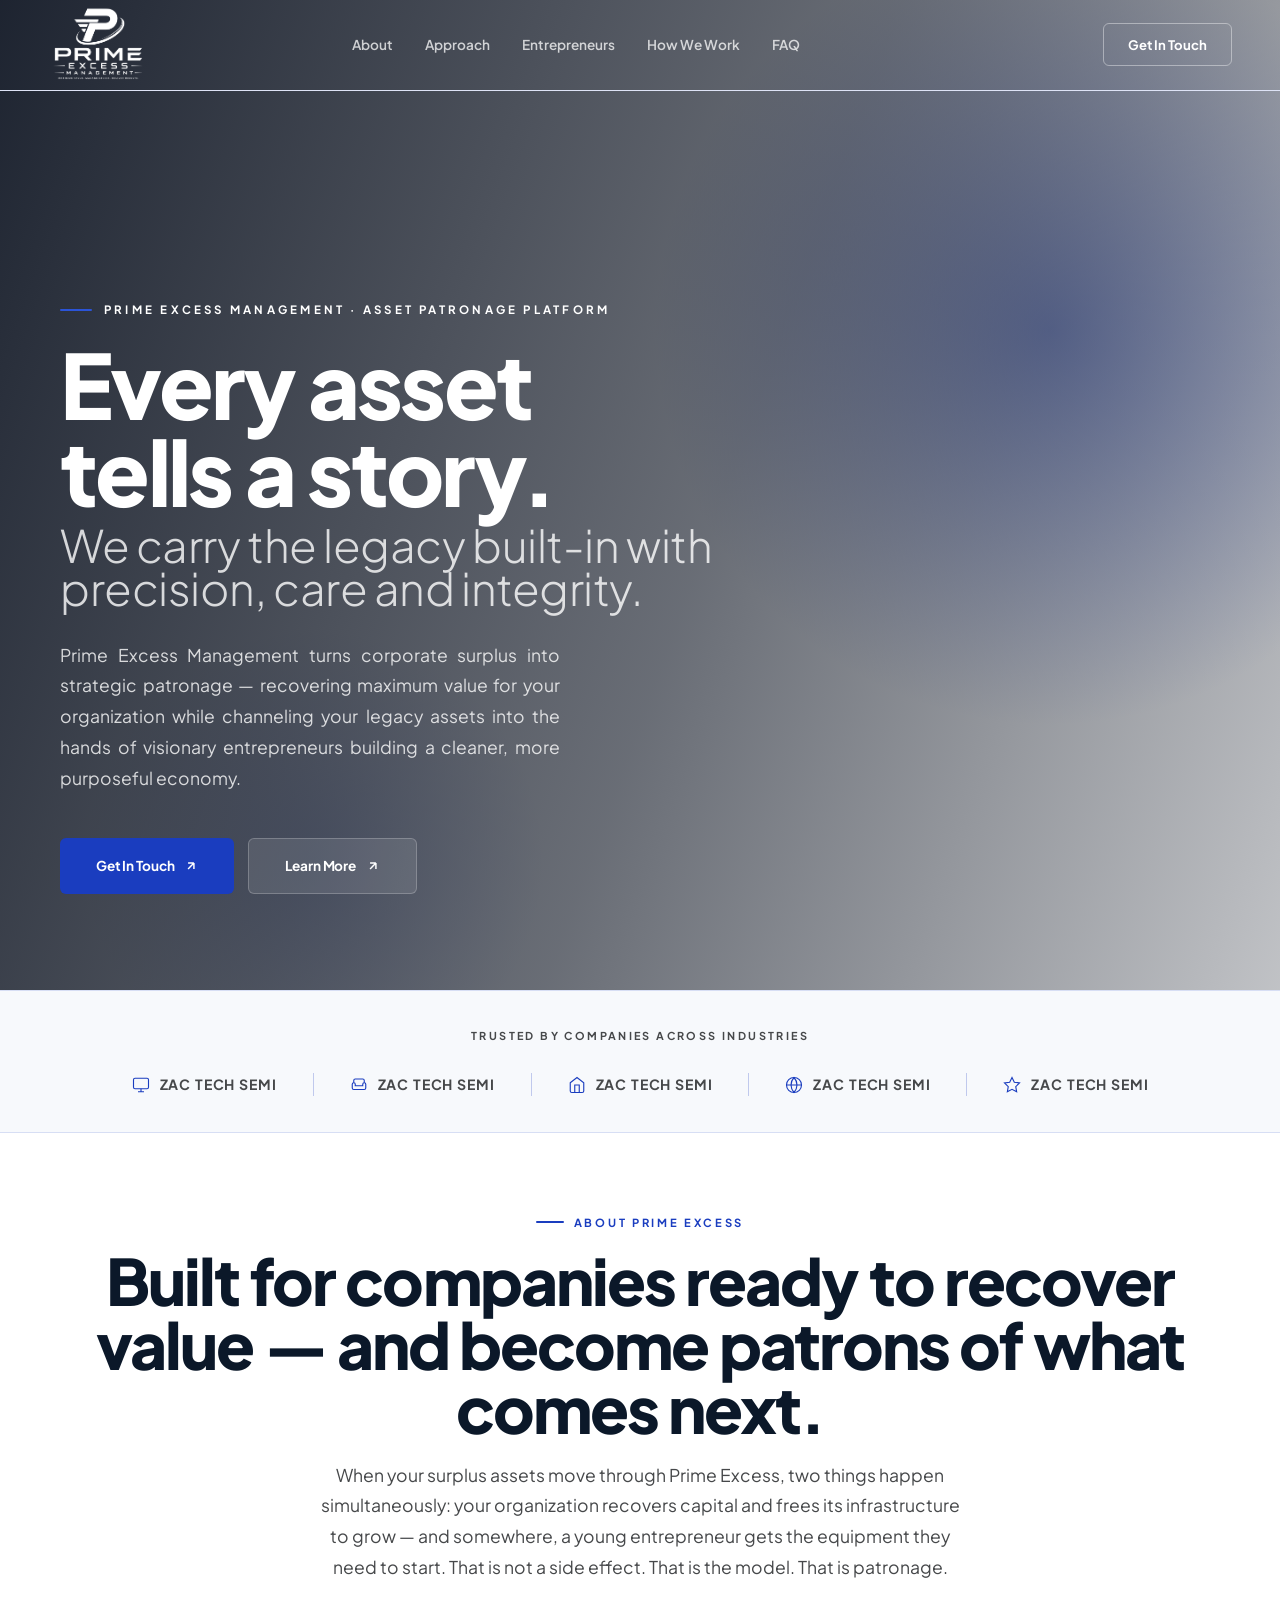
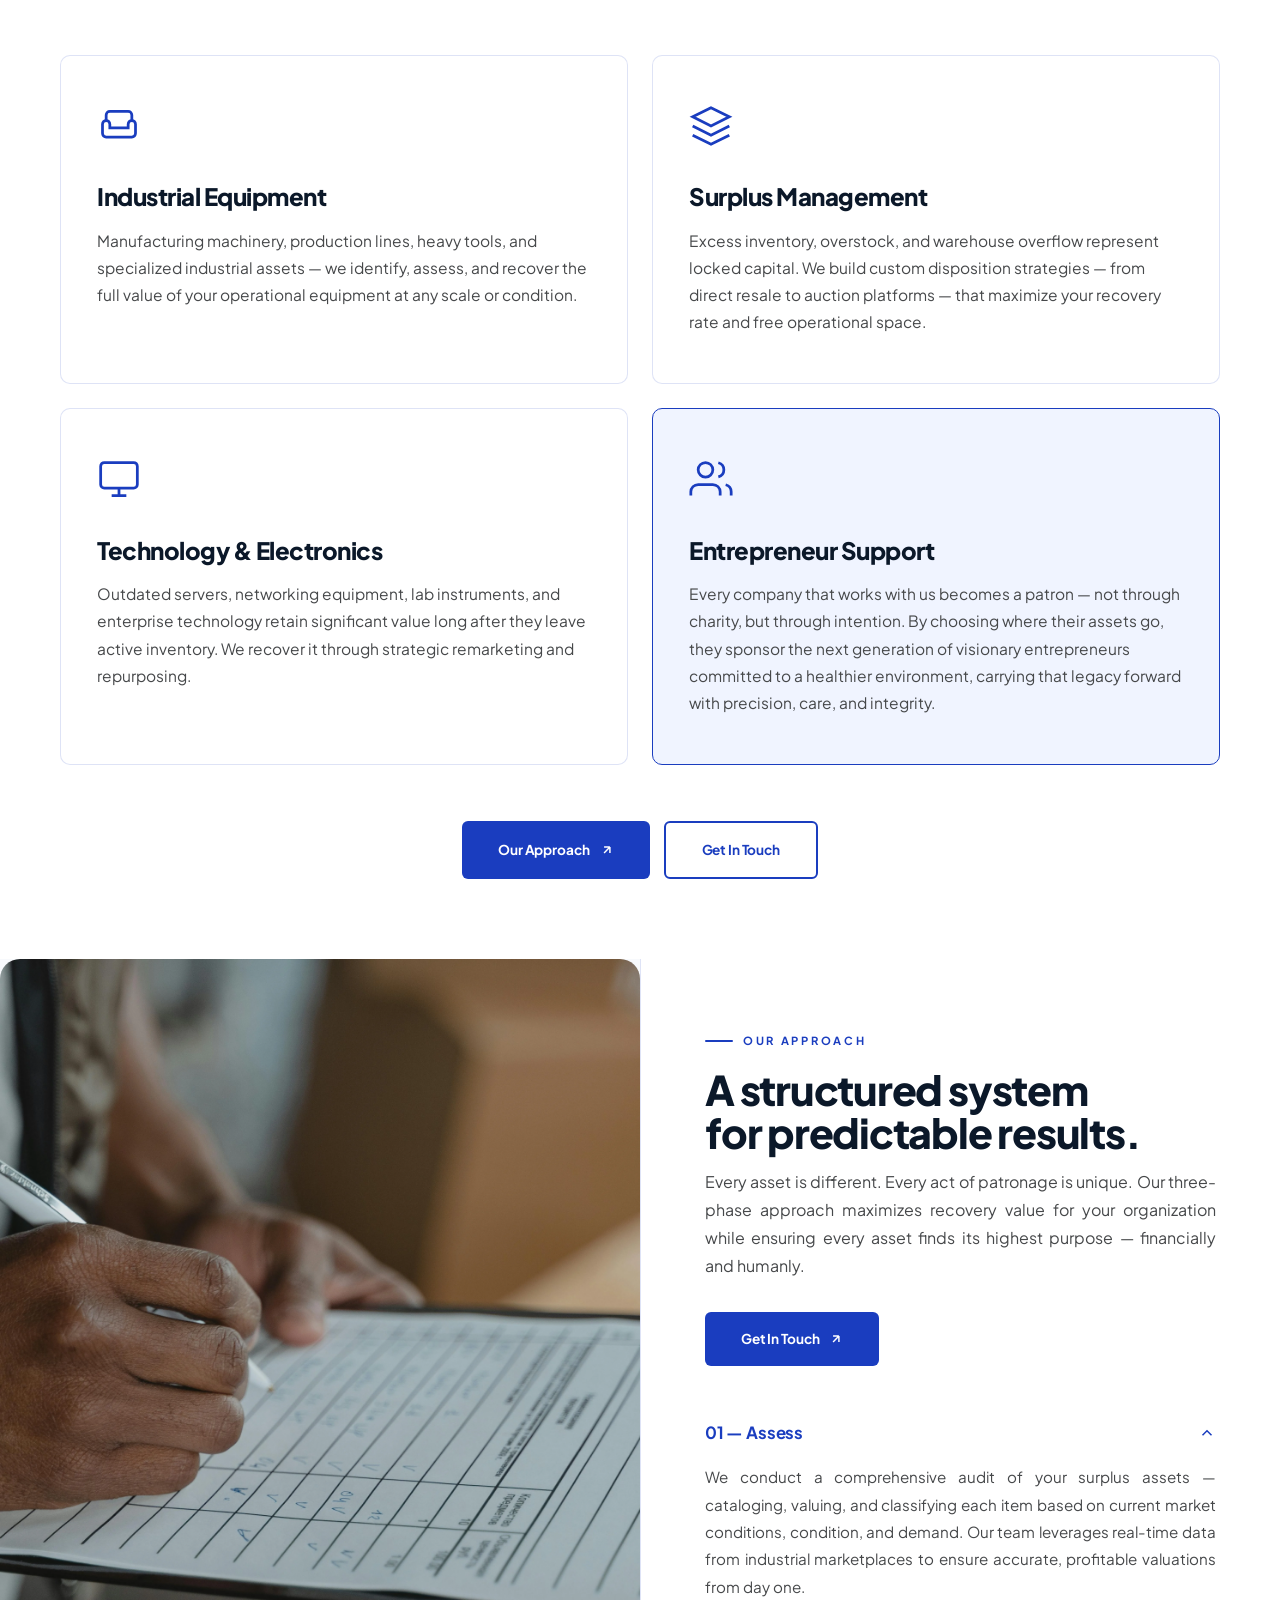
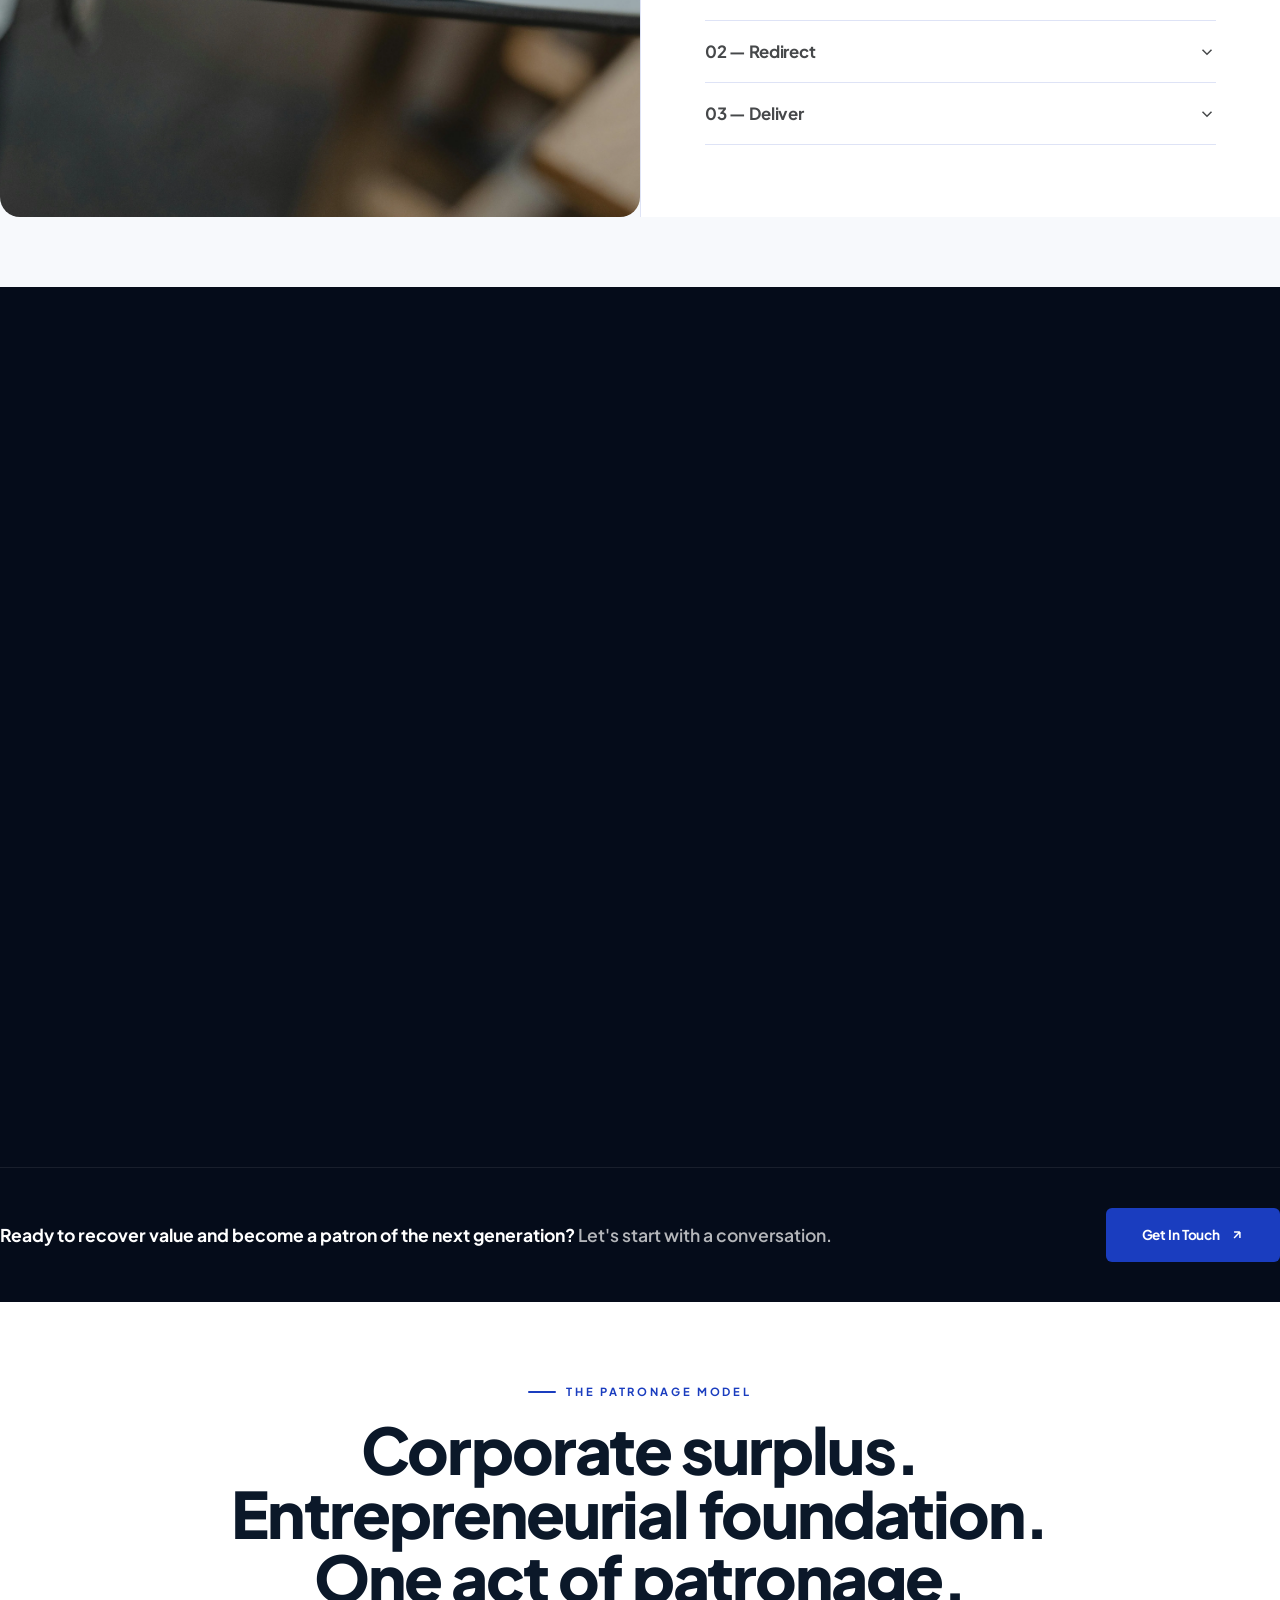
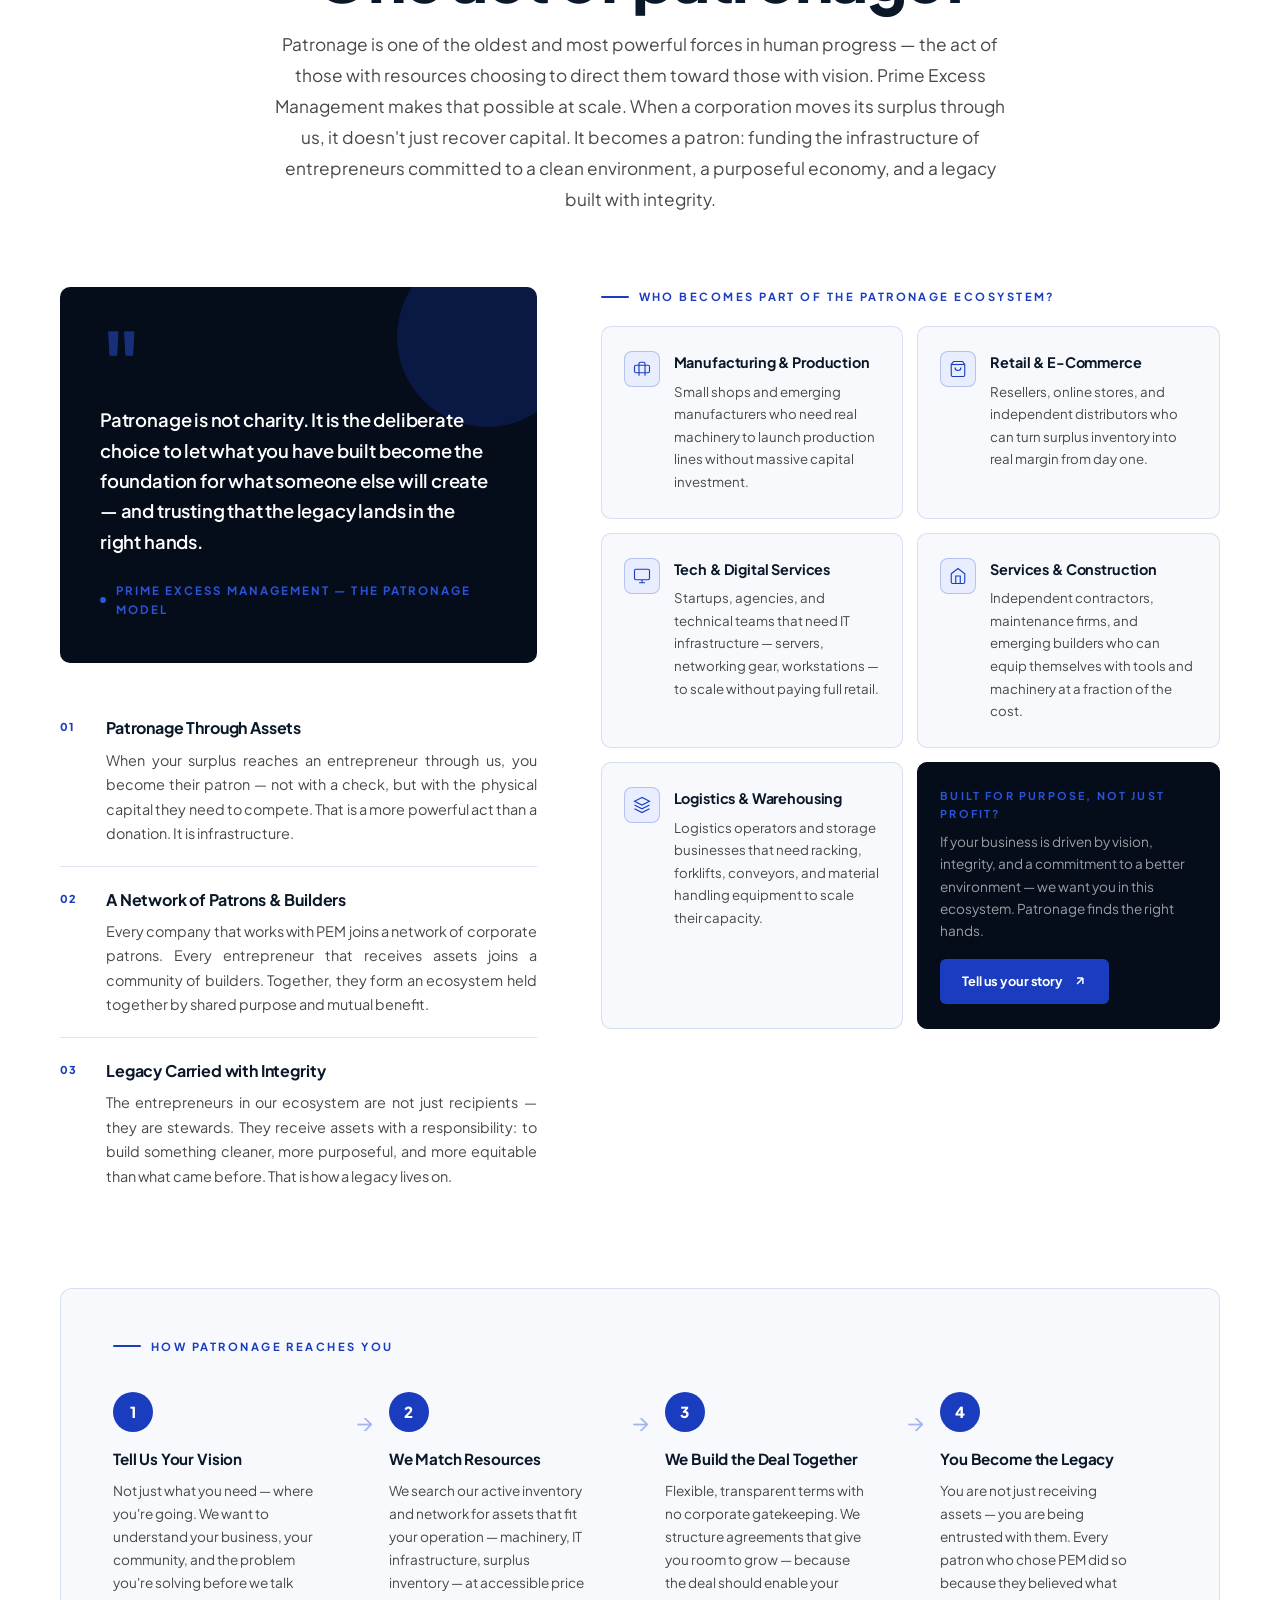
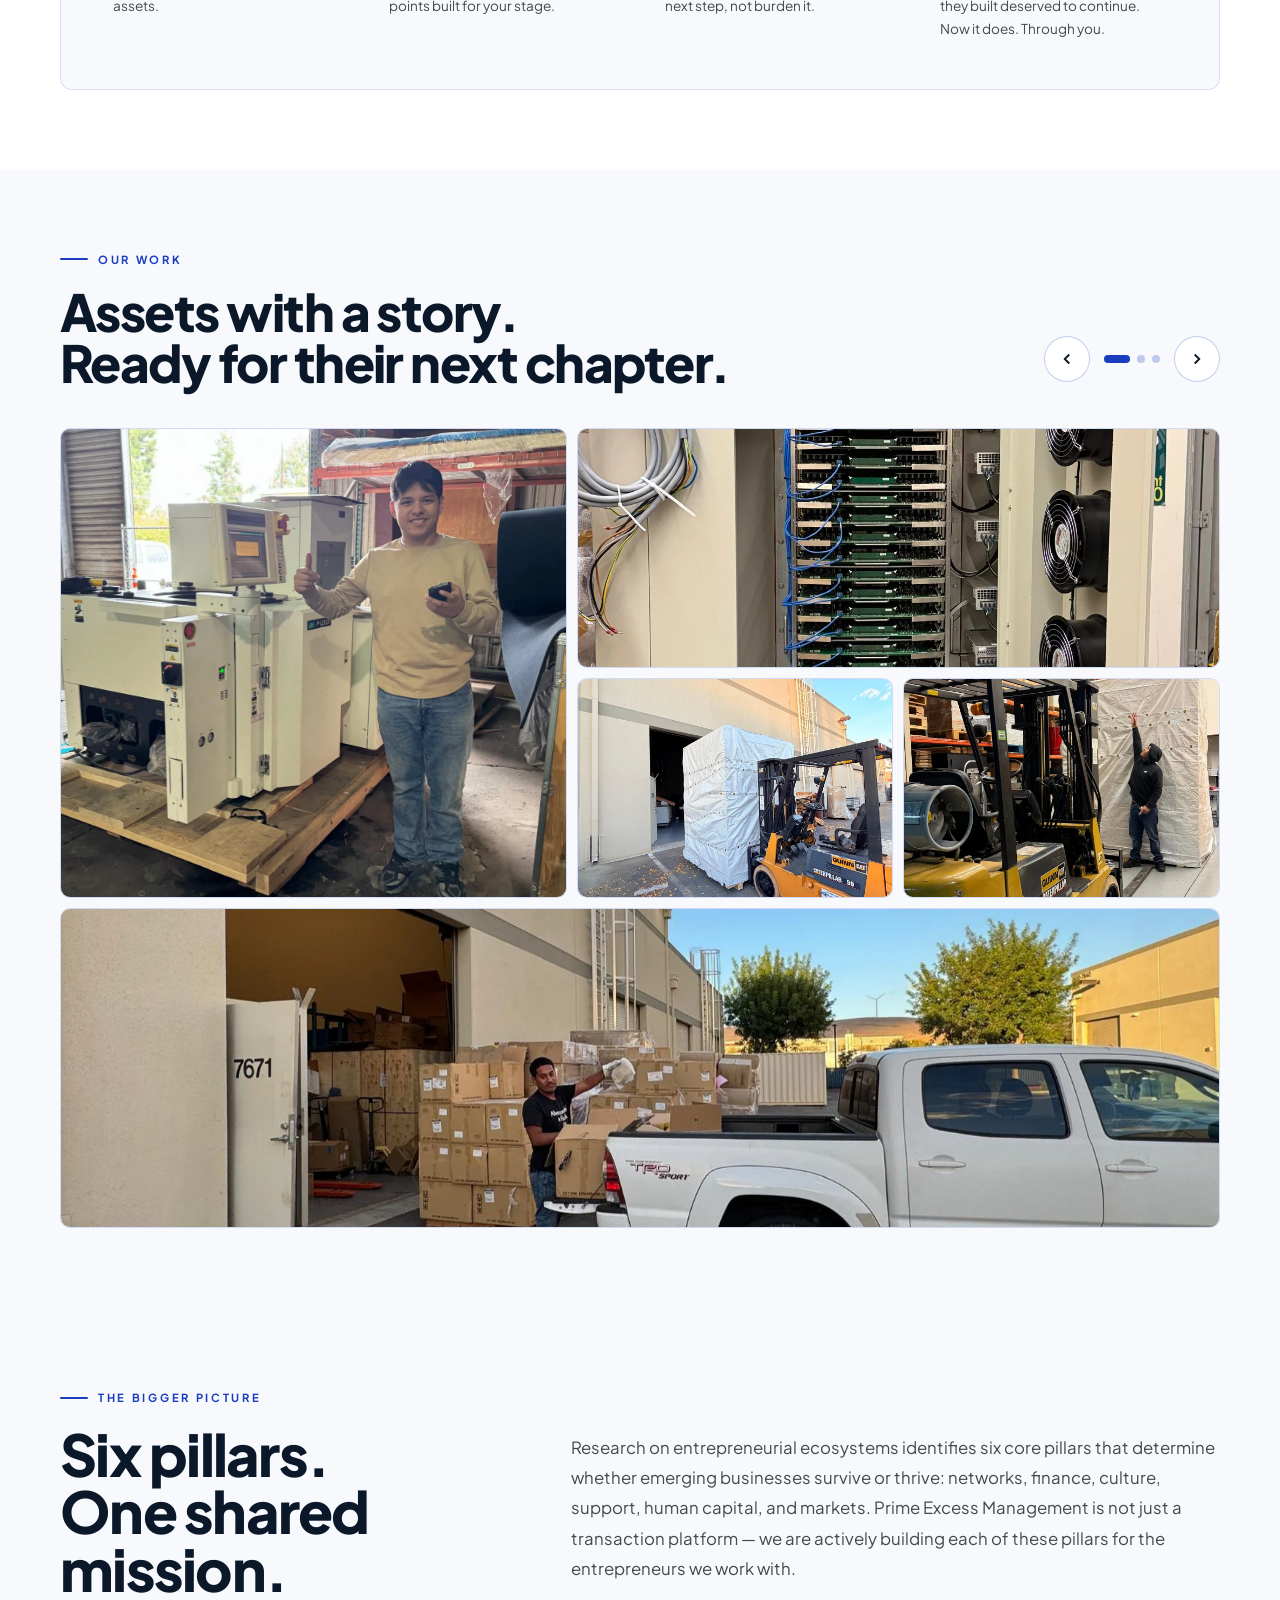
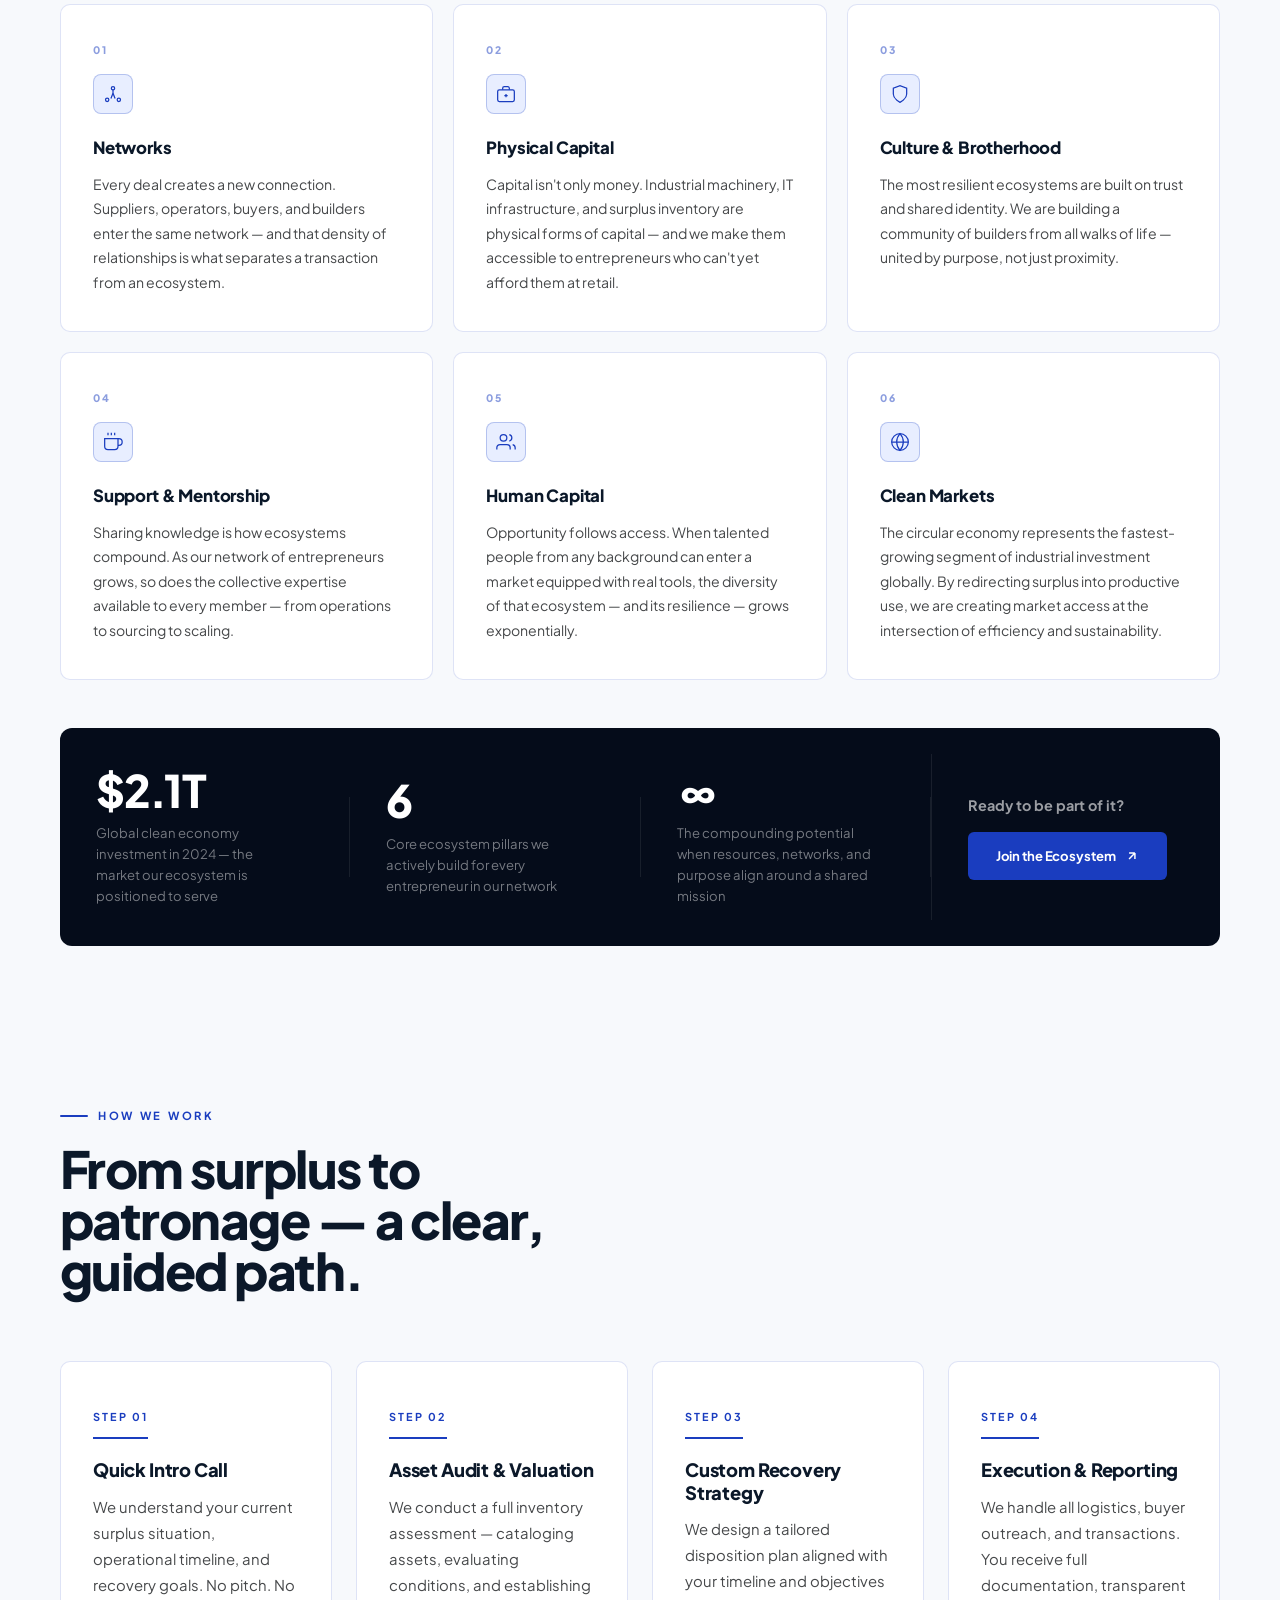
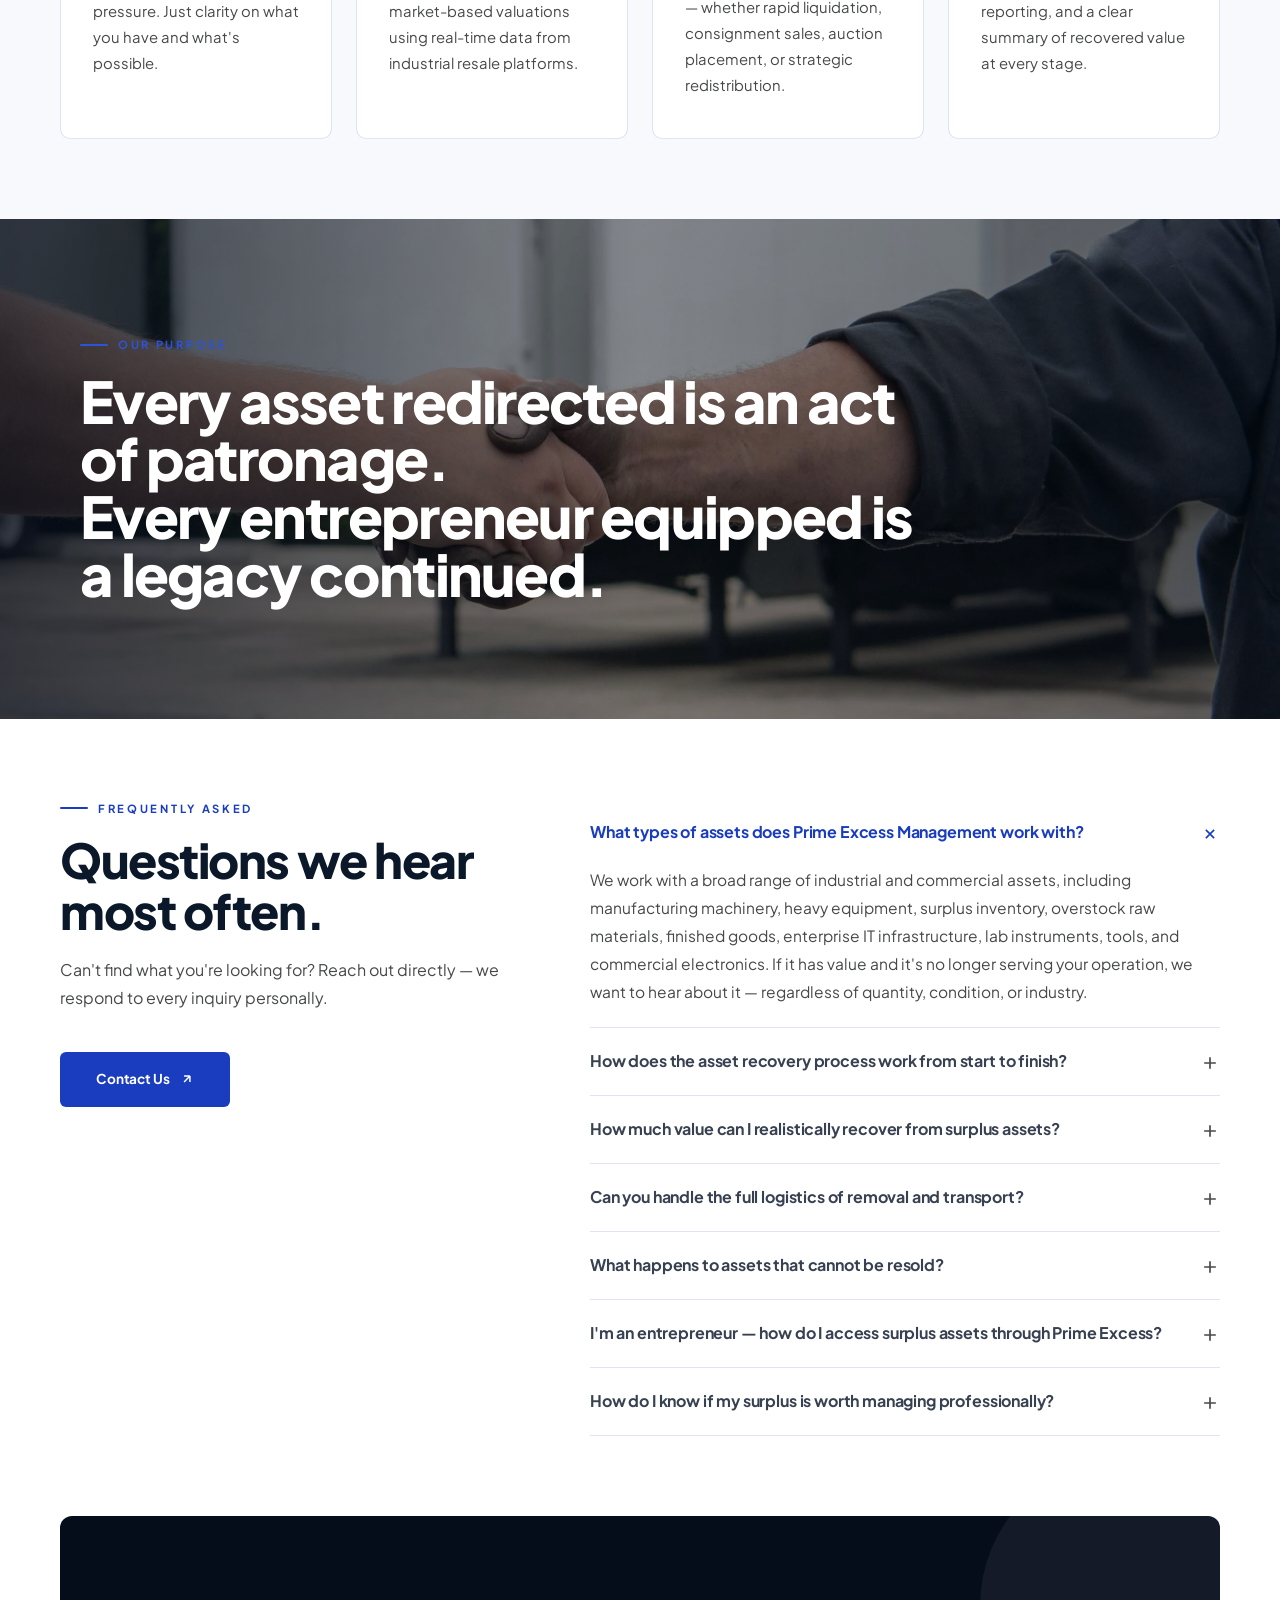
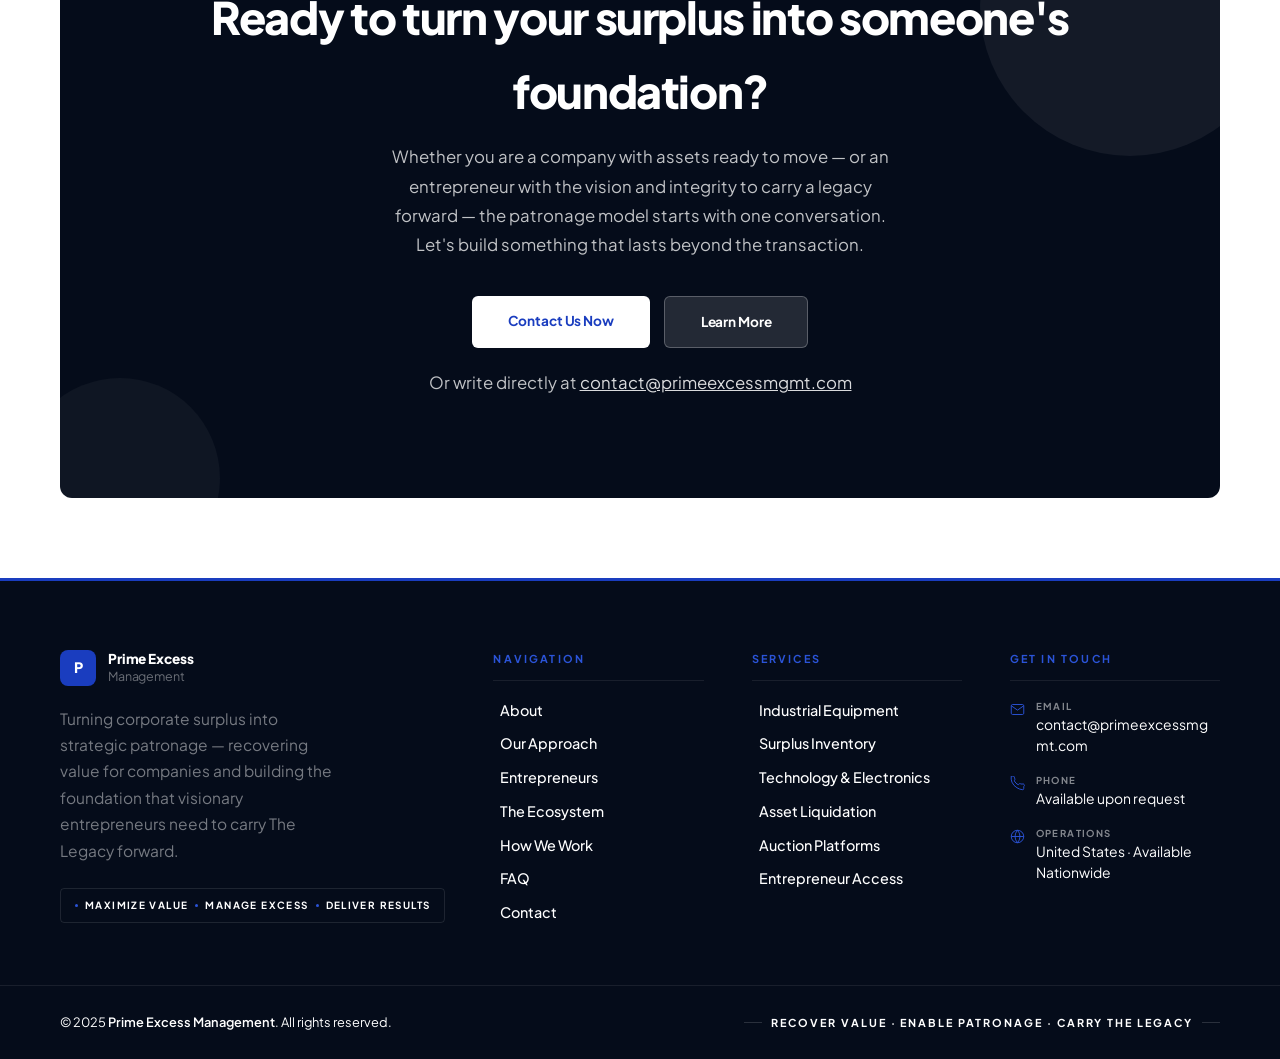
==== index.html @ 0ac2a311 "galeria2" ====
<!DOCTYPE html>
<html lang="en">
<head>
<meta charset="UTF-8"/>
<meta name="viewport" content="width=device-width, initial-scale=1.0"/>
<title>Strategic Asset Partnership — Prime Excess Management</title>
<link rel="preconnect" href="https://fonts.googleapis.com"/>
<link rel="preconnect" href="https://fonts.gstatic.com" crossorigin/>
<link href="https://fonts.googleapis.com/css2?family=Plus+Jakarta+Sans:ital,wght@0,300;0,400;0,500;0,600;0,700;0,800;1,400&display=swap" rel="stylesheet"/>
<link rel="stylesheet" href="/styles.css">
<link rel="icon" href="/favicon.png" type="image/png"/>
</head>
<body>

<!-- ══ NAV ══ -->
<nav id="main-nav">
  <a href="#home" class="nav-logo">
    <img src="/logo-blanco.png" class="logo-white">
    <img src="/logo-transp.png" class="logo-color">
  </a>
  <ul class="nav-links">
    <li><a href="#about">About</a></li>
    <li><a href="#approach">Approach</a></li>
    <li><a href="#entrepreneurs">Entrepreneurs</a></li>
    <li><a href="#steps">How We Work</a></li>
    <li><a href="#faq">FAQ</a></li>
  </ul>
  <a href="#contact" class="nav-cta">Get In Touch</a>
  <button class="nav-burger" id="burger" aria-label="Menu">
    <span></span><span></span><span></span>
  </button>
</nav>

<div class="mobile-drawer" id="mobile-drawer">
  <a href="#about"         class="mob-l">About</a>
  <a href="#approach"      class="mob-l">Approach</a>
  <a href="#entrepreneurs" class="mob-l">Entrepreneurs</a>
  <a href="#steps"         class="mob-l">How We Work</a>
  <a href="#faq"           class="mob-l">FAQ</a>
  <a href="#contact"       class="mob-cta mob-l">Get In Touch →</a>
</div>

<!-- ══ 1. HERO ══ -->
<section class="hero" id="home">
  <div class="hero-grid"></div>
  <div class="hero-glow"></div>
  <div class="hero-glow2"></div>
  <div class="hero-overlay"></div>
  <div class="hero-content">
    <div class="hero-eyebrow">Prime Excess Management · Asset Patronage Platform</div>
    <h1>
      Every asset<br/>tells a story.
      <em>We carry the legacy built-in with precision, care and integrity.</em>
    </h1>
    <p class="hero-sub">Prime Excess Management turns corporate surplus into strategic patronage — recovering maximum value for your organization while channeling your legacy assets into the hands of visionary entrepreneurs building a cleaner, more purposeful economy.</p>
    <!-- FIX 1: hero-btns wrapper was missing -->
    <div class="hero-btns">
      <a href="#contact" class="hbtn hbtn-blue">Get In Touch <svg viewBox="0 0 24 24" fill="none" stroke="currentColor" stroke-width="2.5"><path d="M7 17L17 7M17 7H7M17 7v10"/></svg></a>
      <a href="#about"   class="hbtn hbtn-ghost">Learn More <svg viewBox="0 0 24 24" fill="none" stroke="currentColor" stroke-width="2.5"><path d="M7 17L17 7M17 7H7M17 7v10"/></svg></a>
    </div>
  </div>
</section>

<!-- ══ 2. LOGO STRIP ══ -->
<div class="logo-strip">
  <div class="logo-strip-label">Trusted by companies across industries</div>
  <div class="logo-strip-row">
    <div class="logo-item"><svg viewBox="0 0 24 24" fill="none" stroke="currentColor" stroke-width="1.5"><rect x="2" y="3" width="20" height="14" rx="2"/><path d="M8 21h8M12 17v4"/></svg><span>Zac Tech Semi</span></div>
    <div class="logo-item"><svg viewBox="0 0 24 24" fill="none" stroke="currentColor" stroke-width="1.5"><path d="M19 9V6a2 2 0 00-2-2H7a2 2 0 00-2 2v3"/><path d="M3 11v5a2 2 0 002 2h14a2 2 0 002-2v-5a2 2 0 00-4 0v2H7v-2a2 2 0 00-4 0z"/></svg><span>Zac Tech Semi</span></div>
    <div class="logo-item"><svg viewBox="0 0 24 24" fill="none" stroke="currentColor" stroke-width="1.5"><path d="M3 9l9-7 9 7v11a2 2 0 01-2 2H5a2 2 0 01-2-2z"/><polyline points="9 22 9 12 15 12 15 22"/></svg><span>Zac Tech Semi</span></div>
    <div class="logo-item"><svg viewBox="0 0 24 24" fill="none" stroke="currentColor" stroke-width="1.5"><circle cx="12" cy="12" r="10"/><path d="M2 12h20M12 2a15.3 15.3 0 014 10 15.3 15.3 0 01-4 10 15.3 15.3 0 01-4-10 15.3 15.3 0 014-10z"/></svg><span>Zac Tech Semi</span></div>
    <div class="logo-item"><svg viewBox="0 0 24 24" fill="none" stroke="currentColor" stroke-width="1.5"><polygon points="12 2 15.09 8.26 22 9.27 17 14.14 18.18 21.02 12 17.77 5.82 21.02 7 14.14 2 9.27 8.91 8.26 12 2"/></svg><span>Zac Tech Semi</span></div>
  </div>
</div>

<!-- ══ 3. ABOUT ══ -->
<section class="about-section sp" id="about">
  <div class="container">

    <!-- FIX 2: about-heading only contains the heading text, NOT the grid -->
    <div class="about-heading reveal">
      <div class="section-tag" style="justify-content:center;margin-bottom:16px;">About Prime Excess</div>
      <h2>Built for companies ready to recover value — and become patrons of what comes next.</h2>
      <p>When your surplus assets move through Prime Excess, two things happen simultaneously: your organization recovers capital and frees its infrastructure to grow — and somewhere, a young entrepreneur gets the equipment they need to start. That is not a side effect. That is the model. That is patronage.</p>
    </div>

    <!-- FIX 2: about-grid is now a sibling of about-heading, NOT inside it -->
    <div class="about-grid">
      <div class="about-card reveal">
        <svg class="about-card-icon" viewBox="0 0 24 24" fill="none" stroke="currentColor" stroke-width="1.5"><path d="M19 9V6a2 2 0 00-2-2H7a2 2 0 00-2 2v3"/><path d="M3 11v5a2 2 0 002 2h14a2 2 0 002-2v-5a2 2 0 00-4 0v2H7v-2a2 2 0 00-4 0z"/></svg>
        <h3>Industrial Equipment</h3>
        <p>Manufacturing machinery, production lines, heavy tools, and specialized industrial assets — we identify, assess, and recover the full value of your operational equipment at any scale or condition.</p>
      </div>
      <div class="about-card reveal d1">
        <svg class="about-card-icon" viewBox="0 0 24 24" fill="none" stroke="currentColor" stroke-width="1.5"><path d="M12 2L2 7l10 5 10-5-10-5z"/><path d="M2 17l10 5 10-5"/><path d="M2 12l10 5 10-5"/></svg>
        <h3>Surplus Management</h3>
        <p>Excess inventory, overstock, and warehouse overflow represent locked capital. We build custom disposition strategies — from direct resale to auction platforms — that maximize your recovery rate and free operational space.</p>
      </div>
      <div class="about-card reveal d2">
        <svg class="about-card-icon" viewBox="0 0 24 24" fill="none" stroke="currentColor" stroke-width="1.5"><rect x="2" y="3" width="20" height="14" rx="2"/><path d="M8 21h8M12 17v4"/></svg>
        <h3>Technology & Electronics</h3>
        <p>Outdated servers, networking equipment, lab instruments, and enterprise technology retain significant value long after they leave active inventory. We recover it through strategic remarketing and repurposing.</p>
      </div>
      <div class="about-card reveal d3" style="border-color:var(--blue);background:var(--blue-bg);">
        <svg class="about-card-icon" viewBox="0 0 24 24" fill="none" stroke="currentColor" stroke-width="1.5"><path d="M17 21v-2a4 4 0 00-4-4H5a4 4 0 00-4 4v2"/><circle cx="9" cy="7" r="4"/><path d="M23 21v-2a4 4 0 00-3-3.87M16 3.13a4 4 0 010 7.75"/></svg>
        <h3>Entrepreneur Support</h3>
        <p>Every company that works with us becomes a patron — not through charity, but through intention. By choosing where their assets go, they sponsor the next generation of visionary entrepreneurs committed to a healthier environment, carrying that legacy forward with precision, care, and integrity.</p>
      </div>
    </div>

    <div class="about-btns reveal d3">
      <a href="#approach" class="hbtn hbtn-blue">Our Approach <svg viewBox="0 0 24 24" fill="none" stroke="currentColor" stroke-width="2.5"><path d="M7 17L17 7M17 7H7M17 7v10"/></svg></a>
      <a href="#contact"  class="hbtn hbtn-blue-outline">Get In Touch</a>
    </div>

  </div>
</section>

<!-- ══ 4. APPROACH ══ -->
<section class="approach-section" id="approach">
  <div class="approach-inner">
    <div class="approach-img">
      <div class="approach-img-pattern"></div>
      <div class="approach-img-orb"></div>
    </div>
    <div class="approach-content">
      <div class="section-tag">Our Approach</div>
      <h2 class="approach-h2">A structured system<br/>for predictable results.</h2>
      <p class="approach-sub">Every asset is different. Every act of patronage is unique. Our three-phase approach maximizes recovery value for your organization while ensuring every asset finds its highest purpose — financially and humanly.</p>
      <a href="#contact" class="hbtn hbtn-blue" style="align-self:flex-start;margin-bottom:36px;">Get In Touch <svg viewBox="0 0 24 24" fill="none" stroke="currentColor" stroke-width="2.5"><path d="M7 17L17 7M17 7H7M17 7v10"/></svg></a>
      <div class="accord-item">
        <button class="accord-btn open" onclick="toggleAccord(this)">
          <span class="accord-btn-title">01 — Assess</span>
          <svg class="accord-arrow" viewBox="0 0 24 24" fill="none" stroke="currentColor" stroke-width="2"><path d="M6 9l6 6 6-6"/></svg>
        </button>
        <div class="accord-body" style="max-height:200px;">
          <div class="accord-body-inner">We conduct a comprehensive audit of your surplus assets — cataloging, valuing, and classifying each item based on current market conditions, condition, and demand. Our team leverages real-time data from industrial marketplaces to ensure accurate, profitable valuations from day one.</div>
        </div>
      </div>
      <div class="accord-item">
        <button class="accord-btn" onclick="toggleAccord(this)">
          <span class="accord-btn-title">02 — Redirect</span>
          <svg class="accord-arrow" viewBox="0 0 24 24" fill="none" stroke="currentColor" stroke-width="2"><path d="M6 9l6 6 6-6"/></svg>
        </button>
        <div class="accord-body">
          <div class="accord-body-inner">We identify the highest-value path for each asset category — direct liquidation, auction placement, internal redeployment, or channeling equipment to entrepreneurs and growing businesses. Every decision is driven by maximum return, not convenience.</div>
        </div>
      </div>
      <div class="accord-item">
        <button class="accord-btn" onclick="toggleAccord(this)">
          <span class="accord-btn-title">03 — Deliver</span>
          <svg class="accord-arrow" viewBox="0 0 24 24" fill="none" stroke="currentColor" stroke-width="2"><path d="M6 9l6 6 6-6"/></svg>
        </button>
        <div class="accord-body">
          <div class="accord-body-inner">From logistics coordination and buyer outreach to final settlement, we manage the complete process. You receive full transparency — documented recovery reports, transaction summaries, and clear accounting of every asset. No guesswork. Just results.</div>
        </div>
      </div>
    </div>
  </div>
</section>

<!-- ══ 5. STATS ══ -->
<section class="stats-section" id="stats">
  <div class="stats-headline container reveal">
    <div class="stats-headline-tag">The Impact</div>
    <h2>What changes when your surplus<br/><span>becomes someone else's foundation.</span></h2>
  </div>
  <div class="stats-numbers container reveal d1" style="padding-left:0;padding-right:0;">
    <div class="stat-block">
      <span class="stat-num-label">Recovery Rate</span>
      <span class="stat-num">28–50%</span>
      <p class="stat-desc">Typical asset recovery rate for industrial equipment — rising to 50%+ with strategic preparation, timing, and targeted buyer outreach across specialized marketplaces.</p>
    </div>
    <div class="stat-block">
      <span class="stat-num-label">Annual Holding Cost</span>
      <span class="stat-num">20%</span>
      <p class="stat-desc">Average annual holding cost as a percentage of idle asset value. Costs that disappear the moment surplus is converted into recovered capital and productive space.</p>
    </div>
    <div class="stat-block">
      <span class="stat-num-label">Asset Accountability</span>
      <span class="stat-num">100%</span>
      <p class="stat-desc">Every asset is assessed for its highest-value path. Nothing enters a landfill when it can be repurposed, resold, or redirected toward a business that needs it.</p>
    </div>
  </div>
  <div class="stats-cta-row container reveal d2" style="padding-left:0;padding-right:0;">
    <p class="stats-cta-text"><strong>Ready to recover value and become a patron of the next generation?</strong> Let's start with a conversation.</p>
    <a href="#contact" class="hbtn hbtn-blue">Get In Touch <svg viewBox="0 0 24 24" fill="none" stroke="currentColor" stroke-width="2.5"><path d="M7 17L17 7M17 7H7M17 7v10"/></svg></a>
  </div>
</section>

<!-- ══ 6. ENTREPRENEURS ══ -->
<section class="entrepreneurs-section sp" id="entrepreneurs">
  <div class="container">

    <!-- FIX 3: entr-header only contains heading text, NOT the grid -->
    <div class="entr-header reveal">
      <div class="section-tag" style="justify-content:center;margin-bottom:16px;">The Patronage Model</div>
      <h2>Corporate surplus.<br/>Entrepreneurial foundation.<br/>One act of patronage.</h2>
      <p class="entr-sub">Patronage is one of the oldest and most powerful forces in human progress — the act of those with resources choosing to direct them toward those with vision. Prime Excess Management makes that possible at scale. When a corporation moves its surplus through us, it doesn't just recover capital. It becomes a patron: funding the infrastructure of entrepreneurs committed to a clean environment, a purposeful economy, and a legacy built with integrity.</p>
    </div>

    <!-- FIX 3: entr-grid is now a sibling of entr-header, NOT inside it -->
    <div class="entr-grid">

      <!-- Left column — manifesto + pillars -->
      <div class="entr-manifesto reveal d1">
        <div class="entr-manifesto-inner">
          <div class="entr-quote-mark">"</div>
          <p class="entr-quote-text">Patronage is not charity. It is the deliberate choice to let what you have built become the foundation for what someone else will create — and trusting that the legacy lands in the right hands.</p>
          <!-- FIX 3: entr-quote-author wrapper was missing -->
          <div class="entr-quote-author">
            <div class="entr-author-dot"></div>
            Prime Excess Management — The Patronage Model
          </div>
        </div>

        <div class="entr-pillars">
          <div class="entr-pillar">
            <div class="entr-pillar-num">01</div>
            <div>
              <div class="entr-pillar-title">Patronage Through Assets</div>
              <p class="entr-pillar-desc">When your surplus reaches an entrepreneur through us, you become their patron — not with a check, but with the physical capital they need to compete. That is a more powerful act than a donation. It is infrastructure.</p>
            </div>
          </div>
          <div class="entr-pillar">
            <div class="entr-pillar-num">02</div>
            <div>
              <div class="entr-pillar-title">A Network of Patrons & Builders</div>
              <p class="entr-pillar-desc">Every company that works with PEM joins a network of corporate patrons. Every entrepreneur that receives assets joins a community of builders. Together, they form an ecosystem held together by shared purpose and mutual benefit.</p>
            </div>
          </div>
          <div class="entr-pillar">
            <div class="entr-pillar-num">03</div>
            <div>
              <div class="entr-pillar-title">Legacy Carried with Integrity</div>
              <p class="entr-pillar-desc">The entrepreneurs in our ecosystem are not just recipients — they are stewards. They receive assets with a responsibility: to build something cleaner, more purposeful, and more equitable than what came before. That is how a legacy lives on.</p>
            </div>
          </div>
        </div>
      </div>

      <!-- Right column — niche cards -->
      <div class="entr-cards-col reveal d2">
        <div class="entr-section-label">Who becomes part of the patronage ecosystem?</div>
        <div class="entr-cards">

          <div class="entr-card">
            <div class="entr-card-icon">
              <svg viewBox="0 0 24 24" fill="none" stroke="currentColor" stroke-width="1.5"><path d="M20 7H4a2 2 0 00-2 2v6a2 2 0 002 2h16a2 2 0 002-2V9a2 2 0 00-2-2z"/><path d="M16 21V5a2 2 0 00-2-2h-4a2 2 0 00-2 2v16"/></svg>
            </div>
            <div class="entr-card-body">
              <div class="entr-card-title">Manufacturing & Production</div>
              <p class="entr-card-desc">Small shops and emerging manufacturers who need real machinery to launch production lines without massive capital investment.</p>
            </div>
          </div>

          <div class="entr-card">
            <div class="entr-card-icon">
              <svg viewBox="0 0 24 24" fill="none" stroke="currentColor" stroke-width="1.5"><path d="M6 2L3 6v14a2 2 0 002 2h14a2 2 0 002-2V6l-3-4z"/><line x1="3" y1="6" x2="21" y2="6"/><path d="M16 10a4 4 0 01-8 0"/></svg>
            </div>
            <div class="entr-card-body">
              <div class="entr-card-title">Retail & E-Commerce</div>
              <p class="entr-card-desc">Resellers, online stores, and independent distributors who can turn surplus inventory into real margin from day one.</p>
            </div>
          </div>

          <div class="entr-card">
            <div class="entr-card-icon">
              <svg viewBox="0 0 24 24" fill="none" stroke="currentColor" stroke-width="1.5"><rect x="2" y="3" width="20" height="14" rx="2"/><path d="M8 21h8M12 17v4"/></svg>
            </div>
            <div class="entr-card-body">
              <div class="entr-card-title">Tech & Digital Services</div>
              <p class="entr-card-desc">Startups, agencies, and technical teams that need IT infrastructure — servers, networking gear, workstations — to scale without paying full retail.</p>
            </div>
          </div>

          <div class="entr-card">
            <div class="entr-card-icon">
              <svg viewBox="0 0 24 24" fill="none" stroke="currentColor" stroke-width="1.5"><path d="M3 9l9-7 9 7v11a2 2 0 01-2 2H5a2 2 0 01-2-2z"/><polyline points="9 22 9 12 15 12 15 22"/></svg>
            </div>
            <div class="entr-card-body">
              <div class="entr-card-title">Services & Construction</div>
              <p class="entr-card-desc">Independent contractors, maintenance firms, and emerging builders who can equip themselves with tools and machinery at a fraction of the cost.</p>
            </div>
          </div>

          <div class="entr-card">
            <div class="entr-card-icon">
              <svg viewBox="0 0 24 24" fill="none" stroke="currentColor" stroke-width="1.5"><path d="M12 2L2 7l10 5 10-5-10-5z"/><path d="M2 17l10 5 10-5M2 12l10 5 10-5"/></svg>
            </div>
            <div class="entr-card-body">
              <div class="entr-card-title">Logistics & Warehousing</div>
              <p class="entr-card-desc">Logistics operators and storage businesses that need racking, forklifts, conveyors, and material handling equipment to scale their capacity.</p>
            </div>
          </div>

          <div class="entr-card entr-card-cta">
            <div class="entr-card-cta-inner">
              <div class="entr-card-cta-label">Built for purpose, not just profit?</div>
              <p>If your business is driven by vision, integrity, and a commitment to a better environment — we want you in this ecosystem. Patronage finds the right hands.</p>
              <a href="#contact" class="hbtn hbtn-blue" style="font-size:.8rem;padding:12px 22px;">Tell us your story <svg viewBox="0 0 24 24" fill="none" stroke="currentColor" stroke-width="2.5"><path d="M7 17L17 7M17 7H7M17 7v10"/></svg></a>
            </div>
          </div>

        </div>
      </div>
    </div>

    <!-- Entrepreneur process -->
    <div class="entr-process reveal d3">
      <div class="entr-process-label">How patronage reaches you</div>
      <div class="entr-process-steps">
        <div class="entr-ps">
          <div class="entr-ps-num">1</div>
          <div class="entr-ps-title">Tell Us Your Vision</div>
          <p class="entr-ps-desc">Not just what you need — where you're going. We want to understand your business, your community, and the problem you're solving before we talk assets.</p>
        </div>
        <div class="entr-ps-arrow">→</div>
        <div class="entr-ps">
          <div class="entr-ps-num">2</div>
          <div class="entr-ps-title">We Match Resources</div>
          <p class="entr-ps-desc">We search our active inventory and network for assets that fit your operation — machinery, IT infrastructure, surplus inventory — at accessible price points built for your stage.</p>
        </div>
        <div class="entr-ps-arrow">→</div>
        <div class="entr-ps">
          <div class="entr-ps-num">3</div>
          <div class="entr-ps-title">We Build the Deal Together</div>
          <p class="entr-ps-desc">Flexible, transparent terms with no corporate gatekeeping. We structure agreements that give you room to grow — because the deal should enable your next step, not burden it.</p>
        </div>
        <div class="entr-ps-arrow">→</div>
        <div class="entr-ps">
          <div class="entr-ps-num">4</div>
          <div class="entr-ps-title">You Become the Legacy</div>
          <p class="entr-ps-desc">You are not just receiving assets — you are being entrusted with them. Every patron who chose PEM did so because they believed what they built deserved to continue. Now it does. Through you.</p>
        </div>
      </div>
    </div>

  </div>
</section>

<!-- ══ GALLERY ══ -->
<section class="gallery-section sp" id="gallery">
  <div class="container">
 
    <div class="gallery-header reveal">
      <div class="section-tag">Our Work</div>
      <div class="gallery-header-row">
        <h2>Assets with a story.<br/>Ready for their next chapter.</h2>
        <div class="gallery-controls">
          <button class="gnav-btn" id="galleryPrev" aria-label="Previous">
            <svg viewBox="0 0 24 24" fill="none" stroke="currentColor" stroke-width="2.5"><path d="M15 18l-6-6 6-6"/></svg>
          </button>
          <div class="gallery-dots" id="galleryDots">
            <button class="gdot active" data-slide="0"></button>
            <button class="gdot" data-slide="1"></button>
            <button class="gdot" data-slide="2"></button>
          </div>
          <button class="gnav-btn" id="galleryNext" aria-label="Next">
            <svg viewBox="0 0 24 24" fill="none" stroke="currentColor" stroke-width="2.5"><path d="M9 18l6-6-6-6"/></svg>
          </button>
        </div>
      </div>
    </div>
 
    <div class="gallery-slider-wrap">
      <div class="gallery-slider" id="gallerySlider">
 
        <!-- ─── SLIDE 1 ─── -->
        <div class="gallery-slide active" data-index="0">
          <div class="gallery-grid">
            <div class="gallery-item gi-1" data-src="/assets/g13.webp" onclick="openGalleryModal(this)">
              <div class="gi-bg" style="background-image:url('/assets/g13.webp')"></div>
              <div class="gi-overlay">
                <svg class="gi-icon" viewBox="0 0 24 24" fill="none" stroke="currentColor" stroke-width="2"><path d="M15 3h6v6M9 21H3v-6M21 3l-7 7M3 21l7-7"/></svg>
              </div>
            </div>
            <div class="gallery-item gi-2" data-src="/assets/g5.webp" onclick="openGalleryModal(this)">
              <div class="gi-bg" style="background-image:url('/assets/g5.webp')"></div>
              <div class="gi-overlay">
                <svg class="gi-icon" viewBox="0 0 24 24" fill="none" stroke="currentColor" stroke-width="2"><path d="M15 3h6v6M9 21H3v-6M21 3l-7 7M3 21l7-7"/></svg>
              </div>
            </div>
            <div class="gallery-item gi-3" data-src="/assets/g2.webp" onclick="openGalleryModal(this)">
              <div class="gi-bg" style="background-image:url('/assets/g2.webp')"></div>
              <div class="gi-overlay">
                <svg class="gi-icon" viewBox="0 0 24 24" fill="none" stroke="currentColor" stroke-width="2"><path d="M15 3h6v6M9 21H3v-6M21 3l-7 7M3 21l7-7"/></svg>
              </div>
            </div>
            <div class="gallery-item gi-4" data-src="/assets/g4.webp" onclick="openGalleryModal(this)">
              <div class="gi-bg" style="background-image:url('/assets/g4.webp')"></div>
              <div class="gi-overlay">
                <svg class="gi-icon" viewBox="0 0 24 24" fill="none" stroke="currentColor" stroke-width="2"><path d="M15 3h6v6M9 21H3v-6M21 3l-7 7M3 21l7-7"/></svg>
              </div>
            </div>
            <div class="gallery-item gi-5" data-src="/assets/g7.webp" onclick="openGalleryModal(this)">
              <div class="gi-bg" style="background-image:url('/assets/g7.webp')"></div>
              <div class="gi-overlay">
                <svg class="gi-icon" viewBox="0 0 24 24" fill="none" stroke="currentColor" stroke-width="2"><path d="M15 3h6v6M9 21H3v-6M21 3l-7 7M3 21l7-7"/></svg>
              </div>
            </div>
          </div>
        </div>
 
        <!-- ─── SLIDE 2 ─── -->
        <div class="gallery-slide" data-index="1">
          <div class="gallery-grid">
            <div class="gallery-item gi-1" data-src="/assets/g14.webp" onclick="openGalleryModal(this)">
              <div class="gi-bg" style="background-image:url('/assets/g14.webp')"></div>
              <div class="gi-overlay"><svg class="gi-icon" viewBox="0 0 24 24" fill="none" stroke="currentColor" stroke-width="2"><path d="M15 3h6v6M9 21H3v-6M21 3l-7 7M3 21l7-7"/></svg></div>
            </div>
            <div class="gallery-item gi-2" data-src="/assets/g3.webp" onclick="openGalleryModal(this)">
              <div class="gi-bg" style="background-image:url('/assets/g3.webp')"></div>
              <div class="gi-overlay"><svg class="gi-icon" viewBox="0 0 24 24" fill="none" stroke="currentColor" stroke-width="2"><path d="M15 3h6v6M9 21H3v-6M21 3l-7 7M3 21l7-7"/></svg></div>
            </div>
            <div class="gallery-item gi-3" data-src="/assets/g8.webp" onclick="openGalleryModal(this)">
              <div class="gi-bg" style="background-image:url('/assets/g8.webp')"></div>
              <div class="gi-overlay"><svg class="gi-icon" viewBox="0 0 24 24" fill="none" stroke="currentColor" stroke-width="2"><path d="M15 3h6v6M9 21H3v-6M21 3l-7 7M3 21l7-7"/></svg></div>
            </div>
            <div class="gallery-item gi-4" data-src="/assets/g9.webp" onclick="openGalleryModal(this)">
              <div class="gi-bg" style="background-image:url('/assets/g9.webp')"></div>
              <div class="gi-overlay"><svg class="gi-icon" viewBox="0 0 24 24" fill="none" stroke="currentColor" stroke-width="2"><path d="M15 3h6v6M9 21H3v-6M21 3l-7 7M3 21l7-7"/></svg></div>
            </div>
            <div class="gallery-item gi-5" data-src="/assets/g6.webp" onclick="openGalleryModal(this)">
              <div class="gi-bg" style="background-image:url('/assets/g6.webp')"></div>
              <div class="gi-overlay"><svg class="gi-icon" viewBox="0 0 24 24" fill="none" stroke="currentColor" stroke-width="2"><path d="M15 3h6v6M9 21H3v-6M21 3l-7 7M3 21l7-7"/></svg></div>
            </div>
          </div>
        </div>
 
        <!-- ─── SLIDE 3 ─── -->
        <div class="gallery-slide" data-index="2">
          <div class="gallery-grid">
            <div class="gallery-item gi-1" data-src="/assets/g11.webp" onclick="openGalleryModal(this)">
              <div class="gi-bg" style="background-image:url('/assets/g11.webp')"></div>
              <div class="gi-overlay"><svg class="gi-icon" viewBox="0 0 24 24" fill="none" stroke="currentColor" stroke-width="2"><path d="M15 3h6v6M9 21H3v-6M21 3l-7 7M3 21l7-7"/></svg></div>
            </div>
            <div class="gallery-item gi-2" data-src="/assets/g12.webp" onclick="openGalleryModal(this)">
              <div class="gi-bg" style="background-image:url('/assets/g12.webp')"></div>
              <div class="gi-overlay"><svg class="gi-icon" viewBox="0 0 24 24" fill="none" stroke="currentColor" stroke-width="2"><path d="M15 3h6v6M9 21H3v-6M21 3l-7 7M3 21l7-7"/></svg></div>
            </div>
            <div class="gallery-item gi-3" data-src="/assets/g1.webp" onclick="openGalleryModal(this)">
              <div class="gi-bg" style="background-image:url('/assets/g1.webp')"></div>
              <div class="gi-overlay"><svg class="gi-icon" viewBox="0 0 24 24" fill="none" stroke="currentColor" stroke-width="2"><path d="M15 3h6v6M9 21H3v-6M21 3l-7 7M3 21l7-7"/></svg></div>
            </div>
            <div class="gallery-item gi-4" data-src="/assets/g10.webp" onclick="openGalleryModal(this)">
              <div class="gi-bg" style="background-image:url('/assets/g10.webp')"></div>
              <div class="gi-overlay"><svg class="gi-icon" viewBox="0 0 24 24" fill="none" stroke="currentColor" stroke-width="2"><path d="M15 3h6v6M9 21H3v-6M21 3l-7 7M3 21l7-7"/></svg></div>
            </div>
            <div class="gallery-item gi-5" data-src="/assets/g15.webp" onclick="openGalleryModal(this)">
              <div class="gi-bg" style="background-image:url('/assets/g15.webp')"></div>
              <div class="gi-overlay"><svg class="gi-icon" viewBox="0 0 24 24" fill="none" stroke="currentColor" stroke-width="2"><path d="M15 3h6v6M9 21H3v-6M21 3l-7 7M3 21l7-7"/></svg></div>
            </div>
          </div>
        </div>
 
      </div>
    </div>
 
  </div>
</section>
 
<!-- ══ GALLERY MODAL ══ -->
<div class="gallery-modal" id="galleryModal">
  <div class="gmodal-backdrop" id="gmodalBackdrop"></div>
  <button class="gmodal-close" id="galleryModalClose">
    <svg viewBox="0 0 24 24" fill="none" stroke="currentColor" stroke-width="2.5"><path d="M18 6L6 18M6 6l12 12"/></svg>
  </button>
  <div class="gmodal-content">
    <img class="gmodal-img" id="galleryModalImg" src="" alt="Gallery image">
  </div>
</div>

<!-- ══ 7. ECOSYSTEM ══ -->
<section class="ecosystem-section sp" id="ecosystem">
  <div class="container">

    <div class="eco-top reveal">
      <div class="section-tag">The Bigger Picture</div>
      <div class="eco-top-grid">
        <h2>Six pillars.<br/>One shared mission.</h2>
        <p class="eco-top-desc">Research on entrepreneurial ecosystems identifies six core pillars that determine whether emerging businesses survive or thrive: networks, finance, culture, support, human capital, and markets. Prime Excess Management is not just a transaction platform — we are actively building each of these pillars for the entrepreneurs we work with.</p>
      </div>
    </div>

    <div class="eco-pillars-grid">
      <div class="eco-pillar-card reveal">
        <div class="eco-pillar-number">01</div>
        <div class="eco-pillar-icon">
          <svg viewBox="0 0 24 24" fill="none" stroke="currentColor" stroke-width="1.5"><circle cx="12" cy="5" r="2"/><circle cx="5" cy="19" r="2"/><circle cx="19" cy="19" r="2"/><path d="M12 7v4M9.5 17.5L12 11M14.5 17.5L12 11"/></svg>
        </div>
        <div class="eco-pillar-name">Networks</div>
        <p class="eco-pillar-text">Every deal creates a new connection. Suppliers, operators, buyers, and builders enter the same network — and that density of relationships is what separates a transaction from an ecosystem.</p>
      </div>
      <div class="eco-pillar-card reveal d1">
        <div class="eco-pillar-number">02</div>
        <div class="eco-pillar-icon">
          <svg viewBox="0 0 24 24" fill="none" stroke="currentColor" stroke-width="1.5"><rect x="2" y="7" width="20" height="14" rx="2"/><path d="M16 7V5a2 2 0 00-2-2h-4a2 2 0 00-2 2v2"/><line x1="12" y1="12" x2="12" y2="16"/><line x1="10" y1="14" x2="14" y2="14"/></svg>
        </div>
        <div class="eco-pillar-name">Physical Capital</div>
        <p class="eco-pillar-text">Capital isn't only money. Industrial machinery, IT infrastructure, and surplus inventory are physical forms of capital — and we make them accessible to entrepreneurs who can't yet afford them at retail.</p>
      </div>
      <div class="eco-pillar-card reveal d2">
        <div class="eco-pillar-number">03</div>
        <div class="eco-pillar-icon">
          <svg viewBox="0 0 24 24" fill="none" stroke="currentColor" stroke-width="1.5"><path d="M12 22s8-4 8-10V5l-8-3-8 3v7c0 6 8 10 8 10z"/></svg>
        </div>
        <div class="eco-pillar-name">Culture & Brotherhood</div>
        <p class="eco-pillar-text">The most resilient ecosystems are built on trust and shared identity. We are building a community of builders from all walks of life — united by purpose, not just proximity.</p>
      </div>
      <div class="eco-pillar-card reveal d3">
        <div class="eco-pillar-number">04</div>
        <div class="eco-pillar-icon">
          <svg viewBox="0 0 24 24" fill="none" stroke="currentColor" stroke-width="1.5"><path d="M18 8h1a4 4 0 010 8h-1"/><path d="M2 8h16v9a4 4 0 01-4 4H6a4 4 0 01-4-4V8z"/><line x1="6" y1="1" x2="6" y2="4"/><line x1="10" y1="1" x2="10" y2="4"/><line x1="14" y1="1" x2="14" y2="4"/></svg>
        </div>
        <div class="eco-pillar-name">Support & Mentorship</div>
        <p class="eco-pillar-text">Sharing knowledge is how ecosystems compound. As our network of entrepreneurs grows, so does the collective expertise available to every member — from operations to sourcing to scaling.</p>
      </div>
      <div class="eco-pillar-card reveal d1">
        <div class="eco-pillar-number">05</div>
        <div class="eco-pillar-icon">
          <svg viewBox="0 0 24 24" fill="none" stroke="currentColor" stroke-width="1.5"><path d="M17 21v-2a4 4 0 00-4-4H5a4 4 0 00-4 4v2"/><circle cx="9" cy="7" r="4"/><path d="M23 21v-2a4 4 0 00-3-3.87M16 3.13a4 4 0 010 7.75"/></svg>
        </div>
        <div class="eco-pillar-name">Human Capital</div>
        <p class="eco-pillar-text">Opportunity follows access. When talented people from any background can enter a market equipped with real tools, the diversity of that ecosystem — and its resilience — grows exponentially.</p>
      </div>
      <div class="eco-pillar-card reveal d2">
        <div class="eco-pillar-number">06</div>
        <div class="eco-pillar-icon">
          <svg viewBox="0 0 24 24" fill="none" stroke="currentColor" stroke-width="1.5"><path d="M12 22c5.523 0 10-4.477 10-10S17.523 2 12 2 2 6.477 2 12s4.477 10 10 10z"/><path d="M2 12h20M12 2a15.3 15.3 0 014 10 15.3 15.3 0 01-4 10 15.3 15.3 0 01-4-10 15.3 15.3 0 014-10z"/></svg>
        </div>
        <div class="eco-pillar-name">Clean Markets</div>
        <p class="eco-pillar-text">The circular economy represents the fastest-growing segment of industrial investment globally. By redirecting surplus into productive use, we are creating market access at the intersection of efficiency and sustainability.</p>
      </div>
    </div>

    <div class="eco-impact-bar reveal d3">
      <div class="eco-impact-item">
        <div class="eco-impact-num">$2.1T</div>
        <div class="eco-impact-label">Global clean economy investment in 2024 — the market our ecosystem is positioned to serve</div>
      </div>
      <div class="eco-impact-divider"></div>
      <div class="eco-impact-item">
        <div class="eco-impact-num">6</div>
        <div class="eco-impact-label">Core ecosystem pillars we actively build for every entrepreneur in our network</div>
      </div>
      <div class="eco-impact-divider"></div>
      <div class="eco-impact-item">
        <div class="eco-impact-num">∞</div>
        <div class="eco-impact-label">The compounding potential when resources, networks, and purpose align around a shared mission</div>
      </div>
      <div class="eco-impact-divider"></div>
      <div class="eco-impact-item eco-impact-cta-item">
        <p class="eco-impact-cta-text">Ready to be part of it?</p>
        <a href="#contact" class="hbtn hbtn-blue" style="font-size:.82rem;padding:13px 28px;">Join the Ecosystem <svg viewBox="0 0 24 24" fill="none" stroke="currentColor" stroke-width="2.5"><path d="M7 17L17 7M17 7H7M17 7v10"/></svg></a>
      </div>
    </div>

  </div>
</section>

<!-- ══ 8. HOW WE WORK ══ -->
<section class="steps-section sp" id="steps">
  <div class="container">
    <div class="steps-header reveal">
      <div class="section-tag">How We Work</div>
      <h2>From surplus to patronage — a clear, guided path.</h2>
    </div>
    <div class="steps-row">
      <div class="step-card reveal">
        <div class="step-label">Step 01</div>
        <div class="step-title">Quick Intro Call</div>
        <p class="step-desc">We understand your current surplus situation, operational timeline, and recovery goals. No pitch. No pressure. Just clarity on what you have and what's possible.</p>
      </div>
      <div class="step-card reveal d1">
        <div class="step-label">Step 02</div>
        <div class="step-title">Asset Audit & Valuation</div>
        <p class="step-desc">We conduct a full inventory assessment — cataloging assets, evaluating conditions, and establishing market-based valuations using real-time data from industrial resale platforms.</p>
      </div>
      <div class="step-card reveal d2">
        <div class="step-label">Step 03</div>
        <div class="step-title">Custom Recovery Strategy</div>
        <p class="step-desc">We design a tailored disposition plan aligned with your timeline and objectives — whether rapid liquidation, consignment sales, auction placement, or strategic redistribution.</p>
      </div>
      <div class="step-card reveal d3">
        <div class="step-label">Step 04</div>
        <div class="step-title">Execution & Reporting</div>
        <p class="step-desc">We handle all logistics, buyer outreach, and transactions. You receive full documentation, transparent reporting, and a clear summary of recovered value at every stage.</p>
      </div>
    </div>
  </div>
</section>

<!-- ══ 9. BANNER ══ -->
<div class="banner-section">
  <div class="banner-bg"></div>
  <div class="banner-overlay"></div>
  <div class="banner-content">
    <div class="banner-tag">Our Purpose</div>
    <h2>Every asset redirected is an act of patronage.<br/>Every entrepreneur equipped is a legacy continued.</h2>
  </div>
</div>

<!-- ══ 10. FAQ + CTA ══ -->
<section class="faq-section sp" id="faq">
  <div class="container">
    <div class="faq-inner">
      <div>
        <div class="section-tag reveal">Frequently Asked</div>
        <h2 class="reveal d1">Questions we hear most often.</h2>
        <p class="reveal d2">Can't find what you're looking for? Reach out directly — we respond to every inquiry personally.</p>
        <a href="mailto:contact@primeexcessmgmt.com" class="hbtn hbtn-blue reveal d3" style="display:inline-flex;margin-top:8px;">Contact Us <svg viewBox="0 0 24 24" fill="none" stroke="currentColor" stroke-width="2.5"><path d="M7 17L17 7M17 7H7M17 7v10"/></svg></a>
      </div>
      <div class="faq-right">
        <div class="faq-item">
          <button class="faq-btn open" onclick="toggleFaq(this)">
            <span class="faq-q">What types of assets does Prime Excess Management work with?</span>
            <svg class="faq-ico" viewBox="0 0 24 24" fill="none" stroke="currentColor" stroke-width="2"><path d="M12 5v14M5 12h14"/></svg>
          </button>
          <div class="faq-body" style="max-height:300px;">
            <div class="faq-body-inner">We work with a broad range of industrial and commercial assets, including manufacturing machinery, heavy equipment, surplus inventory, overstock raw materials, finished goods, enterprise IT infrastructure, lab instruments, tools, and commercial electronics. If it has value and it's no longer serving your operation, we want to hear about it — regardless of quantity, condition, or industry.</div>
          </div>
        </div>
        <div class="faq-item">
          <button class="faq-btn" onclick="toggleFaq(this)">
            <span class="faq-q">How does the asset recovery process work from start to finish?</span>
            <svg class="faq-ico" viewBox="0 0 24 24" fill="none" stroke="currentColor" stroke-width="2"><path d="M12 5v14M5 12h14"/></svg>
          </button>
          <div class="faq-body">
            <div class="faq-body-inner">It starts with a brief discovery call to understand your situation, timeline, and goals. We then conduct a thorough asset audit and valuation using current market data. From there, we design a custom recovery strategy and handle all execution — buyer outreach, logistics, transactions, and reporting. You stay informed at every stage without managing any of the moving parts yourself.</div>
          </div>
        </div>
        <div class="faq-item">
          <button class="faq-btn" onclick="toggleFaq(this)">
            <span class="faq-q">How much value can I realistically recover from surplus assets?</span>
            <svg class="faq-ico" viewBox="0 0 24 24" fill="none" stroke="currentColor" stroke-width="2"><path d="M12 5v14M5 12h14"/></svg>
          </button>
          <div class="faq-body">
            <div class="faq-body-inner">Recovery rates vary by asset type, condition, and market demand. On average, industrial equipment recovers 28–35% of original book value through standard channels — but with strategic preparation and the right buyer networks, that figure can reach 40–60% or higher. Technology assets and specialized machinery often command premium recovery rates in secondary markets. Every engagement begins with an honest assessment of what to expect.</div>
          </div>
        </div>
        <div class="faq-item">
          <button class="faq-btn" onclick="toggleFaq(this)">
            <span class="faq-q">Can you handle the full logistics of removal and transport?</span>
            <svg class="faq-ico" viewBox="0 0 24 24" fill="none" stroke="currentColor" stroke-width="2"><path d="M12 5v14M5 12h14"/></svg>
          </button>
          <div class="faq-body">
            <div class="faq-body-inner">Yes. We coordinate all aspects of the physical recovery process, including inventory, rigging, dismantling where required, packaging, and transportation. We work with trusted logistics partners to ensure proper removal without disrupting your active operations. You do not need to coordinate separate contractors or manage complex removal schedules.</div>
          </div>
        </div>
        <div class="faq-item">
          <button class="faq-btn" onclick="toggleFaq(this)">
            <span class="faq-q">What happens to assets that cannot be resold?</span>
            <svg class="faq-ico" viewBox="0 0 24 24" fill="none" stroke="currentColor" stroke-width="2"><path d="M12 5v14M5 12h14"/></svg>
          </button>
          <div class="faq-body">
            <div class="faq-body-inner">Our philosophy is that every asset deserves a purpose beyond a landfill. For items that can't be resold at market value, we explore component-level salvage, material recycling, or channeling equipment to entrepreneurs and small businesses who can put it to productive use. In line with our core mission, we look for ways to redirect assets toward opportunity — even when traditional resale is not the right path.</div>
          </div>
        </div>
        <div class="faq-item">
          <button class="faq-btn" onclick="toggleFaq(this)">
            <span class="faq-q">I'm an entrepreneur — how do I access surplus assets through Prime Excess?</span>
            <svg class="faq-ico" viewBox="0 0 24 24" fill="none" stroke="currentColor" stroke-width="2"><path d="M12 5v14M5 12h14"/></svg>
          </button>
          <div class="faq-body">
            <div class="faq-body-inner">Reach out directly and tell us about your business, your stage, and what you need. We'll match your requirements against our active asset network and available inventory. No minimum order, no industry restriction — we work with businesses at any stage across any niche. The conversation starts without any commitment on your part.</div>
          </div>
        </div>
        <div class="faq-item">
          <button class="faq-btn" onclick="toggleFaq(this)">
            <span class="faq-q">How do I know if my surplus is worth managing professionally?</span>
            <svg class="faq-ico" viewBox="0 0 24 24" fill="none" stroke="currentColor" stroke-width="2"><path d="M12 5v14M5 12h14"/></svg>
          </button>
          <div class="faq-body">
            <div class="faq-body-inner">If your assets are taking up space, incurring holding costs, or simply sitting idle — they are worth evaluating. Studies show that idle industrial assets cost companies approximately 9–12% of their value per year in maintenance alone, on top of storage costs averaging $6.50 per square foot monthly. A brief conversation with our team is all it takes to determine whether professional asset management makes financial sense. There is no commitment required to start.</div>
          </div>
        </div>
      </div>
    </div>

    <!-- FINAL CTA -->
    <div class="cta-block reveal" id="contact">
      <h3>Ready to turn your surplus into someone's foundation?</h3>
      <p>Whether you are a company with assets ready to move — or an entrepreneur with the vision and integrity to carry a legacy forward — the patronage model starts with one conversation. Let's build something that lasts beyond the transaction.</p>
      <div class="cta-block-btns">
        <a href="mailto:contact@primeexcessmgmt.com" class="btn-g btn-white">Contact Us Now</a>
        <a href="#about" class="btn-g btn-ghost-w">Learn More</a>
      </div>
      <p class="cta-email-note">Or write directly at&nbsp;<a href="mailto:contact@primeexcessmgmt.com">contact@primeexcessmgmt.com</a></p>
    </div>
  </div>
</section>

<!-- ══ FOOTER ══ -->
<!-- FIX 4: All 4 columns are now correctly inside footer-top grid -->
<footer class="site-footer">
  <div class="footer-top">

    <div class="footer-brand-col">
      <div class="footer-logo-wrap">
        <div class="footer-logo-mark">P</div>
        <div class="footer-logo-name">Prime Excess <span>Management</span></div>
      </div>
      <p class="footer-tagline-text">Turning corporate surplus into strategic patronage — recovering value for companies and building the foundation that visionary entrepreneurs need to carry The Legacy forward.</p>
      <!-- FIX 4: footer-badge wrapper restored -->
      <div class="footer-badge">
        <div class="fdot"></div><span>Maximize Value</span>
        <div class="fdot"></div><span>Manage Excess</span>
        <div class="fdot"></div><span>Deliver Results</span>
      </div>
    </div>

    <div>
      <div class="footer-col-title">Navigation</div>
      <ul class="footer-col-links">
        <li><a href="#about">About</a></li>
        <li><a href="#approach">Our Approach</a></li>
        <li><a href="#entrepreneurs">Entrepreneurs</a></li>
        <li><a href="#ecosystem">The Ecosystem</a></li>
        <li><a href="#steps">How We Work</a></li>
        <li><a href="#faq">FAQ</a></li>
        <li><a href="#contact">Contact</a></li>
      </ul>
    </div>

    <div>
      <div class="footer-col-title">Services</div>
      <ul class="footer-col-links">
        <li><a href="#about">Industrial Equipment</a></li>
        <li><a href="#about">Surplus Inventory</a></li>
        <li><a href="#about">Technology & Electronics</a></li>
        <li><a href="#about">Asset Liquidation</a></li>
        <li><a href="#about">Auction Platforms</a></li>
        <li><a href="#entrepreneurs">Entrepreneur Access</a></li>
      </ul>
    </div>

    <div>
      <div class="footer-col-title">Get In Touch</div>
      <div class="footer-contact-block">
        <div class="footer-contact-item">
          <svg class="fc-icon" viewBox="0 0 24 24" fill="none" stroke="currentColor" stroke-width="1.5"><path d="M4 4h16c1.1 0 2 .9 2 2v12c0 1.1-.9 2-2 2H4c-1.1 0-2-.9-2-2V6c0-1.1.9-2 2-2z"/><polyline points="22,6 12,13 2,6"/></svg>
          <div class="fc-text"><div class="fc-label">Email</div><a href="mailto:contact@primeexcessmgmt.com">contact@primeexcessmgmt.com</a></div>
        </div>
        <div class="footer-contact-item">
          <svg class="fc-icon" viewBox="0 0 24 24" fill="none" stroke="currentColor" stroke-width="1.5"><path d="M22 16.92v3a2 2 0 01-2.18 2 19.79 19.79 0 01-8.63-3.07A19.5 19.5 0 013.07 9.81 19.79 19.79 0 012 .12h3a2 2 0 012 1.72c.127.96.361 1.903.7 2.81a2 2 0 01-.45 2.11L6.91 7.91a16 16 0 006.16 6.16l1.27-1.27a2 2 0 012.11-.45c.907.339 1.85.573 2.81.7A2 2 0 0122 16.92z"/></svg>
          <div class="fc-text"><div class="fc-label">Phone</div>Available upon request</div>
        </div>
        <div class="footer-contact-item">
          <svg class="fc-icon" viewBox="0 0 24 24" fill="none" stroke="currentColor" stroke-width="1.5"><circle cx="12" cy="12" r="10"/><path d="M2 12h20M12 2a15.3 15.3 0 014 10 15.3 15.3 0 01-4 10 15.3 15.3 0 01-4-10 15.3 15.3 0 014-10z"/></svg>
          <div class="fc-text"><div class="fc-label">Operations</div>United States · Available Nationwide</div>
        </div>
      </div>
    </div>

  </div>
  <div class="footer-bottom">
    <p class="footer-copy">© 2025 <span>Prime Excess Management</span>. All rights reserved.</p>
    <div class="footer-motto">Recover Value · Enable Patronage · Carry The Legacy</div>
  </div>
</footer>

<script>
/* NAV */
const nav = document.getElementById('main-nav');
window.addEventListener('scroll', () => { nav.classList.toggle('solid', window.scrollY > 60); });

/* HAMBURGER */
const burger = document.getElementById('burger');
const drawer = document.getElementById('mobile-drawer');
burger.addEventListener('click', () => {
  burger.classList.toggle('open');
  drawer.classList.toggle('open');
  document.body.style.overflow = drawer.classList.contains('open') ? 'hidden' : '';
});
document.querySelectorAll('.mob-l').forEach(a => {
  a.addEventListener('click', () => {
    burger.classList.remove('open');
    drawer.classList.remove('open');
    document.body.style.overflow = '';
  });
});

/* APPROACH ACCORDION */
function toggleAccord(btn) {
  const body = btn.closest('.accord-item').querySelector('.accord-body');
  const isOpen = btn.classList.contains('open');
  document.querySelectorAll('.accord-btn').forEach(b => {
    b.classList.remove('open');
    b.closest('.accord-item').querySelector('.accord-body').style.maxHeight = '0';
  });
  if (!isOpen) { btn.classList.add('open'); body.style.maxHeight = body.scrollHeight + 'px'; }
}

/* FAQ ACCORDION */
function toggleFaq(btn) {
  const body = btn.closest('.faq-item').querySelector('.faq-body');
  const isOpen = btn.classList.contains('open');
  document.querySelectorAll('.faq-btn').forEach(b => {
    b.classList.remove('open');
    b.closest('.faq-item').querySelector('.faq-body').style.maxHeight = '0';
  });
  if (!isOpen) { btn.classList.add('open'); body.style.maxHeight = body.scrollHeight + 'px'; }
}

/* REVEAL */
const io = new IntersectionObserver(entries => {
  entries.forEach(e => { if (e.isIntersecting) { e.target.classList.add('visible'); io.unobserve(e.target); } });
}, { threshold: 0.08 });
document.querySelectorAll('.reveal').forEach(el => io.observe(el));

/* SMOOTH SCROLL */
document.querySelectorAll('a[href^="#"]').forEach(a => {
  a.addEventListener('click', e => {
    const t = document.querySelector(a.getAttribute('href'));
    if (!t) return;
    e.preventDefault();
    window.scrollTo({ top: t.getBoundingClientRect().top + window.pageYOffset - 72, behavior: 'smooth' });
  });
});

/* ── GALLERY SLIDER ── */
(function() {
  const slides    = document.querySelectorAll('.gallery-slide');
  const dots      = document.querySelectorAll('.gdot');
  const btnPrev   = document.getElementById('galleryPrev');
  const btnNext   = document.getElementById('galleryNext');
  const total     = slides.length;
  let current     = 0;
  let animating   = false;
 
  function goTo(idx) {
    if (animating || idx === current) return;
    animating = true;
 
    const prev = current;
    current = (idx + total) % total;
 
    /* Salida del slide actual */
    slides[prev].classList.add('slide-out');
    slides[prev].addEventListener('animationend', function handler() {
      slides[prev].classList.remove('active', 'slide-out');
      slides[prev].removeEventListener('animationend', handler);
      animating = false;
    });
 
    /* Entrada del nuevo slide */
    slides[current].classList.add('active');
 
    /* Dots */
    dots.forEach(d => d.classList.remove('active'));
    dots[current].classList.add('active');
  }
 
  btnPrev.addEventListener('click', () => goTo(current - 1));
  btnNext.addEventListener('click', () => goTo(current + 1));
  dots.forEach(d => d.addEventListener('click', () => goTo(+d.dataset.slide)));
 
  /* Swipe táctil */
  let touchStartX = 0;
  const wrap = document.getElementById('gallerySlider');
  wrap.addEventListener('touchstart', e => { touchStartX = e.touches[0].clientX; }, { passive: true });
  wrap.addEventListener('touchend',   e => {
    const diff = touchStartX - e.changedTouches[0].clientX;
    if (Math.abs(diff) > 50) goTo(diff > 0 ? current + 1 : current - 1);
  });
})();
 
/* ── GALLERY MODAL ── */
function openGalleryModal(el) {
  const src = el.dataset.src;
  const img = document.getElementById('galleryModalImg');
  img.src = src;
  document.getElementById('galleryModal').classList.add('open');
  document.body.style.overflow = 'hidden';
}
 
function closeGalleryModal() {
  document.getElementById('galleryModal').classList.remove('open');
  setTimeout(() => {
    document.getElementById('galleryModalImg').src = '';
    document.body.style.overflow = '';
  }, 350);
}
 
/* Cerrar al click en backdrop */
document.getElementById('gmodalBackdrop').addEventListener('click', closeGalleryModal);
document.getElementById('galleryModalClose').addEventListener('click', closeGalleryModal);
 
/* Cerrar con ESC */
document.addEventListener('keydown', e => {
  if (e.key === 'Escape') closeGalleryModal();
});
</script>
</body>
</html>
---- styles.css ----
/* ══ TOKENS ══ */
:root {
  --navy: #050c1a;
  --blue: #1a3dbf;
  --blue-d: #122ea8;
  --blue-l: #2b54d8;
  --blue-xl: #e8eeff;
  --blue-bg: #f0f4ff;
  --body-bg: #ffffff;
  --bg-alt: #f7f9fc;
  --text-h: #0b1829;
  --text-b: #374151;
  --text-m: #46484a;
  --border: rgba(26,61,191,.14);
  --border-m: rgba(26,61,191,.25);
  --shadow: 0 2px 16px rgba(26,61,191,.09);
  --shadow-md: 0 8px 36px rgba(26,61,191,.14);
  --nav-h: 90px;
}
*, *::before, *::after { box-sizing: border-box; margin: 0; padding: 0; }
html { scroll-behavior: smooth; }
body { background: var(--body-bg); color: var(--text-b); font-family: 'Plus Jakarta Sans', sans-serif; font-weight: 400; overflow-x: hidden; line-height: 1.65; }

/* ══ NAV ══ */
nav { position: fixed; top: 0; left: 0; right: 0; z-index: 200; height: var(--nav-h); display: flex; align-items: center; justify-content: space-between; padding: 0 48px; background: rgba(255,255,255,.0); border-bottom: 1px solid transparent; transition: all .4s; }
nav.solid { background: rgba(255,255,255,.97); backdrop-filter: blur(20px); border-bottom-color: var(--border); box-shadow: 0 2px 20px rgba(26,61,191,.07); }
.nav-logo { display: flex; align-items: center; gap: 12px; text-decoration: none; padding: 10px 0; }
.nav-logo img { width: 100px; height: auto; position: absolute; transition: opacity .35s ease; }
.nav-links { display: flex; align-items: center; gap: 32px; list-style: none; }
.nav-links a { font-size: .85rem; font-weight: 600; color: white; text-decoration: none; transition: color .2s; }
.nav-links a:hover { color: var(--blue); }
.nav-cta { background: var(--blue); color: #fff; font-size: .82rem; font-weight: 700; padding: 10px 24px; border-radius: 6px; text-decoration: none; transition: all .25s; border: none; cursor: pointer; font-family: inherit; }
.nav-cta:hover { background: var(--blue-d); transform: translateY(-1px); box-shadow: 0 6px 20px rgba(26,61,191,.3); }
.nav-burger { display: none; flex-direction: column; gap: 5px; background: none; border: none; cursor: pointer; padding: 6px; }
.nav-burger span { display: block; width: 22px; height: 2px; background: var(--text-h); border-radius: 2px; transition: transform .3s, opacity .25s; }
nav:not(.solid) .nav-burger span { background: #fff; }
.nav-burger.open span:nth-child(1) { transform: translateY(7px) rotate(45deg); }
.nav-burger.open span:nth-child(2) { opacity: 0; }
.nav-burger.open span:nth-child(3) { transform: translateY(-7px) rotate(-45deg); }
.logo-white { display: block; }
.logo-color { display: none; }
nav.solid .logo-white { display: none; }
nav.solid .logo-color { display: block; }
.mobile-drawer { position: fixed; top: var(--nav-h); left: 0; right: 0; z-index: 190; background: #fff; border-bottom: 1px solid var(--border); max-height: 0; overflow: hidden; transition: max-height .4s cubic-bezier(.4,0,.2,1); box-shadow: 0 8px 24px rgba(0,0,0,.08); }
.mobile-drawer.open { max-height: 420px; }
.mobile-drawer a { display: block; padding: 16px 28px; font-size: .95rem; font-weight: 600; color: var(--text-b); text-decoration: none; border-bottom: 1px solid var(--border); transition: color .2s; }
.mobile-drawer a:hover { color: var(--blue); }
.mobile-drawer .mob-cta { background: var(--blue); color: #fff; margin: 20px 28px 28px; display: block; text-align: center; padding: 14px; border-radius: 6px; border: none; }

/* Nav states */
.nav-links a { color: rgba(255,255,255,.75); }
.nav-links a:hover { color: #fff; }
.nav-cta { background: transparent; color: #fff; border: 1.5px solid rgba(255,255,255,.4); }
.nav-cta:hover { background: rgba(255,255,255,.15); }
nav.solid .nav-links a { color: var(--text-m); }
nav.solid .nav-links a:hover { color: var(--blue); }
nav.solid .nav-cta { background: var(--blue); color: #fff; border-color: var(--blue); }
nav.solid .nav-cta:hover { background: var(--blue-d); box-shadow: 0 6px 20px rgba(26,61,191,.3); }
.nav-burger span { background: #fff; }
nav.solid .nav-burger span { background: var(--text-h); }

/* ══ HERO ══ */
.hero { position: relative; min-height: 110vh; display: flex; align-items: flex-end; padding-bottom: 96px; overflow: hidden; background-image: url('/assets/head.webp'); background-size: cover; background-position: center; }
.hero-grid { position: absolute; inset: 0; background-image: linear-gradient(rgba(255,255,255,.04) 1px, transparent 1px), linear-gradient(90deg,rgba(255,255,255,.04) 1px, transparent 1px); background-size: 80px 80px; z-index: 0; }
.hero-glow { position: absolute; right: -200px; top: -100px; width: 860px; height: 860px; border-radius: 50%; background: radial-gradient(circle,rgba(26,61,191,.45) 0%,transparent 65%); z-index: 0; }
.hero-glow2 { position: absolute; left: 5%; bottom: -120px; width: 500px; height: 500px; border-radius: 50%; background: radial-gradient(circle,rgba(26,61,191,.18) 0%,transparent 65%); z-index: 0; }
.hero-overlay { position: absolute; inset: 0; background: linear-gradient(110deg,rgba(5,12,26,.9) 0%,rgba(5,12,26,.6) 55%,rgba(5,12,26,.25) 100%); z-index: 1; }
.hero-content { position: relative; z-index: 2; padding: 0 60px; max-width: 960px; }
.hero-eyebrow { font-size: .72rem; font-weight: 700; letter-spacing: .28em; text-transform: uppercase; color: white; margin-bottom: 22px; display: flex; align-items: center; gap: 12px; opacity: 0; transform: translateY(20px); animation: fadeUp .8s .3s ease forwards; }
.hero-eyebrow::before { content: ''; width: 32px; height: 2px; background: var(--blue-l); border-radius: 2px; }
.hero h1 { font-weight: 800; font-size: clamp(2.5rem,7vw,6rem); line-height: .97; color: #fff; letter-spacing: -.03em; margin-bottom: 30px; opacity: 0; transform: translateY(30px); animation: fadeUp .9s .5s ease forwards; }
.hero h1 em { font-style: normal; display: block; font-weight: 300; font-size: .5em; letter-spacing: -.01em; color: rgba(255,255,255,.80); margin-top: 8px; }
.hero-sub { font-size: 1.1rem; line-height: 1.75; color: rgba(255, 255, 255, 0.801); max-width: 500px; margin-bottom: 44px; opacity: 0; transform: translateY(20px); animation: fadeUp .8s .7s ease forwards; font-weight: 400; text-align: justify; }
.hero-btns { display: flex; gap: 14px; flex-wrap: wrap; opacity: 0; animation: fadeUp .8s .9s ease forwards; }
.hbtn { font-size: .85rem; font-weight: 700; padding: 16px 36px; text-decoration: none; display: inline-flex; align-items: center; gap: 10px; transition: all .3s; border-radius: 6px; letter-spacing: -.01em; }
.hbtn svg { width: 14px; height: 14px; }
.hbtn-blue { background: var(--blue); color: #fff; }
.hbtn-blue:hover { background: var(--blue-d); transform: translateY(-2px); box-shadow: 0 10px 28px rgba(26,61,191,.4); }
.hbtn-ghost { background: rgba(255,255,255,.1); color: #fff; border: 1.5px solid rgba(255,255,255,.22); }
.hbtn-ghost:hover { background: rgba(255,255,255,.18); }
.hbtn-blue-outline { background: #fff; color: var(--blue); border: 2px solid var(--blue); }
.hbtn-blue-outline:hover { background: var(--blue-xl); transform: translateY(-1px); }

/* ══ LOGO STRIP ══ */
.logo-strip { background: var(--bg-alt); border-top: 1px solid var(--border); border-bottom: 1px solid var(--border); padding: 36px 60px; position: relative; z-index: 1; }
.logo-strip-label { font-size: .68rem; font-weight: 700; letter-spacing: .22em; text-transform: uppercase; color: var(--text-m); text-align: center; margin-bottom: 28px; }
.logo-strip-row { display: flex; align-items: center; justify-content: center; flex-wrap: wrap; }
.logo-item { display: flex; align-items: center; gap: 10px; padding: 0 36px; border-right: 1px solid var(--border-m); }
.logo-item:last-child { border-right: none; }
.logo-item svg { width: 18px; height: 18px; color: var(--blue); }
.logo-item span { font-size: .88rem; font-weight: 700; letter-spacing: .06em; text-transform: uppercase; color: var(--text-m); }

/* ══ SHARED ══ */
.container { max-width: 1420px; margin: 0 auto; padding: 0 60px; }
.sp { padding: 80px 0; }
.section-tag { font-size: .7rem; font-weight: 700; letter-spacing: .24em; text-transform: uppercase; color: var(--blue); display: flex; align-items: center; gap: 10px; margin-bottom: 18px; }
.section-tag::before { content: ''; width: 28px; height: 2px; background: var(--blue); border-radius: 2px; }

/* ══ ABOUT ══ */
.about-section { background: #fff; }
.about-heading { text-align: center; margin-bottom: 72px; }
.about-heading h2 { font-weight: 800; font-size: clamp(2.2rem,5vw,4rem); line-height: 1.0; color: var(--text-h); letter-spacing: -.03em; margin-bottom: 20px; }
.about-heading p { font-size: 1.1rem; line-height: 1.75; color: var(--text-m); max-width: 640px; margin: 0 auto;margin-bottom: 25px; }
.about-grid { display: grid; grid-template-columns: repeat(2, 1fr); gap: 24px; }
.about-card { background: #fff; padding: 48px 36px; border: 1.5px solid var(--border); border-radius: 10px; transition: all .3s; }
.about-card:hover { border-color: var(--blue); box-shadow: var(--shadow-md); transform: translateY(-4px); }
.about-card-icon { width: 44px; height: 44px; margin-bottom: 28px; color: var(--blue); }
.about-card h3 { font-weight: 800; font-size: 1.5rem; color: var(--text-h); margin-bottom: 16px; letter-spacing: -.02em; line-height: 1.15; }
.about-card p { font-size: .97rem; line-height: 1.75; color: var(--text-m); }
.about-btns { display: flex; gap: 14px; justify-content: center; margin-top: 56px; }

/* ══ APPROACH ══ */
.approach-section { background: var(--bg-alt);padding-bottom: 70px; }
.approach-inner { display: grid; grid-template-columns: 1fr 1fr; min-height: 580px; gap: 0; }
.approach-img { position: relative; overflow: hidden; background-image: url('/assets/approach.webp'); background-size: cover; background-position: center; border-radius: 20px; display: flex; align-items: center; justify-content: center; }
.approach-content { background: #fff; padding: 72px 64px; display: flex; flex-direction: column; justify-content: center; border-left: 1px solid var(--border); }
.approach-h2 { font-weight: 800; font-size: clamp(1.9rem,3.2vw,2.9rem); line-height: 1.05; color: var(--text-h); margin-bottom: 14px; letter-spacing: -.03em; }
.approach-sub { font-size: 1rem; line-height: 1.75; color: var(--text-m); margin-bottom: 32px; text-align: justify;}
.accord-item { border-bottom: 1px solid var(--border); }
.accord-btn { width: 100%; display: flex; align-items: center; justify-content: space-between; padding: 20px 0; background: none; border: none; cursor: pointer; text-align: left; font-family: inherit; }
.accord-btn-title { font-size: 1.05rem; font-weight: 700; color: var(--text-m); transition: color .25s; letter-spacing: -.01em; }
.accord-btn.open .accord-btn-title { color: var(--blue); }
.accord-arrow { width: 18px; height: 18px; color: var(--text-m); transition: transform .35s, color .25s; flex-shrink: 0; }
.accord-btn.open .accord-arrow { transform: rotate(180deg); color: var(--blue); }
.accord-body { max-height: 0; overflow: hidden; transition: max-height .4s cubic-bezier(.4,0,.2,1); }
.accord-body-inner { padding: 0 0 20px; font-size: .95rem; line-height: 1.8; color: var(--text-m); text-align: justify;}

/* ══ SERVICES ══ */
.services-section { background: #fff; }
.services-tabs { display: flex; gap: 8px; margin-bottom: 56px; flex-wrap: wrap; }
.tab-btn { font-size: .85rem; font-weight: 700; padding: 12px 26px; background: #fff; color: var(--text-m); border: 1.5px solid var(--border); border-radius: 6px; cursor: pointer; transition: all .25s; font-family: inherit; letter-spacing: -.01em; }
.tab-btn.active { background: var(--blue); color: #fff; border-color: var(--blue); box-shadow: 0 4px 16px rgba(26,61,191,.3); }
.tab-btn:hover:not(.active) { border-color: var(--blue); color: var(--blue); background: var(--blue-xl); }
.tab-panel { display: none; }
.tab-panel.active { display: grid; grid-template-columns: 1fr 1.1fr; gap: 60px; align-items: start; }
.tab-media { position: relative; border-radius: 10px; overflow: hidden; border: 1.5px solid var(--border); background: var(--blue-bg); min-height: 620px; display: flex; align-items: center; justify-content: center; background-size: cover; background-position: center; }
.tab-info { display: flex; flex-direction: column; }
.tab-period { font-size: .7rem; font-weight: 700; letter-spacing: .2em; text-transform: uppercase; color: var(--blue); margin-bottom: 12px; }
.tab-title { font-weight: 800; font-size: clamp(1.8rem,3vw,2.6rem); color: var(--text-h); margin-bottom: 16px; letter-spacing: -.03em; line-height: 1.05; }
.tab-desc { font-size: 1rem; line-height: 1.75; color: var(--text-m); margin-bottom: 32px; }
.tab-sub-grid { display: flex; flex-direction: column; gap: 0; border-top: 1.5px solid var(--border); }
.tab-sub { padding: 20px 0; border-bottom: 1px solid var(--border); }
.tab-sub-title { font-size: .82rem; font-weight: 700; letter-spacing: .04em; text-transform: uppercase; color: var(--text-h); margin-bottom: 8px; display: flex; align-items: center; gap: 10px; }
.tab-sub-title::before { content: ''; width: 6px; height: 6px; border-radius: 50%; background: var(--blue); flex-shrink: 0; }
.tab-sub-body { font-size: .93rem; line-height: 1.75; color: var(--text-m); padding-left: 16px; }

/* ══ STATS ══ */
.stats-section { background: var(--navy); }
.stats-headline { padding: 80px 60px 56px; border-bottom: 1px solid rgba(255,255,255,.08); }
.stats-headline-tag { font-size: .7rem; font-weight: 700; letter-spacing: .24em; text-transform: uppercase; color: var(--blue-l); display: flex; align-items: center; gap: 10px; margin-bottom: 20px; }
.stats-headline-tag::before { content: ''; width: 28px; height: 2px; background: var(--blue-l); border-radius: 2px; }
.stats-headline h2 { font-weight: 800; font-size: clamp(2.2rem,5vw,4.5rem); color: #fff; line-height: .97; letter-spacing: -.03em; max-width: 680px; }
.stats-headline h2 span { color: var(--blue-l); }
.stats-numbers { display: grid; grid-template-columns: repeat(3,1fr); }
.stat-block { padding: 60px; border-right: 1px solid rgba(255,255,255,.08); }
.stat-block:last-child { border-right: none; }
.stat-num { font-weight: 800; font-size: clamp(3rem,6vw,6rem); color: #fff; letter-spacing: -.04em; line-height: 1; margin-bottom: 16px; display: block; }
.stat-num-label { font-size: .7rem; font-weight: 700; letter-spacing: .2em; text-transform: uppercase; color: var(--blue-l); margin-bottom: 12px; display: block; }
.stat-desc { font-size: 1rem; line-height: 1.7; color: rgba(255, 255, 255, 0.734); max-width: 280px;text-align: justify; }
.stats-cta-row { padding: 40px 60px; border-top: 1px solid rgba(255,255,255,.08); display: flex; align-items: center; justify-content: space-between; flex-wrap: wrap; gap: 20px; }
.stats-cta-text { font-size: 1.1rem; font-weight: 600; color: rgba(255,255,255,.7); }
.stats-cta-text strong { color: #fff; }

/* ══ BANNER ══ */
.banner-section { position: relative; height: 500px; overflow: hidden; }
.banner-bg { position: absolute; inset: 0; background-image: url('/assets/purpose.webp'); background-size: cover; background-position: bottom; z-index: 0; }
.banner-overlay { position: absolute; inset: 0; background: linear-gradient(to right,rgba(5,12,26,.75) 0%,rgba(5,12,26,.4) 50%,rgba(5,12,26,.55) 100%); }
.banner-content { position: relative; z-index: 2; display: flex; flex-direction: column; align-items: flex-start; justify-content: center; height: 100%; padding: 0 80px; max-width: 1000px; }
.banner-tag { font-size: .7rem; font-weight: 700; letter-spacing: .24em; text-transform: uppercase; color: var(--blue-l); display: flex; align-items: center; gap: 10px; margin-bottom: 18px; }
.banner-tag::before { content: ''; width: 28px; height: 2px; background: var(--blue-l); border-radius: 2px; }
.banner-content h2 { font-weight: 800; font-size: clamp(2rem,4.5vw,3.8rem); color: #fff; line-height: 1.0; letter-spacing: -.03em; }

/* ══ ENTREPRENEURS ══ */
.entrepreneurs-section { background: #fff; }

.entr-header { text-align: center; margin-bottom: 72px; }
.entr-header h2 { font-weight: 800; font-size: clamp(2.2rem,5vw,4rem); line-height: 1.0; color: var(--text-h); letter-spacing: -.03em; margin-bottom: 20px; }
.entr-sub { font-size: 1.08rem; line-height: 1.8; color: var(--text-m); max-width: 750px; margin: 0 auto;margin-bottom: 30px; }
.entr-pillar-title, .entr-pillar-desc{
  text-align: justify;
}
.entr-grid { display: grid; grid-template-columns: 1fr 1.3fr; gap: 64px; align-items: start; margin-bottom: 80px; }

/* Left column */
.entr-manifesto-inner { background: var(--navy); border-radius: 10px; padding: 44px 40px; margin-bottom: 32px; position: relative; overflow: hidden; }
.entr-manifesto-inner::before { content: ''; position: absolute; top: -40px; right: -40px; width: 180px; height: 180px; border-radius: 50%; background: rgba(26,61,191,.25); pointer-events: none; }
.entr-quote-mark { font-size: 5rem; font-weight: 900; color: var(--blue-l); line-height: .7; margin-bottom: 18px; opacity: .5; }
.entr-quote-text { font-size: 1.15rem; font-weight: 600; color: #fff; line-height: 1.65; letter-spacing: -.01em; margin-bottom: 24px; position: relative; z-index: 2; }
.entr-quote-author { font-size: .72rem; font-weight: 700; letter-spacing: .18em; text-transform: uppercase; color: var(--blue-l); display: flex; align-items: center; gap: 10px; }
.entr-author-dot { width: 6px; height: 6px; border-radius: 50%; background: var(--blue-l); }

.entr-pillars { display: flex; flex-direction: column; }
.entr-pillar { display: flex; gap: 18px; padding: 20px 0; border-bottom: 1px solid var(--border); }
.entr-pillar:last-child { border-bottom: none; }
.entr-pillar-num { font-size: .68rem; font-weight: 800; color: var(--blue); letter-spacing: .12em; min-width: 28px; padding-top: 3px; }
.entr-pillar-title { font-weight: 700; font-size: 1rem; color: var(--text-h); margin-bottom: 6px; letter-spacing: -.01em; }
.entr-pillar-desc { font-size: .9rem; line-height: 1.7; color: var(--text-m); }

/* Right column */
.entr-section-label { font-size: .7rem; font-weight: 700; letter-spacing: .22em; text-transform: uppercase; color: var(--blue); margin-bottom: 20px; display: flex; align-items: center; gap: 10px; }
.entr-section-label::before { content: ''; width: 28px; height: 2px; background: var(--blue); border-radius: 2px; }
.entr-cards { display: grid; grid-template-columns: 1fr 1fr; gap: 14px; }
.entr-card { background: var(--bg-alt); border: 1.5px solid var(--border); border-radius: 10px; padding: 24px 22px; display: flex; gap: 14px; align-items: flex-start; transition: all .3s; }
.entr-card:hover { border-color: var(--blue); background: var(--blue-bg); transform: translateY(-2px); box-shadow: var(--shadow); }
.entr-card-icon { width: 36px; height: 36px; min-width: 36px; background: var(--blue-xl); border-radius: 8px; display: flex; align-items: center; justify-content: center; border: 1px solid var(--border-m); }
.entr-card-icon svg { width: 18px; height: 18px; color: var(--blue); }
.entr-card-title { font-weight: 700; font-size: .9rem; color: var(--text-h); margin-bottom: 6px; letter-spacing: -.01em; }
.entr-card-desc { font-size: .83rem; line-height: 1.7; color: var(--text-m); }
.entr-card.entr-card-cta { background: var(--navy); border-color: var(--navy); flex-direction: column; align-items: flex-start; }
.entr-card.entr-card-cta:hover { border-color: var(--blue-l); background: var(--navy); transform: translateY(-2px); }
.entr-card-cta-label { font-size: .68rem; font-weight: 700; letter-spacing: .2em; text-transform: uppercase; color: var(--blue-l); margin-bottom: 8px; }
.entr-card-cta p { font-size: .85rem; line-height: 1.65; color: rgba(255,255,255,.6); margin-bottom: 16px; }

/* Entrepreneur process */
.entr-process { background: var(--bg-alt); border: 1.5px solid var(--border); border-radius: 12px; padding: 48px 52px; }
.entr-process-label { font-size: .7rem; font-weight: 700; letter-spacing: .22em; text-transform: uppercase; color: var(--blue); margin-bottom: 36px; display: flex; align-items: center; gap: 10px; }
.entr-process-label::before { content: ''; width: 28px; height: 2px; background: var(--blue); border-radius: 2px; }
.entr-process-steps { display: flex; align-items: flex-start; gap: 0; }
.entr-ps { flex: 1; }
.entr-ps-num { width: 40px; height: 40px; border-radius: 50%; background: var(--blue); color: #fff; font-weight: 800; font-size: .95rem; display: flex; align-items: center; justify-content: center; margin-bottom: 14px; }
.entr-ps-title { font-weight: 700; font-size: .95rem; color: var(--text-h); margin-bottom: 8px; letter-spacing: -.01em; }
.entr-ps-desc { font-size: .85rem; line-height: 1.7; color: var(--text-m); max-width: 200px; }
.entr-ps-arrow { font-size: 1.5rem; color: var(--blue-l); padding: 0 16px; margin-top: 10px; flex-shrink: 0; opacity: .4; }

/* ══ HOW WE WORK ══ */
.steps-section { background: var(--bg-alt); }
.steps-header { margin-bottom: 64px; }
.steps-header h2 { font-weight: 800; font-size: clamp(2.2rem,4vw,3.5rem); color: var(--text-h); line-height: 1.0; letter-spacing: -.03em; max-width: 520px; }
.steps-row { display: grid; grid-template-columns: repeat(4,1fr); gap: 24px; }
.step-card { background: #fff; padding: 40px 32px; border-radius: 10px; border: 1.5px solid var(--border); position: relative; transition: all .3s; }
.step-card:hover { border-color: var(--blue); box-shadow: var(--shadow-md); transform: translateY(-4px); }
.step-label { font-size: .68rem; font-weight: 700; letter-spacing: .2em; text-transform: uppercase; color: var(--blue); margin-bottom: 20px; padding-bottom: 12px; border-bottom: 2px solid var(--blue); display: inline-block; }
.step-title { font-weight: 800; font-size: 1.15rem; color: var(--text-h); margin-bottom: 12px; letter-spacing: -.01em; line-height: 1.2; }
.step-desc { font-size: .93rem; line-height: 1.75; color: var(--text-m); }

/* ══ FAQS ══ */
.faq-section { background: #fff; }
.faq-inner { display: grid; grid-template-columns: 1fr 1.4fr; gap: 80px; align-items: start; }
.faq-inner h2 { font-weight: 800; font-size: clamp(2rem,4vw,3rem); color: var(--text-h); line-height: 1.05; letter-spacing: -.03em; margin-bottom: 20px; }
.faq-inner p { font-size: 1rem; line-height: 1.75; color: var(--text-m); margin-bottom: 32px; }
.faq-right { display: flex; flex-direction: column; gap: 0; }
.faq-item { border-bottom: 1.5px solid var(--border); }
.faq-btn { width: 100%; display: flex; align-items: flex-start; justify-content: space-between; gap: 16px; padding: 22px 0; background: none; border: none; cursor: pointer; text-align: left; font-family: inherit; }
.faq-q { font-size: 1rem; font-weight: 700; color: var(--text-b); transition: color .25s; line-height: 1.4; letter-spacing: -.01em; }
.faq-btn.open .faq-q { color: var(--blue); }
.faq-ico { width: 20px; height: 20px; color: var(--text-m); flex-shrink: 0; transition: transform .35s, color .25s; margin-top: 3px; }
.faq-btn.open .faq-ico { transform: rotate(45deg); color: var(--blue); }
.faq-body { max-height: 0; overflow: hidden; transition: max-height .4s cubic-bezier(.4,0,.2,1); }
.faq-body-inner { padding: 0 0 22px; font-size: .97rem; line-height: 1.8; color: var(--text-m); }

/* ══ CTA BLOCK ══ */
.cta-block { background: var(--navy); border-radius: 12px; padding: 64px 56px; text-align: center; margin-top: 80px; position: relative; overflow: hidden; }
.cta-block::before { content: ''; position: absolute; top: -60px; right: -60px; width: 300px; height: 300px; border-radius: 50%; background: rgba(255,255,255,.06); pointer-events: none; }
.cta-block::after { content: ''; position: absolute; bottom: -80px; left: -40px; width: 200px; height: 200px; border-radius: 50%; background: rgba(255,255,255,.04); pointer-events: none; }
.cta-block h3 { font-weight: 800; font-size: clamp(1.8rem,3.5vw,2.8rem); color: #fff; margin-bottom: 14px; letter-spacing: -.03em; position: relative; z-index: 2; }
.cta-block p { font-size: 1.05rem; line-height: 1.75; color: rgba(255,255,255,.75); margin-bottom: 36px; max-width: 520px; margin-left: auto; margin-right: auto; position: relative; z-index: 2; }
.cta-block-btns { display: flex; gap: 14px; justify-content: center; flex-wrap: wrap; position: relative; z-index: 2; }
.btn-g { font-size: .85rem; font-weight: 700; padding: 14px 36px; text-decoration: none; display: inline-block; transition: all .3s; border-radius: 6px; letter-spacing: -.01em; font-family: inherit; cursor: pointer; border: none; }
.btn-white { background: #fff; color: var(--blue); }
.btn-white:hover { background: var(--blue-xl); transform: translateY(-2px); }
.btn-ghost-w { background: rgba(255,255,255,.12); color: #fff; border: 1.5px solid rgba(255,255,255,.25); }
.btn-ghost-w:hover { background: rgba(255,255,255,.2); }
.cta-email-note { margin-top: 20px; font-size: .85rem; color: rgba(255,255,255,.55); position: relative; z-index: 2; }
.cta-email-note a { color: rgba(255,255,255,.85); text-decoration: underline; }

/* ══ FOOTER ══ */
.site-footer {
  background: var(--navy);
  position: relative;
  overflow: hidden;
  width: 100%;           /* ← esto resuelve el colapso */
  display: block;        /* ← fuerza comportamiento de bloque */
}
.site-footer::before {
  content: '';
  position: absolute;
  top: 0; left: 0; right: 0;
  height: 3px;
  background: var(--blue);
}
.footer-top {
  display: grid;
  grid-template-columns: 1.5fr 1fr 1fr 1fr;
  gap: 48px;
  padding: 72px 60px 60px;
  border-bottom: 1px solid rgba(255,255,255,.08);
  width: 100%;           /* ← agregar */
  box-sizing: border-box;/* ← agregar */
}

.footer-bottom {
  display: flex;
  align-items: center;
  justify-content: space-between;
  flex-wrap: wrap;
  gap: 14px;
  padding: 26px 60px;
  width: 100%;           /* ← agregar */
  box-sizing: border-box;/* ← agregar */
}
.footer-logo-wrap { display: flex; align-items: center; gap: 12px; margin-bottom: 20px; }
.footer-logo-mark { width: 36px; height: 36px; border-radius: 8px; background: var(--blue); display: flex; align-items: center; justify-content: center; font-weight: 800; font-size: .9rem; color: #fff; flex-shrink: 0; }
.footer-logo-name { font-weight: 800; font-size: .85rem; letter-spacing: -.01em; color: #fff; line-height: 1.35; }
.footer-logo-name span { color: rgba(255,255,255,.4); font-weight: 400; display: block; font-size: .78rem; }
.footer-tagline-text { font-size: .97rem; color: rgba(255,255,255,.45); line-height: 1.7; margin-bottom: 24px; max-width: 280px; }
.footer-badge {
  display: inline-flex;
  align-items: center;
  gap: 7px;
  border: 1px solid rgba(255,255,255,.1);
  border-radius: 4px;
  padding: 8px 14px;
  flex-wrap: nowrap;     /* ← cambiar wrap por nowrap */
  white-space: nowrap;   /* ← agregar */
}
.footer-badge span { font-size: .62rem; font-weight: 700; letter-spacing: .14em; text-transform: uppercase; color: white; }
.footer-badge .fdot { width: 3px; height: 3px; border-radius: 50%; background: var(--blue-l); flex-shrink: 0; }
.footer-col-title { font-size: .68rem; font-weight: 700; letter-spacing: .2em; text-transform: uppercase; color: var(--blue-l); margin-bottom: 18px; padding-bottom: 12px; border-bottom: 1px solid rgba(255,255,255,.08); }
.footer-col-links { list-style: none; display: flex; flex-direction: column; gap: 10px; }
.footer-col-links a { font-size: .9rem; color: white; text-decoration: none; transition: color .2s; display: flex; align-items: center; gap: 7px; font-weight: 500; }
.footer-col-links a::before { content: ''; width: 0; height: 1.5px; background: var(--blue-l); transition: width .25s; flex-shrink: 0; }
.footer-col-links a:hover { color: #fff; }
.footer-col-links a:hover::before { width: 10px; }
.footer-contact-block { display: flex; flex-direction: column; gap: 16px; }
.footer-contact-item { display: flex; align-items: flex-start; gap: 11px; }
.fc-icon { width: 15px; height: 15px; color: var(--blue-l); flex-shrink: 0; margin-top: 3px; }
.fc-text { font-size: .87rem; color: white; line-height: 1.5; }
.fc-text a { color: white; text-decoration: none; transition: color .2s; word-break: break-all; }
.fc-text a:hover { color: #fff; }
.fc-label { font-size: .6rem; font-weight: 700; letter-spacing: .14em; text-transform: uppercase; color: rgba(255,255,255,.5); margin-bottom: 2px; }

.footer-copy { font-size: .8rem; color: white; }
.footer-copy span { color: white; font-weight: 600; }
.footer-motto { font-size: .68rem; font-weight: 700; letter-spacing: .18em; text-transform: uppercase; color: white; display: flex; align-items: center; gap: 9px; }
.footer-motto::before, .footer-motto::after { content: ''; width: 18px; height: 1.5px; background: rgba(255,255,255,.15); }

/* ══ REVEAL ANIMATIONS ══ */
.reveal { opacity: 0; transform: translateY(24px); transition: opacity .75s ease, transform .75s ease; }
.reveal.visible { opacity: 1; transform: none; }
.reveal.d1 { transition-delay: .1s; }
.reveal.d2 { transition-delay: .2s; }
.reveal.d3 { transition-delay: .3s; }

@keyframes fadeUp { to { opacity: 1; transform: none; } }

/* ══ RESPONSIVE ══ */
@media(max-width:1100px) {
  .footer-top { grid-template-columns: 1fr 1fr; gap: 36px; }
  .steps-row { grid-template-columns: repeat(2,1fr); }
  .stats-numbers { grid-template-columns: 1fr 1fr; }
  .stat-block:nth-child(2) { border-right: none; }
  .stat-block:nth-child(3) { border-right: none; border-top: 1px solid rgba(255,255,255,.08); }
  .tab-panel.active { grid-template-columns: 1fr; }
  .tab-media { min-height: 240px; }
  .about-grid { grid-template-columns: 1fr 1fr; }
  .entr-grid { grid-template-columns: 1fr; gap: 40px; }
  .entr-process { padding: 36px 28px; }
  .entr-process-steps { flex-direction: column; gap: 24px; }
  .entr-ps-arrow { display: none; }
  .entr-ps-desc { max-width: 100%; }
}
@media(max-width:900px) {
  nav { padding: 0 20px; }
  .nav-links, .nav-cta { display: none; }
  .nav-burger { display: flex; }
  .hero-content { padding: 0 24px; }
  .container { padding: 0 24px; }
  .sp { padding: 80px 0; }
  .logo-strip { padding: 28px 24px; }
  .logo-item { padding: 0 18px; }
  .about-grid { grid-template-columns: 1fr; gap: 16px; }
  .approach-inner { grid-template-columns: 1fr; }
  .approach-img { min-height: 280px; }
  .approach-content { padding: 52px 28px; border-left: none; border-top: 1px solid var(--border); }
  .faq-inner { grid-template-columns: 1fr; gap: 48px; }
  .stats-headline { padding: 60px 28px 44px; }
  .stats-numbers { grid-template-columns: 1fr; }
  .stat-block { padding: 40px 28px; border-right: none; border-bottom: 1px solid rgba(255,255,255,.08); }
  .stat-block:last-child { border-bottom: none; }
  .stats-cta-row { padding: 28px; flex-direction: column; align-items: flex-start; }
  .footer-top { grid-template-columns: 1fr 1fr; padding: 48px 24px 40px; gap: 32px; }
  .footer-brand-col { grid-column: 1/-1; }
  .footer-bottom { padding: 22px 24px; }
  .banner-content { padding: 0 36px; }
}
@media(max-width:700px) {
  .entr-cards { grid-template-columns: 1fr; }
  .entr-manifesto-inner { padding: 32px 24px; }
  .entr-grid { gap: 32px; }
}
@media(max-width:600px) {
  .hero h1 { font-size: clamp(2.5rem,10vw,3.8rem); }
  .hero-btns { flex-direction: column; }
  .hero-btns a { text-align: center; justify-content: center; }
  .steps-row { grid-template-columns: 1fr; }
  .footer-top { grid-template-columns: 1fr; }
  .footer-bottom { flex-direction: column; align-items: flex-start; }
  .footer-motto { display: none; }
  .logo-strip-row { flex-direction: column; gap: 0; }
  .logo-item { border-right: none; border-bottom: 1px solid var(--border); padding: 12px 0; width: 100%; justify-content: center; }
  .logo-item:last-child { border-bottom: none; }
  .banner-section { height: 380px; }
  .banner-content { padding: 0 24px; }
  .cta-block { padding: 44px 28px; }
  .cta-block-btns { flex-direction: column; align-items: center; }
  .services-tabs { gap: 6px; }
  .about-grid { grid-template-columns: 1fr; }
  .entr-process { padding: 28px 20px; }
}

/* ══ ECOSYSTEM SECTION ══ */
.ecosystem-section { background: var(--bg-alt); }

.eco-top { margin-bottom: 6px; }
.eco-top-grid {
  display: grid;
  grid-template-columns: 1fr 1.4fr;
  gap: 48px;
  align-items: start;
  margin-top: 12px;
}
.eco-top-grid h2 {
  font-weight: 800;
  font-size: clamp(2.2rem, 4.5vw, 3.8rem);
  line-height: 1.0;
  color: var(--text-h);
  letter-spacing: -.03em;
}
.eco-top-desc {
  font-size: 1.05rem;
  line-height: 1.8;
  color: var(--text-m);
  padding-top: 8px;
}

/* Pillars grid */
.eco-pillars-grid {
  display: grid;
  grid-template-columns: repeat(3, 1fr);
  gap: 20px;
  margin-bottom: 48px;
}
.eco-pillar-card {
  background: #fff;
  border: 1.5px solid var(--border);
  border-radius: 10px;
  padding: 36px 32px;
  position: relative;
  transition: all .3s;
  overflow: hidden;
}
.eco-pillar-card::before {
  content: '';
  position: absolute;
  top: 0; left: 0; right: 0;
  height: 3px;
  background: var(--blue);
  transform: scaleX(0);
  transform-origin: left;
  transition: transform .35s ease;
}
.eco-pillar-card:hover {
  border-color: var(--blue);
  box-shadow: var(--shadow-md);
  transform: translateY(-4px);
}
.eco-pillar-card:hover::before {
  transform: scaleX(1);
}
.eco-pillar-number {
  font-size: .65rem;
  font-weight: 800;
  letter-spacing: .2em;
  color: var(--blue);
  margin-bottom: 16px;
  opacity: .5;
}
.eco-pillar-icon {
  width: 40px; height: 40px;
  background: var(--blue-xl);
  border-radius: 8px;
  display: flex;
  align-items: center;
  justify-content: center;
  margin-bottom: 20px;
  border: 1px solid var(--border-m);
}
.eco-pillar-icon svg {
  width: 20px; height: 20px;
  color: var(--blue);
}
.eco-pillar-name {
  font-weight: 800;
  font-size: 1.05rem;
  color: var(--text-h);
  margin-bottom: 10px;
  letter-spacing: -.01em;
}
.eco-pillar-text {
  font-size: .88rem;
  line-height: 1.75;
  color: var(--text-m);
}

/* Impact bar */
.eco-impact-bar {
  background: var(--navy);
  border-radius: 12px;
  padding: 0;
  display: grid;
  grid-template-columns: 1fr auto 1fr auto 1fr auto 1fr;
  align-items: center;
  overflow: hidden;
}
.eco-impact-item {
  padding: 40px 36px;
}
.eco-impact-num {
  font-weight: 800;
  font-size: clamp(2rem, 3.5vw, 3rem);
  color: #fff;
  letter-spacing: -.03em;
  line-height: 1;
  margin-bottom: 10px;
}
.eco-impact-label {
  font-size: .82rem;
  line-height: 1.6;
  color: rgba(255,255,255,.45);
  max-width: 200px;
}
.eco-impact-divider {
  width: 1px;
  height: 80px;
  background: rgba(255,255,255,.08);
  flex-shrink: 0;
}
.eco-impact-cta-item {
  display: flex;
  flex-direction: column;
  gap: 14px;
  align-items: flex-start;
  border-left: 1px solid rgba(255,255,255,.08);
}
.eco-impact-cta-text {
  font-size: .9rem;
  font-weight: 700;
  color: rgba(255,255,255,.6);
}

/* Nav update for ecosystem link (optional) */
/* Add href="#ecosystem" to nav if you want it linked */

/* Responsive */
@media(max-width: 1100px) {
  .eco-pillars-grid { grid-template-columns: repeat(2, 1fr); }
  .eco-impact-bar {
    grid-template-columns: 1fr 1fr;
    grid-template-rows: auto;
  }
  .eco-impact-divider { display: none; }
  .eco-impact-item { border-bottom: 1px solid rgba(255,255,255,.08); }
  .eco-impact-item:last-child { border-bottom: none; grid-column: 1 / -1; border-left: none; border-top: 1px solid rgba(255,255,255,.08); }
  .eco-impact-cta-item { border-left: none; }
}
@media(max-width: 900px) {
  .eco-top-grid { grid-template-columns: 1fr; gap: 20px; }
  .eco-pillars-grid { grid-template-columns: 1fr; gap: 14px; }
  .eco-impact-bar { grid-template-columns: 1fr; }
  .eco-impact-item { border-bottom: 1px solid rgba(255,255,255,.08); border-left: none !important; }
  .eco-impact-cta-item { border-top: none; border-bottom: none; }
}

/* ══ GALLERY ══ */
.gallery-section { background: var(--bg-alt); }
 
.gallery-header-row {
  display: flex;
  align-items: flex-end;
  justify-content: space-between;
  gap: 24px;
  flex-wrap: wrap;
  margin-bottom: 40px;
}
 
.gallery-header h2 {
  font-weight: 800;
  font-size: clamp(2.2rem, 4vw, 3.5rem);
  color: var(--text-h);
  line-height: 1.0;
  letter-spacing: -.03em;
}
 
.gallery-controls {
  display: flex;
  align-items: center;
  gap: 14px;
  padding-bottom: 6px;
}
 
.gnav-btn {
  width: 46px; height: 46px;
  border-radius: 50%;
  border: 1.5px solid var(--border-m);
  background: #fff;
  display: flex;
  align-items: center;
  justify-content: center;
  cursor: pointer;
  transition: all .25s;
  flex-shrink: 0;
}
.gnav-btn svg { width: 18px; height: 18px; color: var(--text-h); transition: color .25s; }
.gnav-btn:hover { background: var(--blue); border-color: var(--blue); transform: scale(1.05); }
.gnav-btn:hover svg { color: #fff; }
 
.gallery-dots { display: flex; align-items: center; gap: 7px; }
.gdot {
  width: 8px; height: 8px;
  border-radius: 50%;
  background: var(--border-m);
  border: none;
  cursor: pointer;
  transition: all .35s cubic-bezier(.34,1.2,.64,1);
  padding: 0;
}
.gdot.active {
  background: var(--blue);
  width: 26px;
  border-radius: 4px;
}
.gdot:hover:not(.active) { background: var(--blue-l); transform: scale(1.2); }
 
/* ── Slider ── */
.gallery-slider-wrap { position: relative; overflow: hidden; }
 
.gallery-slide {
  display: none;
  opacity: 0;
  transform: translateX(40px);
}
.gallery-slide.active {
  display: block;
  animation: slideIn .55s cubic-bezier(.4,0,.2,1) forwards;
}
.gallery-slide.slide-out {
  display: block;
  animation: slideOut .4s cubic-bezier(.4,0,.2,1) forwards;
  position: absolute;
  top: 0; left: 0; right: 0;
}
 
@keyframes slideIn {
  from { opacity: 0; transform: translateX(40px); }
  to   { opacity: 1; transform: translateX(0); }
}
@keyframes slideOut {
  from { opacity: 1; transform: translateX(0); }
  to   { opacity: 0; transform: translateX(-40px); }
}
 
/* ── Grid ── */
.gallery-grid {
  display: grid;
  grid-template-columns: 1.6fr 1fr 1fr;
  grid-template-rows: 240px 220px 320px;
  gap: 10px;
}
 
/* Posiciones asimétricas */
.gi-1 { grid-column: 1 / 2; grid-row: 1 / 3; } /* Grande izquierda, 2 filas */
.gi-2 { grid-column: 2 / 4; grid-row: 1 / 2; } /* Ancho superior derecha */
.gi-3 { grid-column: 2 / 3; grid-row: 2 / 3; } /* Pequeño medio */
.gi-4 { grid-column: 3 / 4; grid-row: 2 / 3; } /* Pequeño medio-der */
.gi-5 { grid-column: 1 / 4; grid-row: 3 / 4; } /* Ancho completo abajo */
 
/* ── Items ── */
.gallery-item {
  position: relative;
  border-radius: 10px;
  overflow: hidden;
  cursor: pointer;
  background: var(--blue-bg);
  border: 1px solid var(--border);
}
 
.gi-bg {
  position: absolute;
  inset: -4px;
  background-size: cover;
  background-position: center;
  animation: kenBurns 10s ease-in-out infinite;
  will-change: transform;
}
 
/* Cada item con animación desfasada */
.gi-1 .gi-bg { animation-duration: 12s; animation-delay:  0s; }
.gi-2 .gi-bg { animation-duration:  9s; animation-delay: -3s; }
.gi-3 .gi-bg { animation-duration: 11s; animation-delay: -5s; }
.gi-4 .gi-bg { animation-duration:  8s; animation-delay: -2s; }
.gi-5 .gi-bg { animation-duration: 14s; animation-delay: -7s; }
 
/* Pausa ken burns en hover, zoom manual */
.gallery-item:hover .gi-bg {
  animation-play-state: paused;
  transform: scale(1.07);
  transition: transform .6s ease;
}

 
/* Overlay e icono */
.gi-overlay {
  position: absolute;
  inset: 0;
  background: rgba(5,12,26,0);
  display: flex;
  align-items: center;
  justify-content: center;
  transition: background .35s ease;
  border-radius: 10px;
}
.gallery-item:hover .gi-overlay { background: rgba(5,12,26,.5); }
 
.gi-icon {
  width: 30px; height: 30px;
  color: #fff;
  opacity: 0;
  transform: scale(.6) rotate(-10deg);
  transition: all .35s cubic-bezier(.34,1.56,.64,1);
  filter: drop-shadow(0 2px 8px rgba(0,0,0,.4));
}
.gallery-item:hover .gi-icon {
  opacity: 1;
  transform: scale(1) rotate(0deg);
}
 
/* ── Modal ── */
.gallery-modal {
  position: fixed;
  inset: 0;
  z-index: 600;
  display: flex;
  align-items: center;
  justify-content: center;
  opacity: 0;
  pointer-events: none;
  transition: opacity .35s ease;
}
.gallery-modal.open {
  opacity: 1;
  pointer-events: all;
}
 
.gmodal-backdrop {
  position: absolute;
  inset: 0;
  background: rgba(5,12,26,.92);
  backdrop-filter: blur(10px);
  cursor: pointer;
}
 
.gmodal-close {
  position: absolute;
  top: 24px; right: 28px;
  width: 46px; height: 46px;
  border-radius: 50%;
  background: rgba(255,255,255,.1);
  border: 1.5px solid rgba(255,255,255,.2);
  display: flex;
  align-items: center;
  justify-content: center;
  cursor: pointer;
  transition: all .25s;
  z-index: 2;
}
.gmodal-close:hover { background: rgba(255,255,255,.22); transform: scale(1.08); }
.gmodal-close svg { width: 18px; height: 18px; color: #fff; }
 
.gmodal-content {
  position: relative;
  z-index: 1;
  max-width: 88vw;
  max-height: 85vh;
  transform: scale(.88);
  transition: transform .45s cubic-bezier(.34,1.3,.64,1);
}
.gallery-modal.open .gmodal-content { transform: scale(1); }
 
.gmodal-img {
  max-width: 88vw;
  max-height: 85vh;
  object-fit: contain;
  border-radius: 10px;
  box-shadow: 0 40px 100px rgba(0,0,0,.6), 0 0 0 1px rgba(255,255,255,.06);
  display: block;
}
 
/* ── Responsive ── */
@media(max-width: 900px) {
  .gallery-grid {
    grid-template-columns: 1fr 1fr;
    grid-template-rows: 200px 200px 200px;
    gap: 8px;
  }
  .gi-1 { grid-column: 1/2; grid-row: 1/3; }
  .gi-2 { grid-column: 2/3; grid-row: 1/2; }
  .gi-3 { grid-column: 2/3; grid-row: 2/3; }
  .gi-4 { grid-column: 1/2; grid-row: 3/4; }
  .gi-5 { grid-column: 2/3; grid-row: 3/4; }
  .gallery-header-row { flex-direction: column; align-items: flex-start; gap: 20px; }
}
 
@media(max-width: 600px) {
  .gallery-grid {
    grid-template-rows: 160px 160px 140px;
    gap: 7px;
  }
  .gi-5 { grid-column: 1/3; }
}
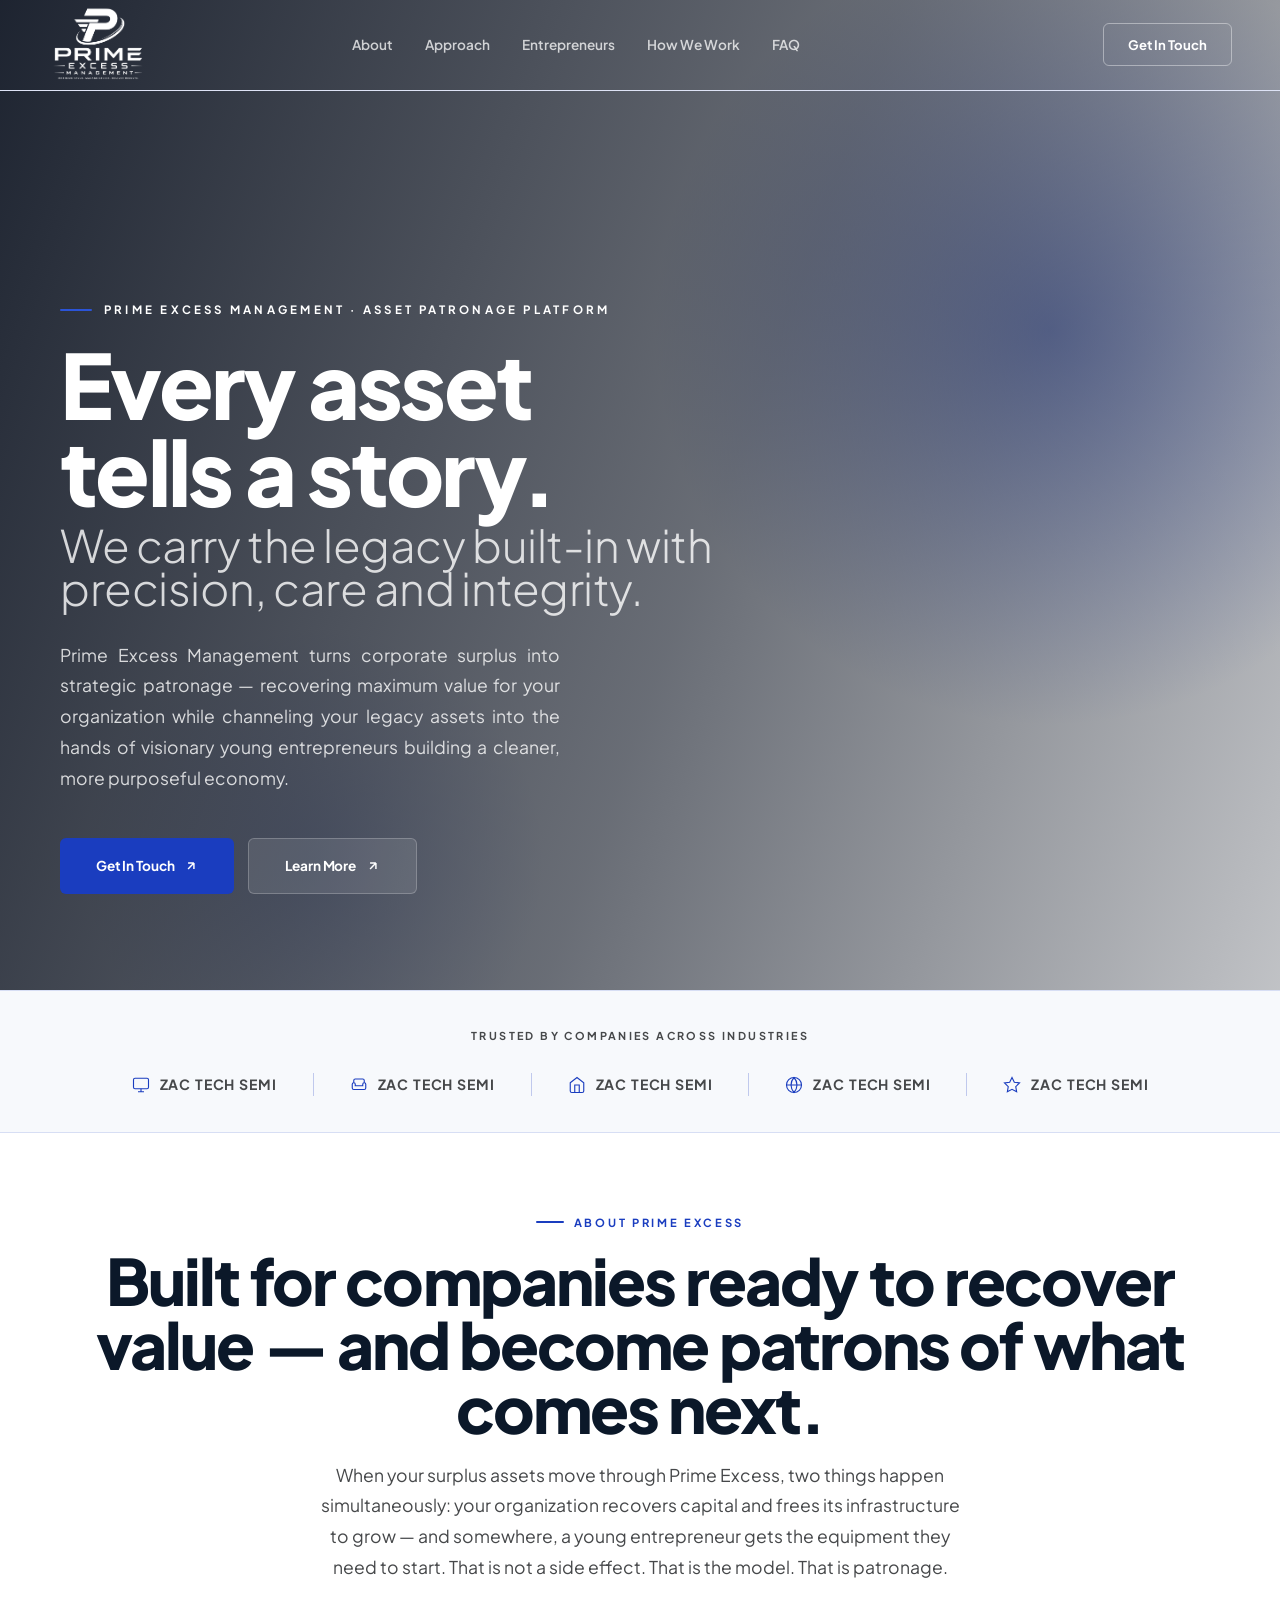
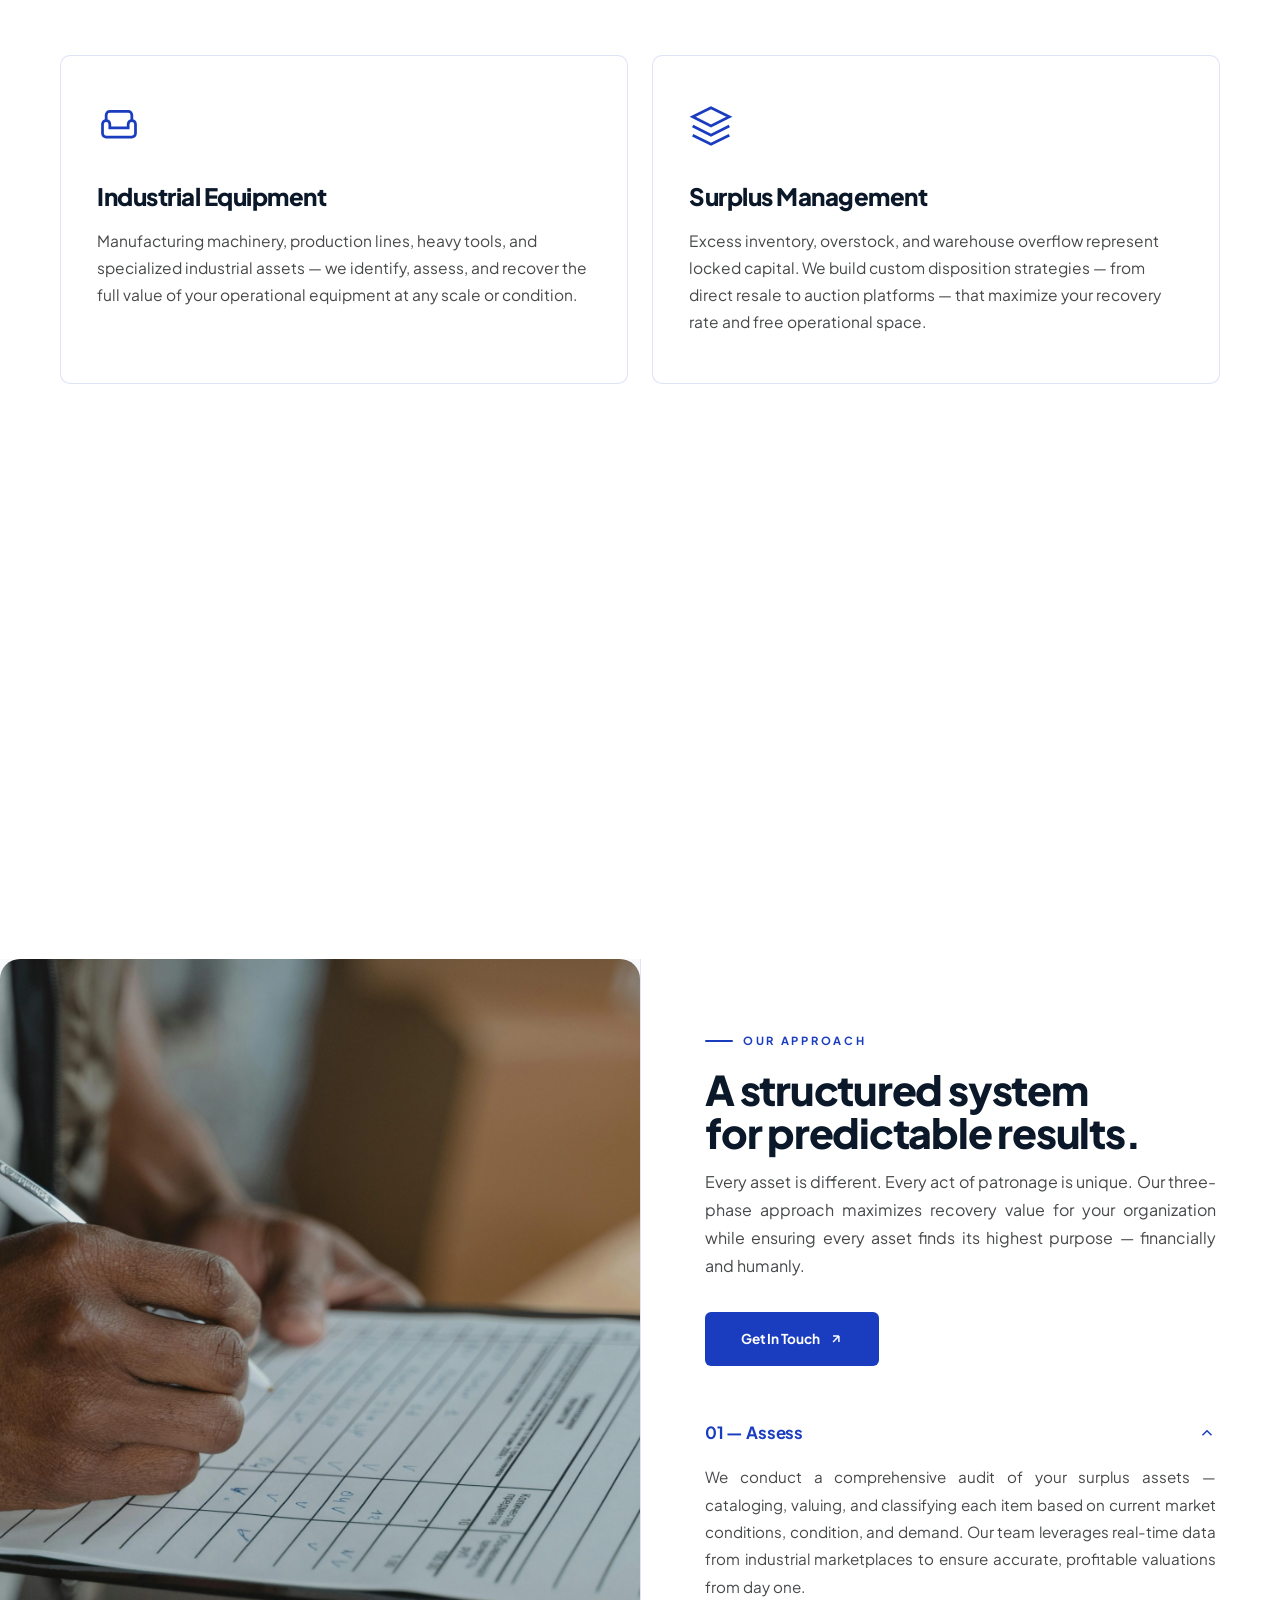
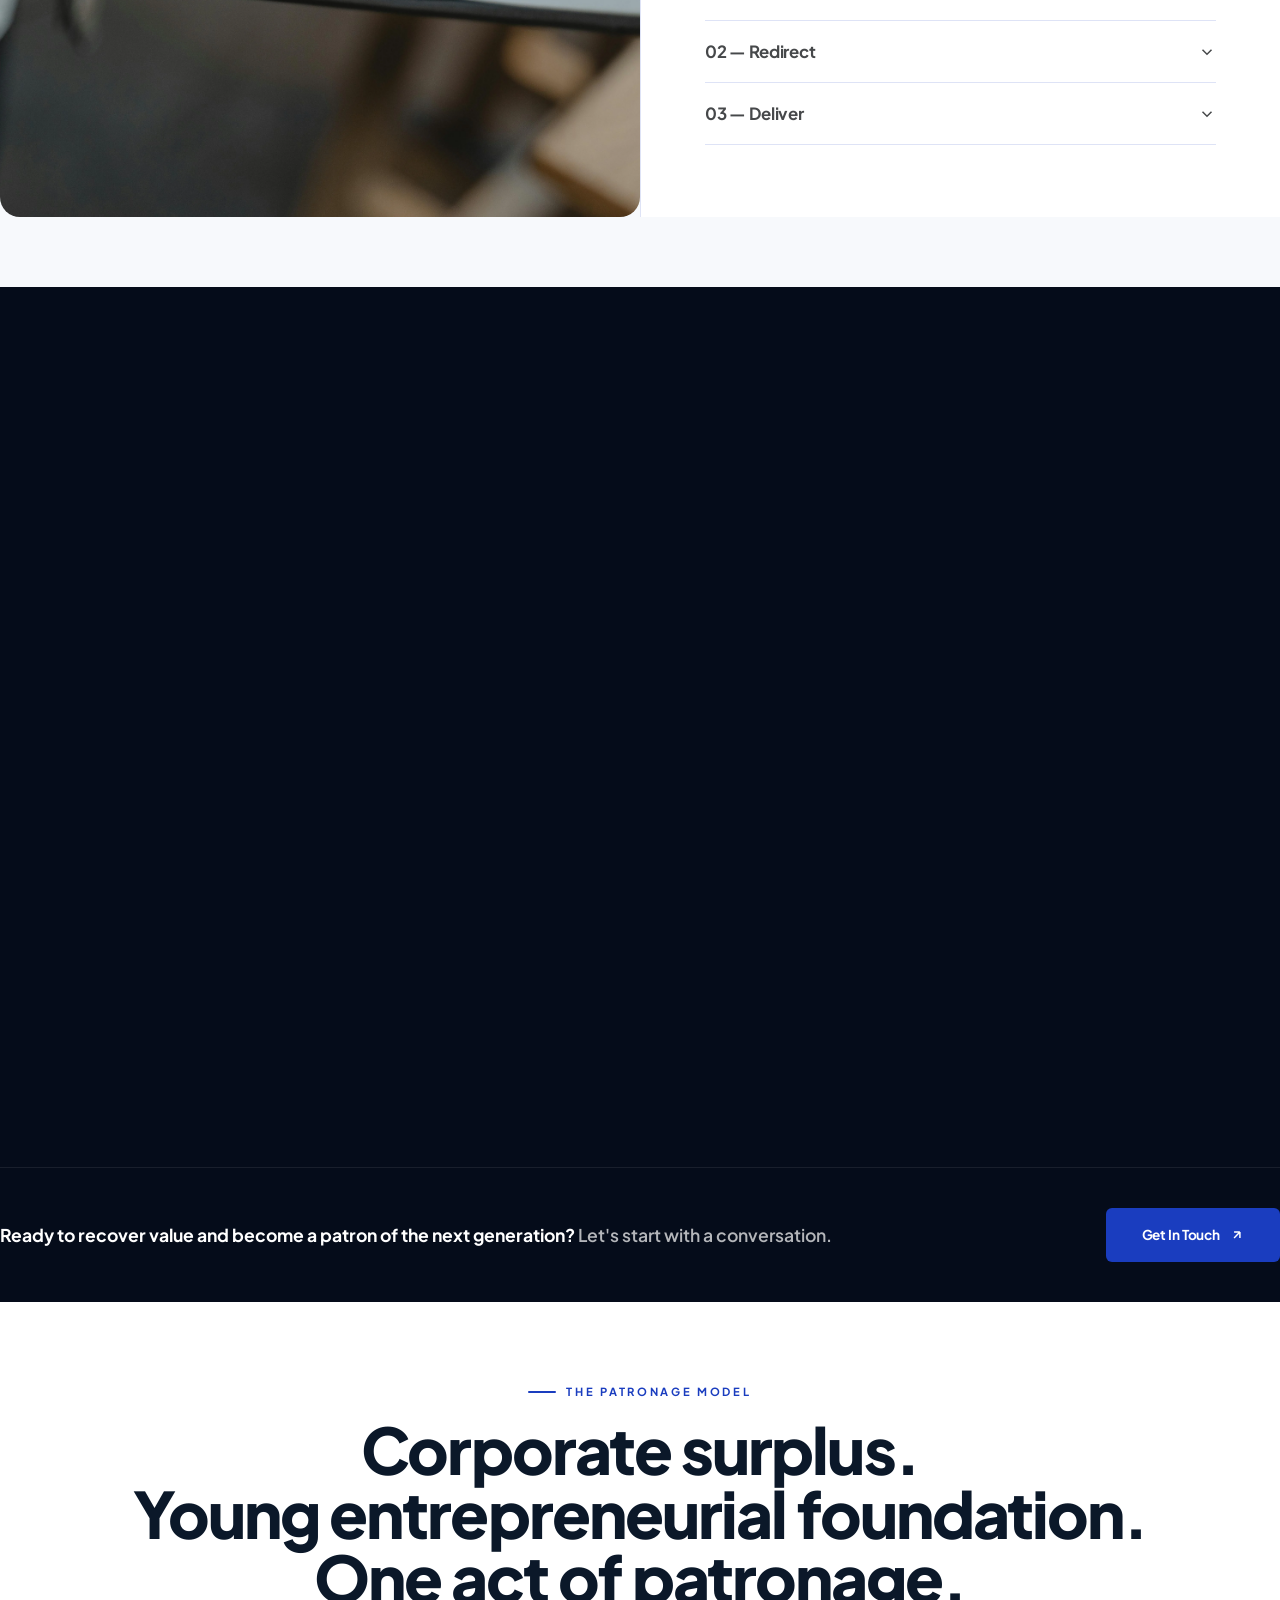
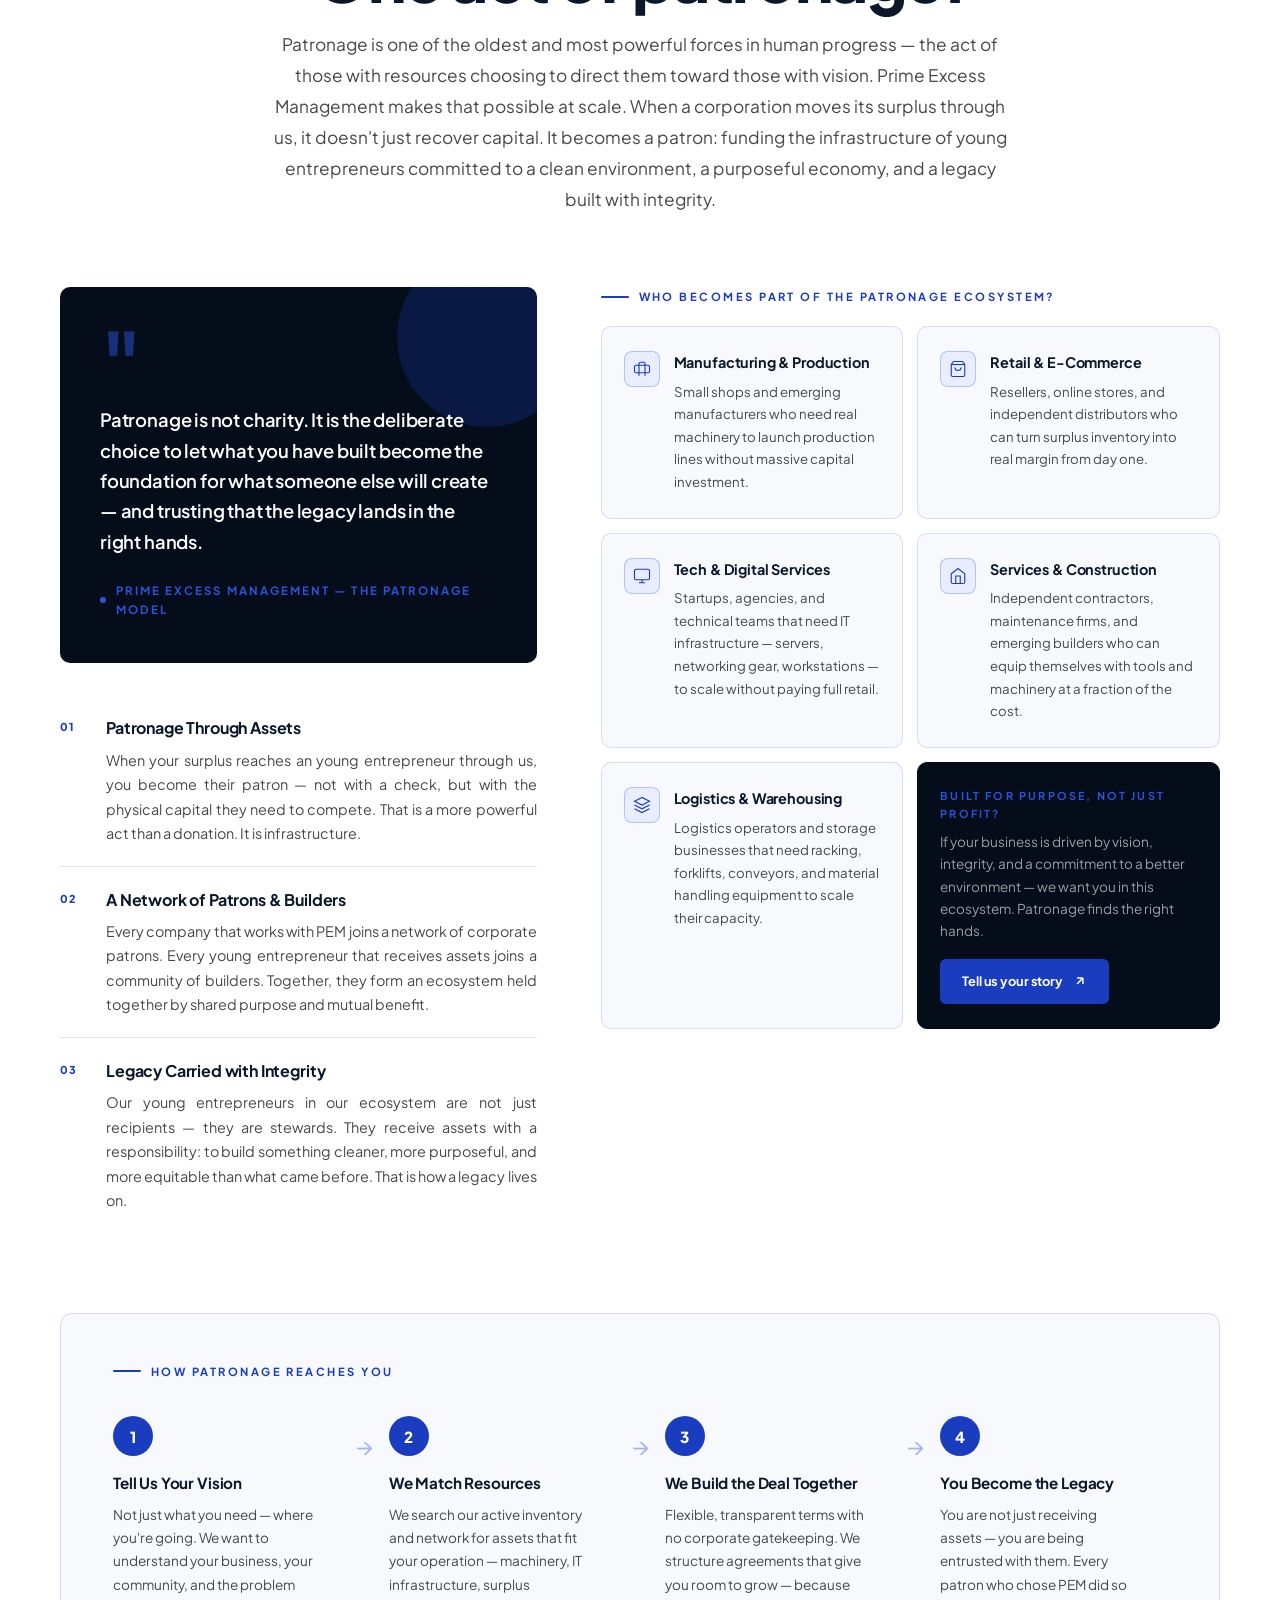
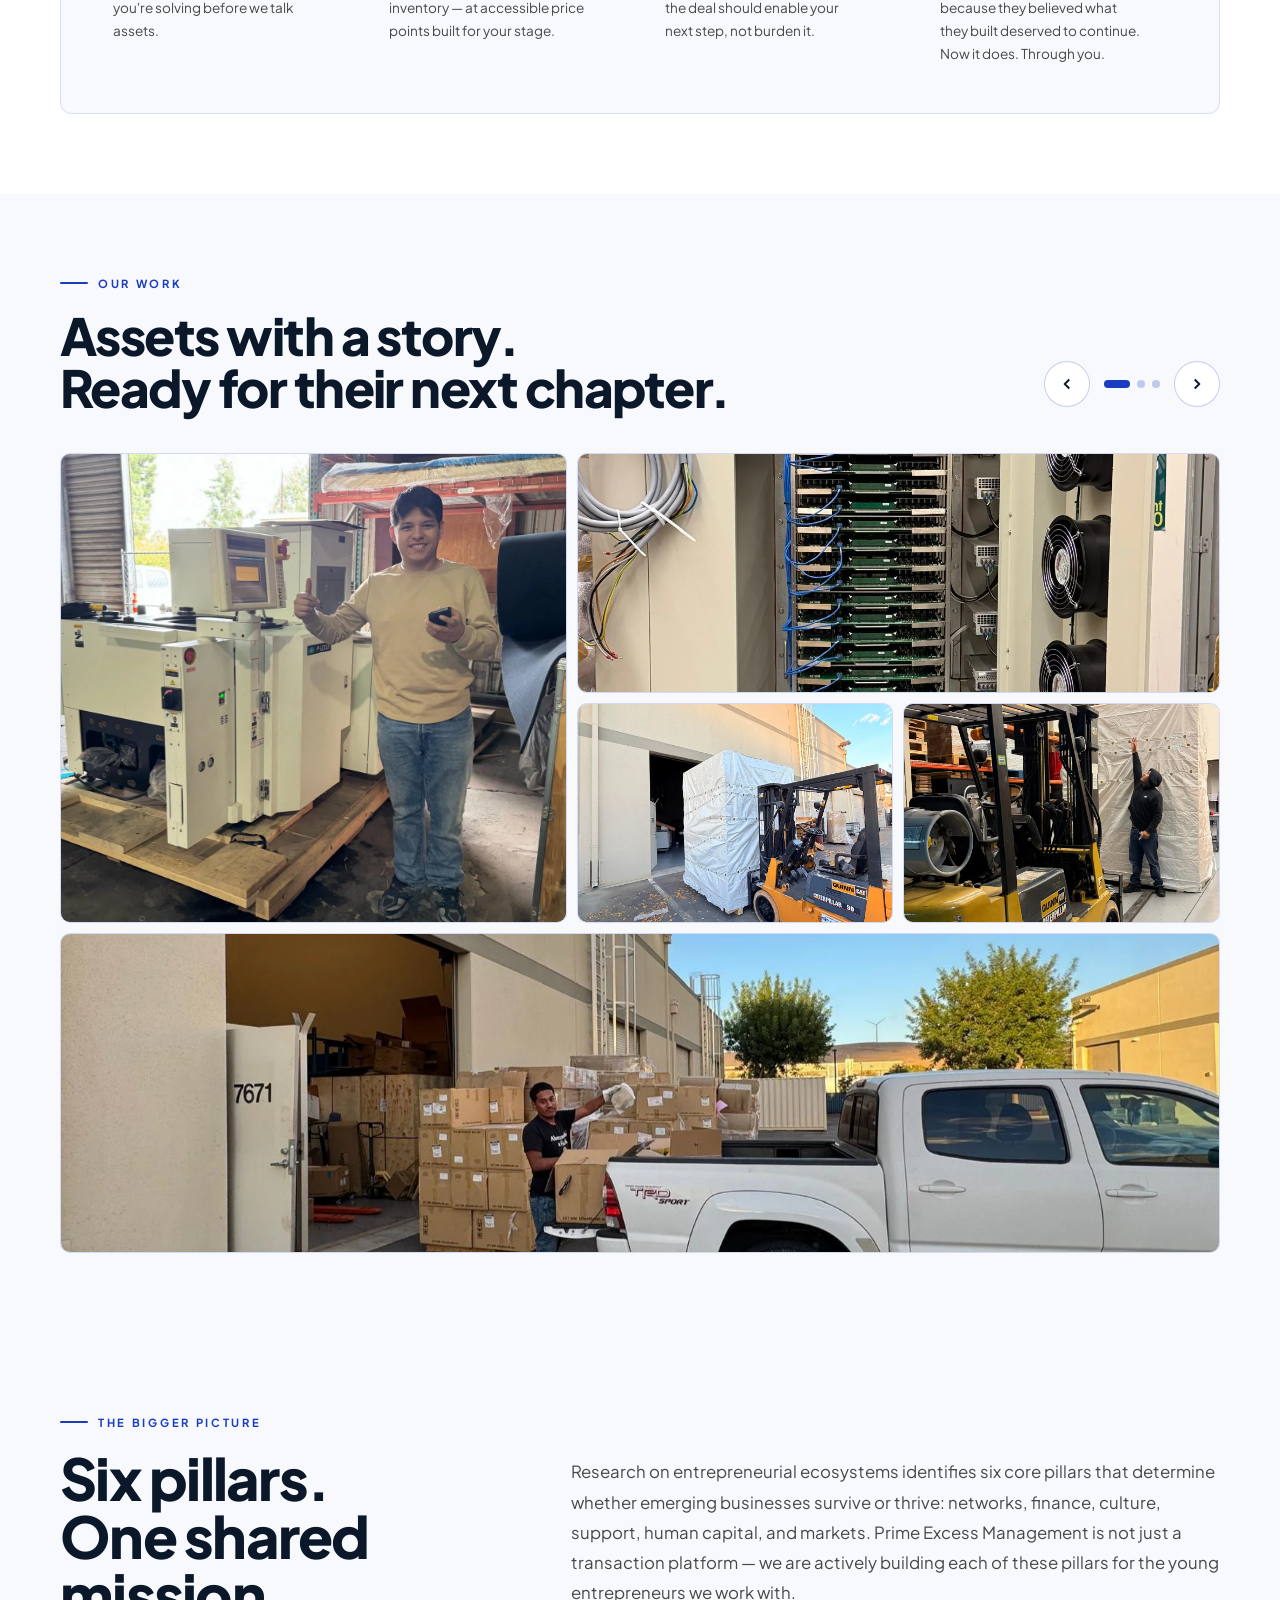
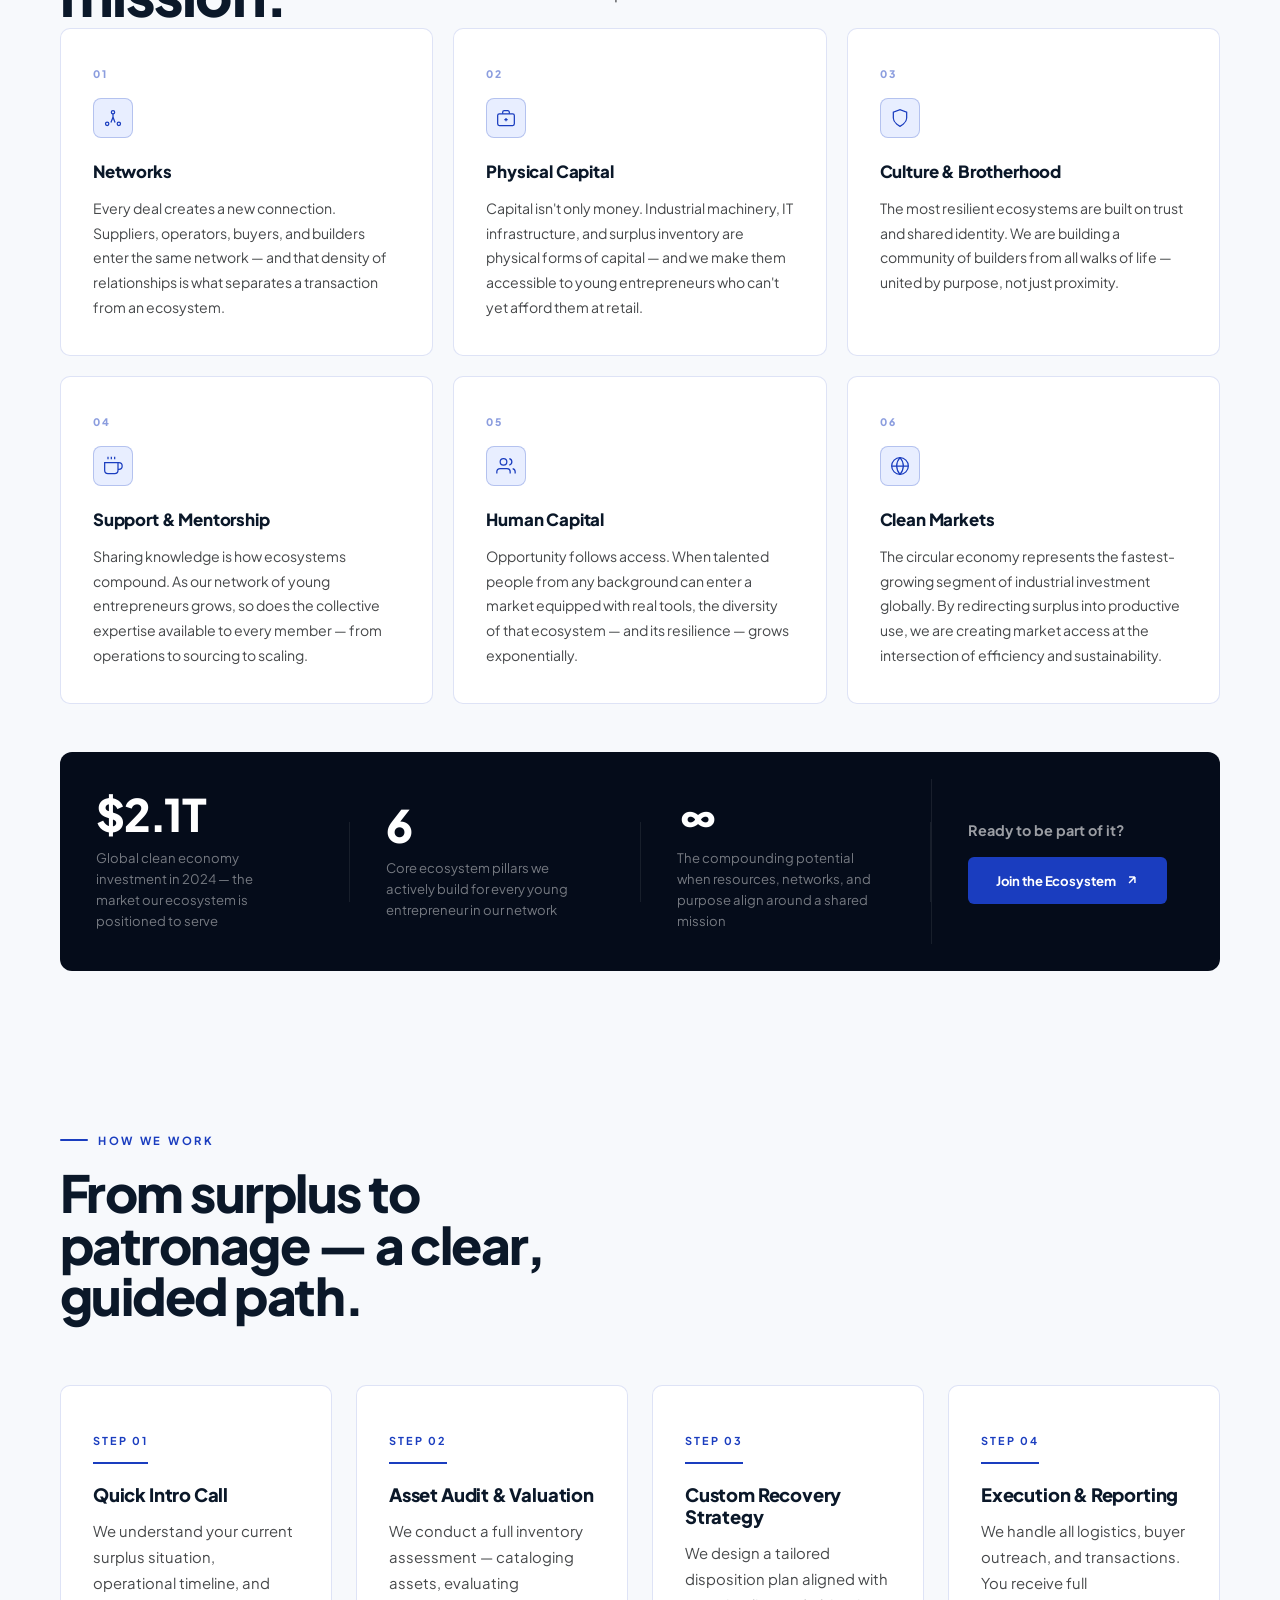
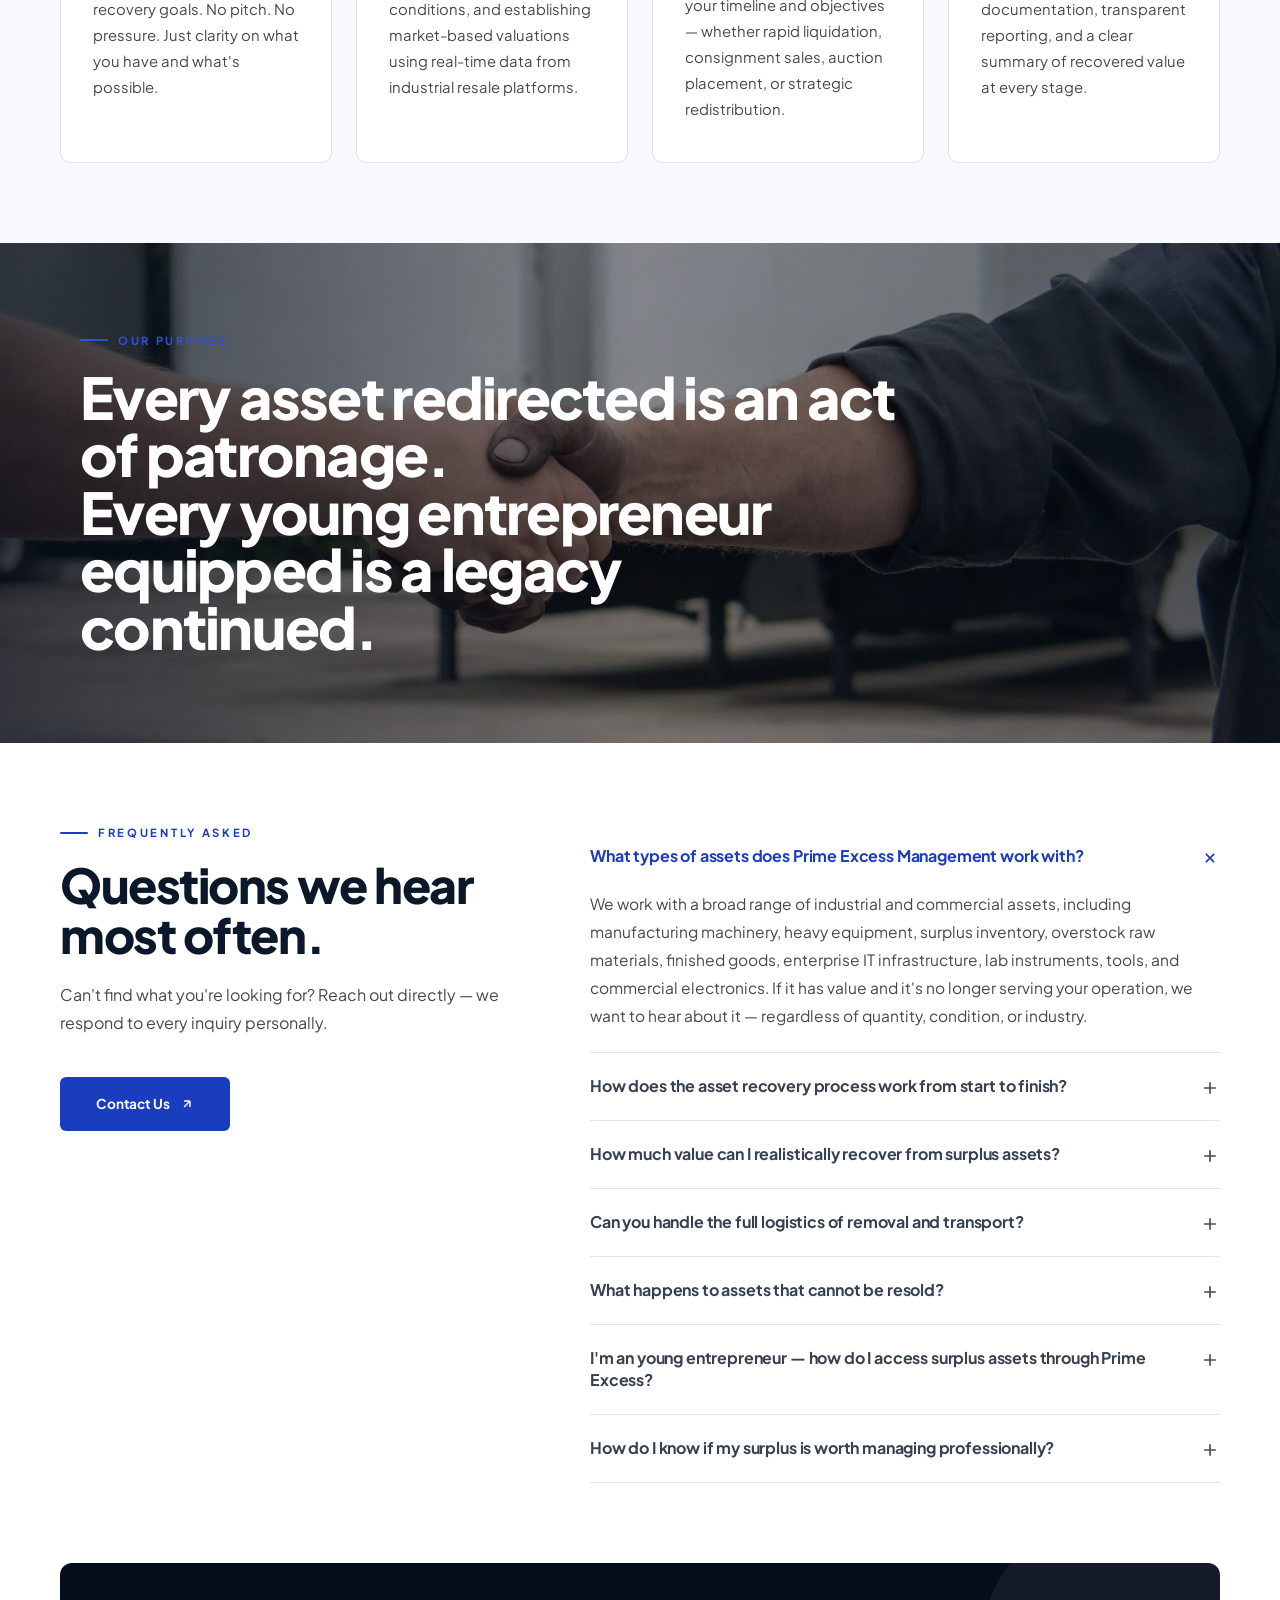
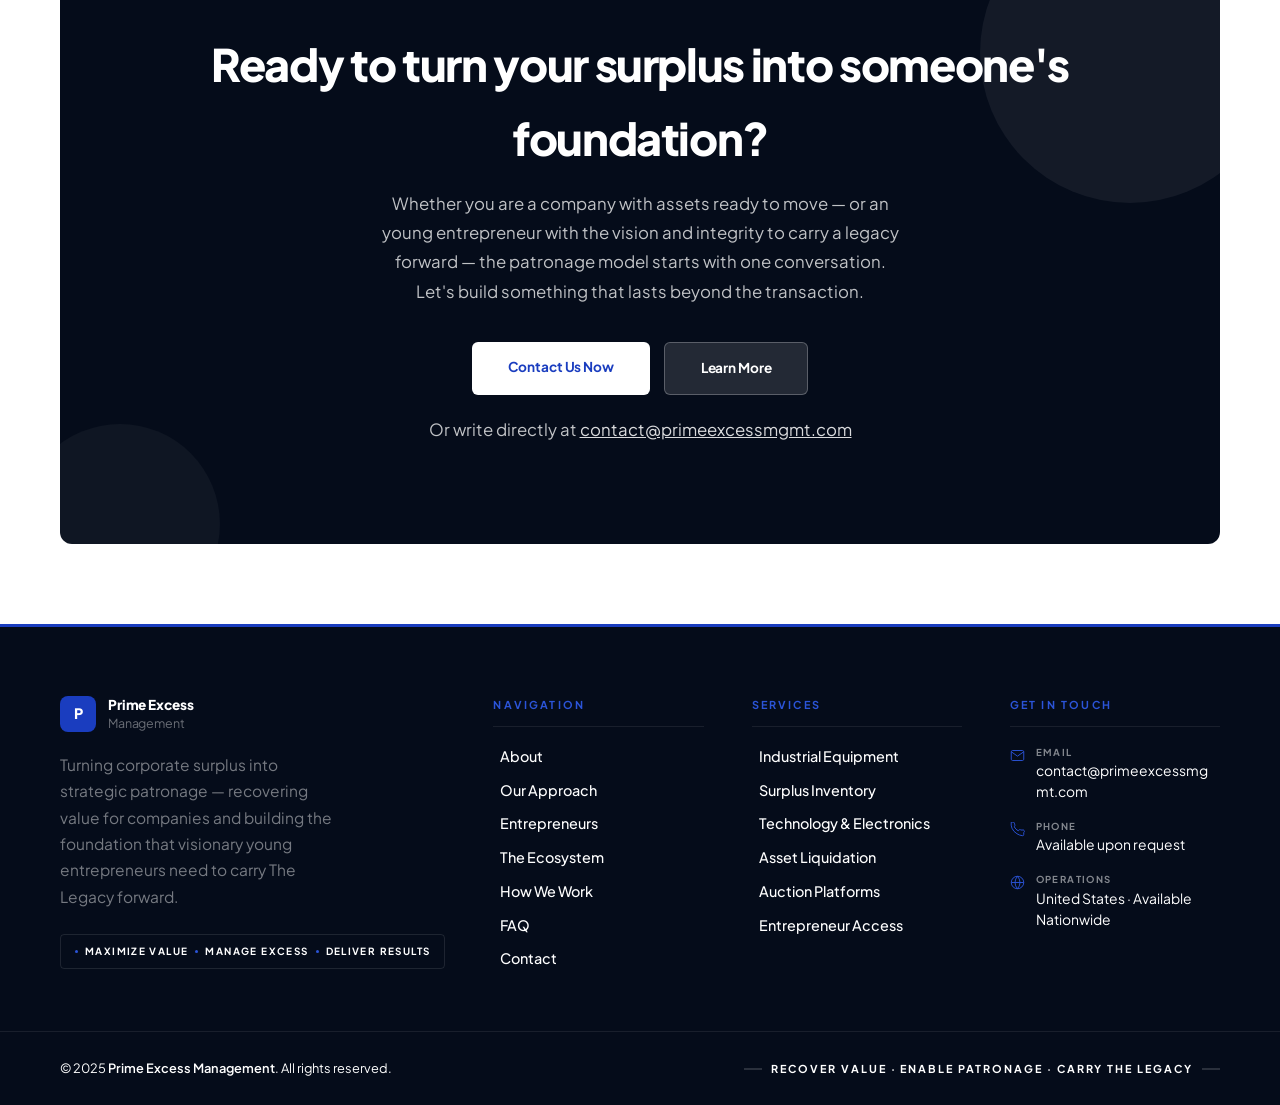
==== commit edcb1165: "young" ====
--- a/index.html
+++ b/index.html
@@ -52,7 +52,7 @@
       Every asset<br/>tells a story.
       <em>We carry the legacy built-in with precision, care and integrity.</em>
     </h1>
-    <p class="hero-sub">Prime Excess Management turns corporate surplus into strategic patronage — recovering maximum value for your organization while channeling your legacy assets into the hands of visionary entrepreneurs building a cleaner, more purposeful economy.</p>
+    <p class="hero-sub">Prime Excess Management turns corporate surplus into strategic patronage — recovering maximum value for your organization while channeling your legacy assets into the hands of visionary young entrepreneurs building a cleaner, more purposeful economy.</p>
     <!-- FIX 1: hero-btns wrapper was missing -->
     <div class="hero-btns">
       <a href="#contact" class="hbtn hbtn-blue">Get In Touch <svg viewBox="0 0 24 24" fill="none" stroke="currentColor" stroke-width="2.5"><path d="M7 17L17 7M17 7H7M17 7v10"/></svg></a>
@@ -104,7 +104,7 @@
       <div class="about-card reveal d3" style="border-color:var(--blue);background:var(--blue-bg);">
         <svg class="about-card-icon" viewBox="0 0 24 24" fill="none" stroke="currentColor" stroke-width="1.5"><path d="M17 21v-2a4 4 0 00-4-4H5a4 4 0 00-4 4v2"/><circle cx="9" cy="7" r="4"/><path d="M23 21v-2a4 4 0 00-3-3.87M16 3.13a4 4 0 010 7.75"/></svg>
         <h3>Entrepreneur Support</h3>
-        <p>Every company that works with us becomes a patron — not through charity, but through intention. By choosing where their assets go, they sponsor the next generation of visionary entrepreneurs committed to a healthier environment, carrying that legacy forward with precision, care, and integrity.</p>
+        <p>Every company that works with us becomes a patron — not through charity, but through intention. By choosing where their assets go, they sponsor the next generation of visionary young entrepreneurs committed to a healthier environment, carrying that legacy forward with precision, care, and integrity.</p>
       </div>
     </div>
 
@@ -143,7 +143,7 @@
           <svg class="accord-arrow" viewBox="0 0 24 24" fill="none" stroke="currentColor" stroke-width="2"><path d="M6 9l6 6 6-6"/></svg>
         </button>
         <div class="accord-body">
-          <div class="accord-body-inner">We identify the highest-value path for each asset category — direct liquidation, auction placement, internal redeployment, or channeling equipment to entrepreneurs and growing businesses. Every decision is driven by maximum return, not convenience.</div>
+          <div class="accord-body-inner">We identify the highest-value path for each asset category — direct liquidation, auction placement, internal redeployment, or channeling equipment to young entrepreneurs and growing businesses. Every decision is driven by maximum return, not convenience.</div>
         </div>
       </div>
       <div class="accord-item">
@@ -195,8 +195,8 @@
     <!-- FIX 3: entr-header only contains heading text, NOT the grid -->
     <div class="entr-header reveal">
       <div class="section-tag" style="justify-content:center;margin-bottom:16px;">The Patronage Model</div>
-      <h2>Corporate surplus.<br/>Entrepreneurial foundation.<br/>One act of patronage.</h2>
-      <p class="entr-sub">Patronage is one of the oldest and most powerful forces in human progress — the act of those with resources choosing to direct them toward those with vision. Prime Excess Management makes that possible at scale. When a corporation moves its surplus through us, it doesn't just recover capital. It becomes a patron: funding the infrastructure of entrepreneurs committed to a clean environment, a purposeful economy, and a legacy built with integrity.</p>
+      <h2>Corporate surplus.<br/>Young entrepreneurial foundation.<br/>One act of patronage.</h2>
+      <p class="entr-sub">Patronage is one of the oldest and most powerful forces in human progress — the act of those with resources choosing to direct them toward those with vision. Prime Excess Management makes that possible at scale. When a corporation moves its surplus through us, it doesn't just recover capital. It becomes a patron: funding the infrastructure of young entrepreneurs committed to a clean environment, a purposeful economy, and a legacy built with integrity.</p>
     </div>
 
     <!-- FIX 3: entr-grid is now a sibling of entr-header, NOT inside it -->
@@ -219,21 +219,21 @@
             <div class="entr-pillar-num">01</div>
             <div>
               <div class="entr-pillar-title">Patronage Through Assets</div>
-              <p class="entr-pillar-desc">When your surplus reaches an entrepreneur through us, you become their patron — not with a check, but with the physical capital they need to compete. That is a more powerful act than a donation. It is infrastructure.</p>
+              <p class="entr-pillar-desc">When your surplus reaches an young entrepreneur through us, you become their patron — not with a check, but with the physical capital they need to compete. That is a more powerful act than a donation. It is infrastructure.</p>
             </div>
           </div>
           <div class="entr-pillar">
             <div class="entr-pillar-num">02</div>
             <div>
               <div class="entr-pillar-title">A Network of Patrons & Builders</div>
-              <p class="entr-pillar-desc">Every company that works with PEM joins a network of corporate patrons. Every entrepreneur that receives assets joins a community of builders. Together, they form an ecosystem held together by shared purpose and mutual benefit.</p>
+              <p class="entr-pillar-desc">Every company that works with PEM joins a network of corporate patrons. Every young entrepreneur that receives assets joins a community of builders. Together, they form an ecosystem held together by shared purpose and mutual benefit.</p>
             </div>
           </div>
           <div class="entr-pillar">
             <div class="entr-pillar-num">03</div>
             <div>
               <div class="entr-pillar-title">Legacy Carried with Integrity</div>
-              <p class="entr-pillar-desc">The entrepreneurs in our ecosystem are not just recipients — they are stewards. They receive assets with a responsibility: to build something cleaner, more purposeful, and more equitable than what came before. That is how a legacy lives on.</p>
+              <p class="entr-pillar-desc">Our young entrepreneurs in our ecosystem are not just recipients — they are stewards. They receive assets with a responsibility: to build something cleaner, more purposeful, and more equitable than what came before. That is how a legacy lives on.</p>
             </div>
           </div>
         </div>
@@ -479,7 +479,7 @@
       <div class="section-tag">The Bigger Picture</div>
       <div class="eco-top-grid">
         <h2>Six pillars.<br/>One shared mission.</h2>
-        <p class="eco-top-desc">Research on entrepreneurial ecosystems identifies six core pillars that determine whether emerging businesses survive or thrive: networks, finance, culture, support, human capital, and markets. Prime Excess Management is not just a transaction platform — we are actively building each of these pillars for the entrepreneurs we work with.</p>
+        <p class="eco-top-desc">Research on entrepreneurial ecosystems identifies six core pillars that determine whether emerging businesses survive or thrive: networks, finance, culture, support, human capital, and markets. Prime Excess Management is not just a transaction platform — we are actively building each of these pillars for the young entrepreneurs we work with.</p>
       </div>
     </div>
 
@@ -498,7 +498,7 @@
           <svg viewBox="0 0 24 24" fill="none" stroke="currentColor" stroke-width="1.5"><rect x="2" y="7" width="20" height="14" rx="2"/><path d="M16 7V5a2 2 0 00-2-2h-4a2 2 0 00-2 2v2"/><line x1="12" y1="12" x2="12" y2="16"/><line x1="10" y1="14" x2="14" y2="14"/></svg>
         </div>
         <div class="eco-pillar-name">Physical Capital</div>
-        <p class="eco-pillar-text">Capital isn't only money. Industrial machinery, IT infrastructure, and surplus inventory are physical forms of capital — and we make them accessible to entrepreneurs who can't yet afford them at retail.</p>
+        <p class="eco-pillar-text">Capital isn't only money. Industrial machinery, IT infrastructure, and surplus inventory are physical forms of capital — and we make them accessible to young entrepreneurs who can't yet afford them at retail.</p>
       </div>
       <div class="eco-pillar-card reveal d2">
         <div class="eco-pillar-number">03</div>
@@ -514,7 +514,7 @@
           <svg viewBox="0 0 24 24" fill="none" stroke="currentColor" stroke-width="1.5"><path d="M18 8h1a4 4 0 010 8h-1"/><path d="M2 8h16v9a4 4 0 01-4 4H6a4 4 0 01-4-4V8z"/><line x1="6" y1="1" x2="6" y2="4"/><line x1="10" y1="1" x2="10" y2="4"/><line x1="14" y1="1" x2="14" y2="4"/></svg>
         </div>
         <div class="eco-pillar-name">Support & Mentorship</div>
-        <p class="eco-pillar-text">Sharing knowledge is how ecosystems compound. As our network of entrepreneurs grows, so does the collective expertise available to every member — from operations to sourcing to scaling.</p>
+        <p class="eco-pillar-text">Sharing knowledge is how ecosystems compound. As our network of young entrepreneurs grows, so does the collective expertise available to every member — from operations to sourcing to scaling.</p>
       </div>
       <div class="eco-pillar-card reveal d1">
         <div class="eco-pillar-number">05</div>
@@ -542,7 +542,7 @@
       <div class="eco-impact-divider"></div>
       <div class="eco-impact-item">
         <div class="eco-impact-num">6</div>
-        <div class="eco-impact-label">Core ecosystem pillars we actively build for every entrepreneur in our network</div>
+        <div class="eco-impact-label">Core ecosystem pillars we actively build for every young entrepreneur in our network</div>
       </div>
       <div class="eco-impact-divider"></div>
       <div class="eco-impact-item">
@@ -597,7 +597,7 @@
   <div class="banner-overlay"></div>
   <div class="banner-content">
     <div class="banner-tag">Our Purpose</div>
-    <h2>Every asset redirected is an act of patronage.<br/>Every entrepreneur equipped is a legacy continued.</h2>
+    <h2>Every asset redirected is an act of patronage.<br/>Every young entrepreneur equipped is a legacy continued.</h2>
   </div>
 </div>
 
@@ -654,12 +654,12 @@
             <svg class="faq-ico" viewBox="0 0 24 24" fill="none" stroke="currentColor" stroke-width="2"><path d="M12 5v14M5 12h14"/></svg>
           </button>
           <div class="faq-body">
-            <div class="faq-body-inner">Our philosophy is that every asset deserves a purpose beyond a landfill. For items that can't be resold at market value, we explore component-level salvage, material recycling, or channeling equipment to entrepreneurs and small businesses who can put it to productive use. In line with our core mission, we look for ways to redirect assets toward opportunity — even when traditional resale is not the right path.</div>
+            <div class="faq-body-inner">Our philosophy is that every asset deserves a purpose beyond a landfill. For items that can't be resold at market value, we explore component-level salvage, material recycling, or channeling equipment to young entrepreneurs and small businesses who can put it to productive use. In line with our core mission, we look for ways to redirect assets toward opportunity — even when traditional resale is not the right path.</div>
           </div>
         </div>
         <div class="faq-item">
           <button class="faq-btn" onclick="toggleFaq(this)">
-            <span class="faq-q">I'm an entrepreneur — how do I access surplus assets through Prime Excess?</span>
+            <span class="faq-q">I'm an young entrepreneur — how do I access surplus assets through Prime Excess?</span>
             <svg class="faq-ico" viewBox="0 0 24 24" fill="none" stroke="currentColor" stroke-width="2"><path d="M12 5v14M5 12h14"/></svg>
           </button>
           <div class="faq-body">
@@ -681,7 +681,7 @@
     <!-- FINAL CTA -->
     <div class="cta-block reveal" id="contact">
       <h3>Ready to turn your surplus into someone's foundation?</h3>
-      <p>Whether you are a company with assets ready to move — or an entrepreneur with the vision and integrity to carry a legacy forward — the patronage model starts with one conversation. Let's build something that lasts beyond the transaction.</p>
+      <p>Whether you are a company with assets ready to move — or an young entrepreneur with the vision and integrity to carry a legacy forward — the patronage model starts with one conversation. Let's build something that lasts beyond the transaction.</p>
       <div class="cta-block-btns">
         <a href="mailto:contact@primeexcessmgmt.com" class="btn-g btn-white">Contact Us Now</a>
         <a href="#about" class="btn-g btn-ghost-w">Learn More</a>
@@ -701,7 +701,7 @@
         <div class="footer-logo-mark">P</div>
         <div class="footer-logo-name">Prime Excess <span>Management</span></div>
       </div>
-      <p class="footer-tagline-text">Turning corporate surplus into strategic patronage — recovering value for companies and building the foundation that visionary entrepreneurs need to carry The Legacy forward.</p>
+      <p class="footer-tagline-text">Turning corporate surplus into strategic patronage — recovering value for companies and building the foundation that visionary young entrepreneurs need to carry The Legacy forward.</p>
       <!-- FIX 4: footer-badge wrapper restored -->
       <div class="footer-badge">
         <div class="fdot"></div><span>Maximize Value</span>
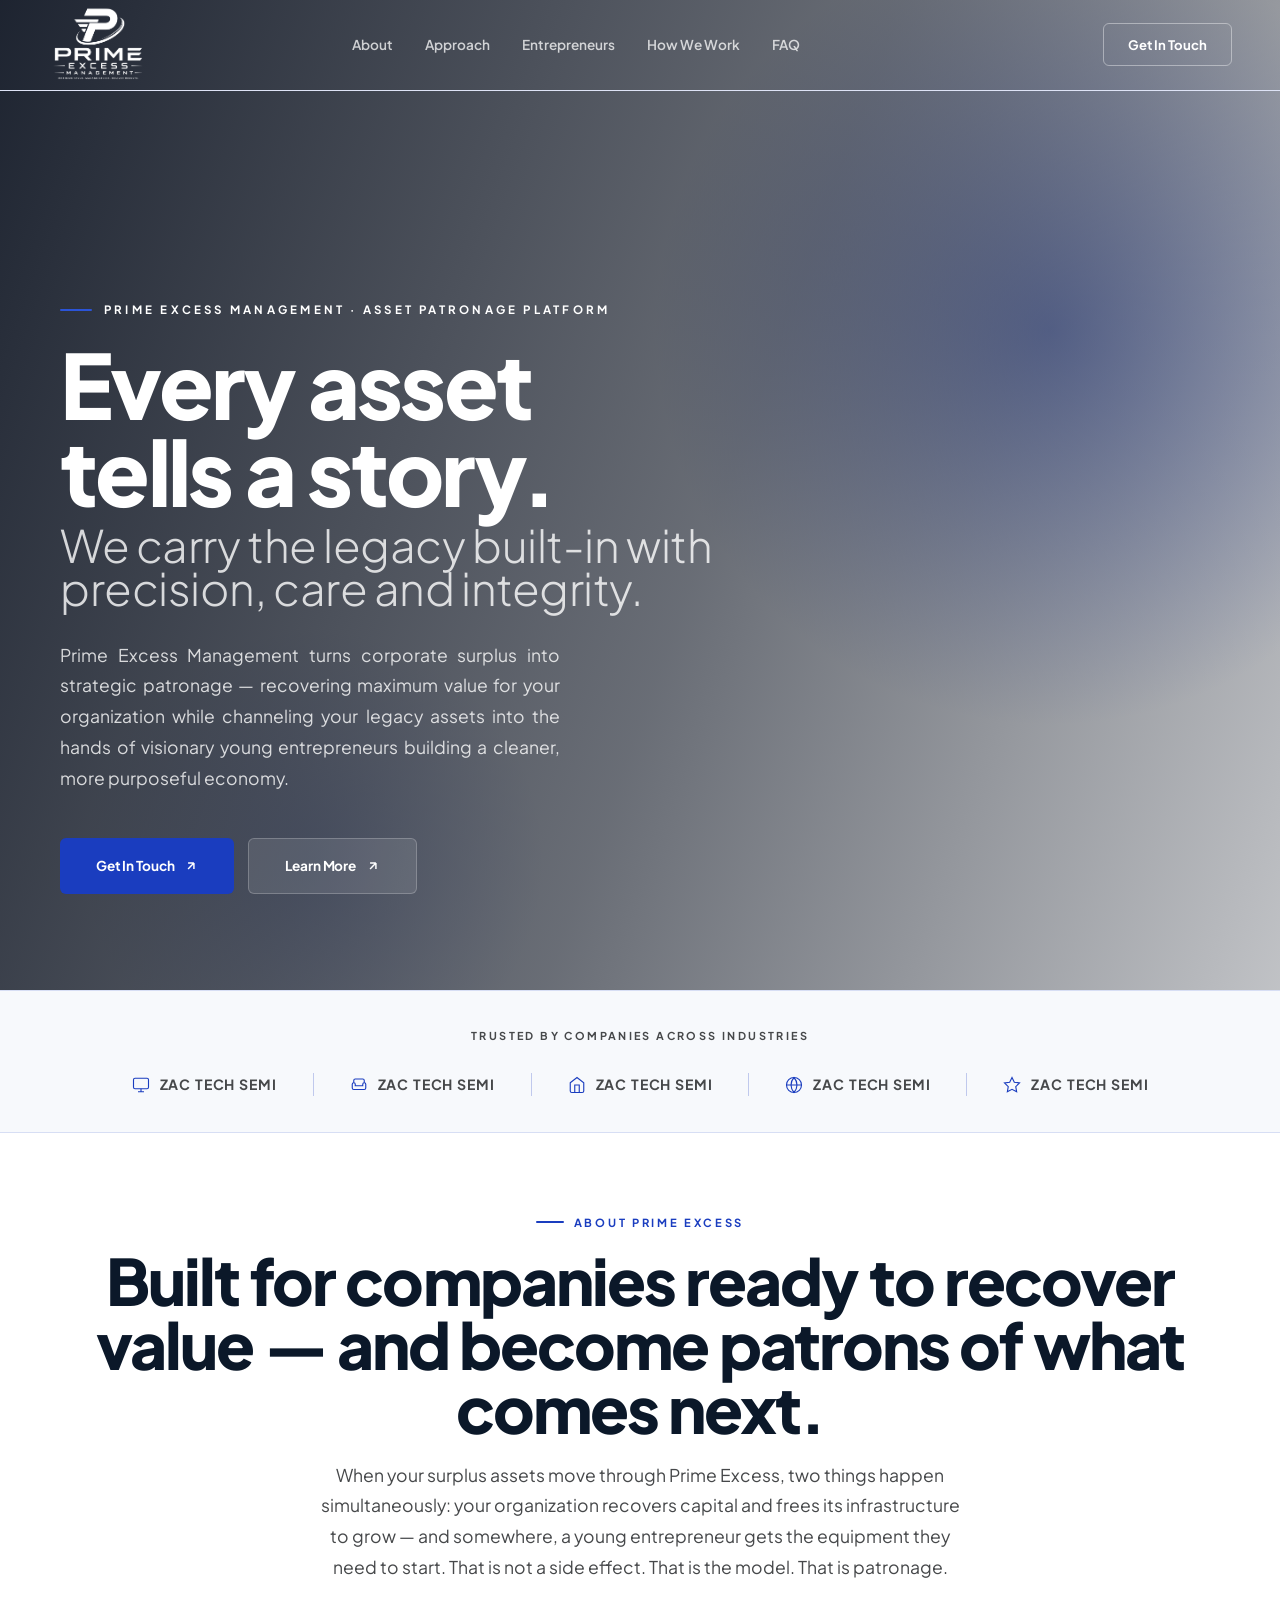
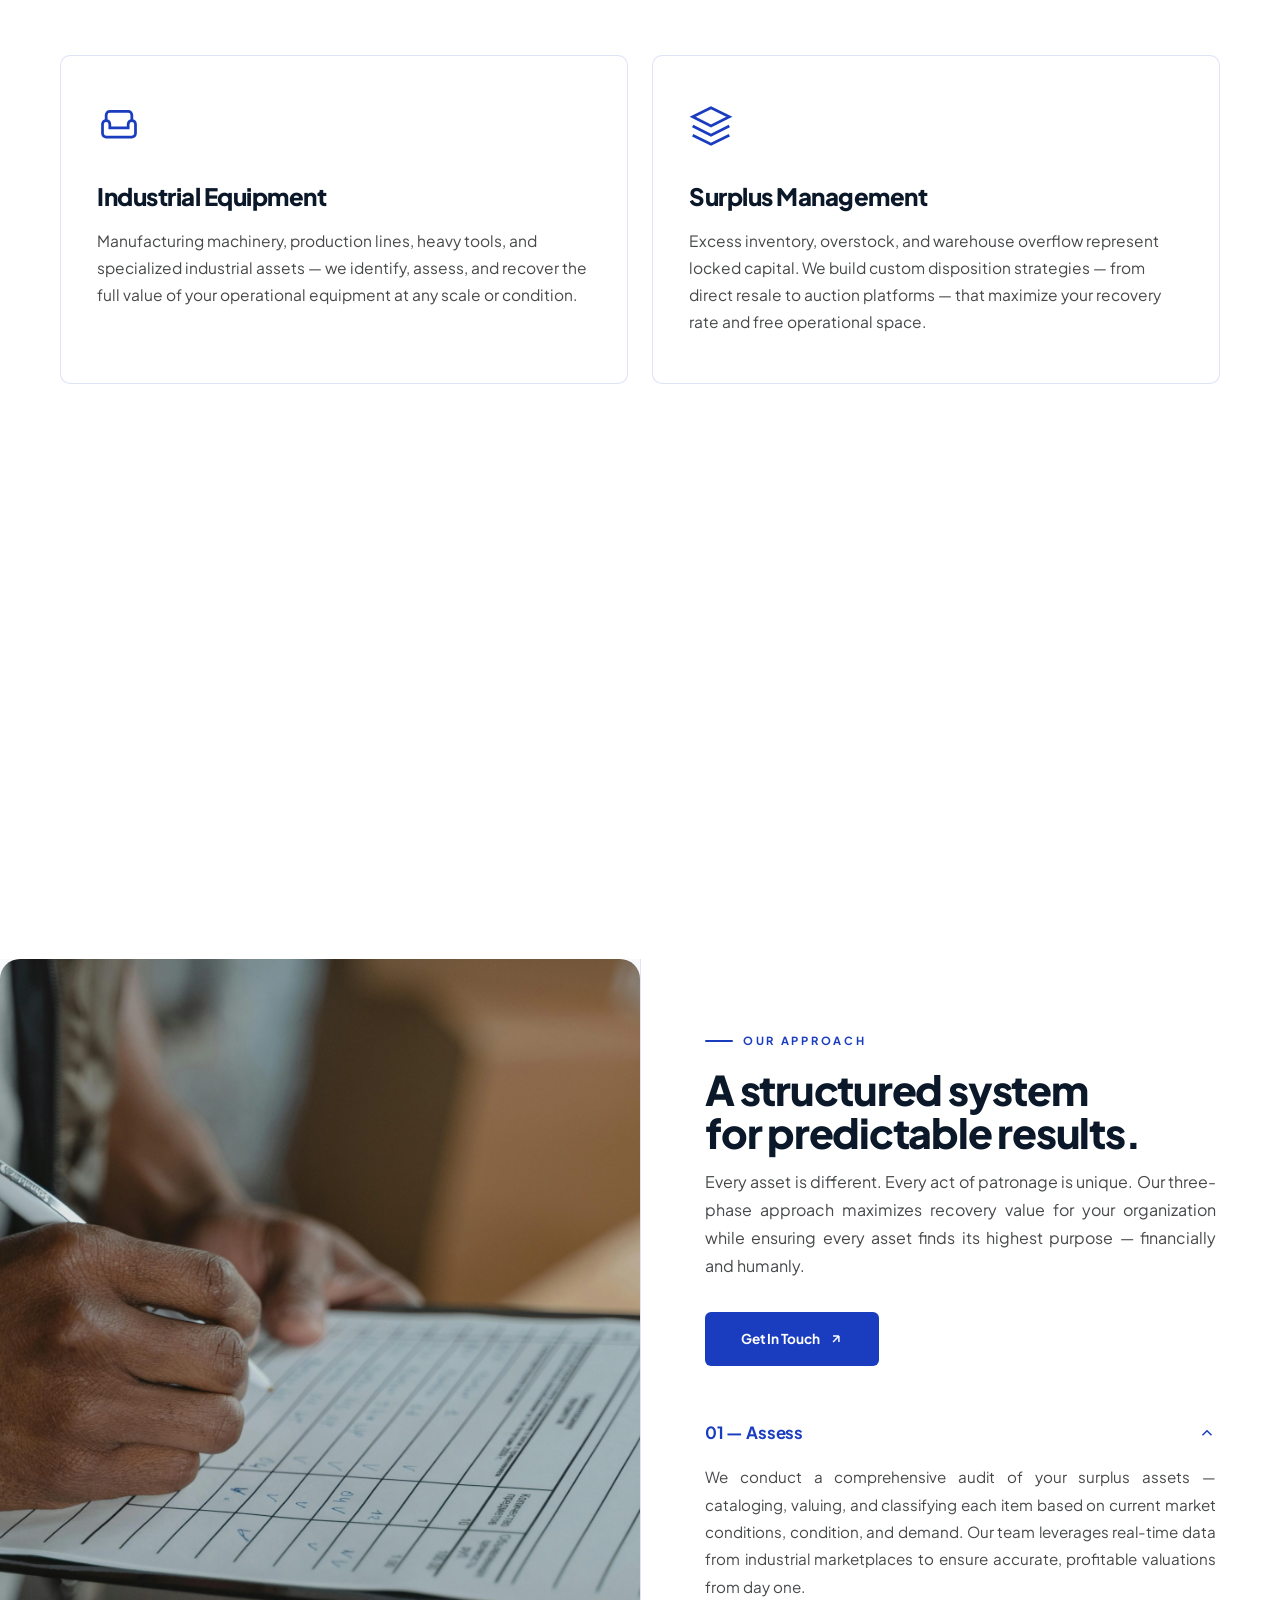
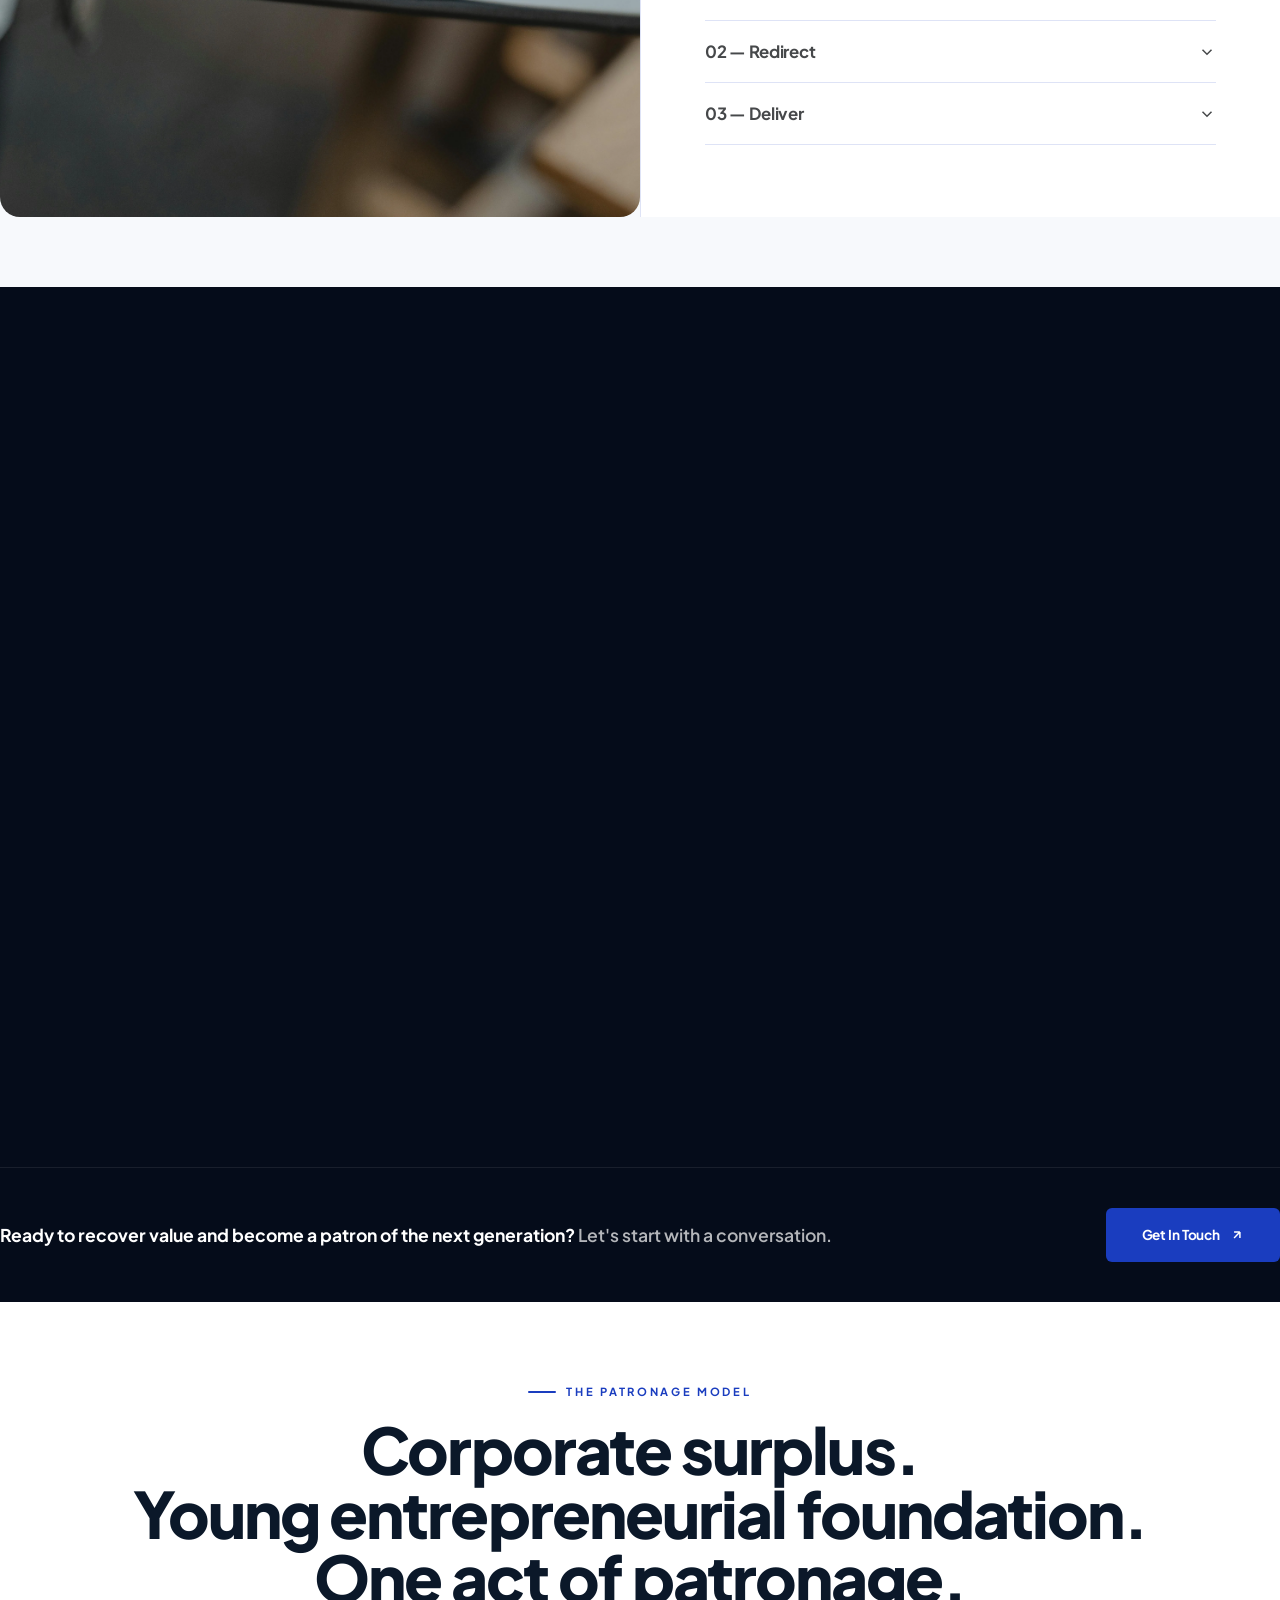
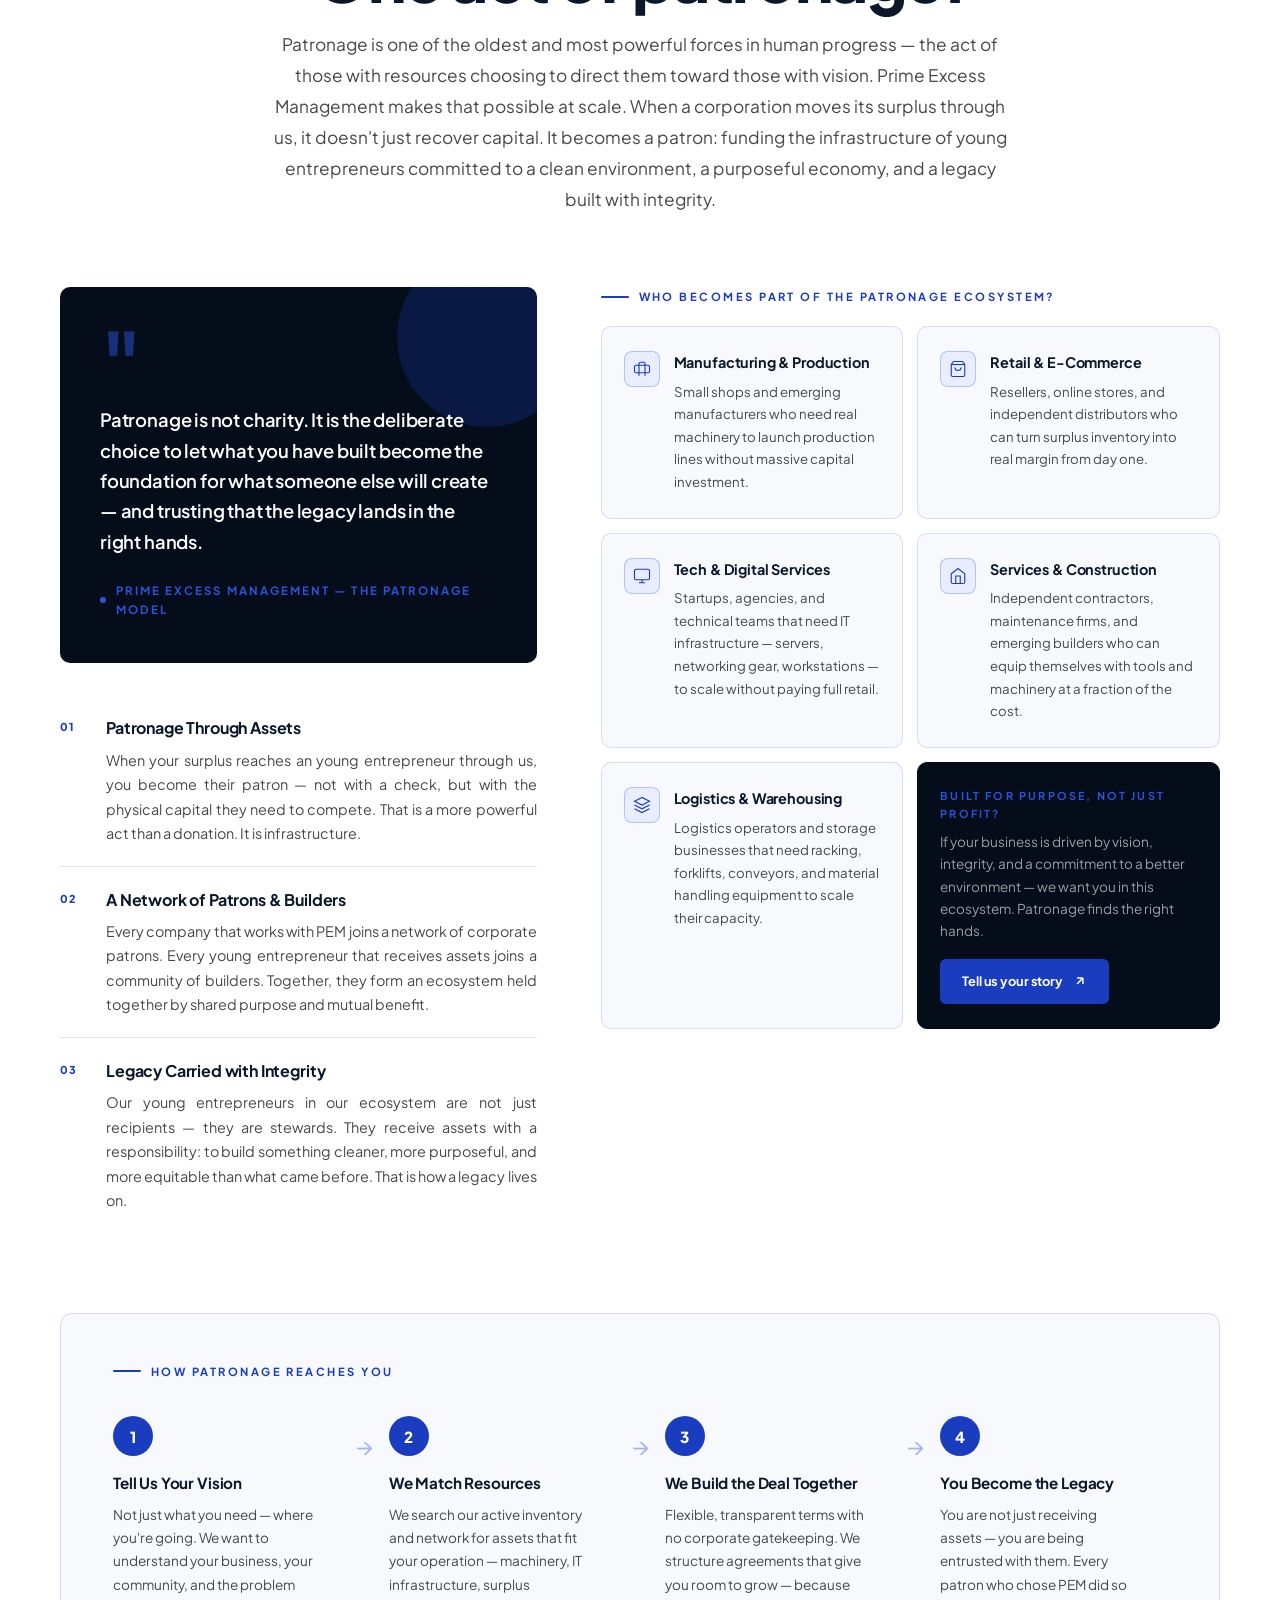
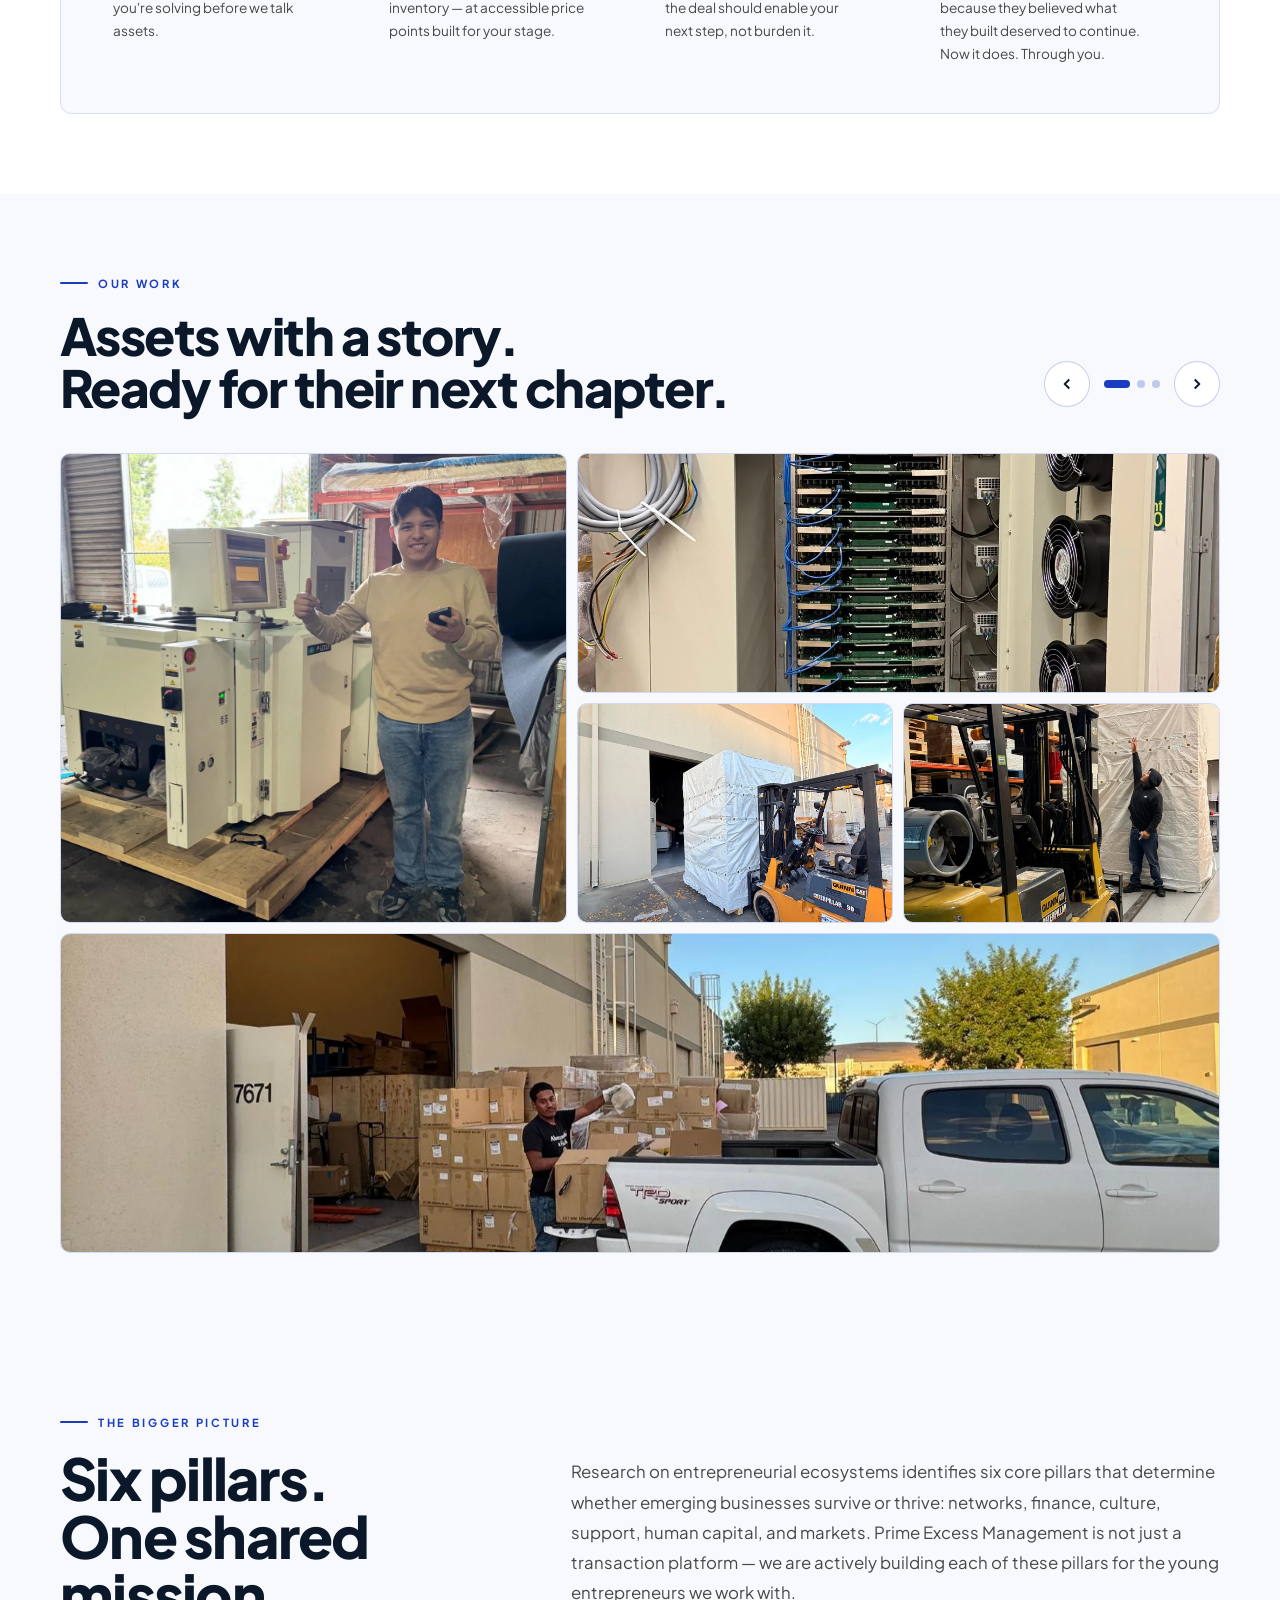
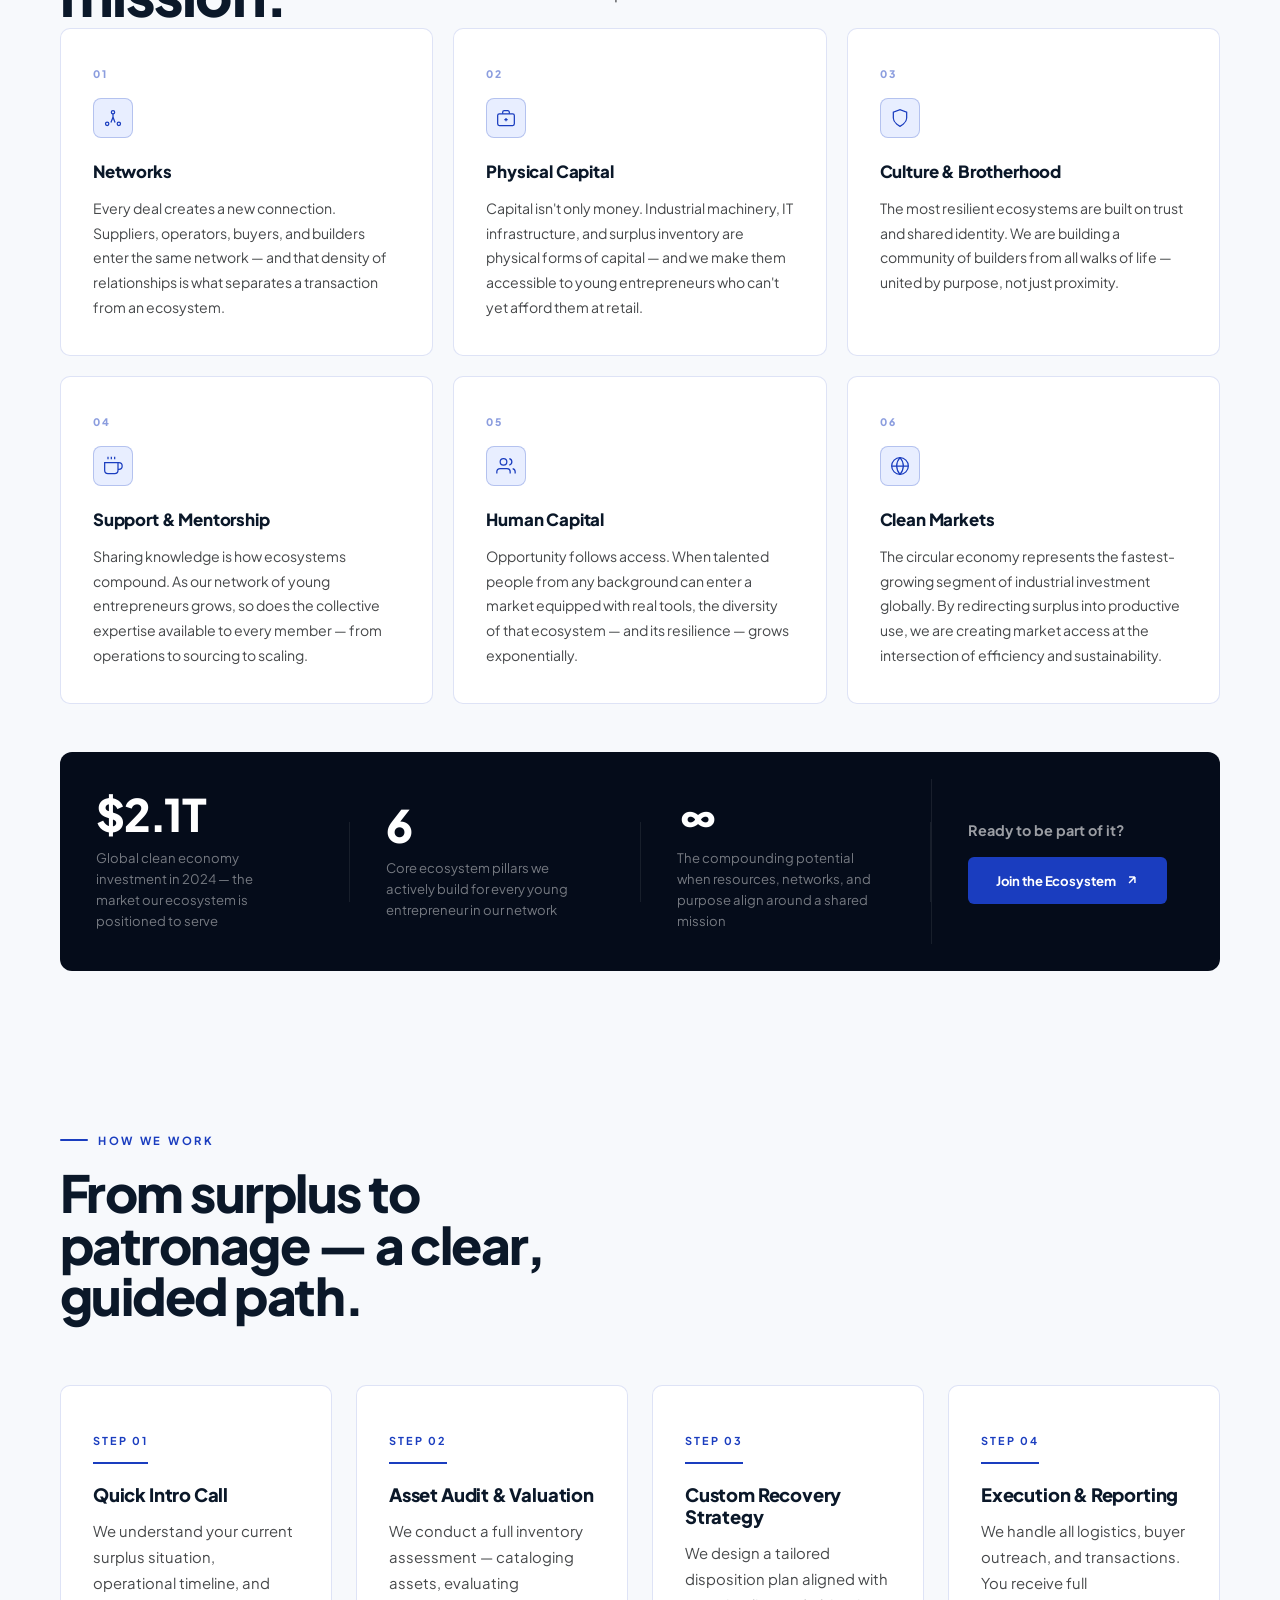
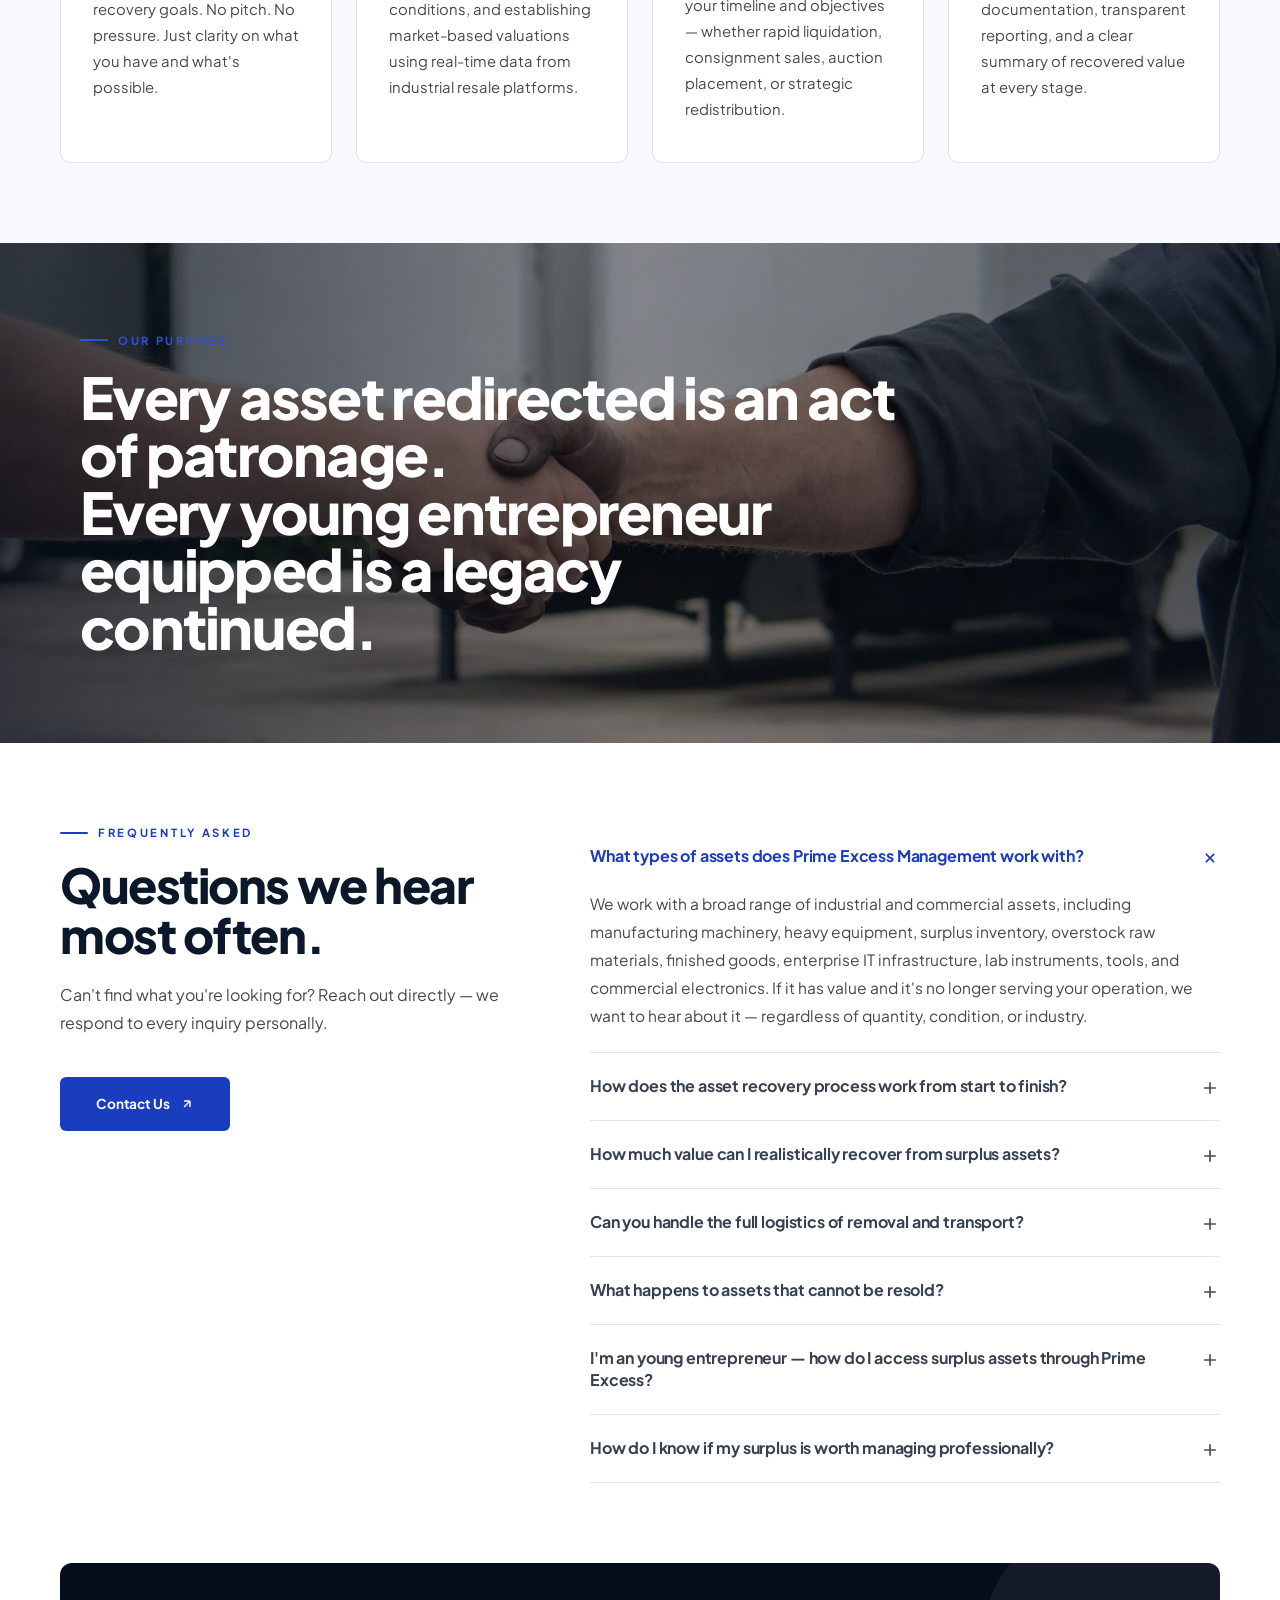
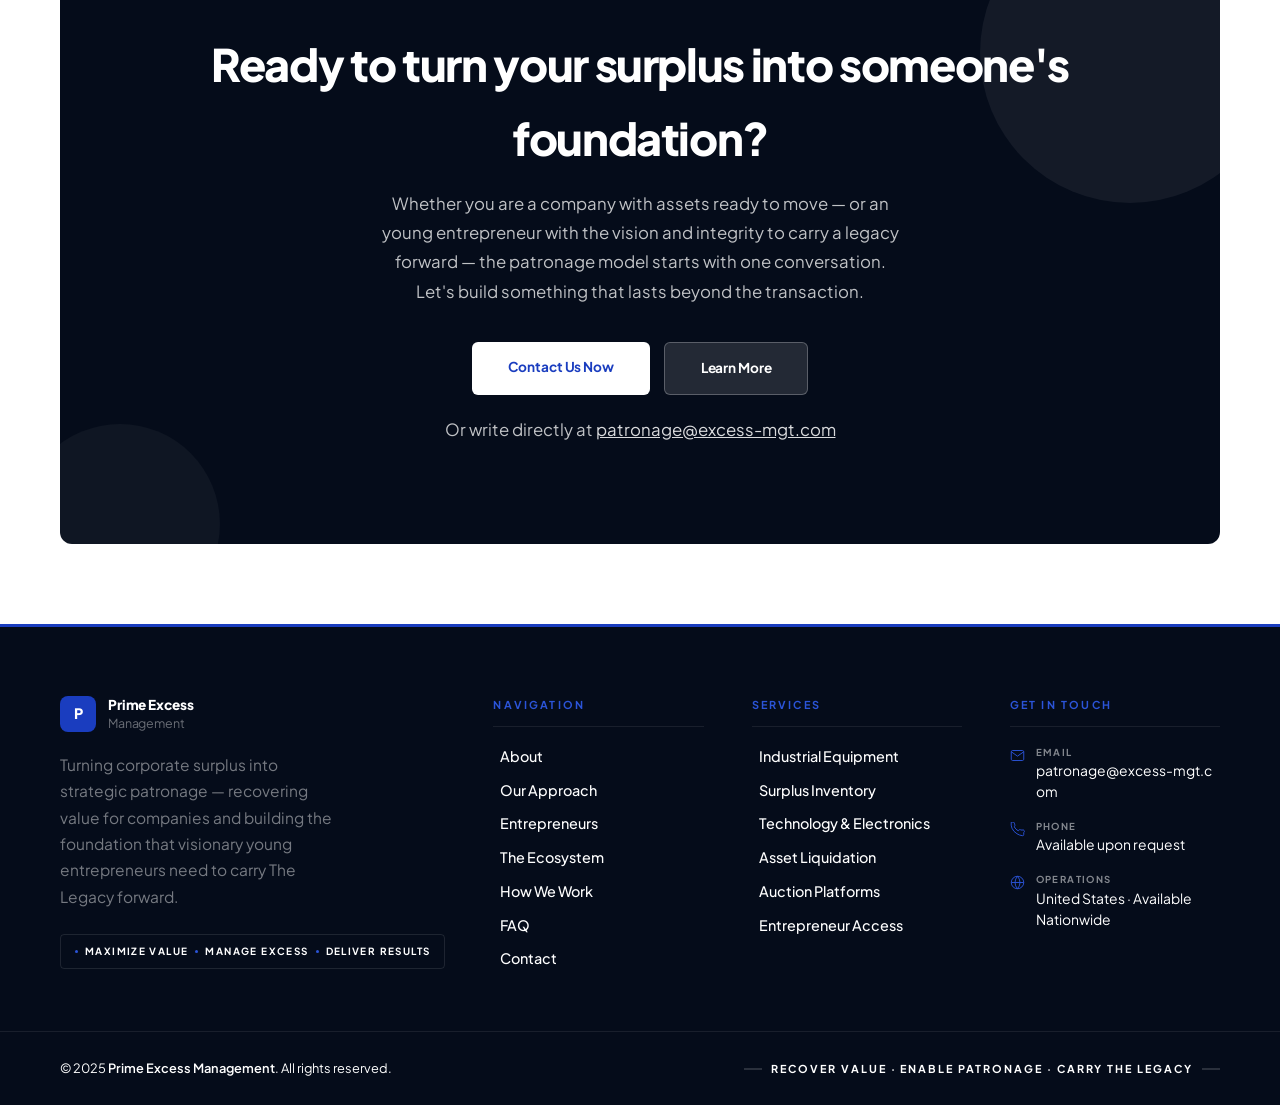
==== commit c0080661: "correos" ====
--- a/index.html
+++ b/index.html
@@ -609,7 +609,7 @@
         <div class="section-tag reveal">Frequently Asked</div>
         <h2 class="reveal d1">Questions we hear most often.</h2>
         <p class="reveal d2">Can't find what you're looking for? Reach out directly — we respond to every inquiry personally.</p>
-        <a href="mailto:contact@primeexcessmgmt.com" class="hbtn hbtn-blue reveal d3" style="display:inline-flex;margin-top:8px;">Contact Us <svg viewBox="0 0 24 24" fill="none" stroke="currentColor" stroke-width="2.5"><path d="M7 17L17 7M17 7H7M17 7v10"/></svg></a>
+        <a href="mailto:patronage@excess-mgt.com" class="hbtn hbtn-blue reveal d3" style="display:inline-flex;margin-top:8px;">Contact Us <svg viewBox="0 0 24 24" fill="none" stroke="currentColor" stroke-width="2.5"><path d="M7 17L17 7M17 7H7M17 7v10"/></svg></a>
       </div>
       <div class="faq-right">
         <div class="faq-item">
@@ -683,10 +683,10 @@
       <h3>Ready to turn your surplus into someone's foundation?</h3>
       <p>Whether you are a company with assets ready to move — or an young entrepreneur with the vision and integrity to carry a legacy forward — the patronage model starts with one conversation. Let's build something that lasts beyond the transaction.</p>
       <div class="cta-block-btns">
-        <a href="mailto:contact@primeexcessmgmt.com" class="btn-g btn-white">Contact Us Now</a>
+        <a href="mailto:patronage@excess-mgt.com" class="btn-g btn-white">Contact Us Now</a>
         <a href="#about" class="btn-g btn-ghost-w">Learn More</a>
       </div>
-      <p class="cta-email-note">Or write directly at&nbsp;<a href="mailto:contact@primeexcessmgmt.com">contact@primeexcessmgmt.com</a></p>
+      <p class="cta-email-note">Or write directly at&nbsp;<a href="mailto:patronage@excess-mgt.com">patronage@excess-mgt.com</a></p>
     </div>
   </div>
 </section>
@@ -740,7 +740,7 @@
       <div class="footer-contact-block">
         <div class="footer-contact-item">
           <svg class="fc-icon" viewBox="0 0 24 24" fill="none" stroke="currentColor" stroke-width="1.5"><path d="M4 4h16c1.1 0 2 .9 2 2v12c0 1.1-.9 2-2 2H4c-1.1 0-2-.9-2-2V6c0-1.1.9-2 2-2z"/><polyline points="22,6 12,13 2,6"/></svg>
-          <div class="fc-text"><div class="fc-label">Email</div><a href="mailto:contact@primeexcessmgmt.com">contact@primeexcessmgmt.com</a></div>
+          <div class="fc-text"><div class="fc-label">Email</div><a href="mailto:patronage@excess-mgt.com">patronage@excess-mgt.com</a></div>
         </div>
         <div class="footer-contact-item">
           <svg class="fc-icon" viewBox="0 0 24 24" fill="none" stroke="currentColor" stroke-width="1.5"><path d="M22 16.92v3a2 2 0 01-2.18 2 19.79 19.79 0 01-8.63-3.07A19.5 19.5 0 013.07 9.81 19.79 19.79 0 012 .12h3a2 2 0 012 1.72c.127.96.361 1.903.7 2.81a2 2 0 01-.45 2.11L6.91 7.91a16 16 0 006.16 6.16l1.27-1.27a2 2 0 012.11-.45c.907.339 1.85.573 2.81.7A2 2 0 0122 16.92z"/></svg>
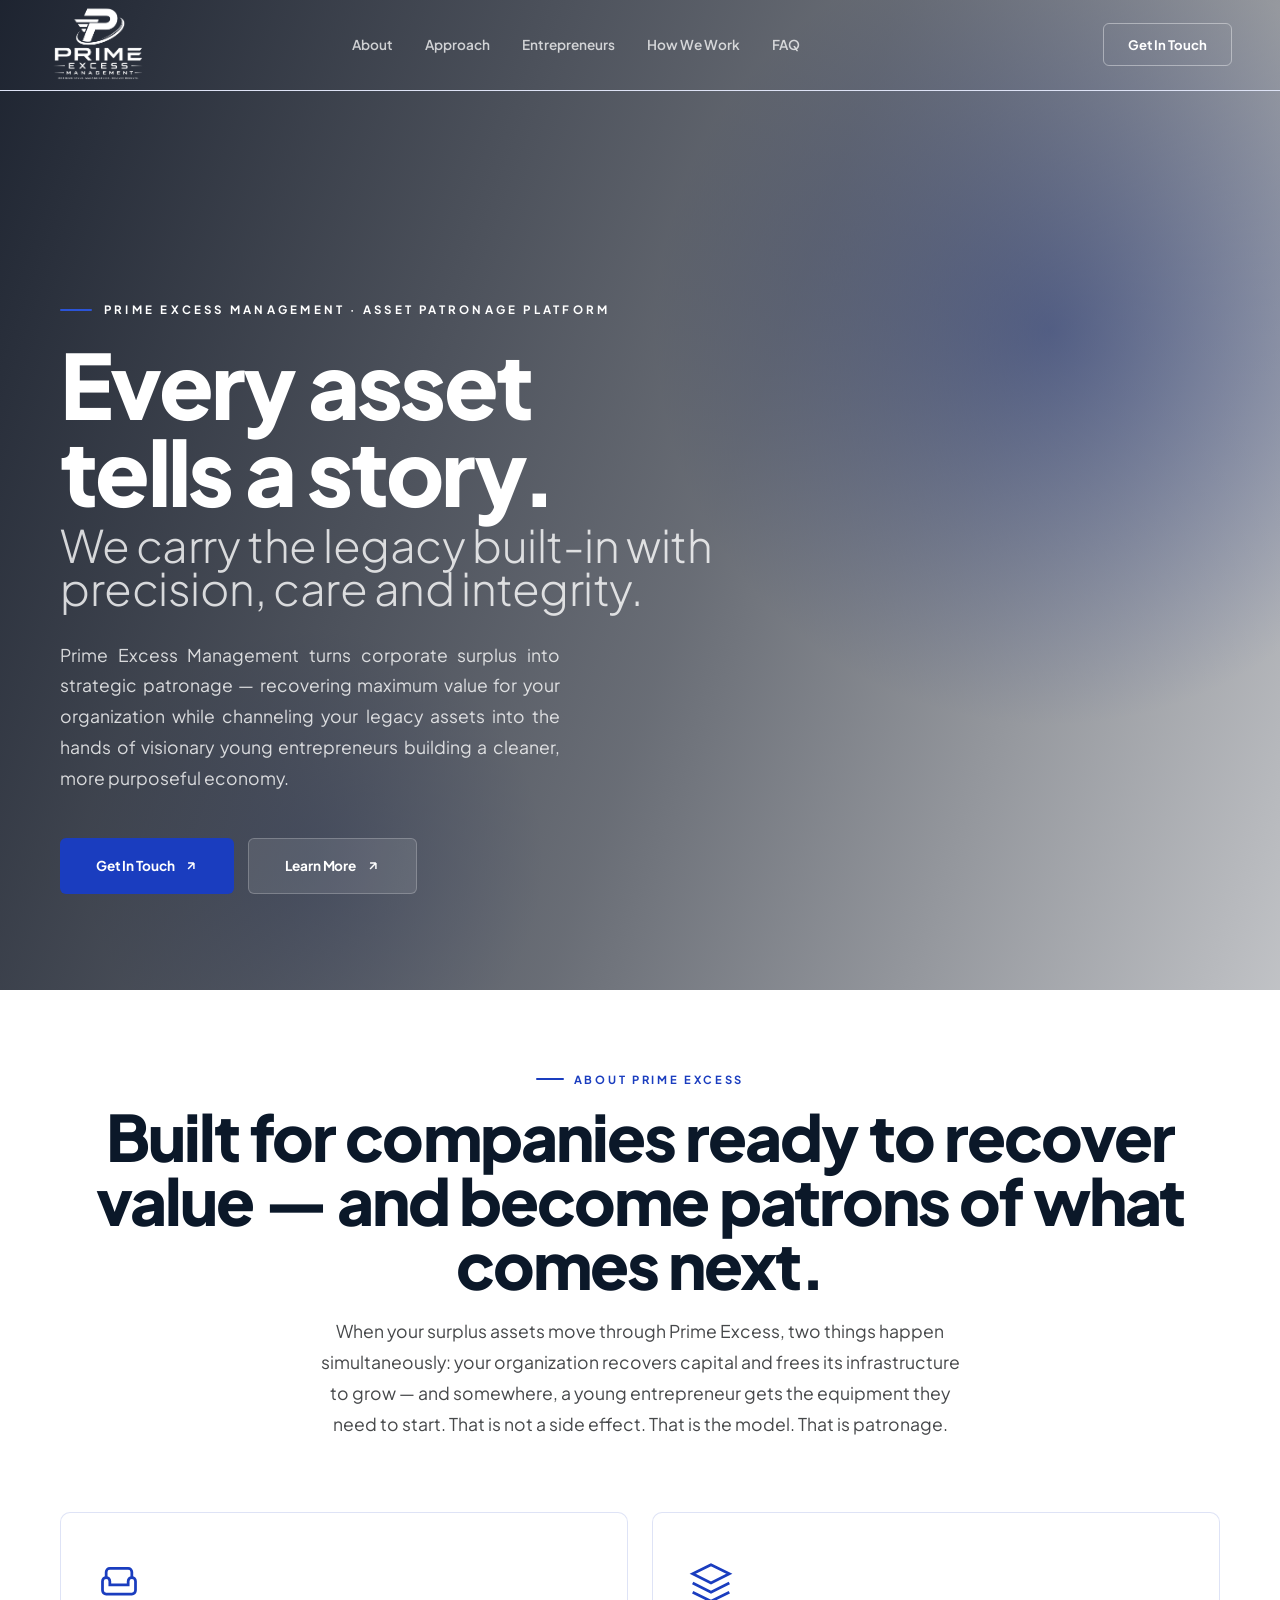
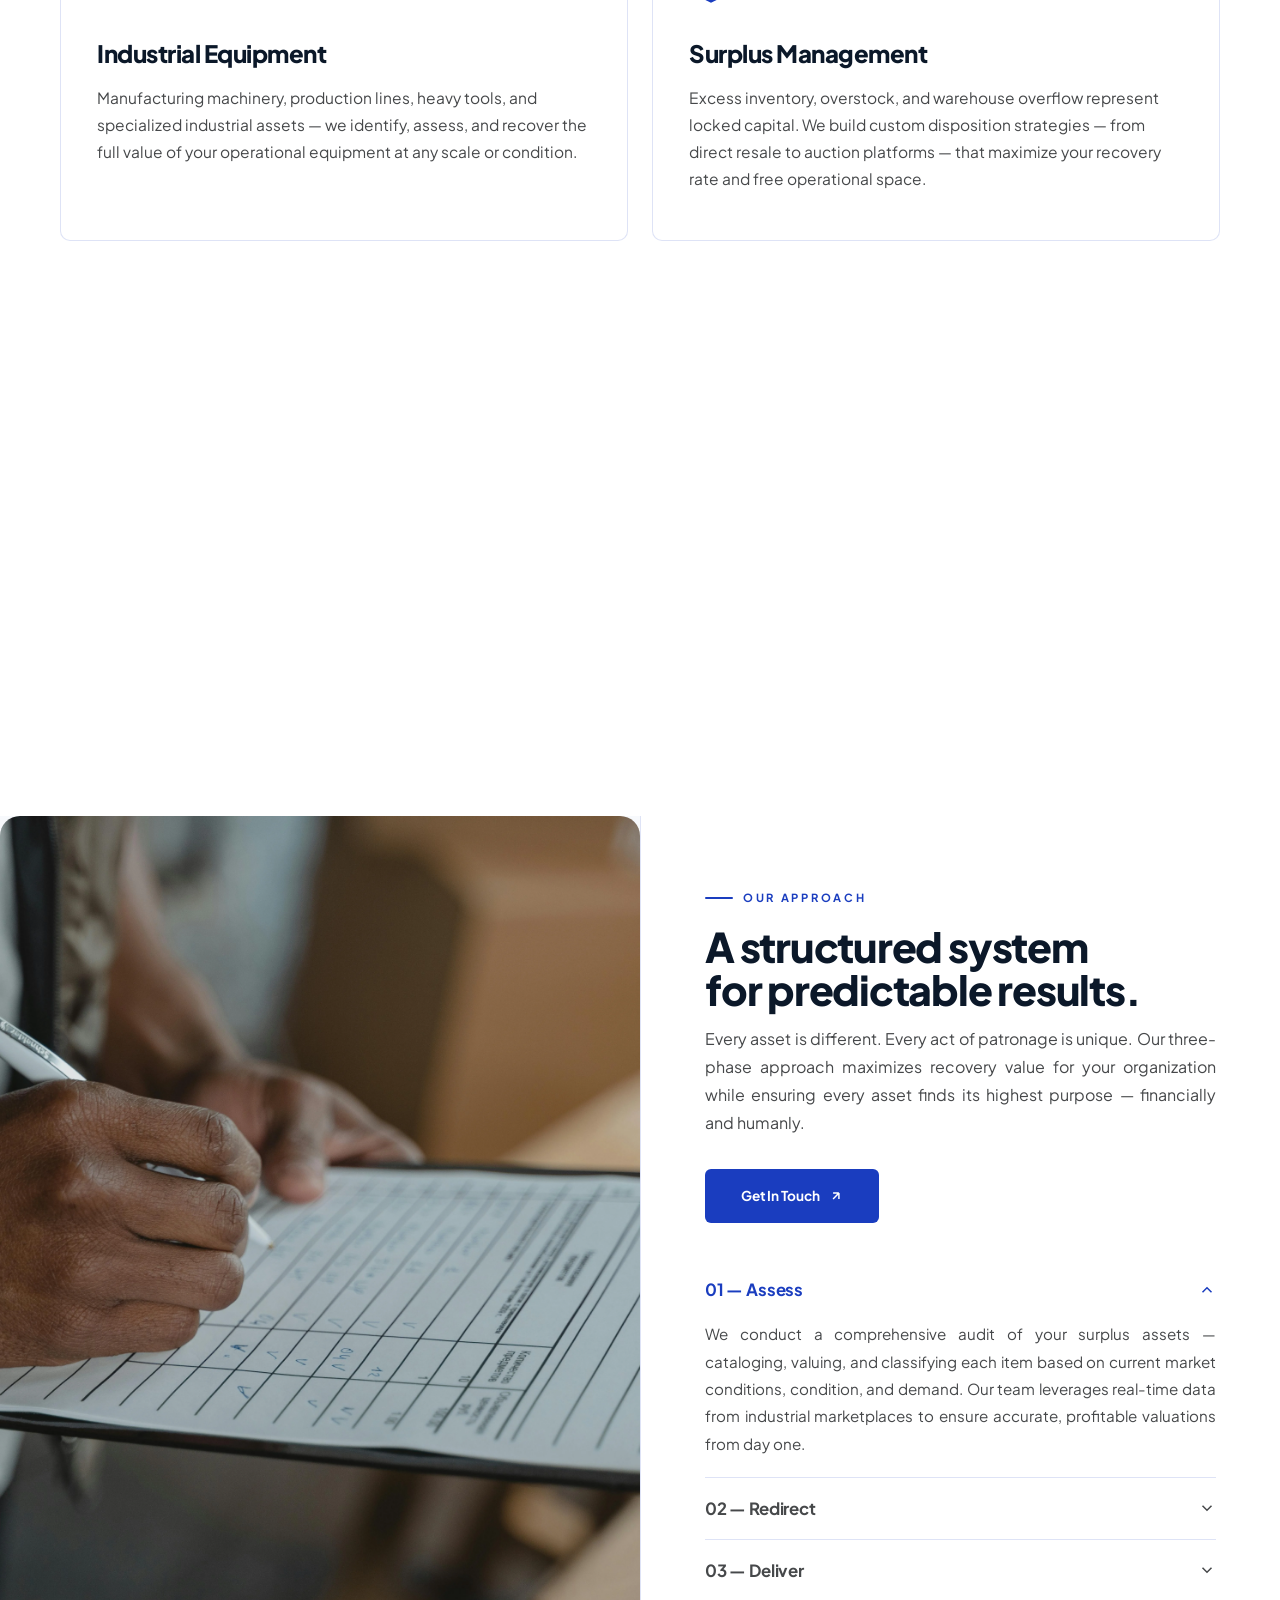
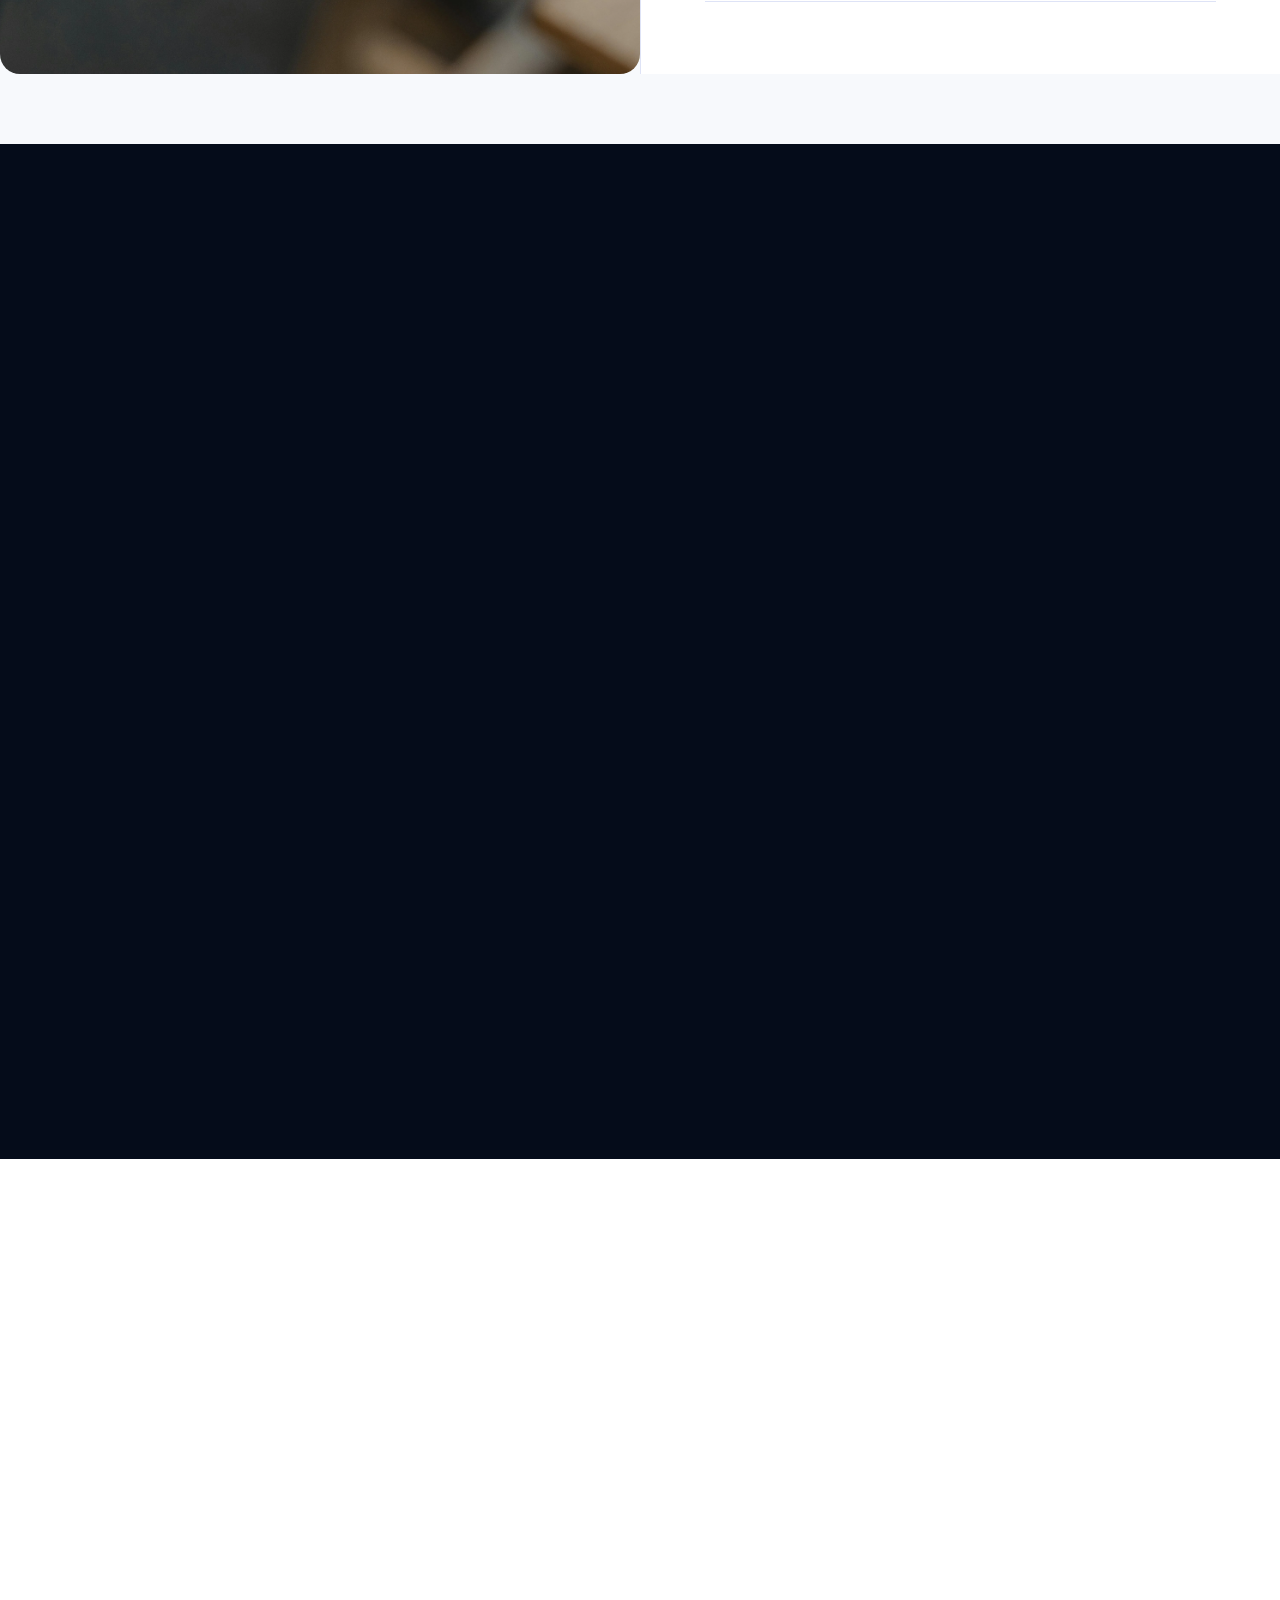
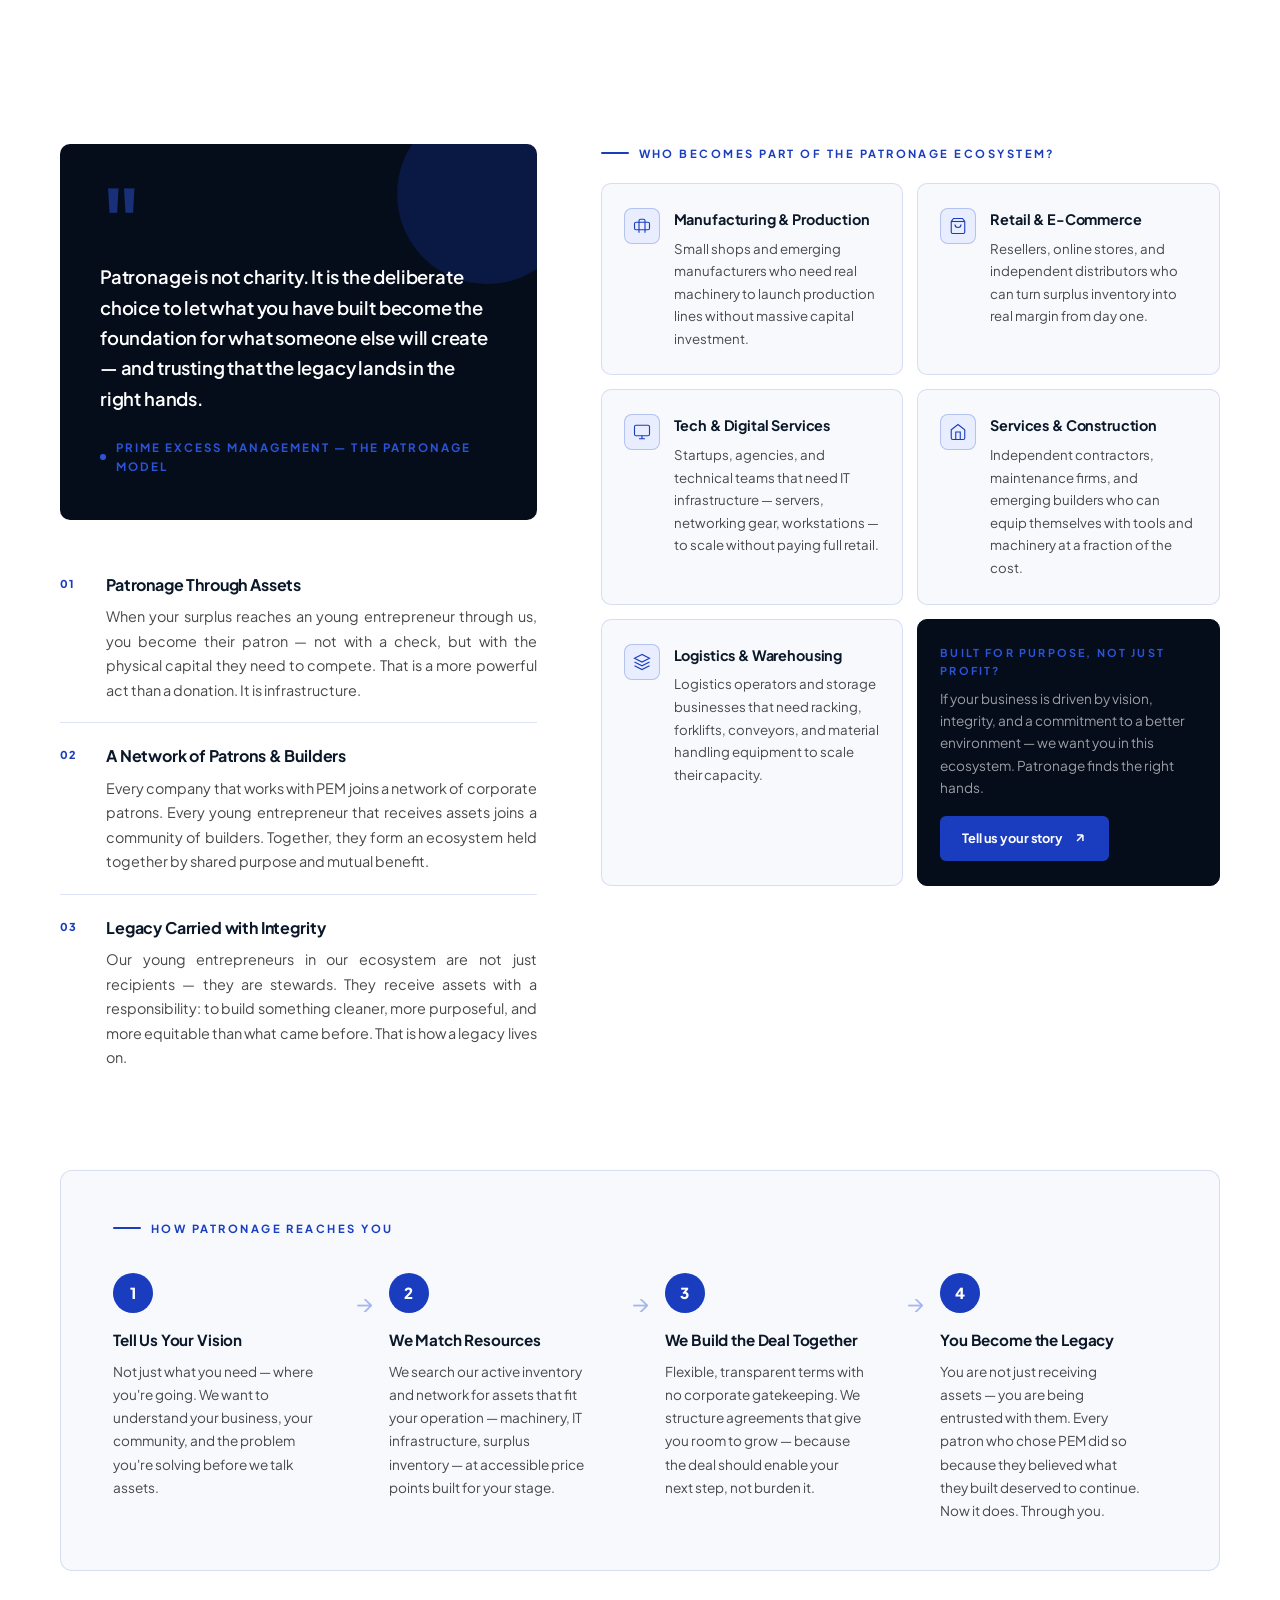
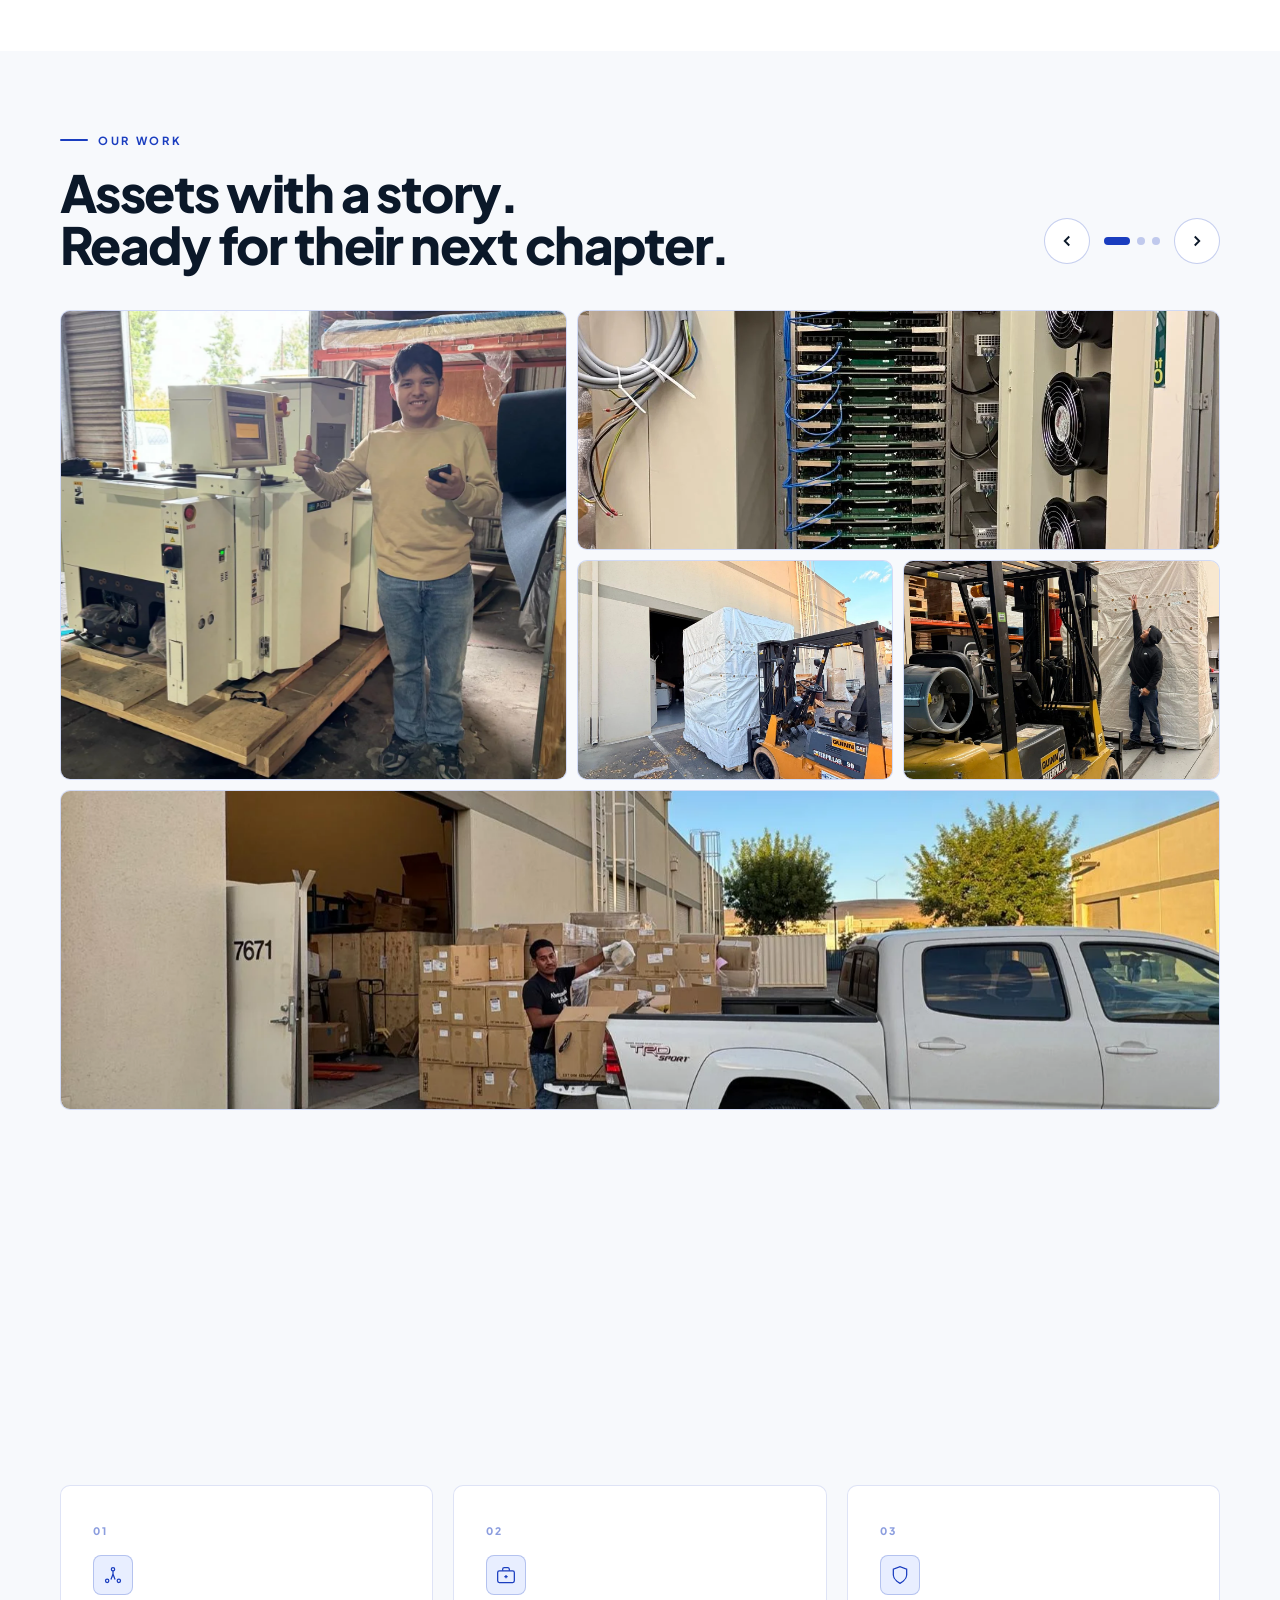
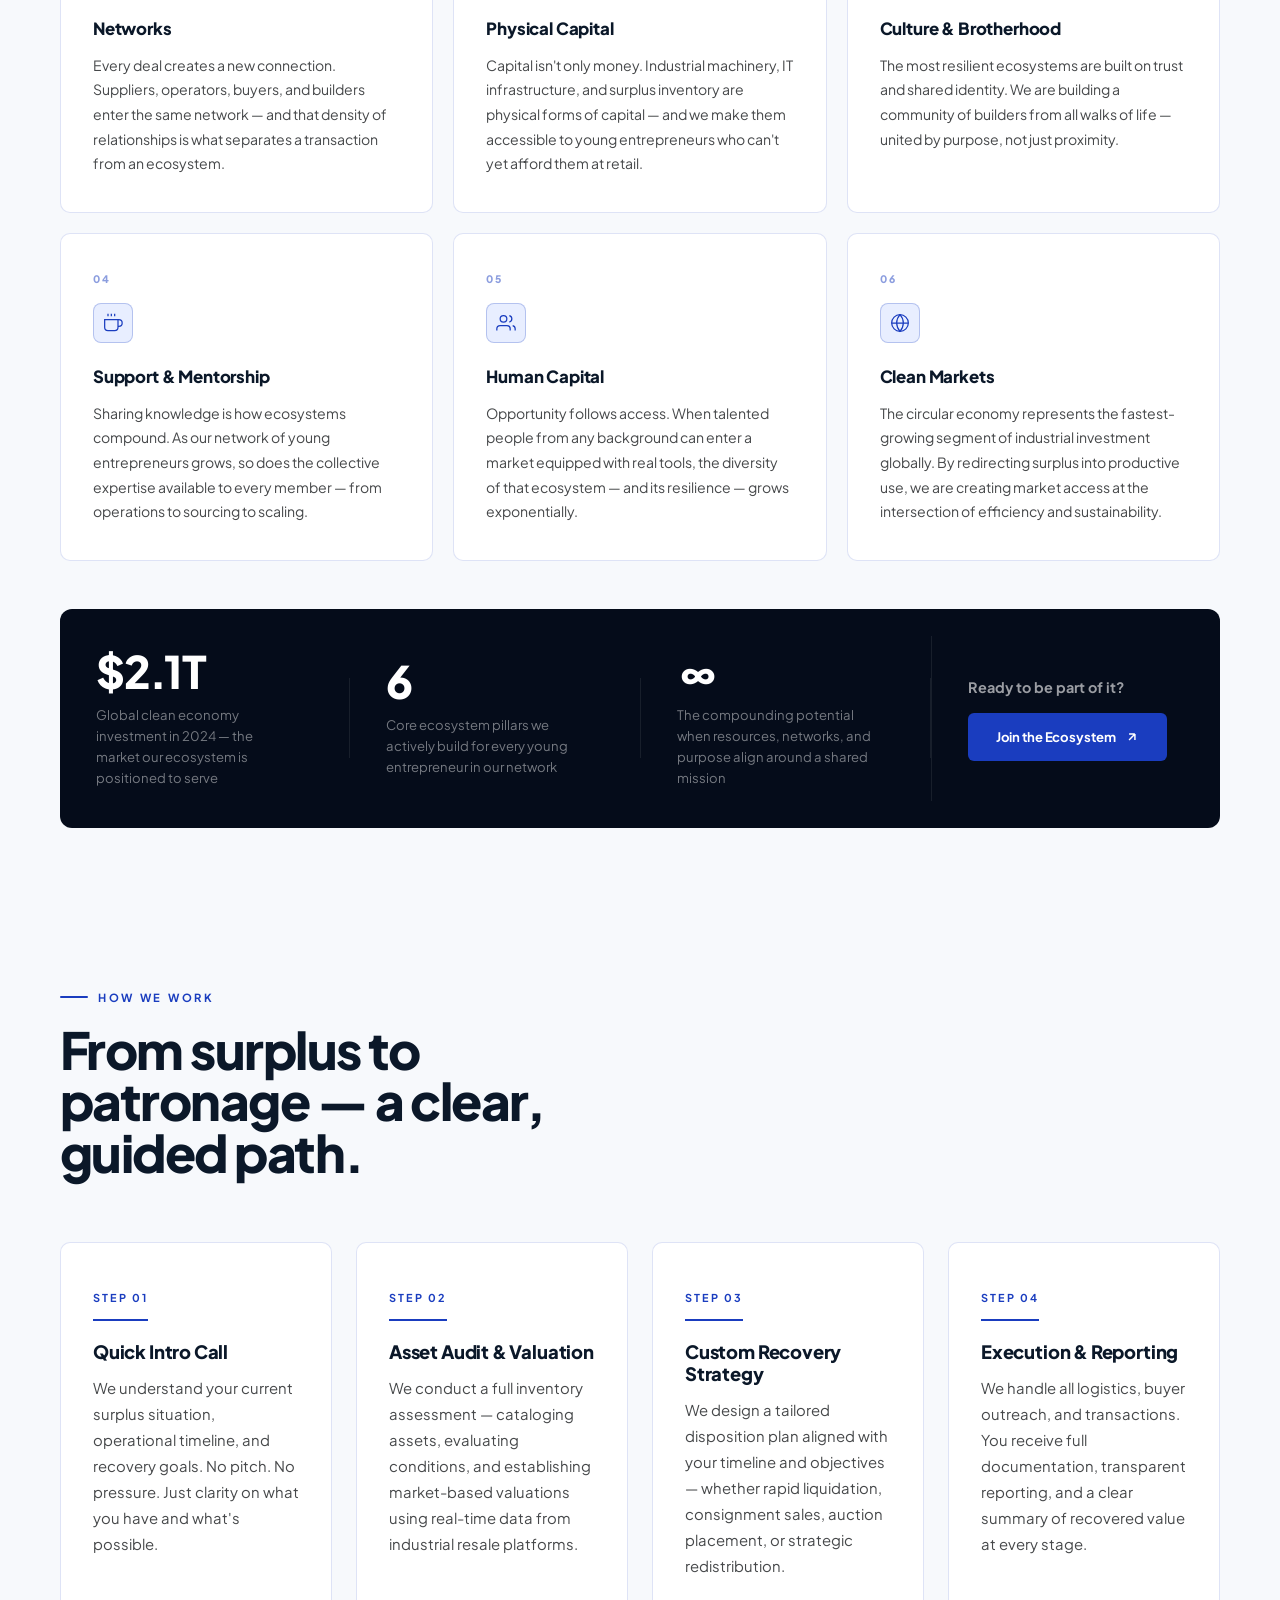
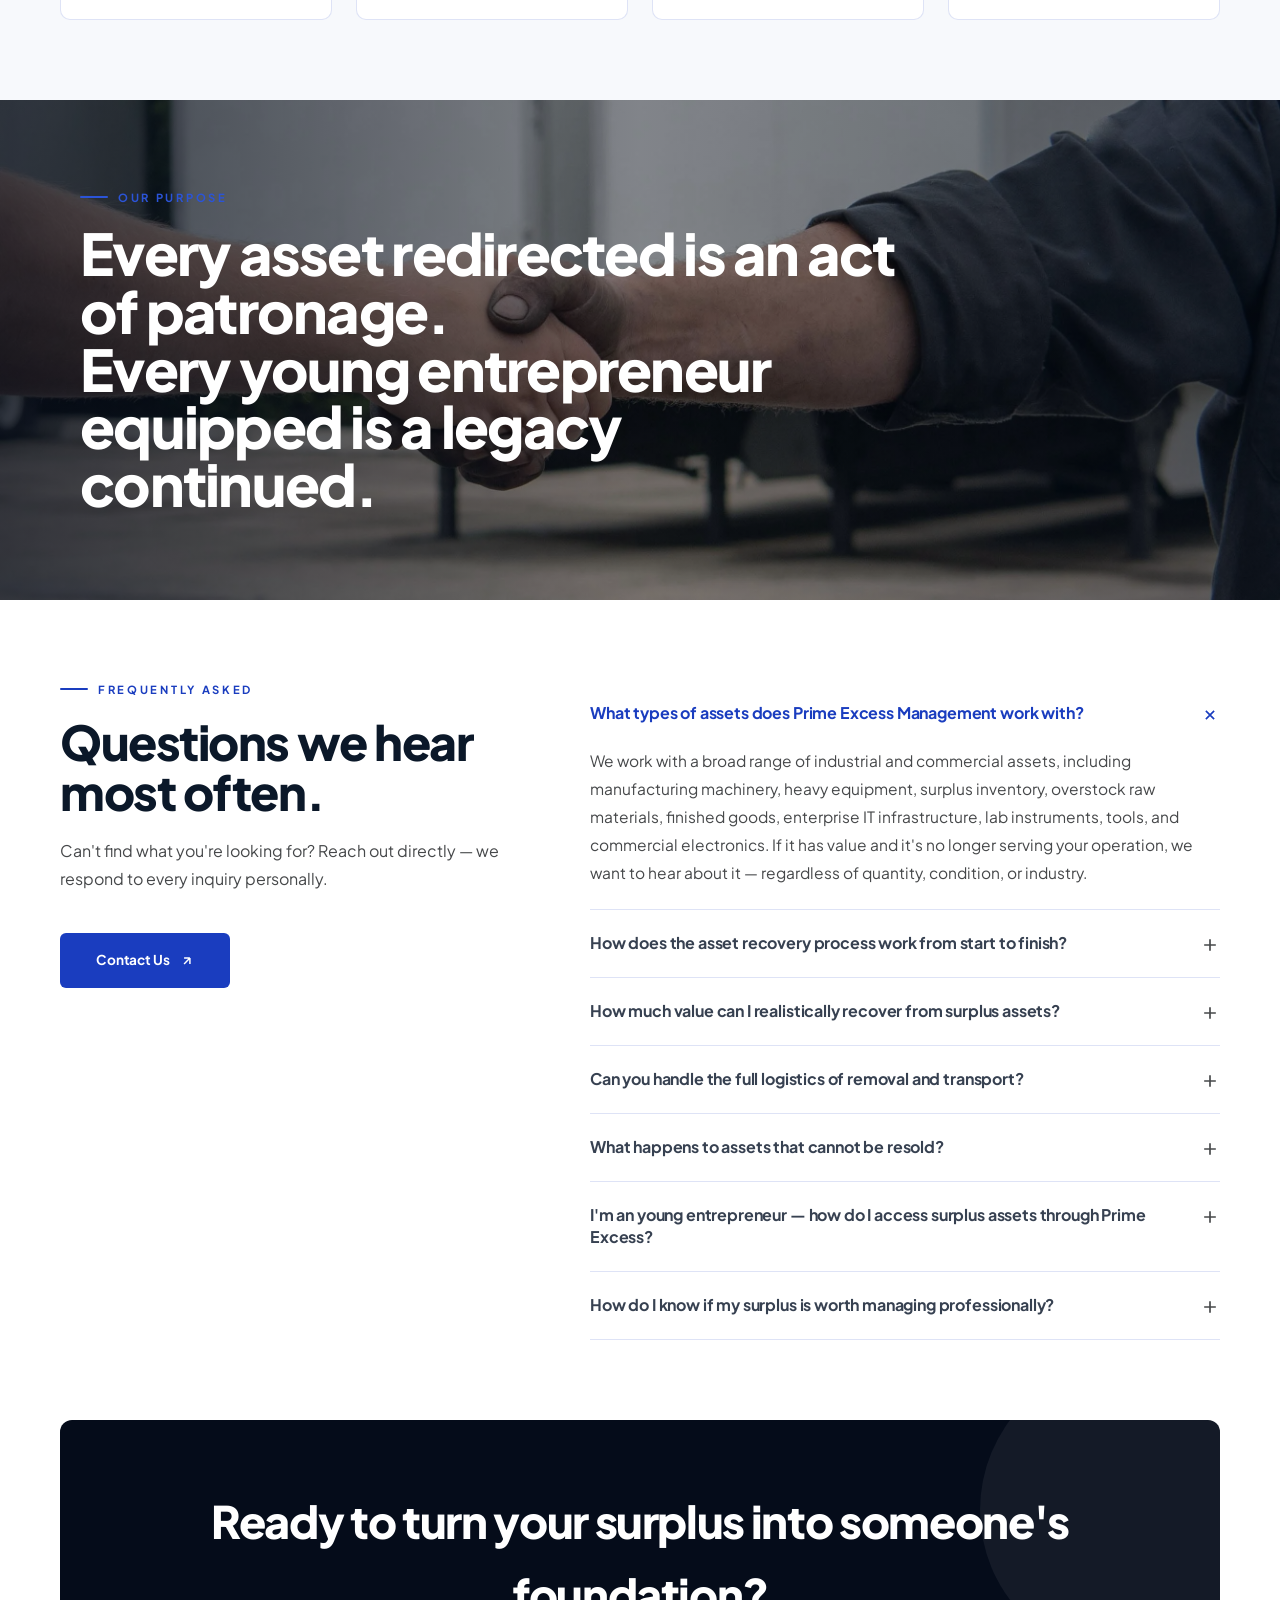
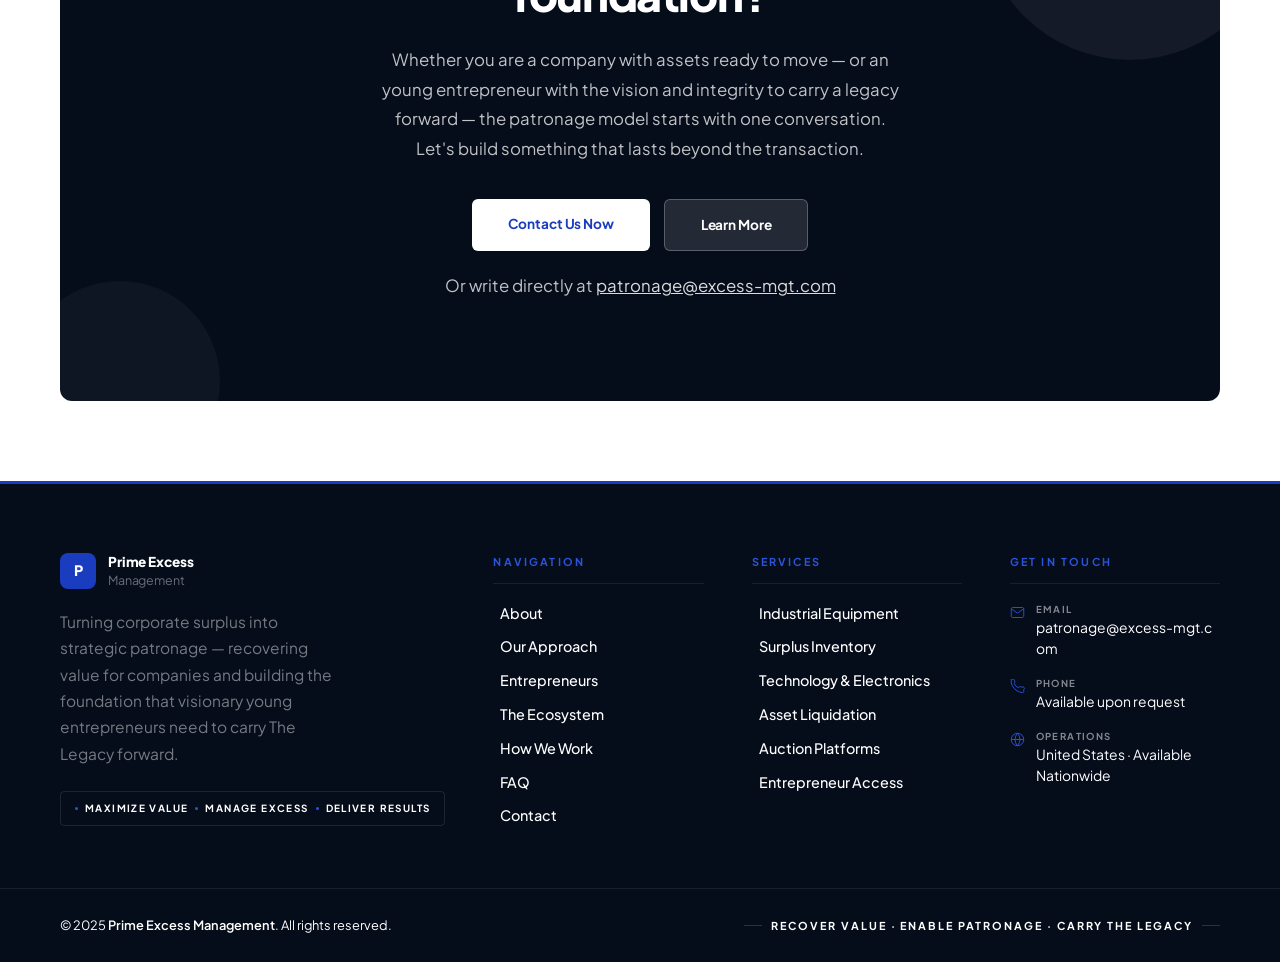
==== commit d63e7a9a: "logos" ====
--- a/index.html
+++ b/index.html
@@ -61,7 +61,7 @@
   </div>
 </section>
 
-<!-- ══ 2. LOGO STRIP ══ -->
+<!-- ══ 2. LOGO STRIP ══ 
 <div class="logo-strip">
   <div class="logo-strip-label">Trusted by companies across industries</div>
   <div class="logo-strip-row">
@@ -71,7 +71,7 @@
     <div class="logo-item"><svg viewBox="0 0 24 24" fill="none" stroke="currentColor" stroke-width="1.5"><circle cx="12" cy="12" r="10"/><path d="M2 12h20M12 2a15.3 15.3 0 014 10 15.3 15.3 0 01-4 10 15.3 15.3 0 01-4-10 15.3 15.3 0 014-10z"/></svg><span>Zac Tech Semi</span></div>
     <div class="logo-item"><svg viewBox="0 0 24 24" fill="none" stroke="currentColor" stroke-width="1.5"><polygon points="12 2 15.09 8.26 22 9.27 17 14.14 18.18 21.02 12 17.77 5.82 21.02 7 14.14 2 9.27 8.91 8.26 12 2"/></svg><span>Zac Tech Semi</span></div>
   </div>
-</div>
+</div>-->
 
 <!-- ══ 3. ABOUT ══ -->
 <section class="about-section sp" id="about">
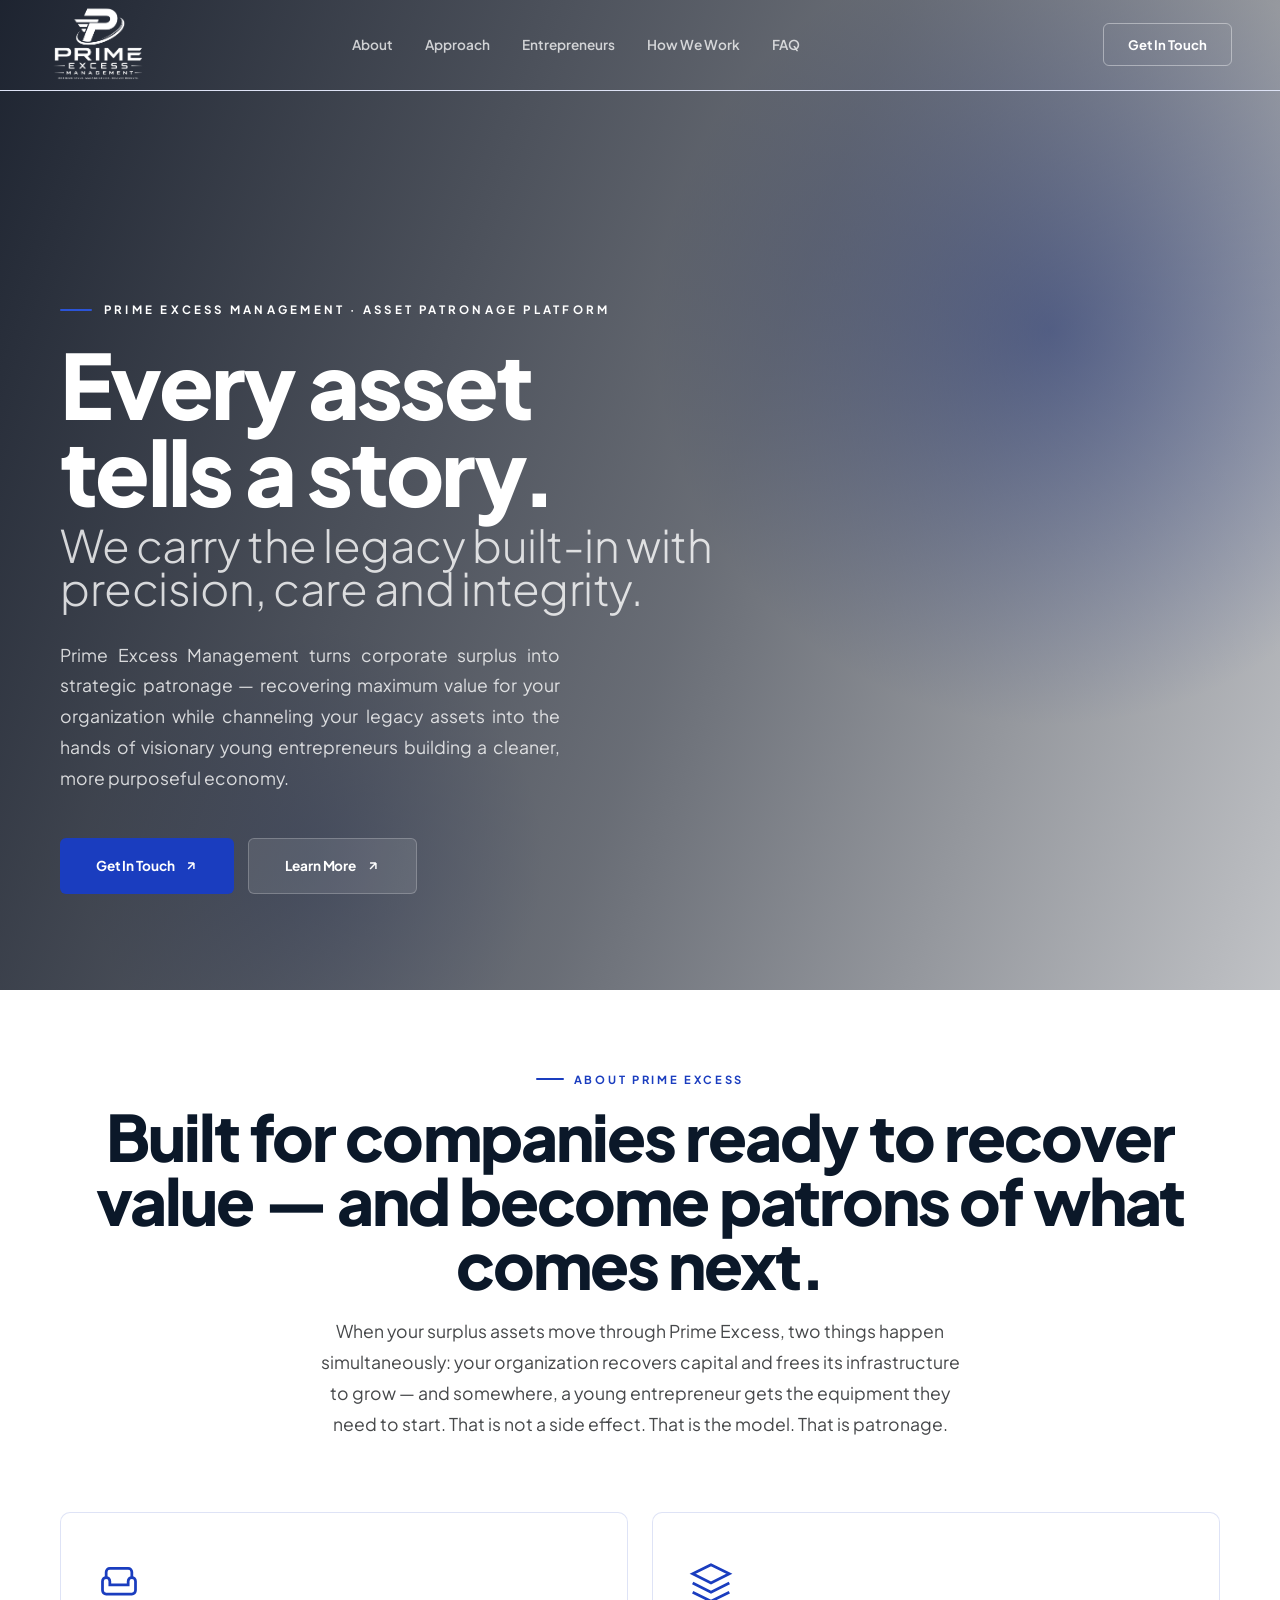
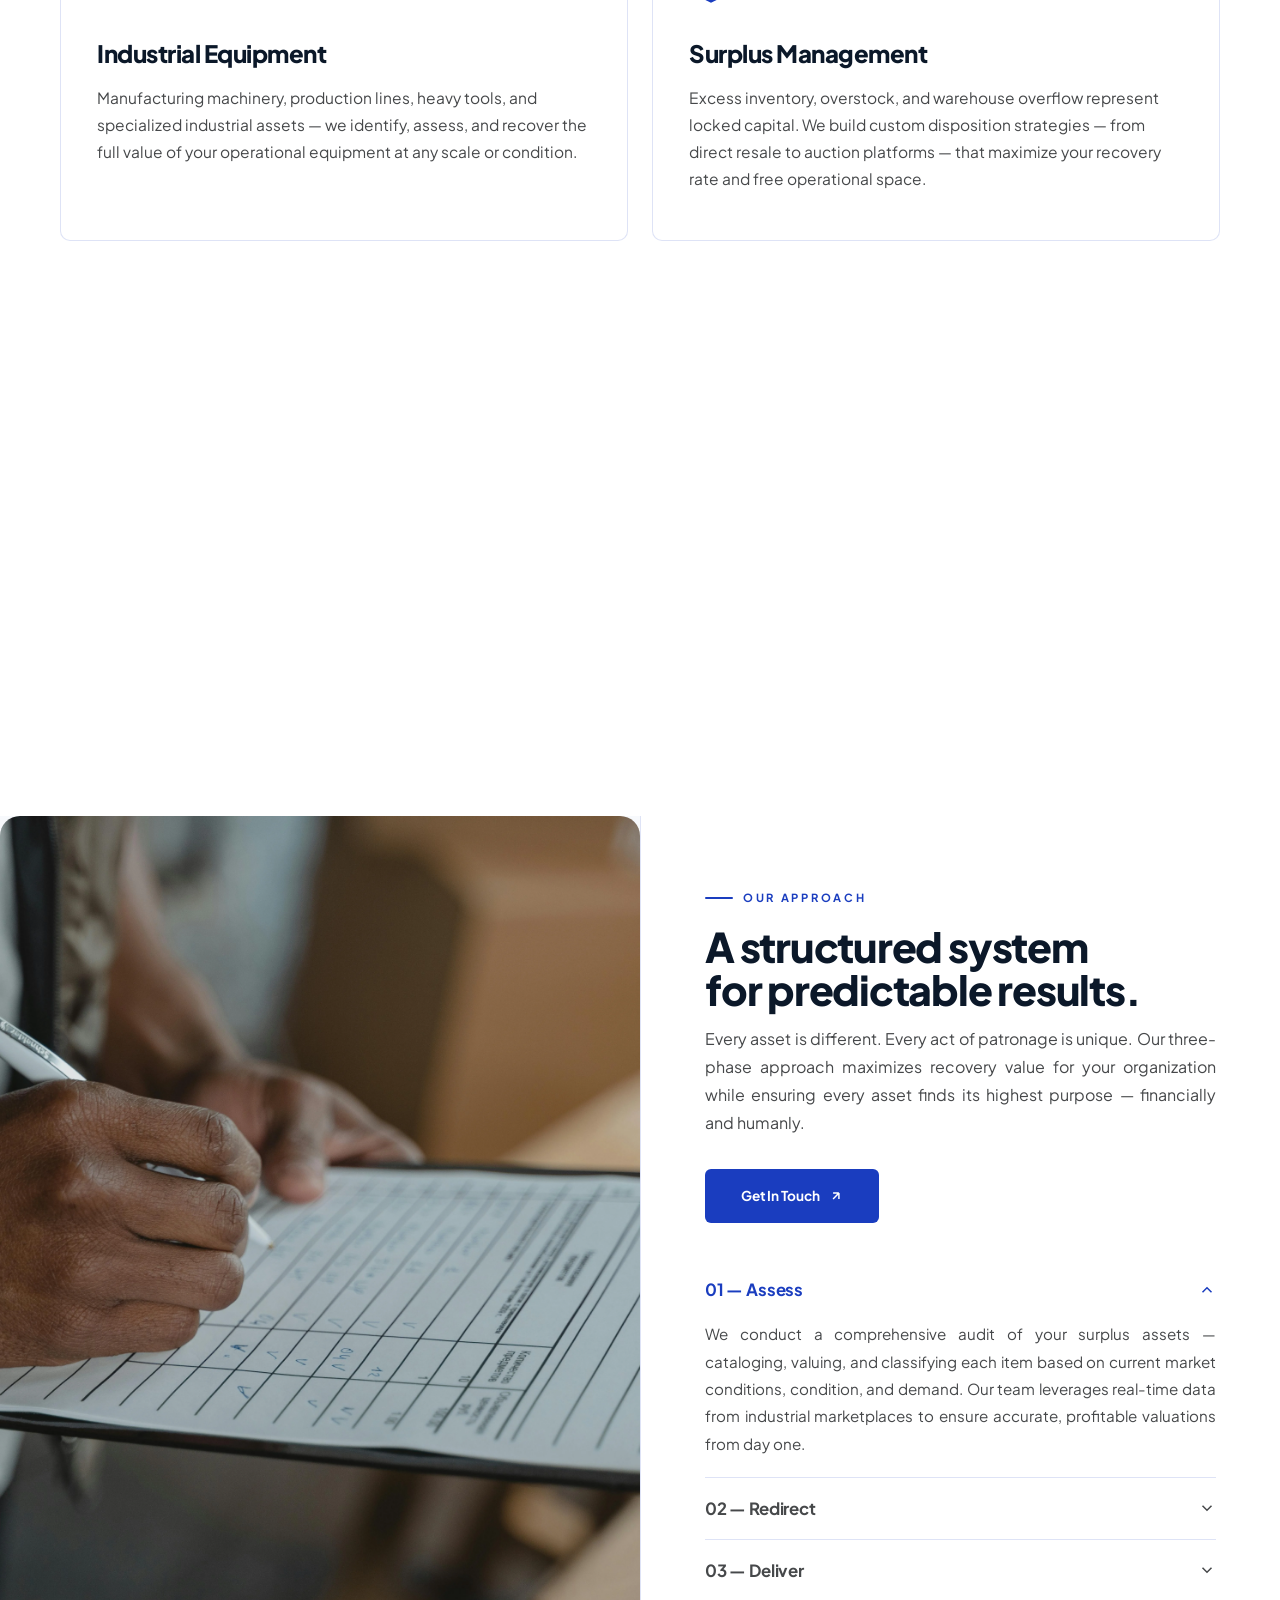
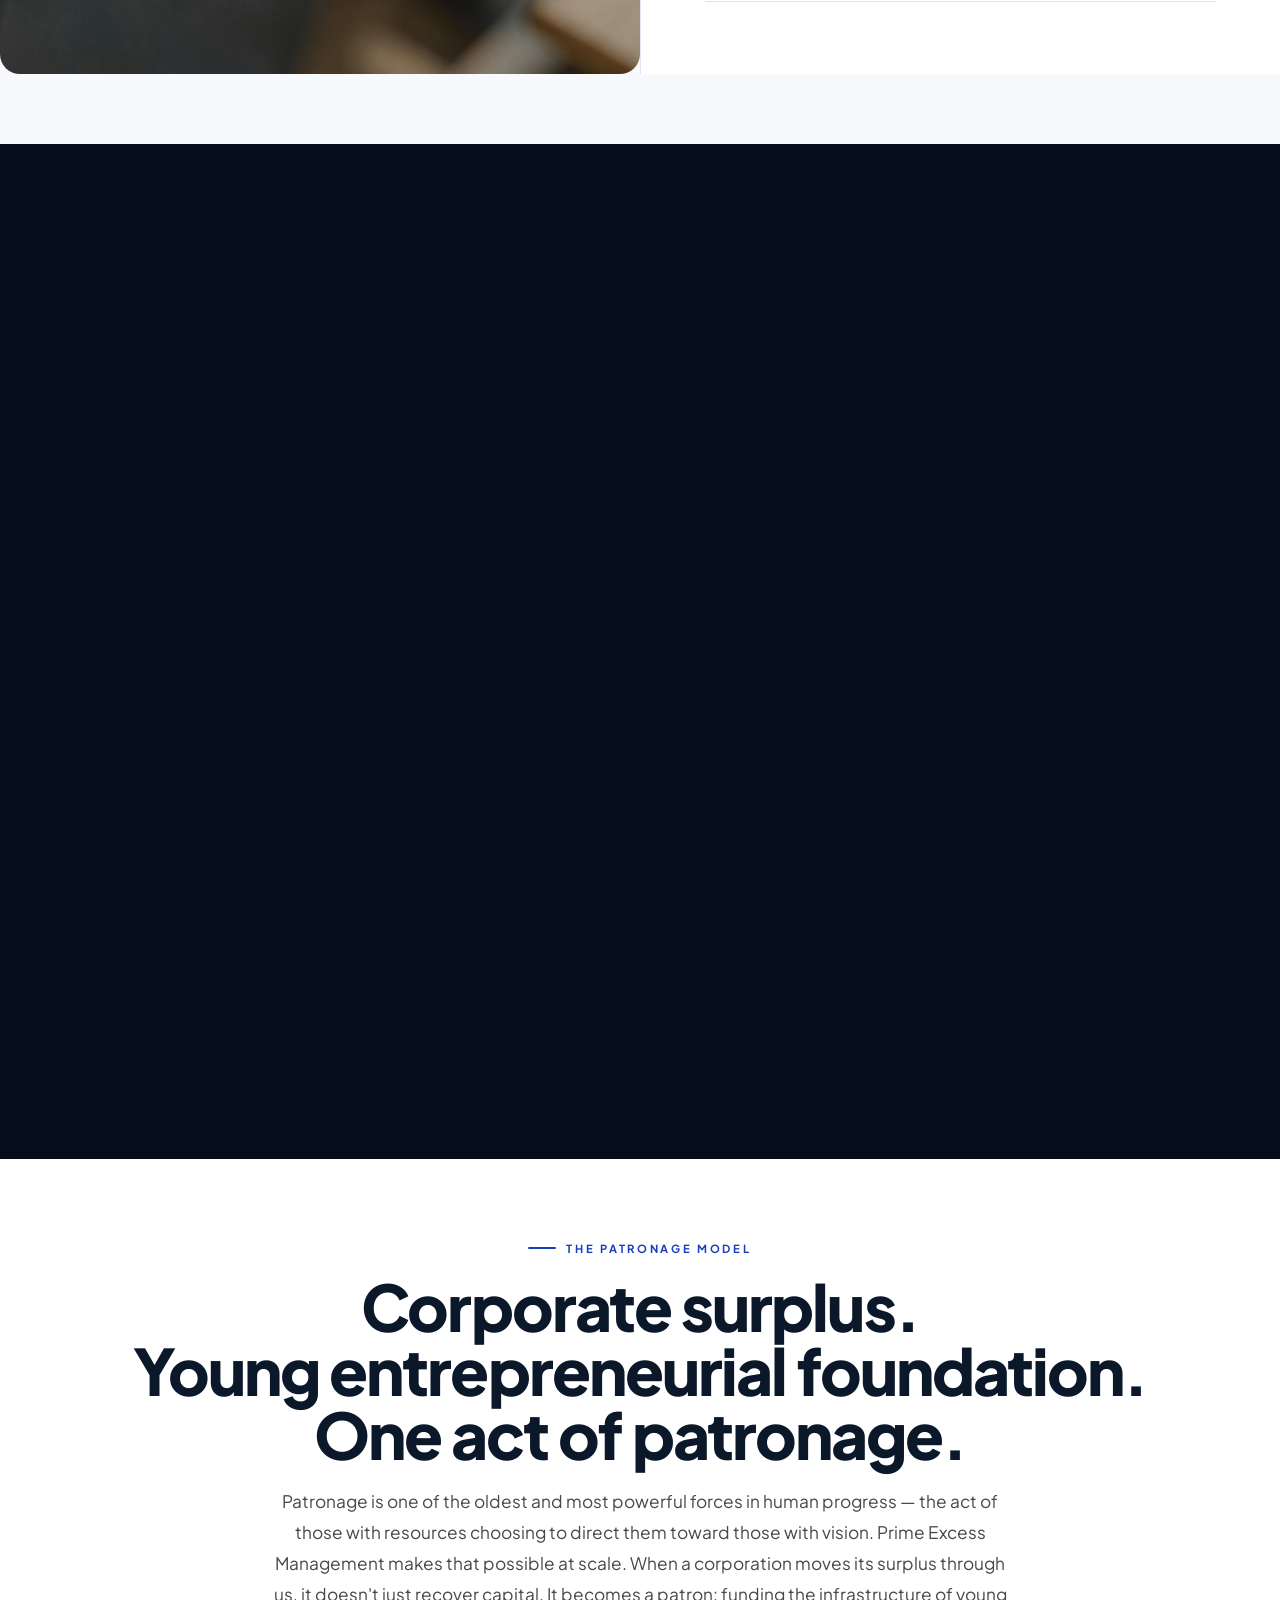
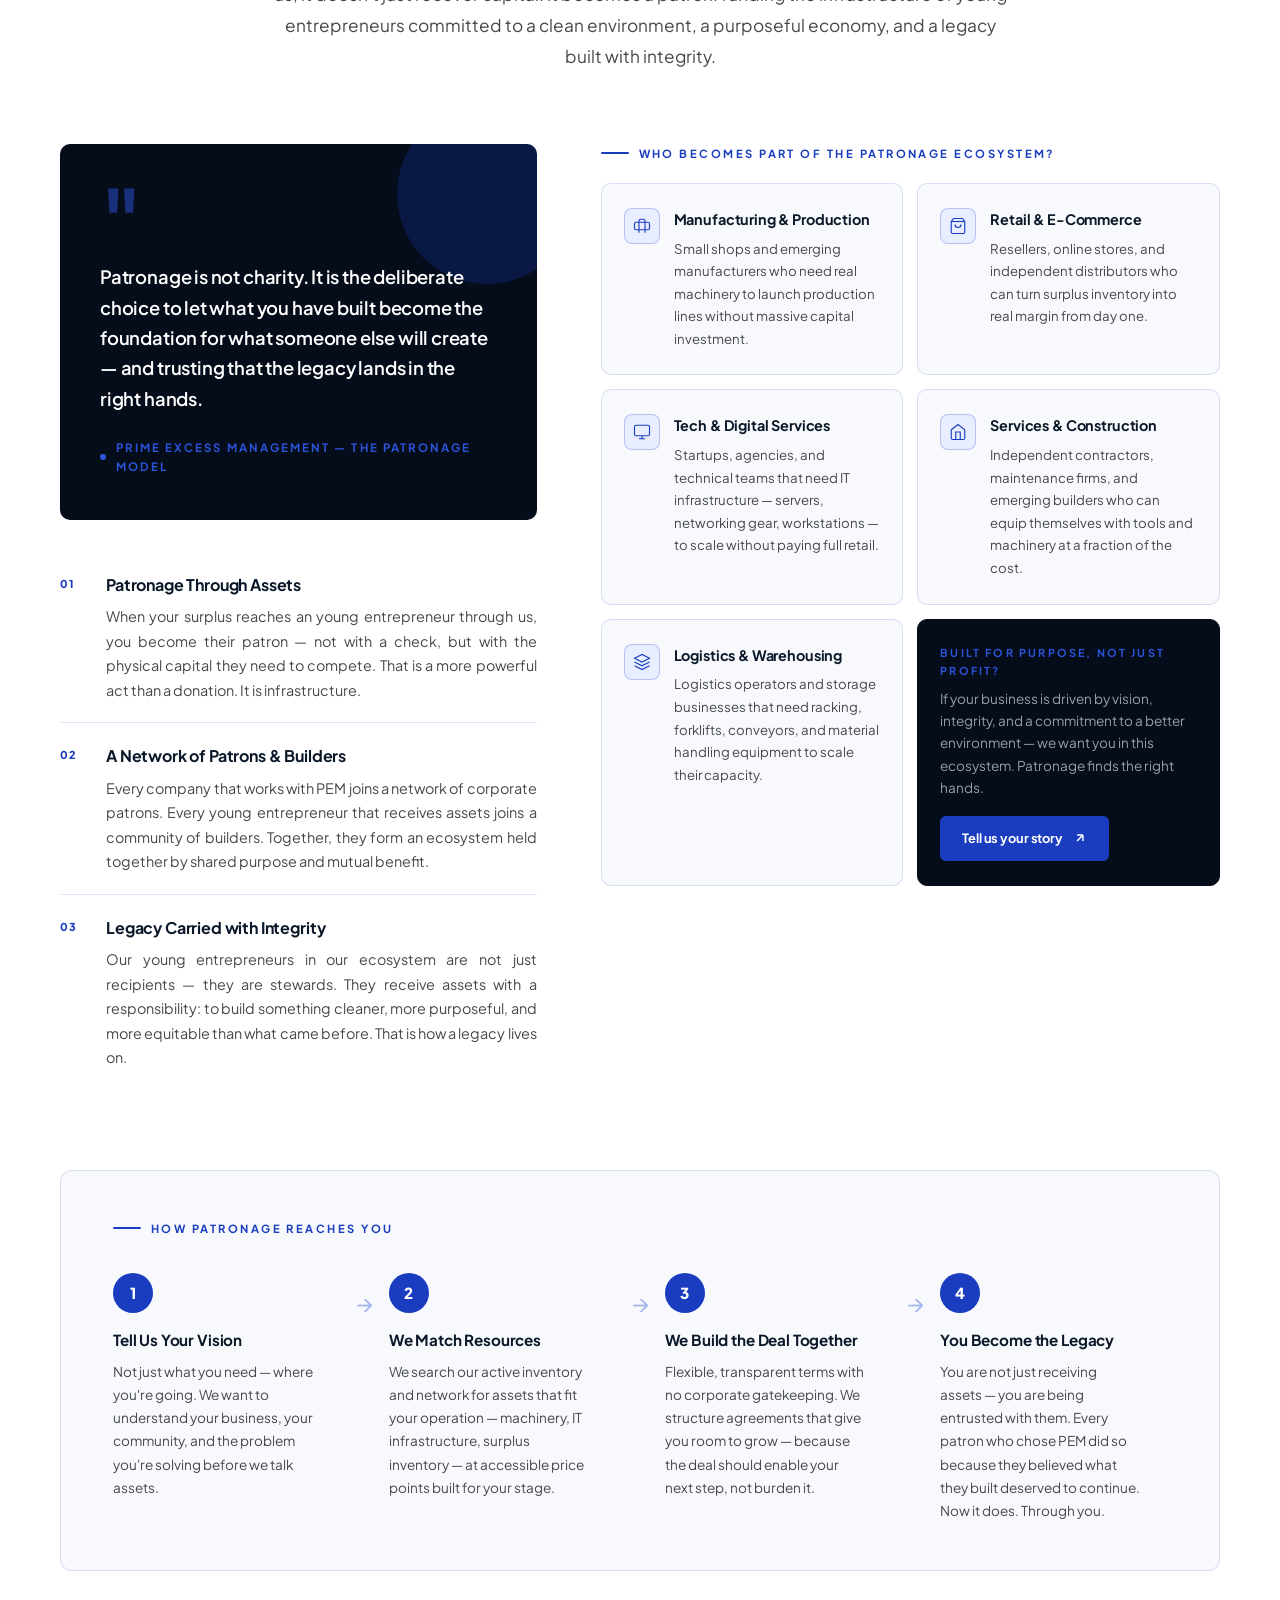
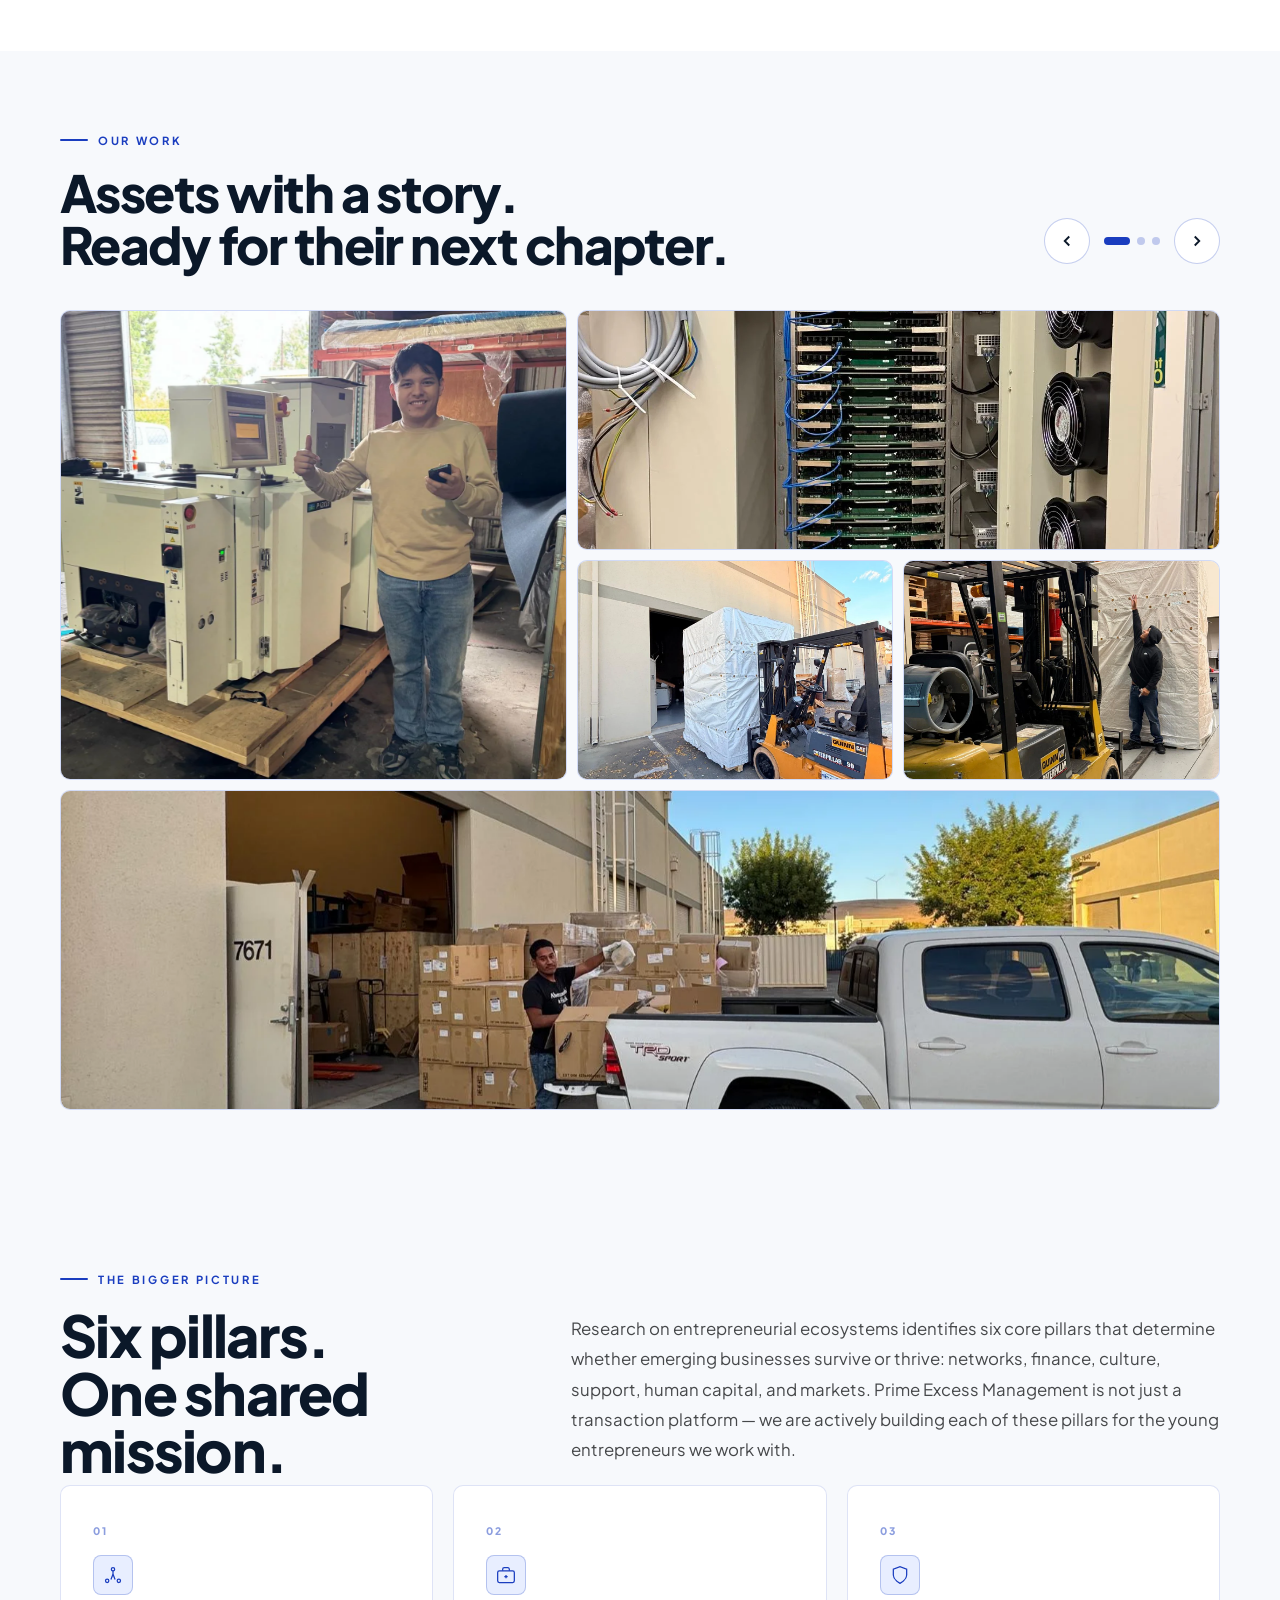
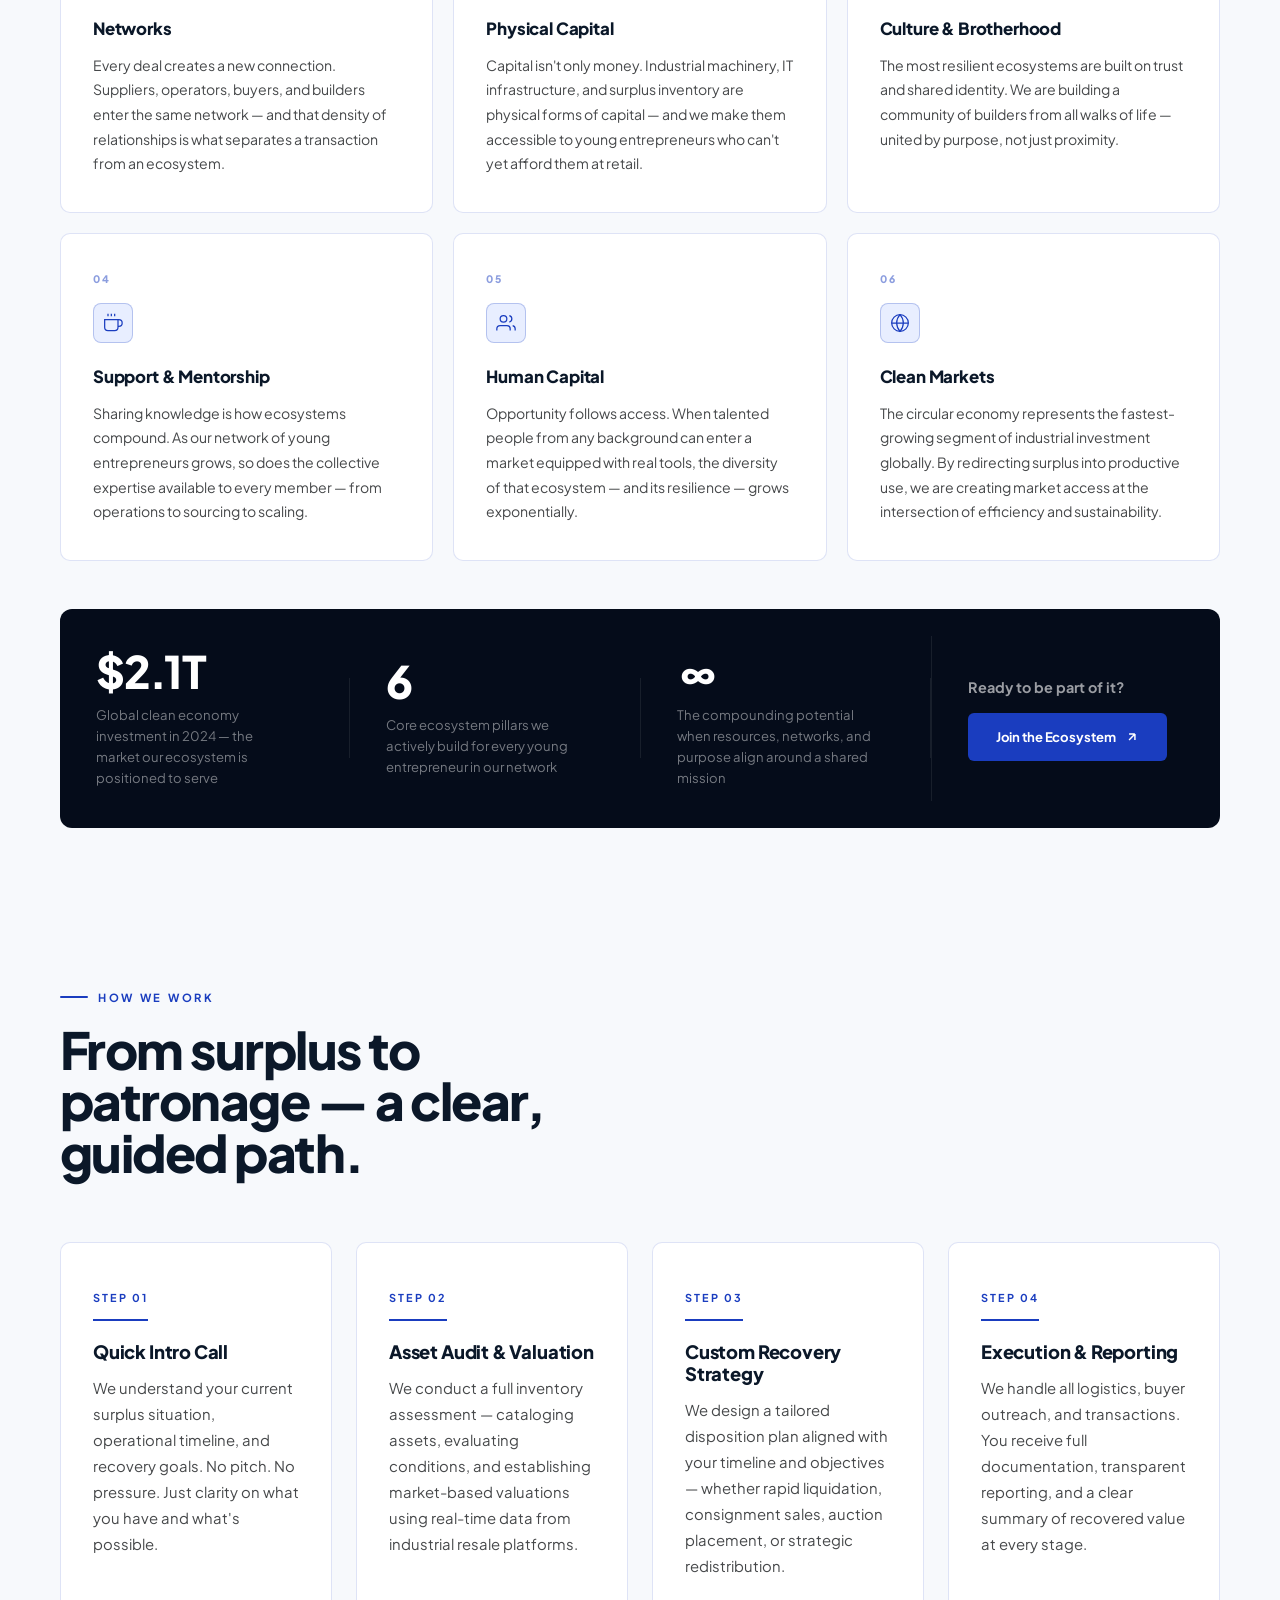
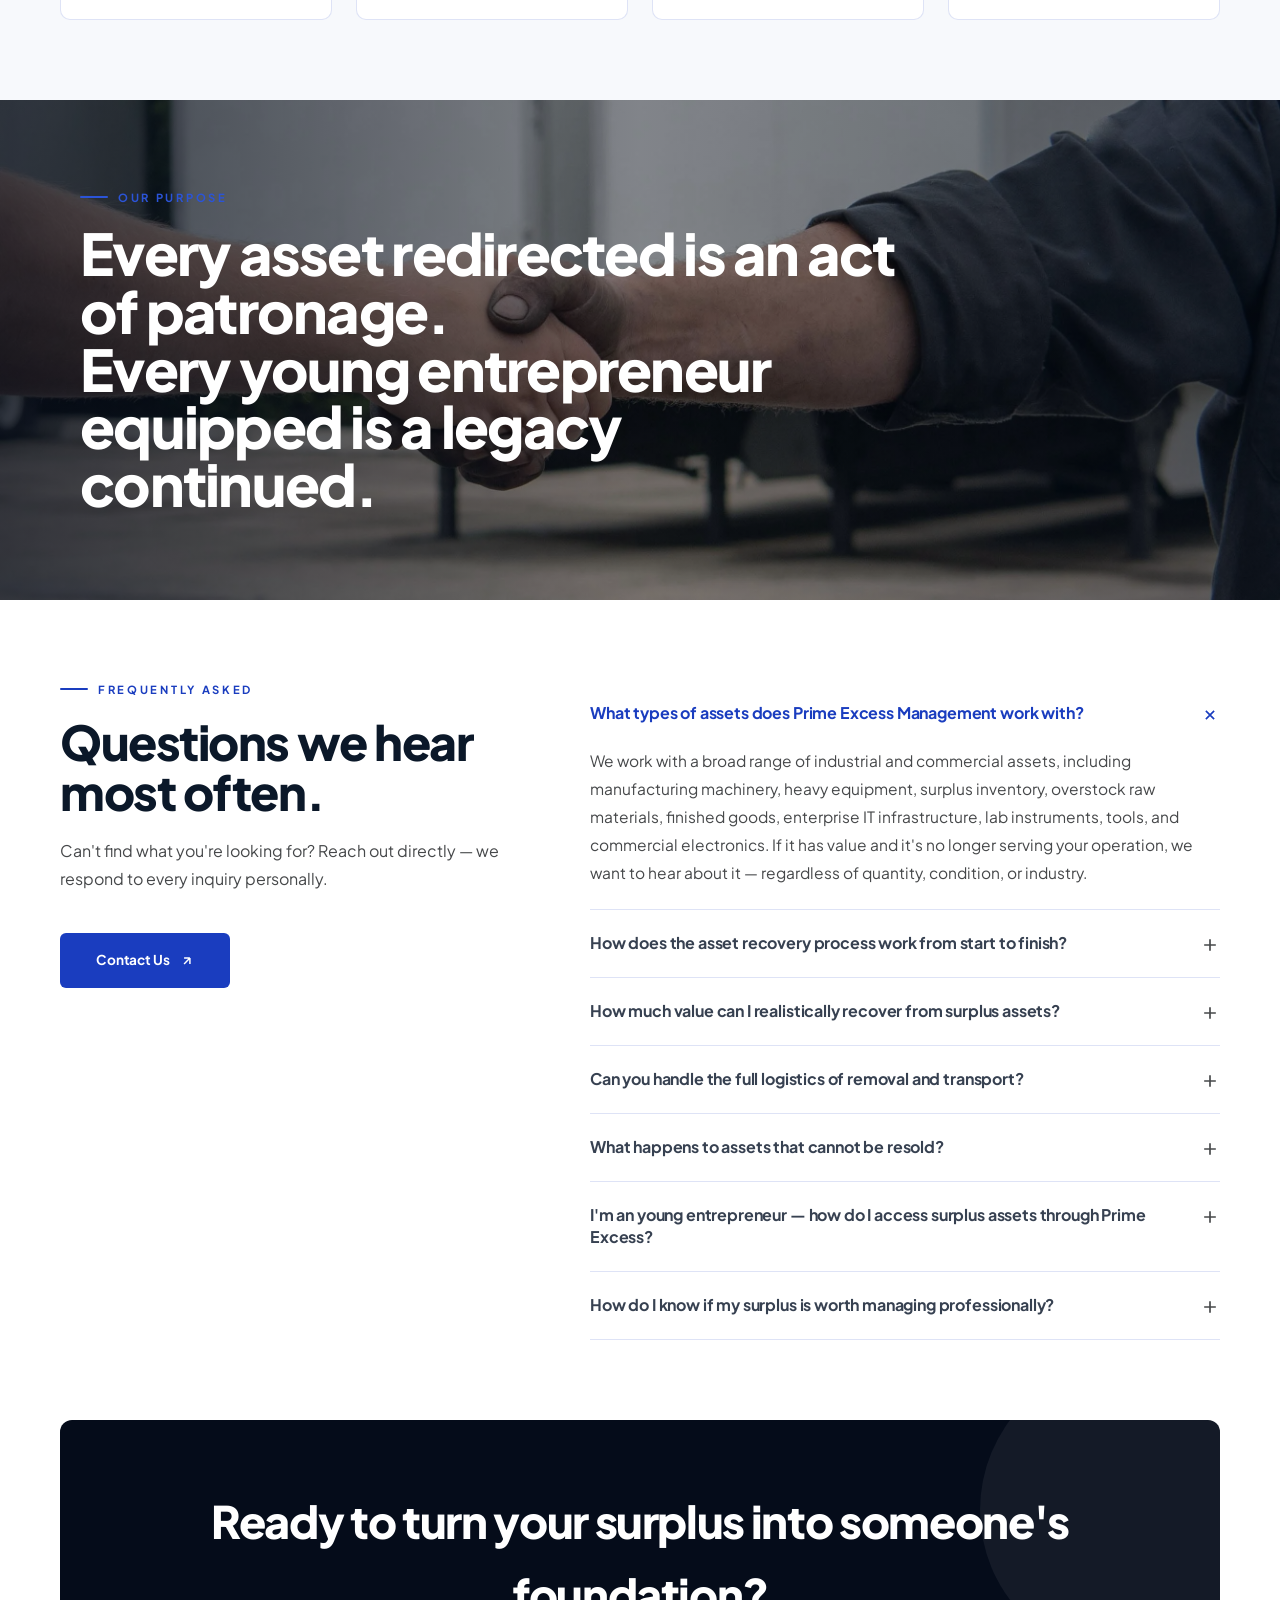
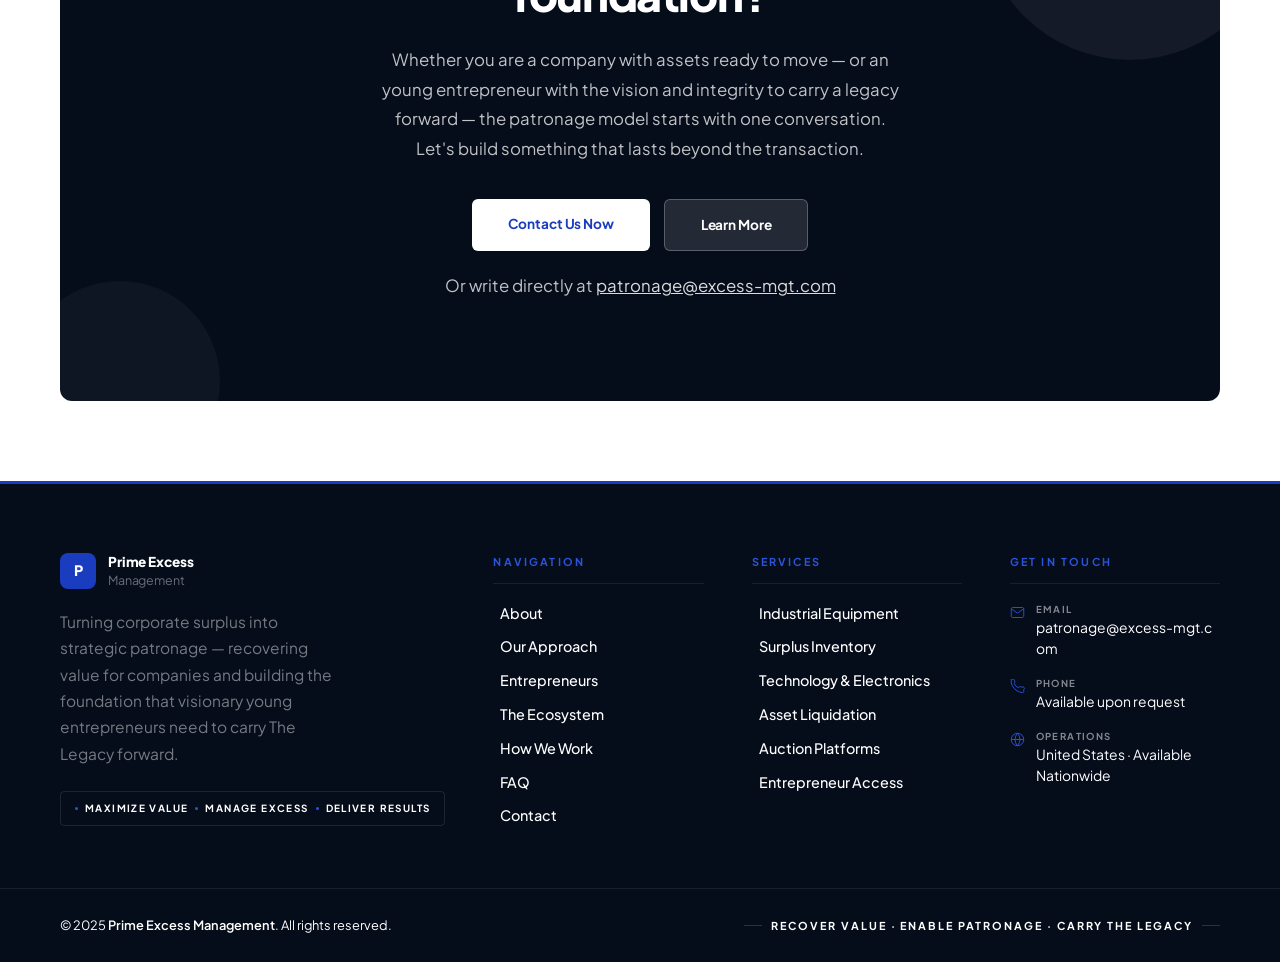
==== commit 8aa089db: "meta" ====
--- a/index.html
+++ b/index.html
@@ -3,7 +3,24 @@
 <head>
 <meta charset="UTF-8"/>
 <meta name="viewport" content="width=device-width, initial-scale=1.0"/>
-<title>Strategic Asset Partnership — Prime Excess Management</title>
+  <title>Prime Excess Management · Asset Patronage Platform</title>
+
+    <meta name="description" content="Prime Excess Management turns corporate surplus into strategic patronage — recovering maximum value for your organization while channeling legacy assets into the hands of visionary young entrepreneurs building a cleaner, more purposeful economy." />
+  <meta name="keywords" content="asset recovery, surplus management, industrial equipment liquidation, corporate surplus, asset patronage, young entrepreneurs, circular economy, excess inventory, machinery resale, asset disposition" />
+  <meta name="author" content="Prime Excess Management" />
+  <meta name="robots" content="index, follow" />
+  <link rel="canonical" href="https://www.excess-mgt.com/" />
+
+    <meta property="og:type" content="website" />
+  <meta property="og:url" content="https://www.excess-mgt.com/" />
+  <meta property="og:title" content="Prime Excess Management · Asset Patronage Platform" />
+  <meta property="og:description" content="We turn corporate surplus into strategic patronage — recovering capital for companies and building the foundation visionary young entrepreneurs need to carry the legacy forward." />
+  <meta property="og:image" content="https://excess-mgt.com/logo-transp.png" />
+  <meta property="og:image:width" content="1200" />
+  <meta property="og:image:height" content="630" />
+  <meta property="og:site_name" content="Prime Excess Management" />
+  <meta property="og:locale" content="en_US" />
+
 <link rel="preconnect" href="https://fonts.googleapis.com"/>
 <link rel="preconnect" href="https://fonts.gstatic.com" crossorigin/>
 <link href="https://fonts.googleapis.com/css2?family=Plus+Jakarta+Sans:ital,wght@0,300;0,400;0,500;0,600;0,700;0,800;1,400&display=swap" rel="stylesheet"/>
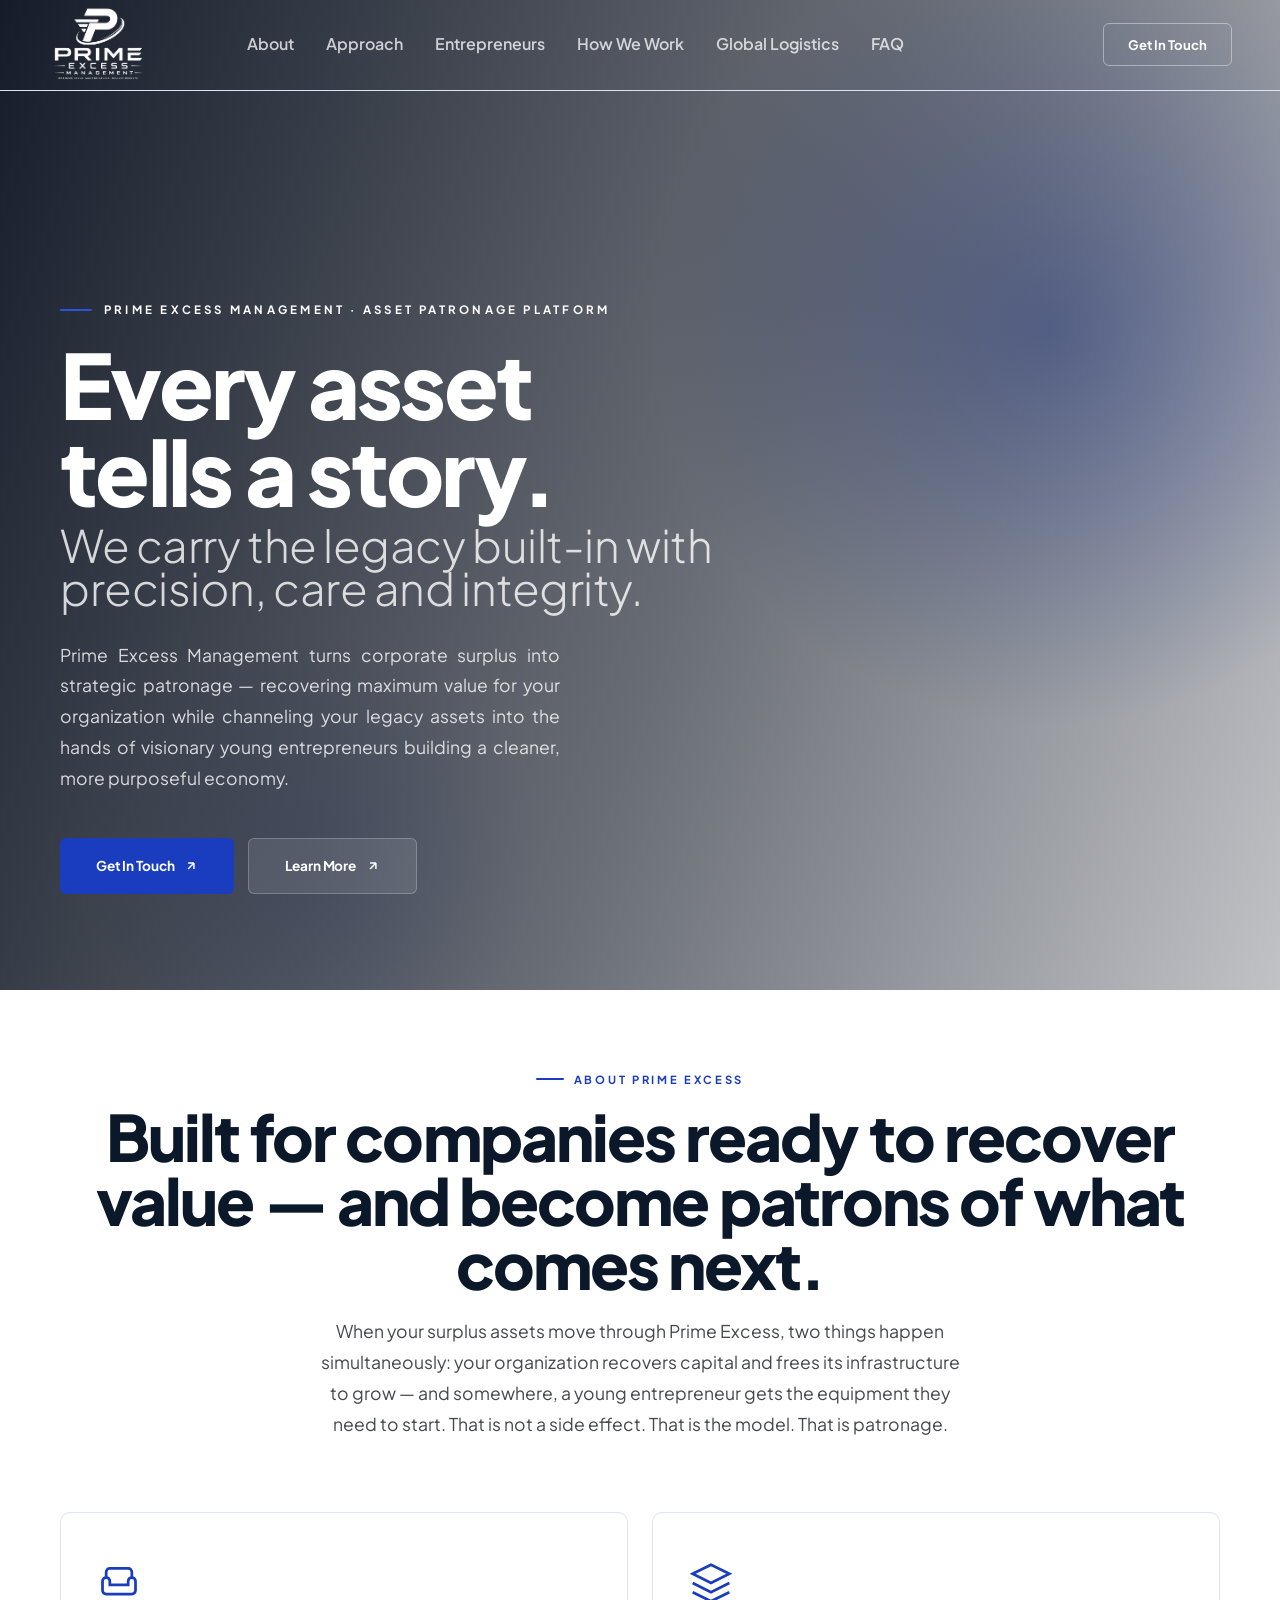
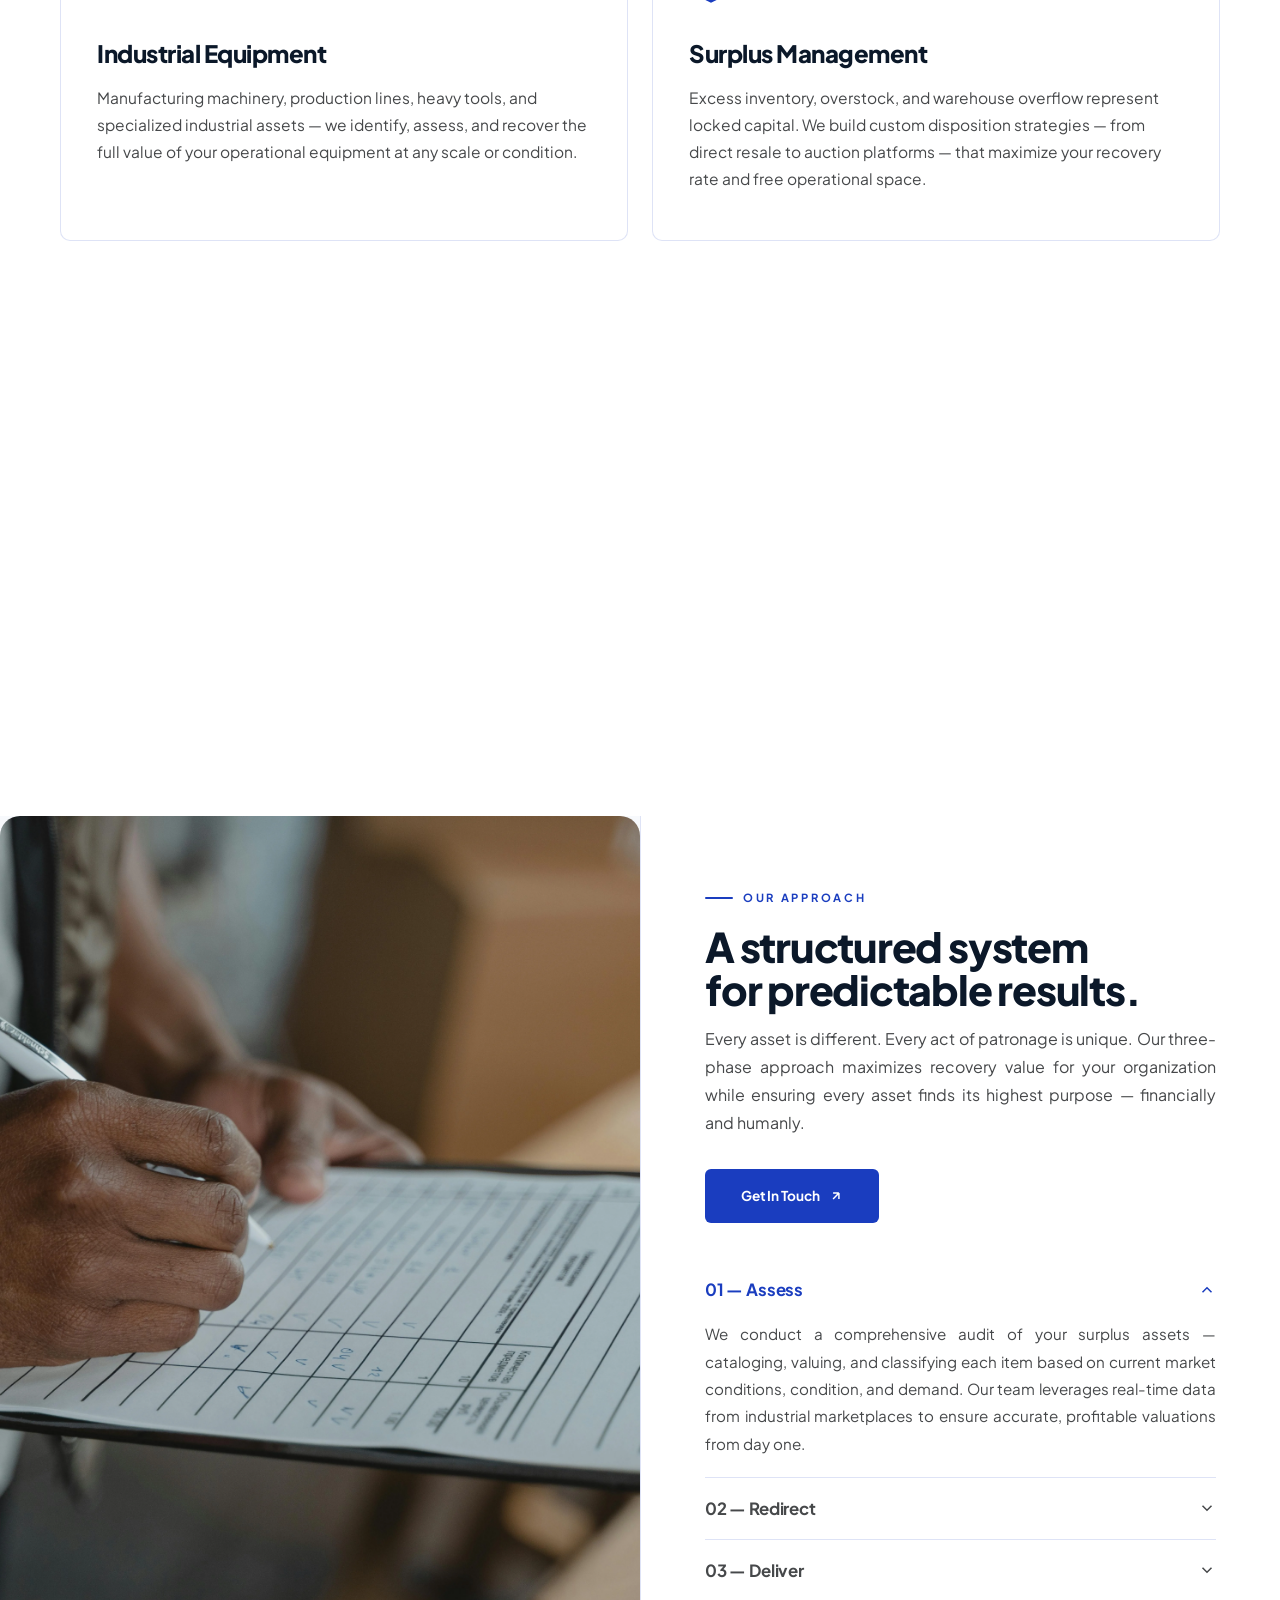
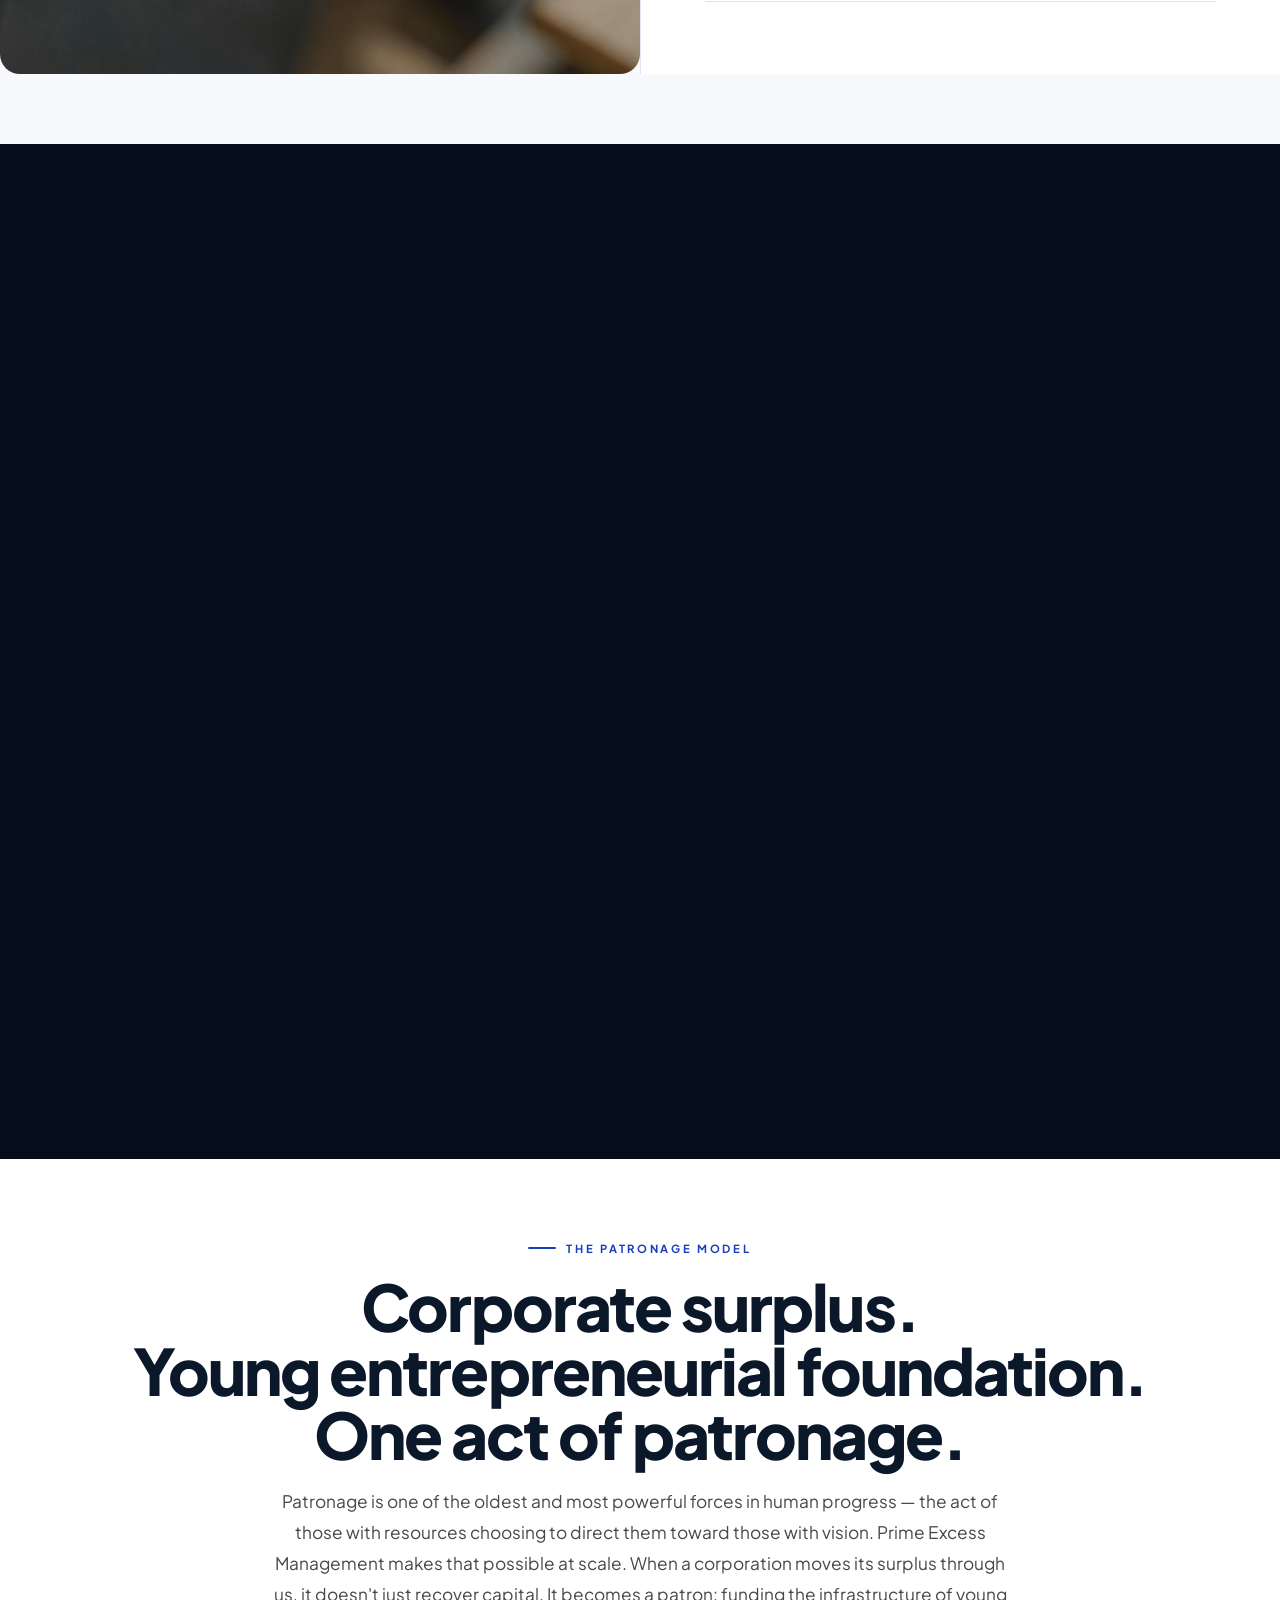
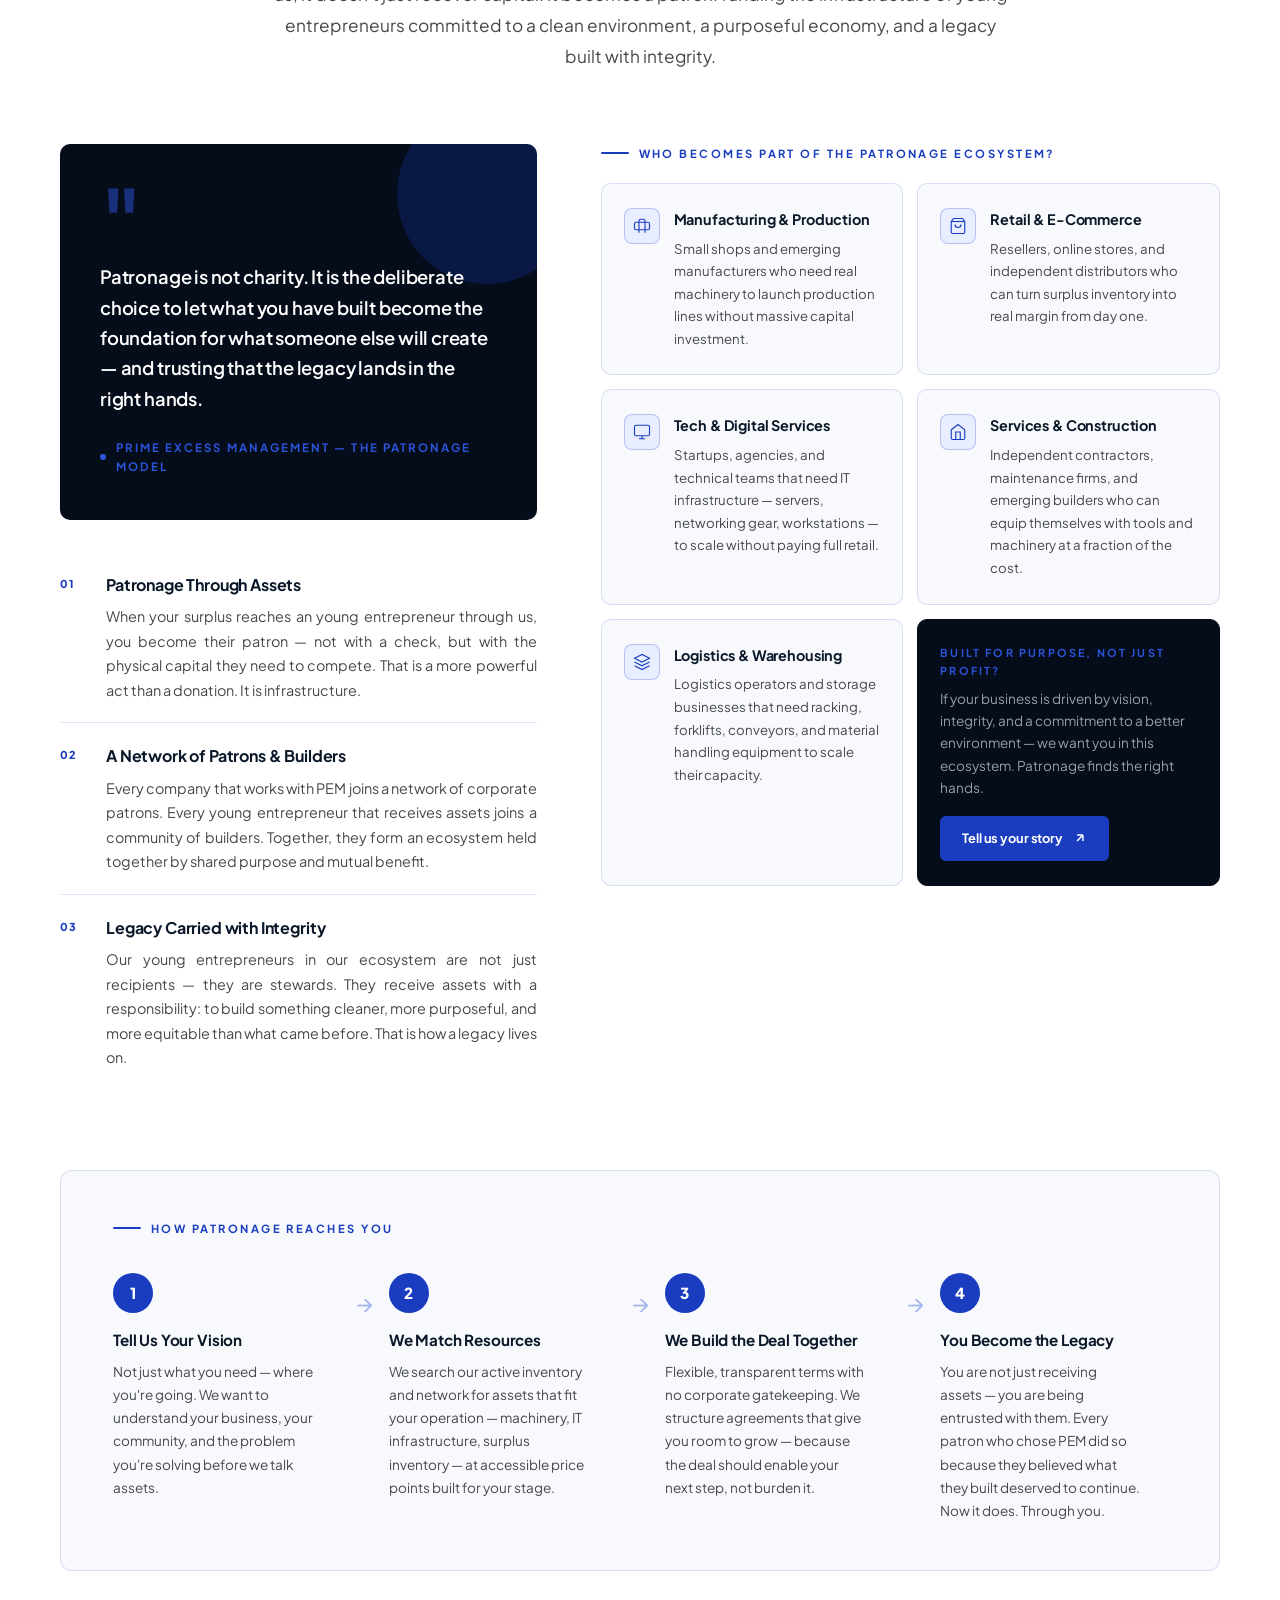
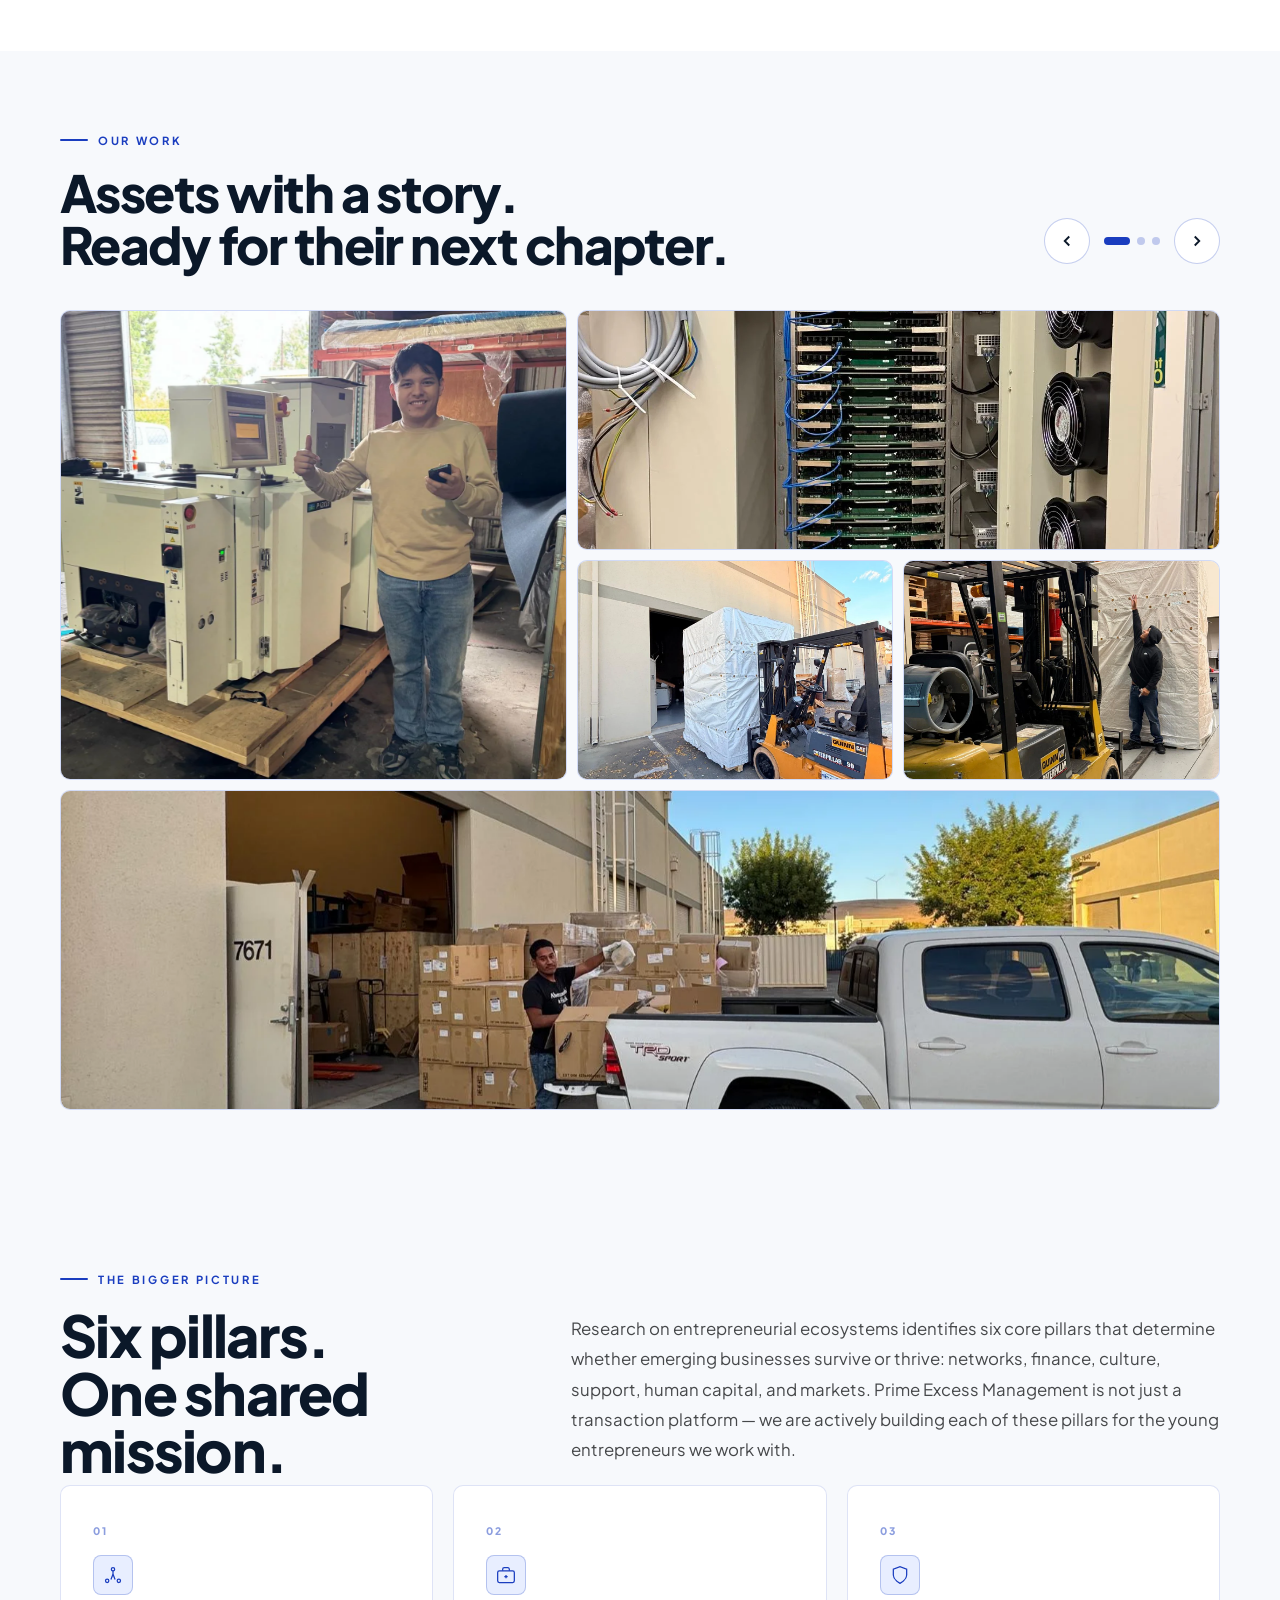
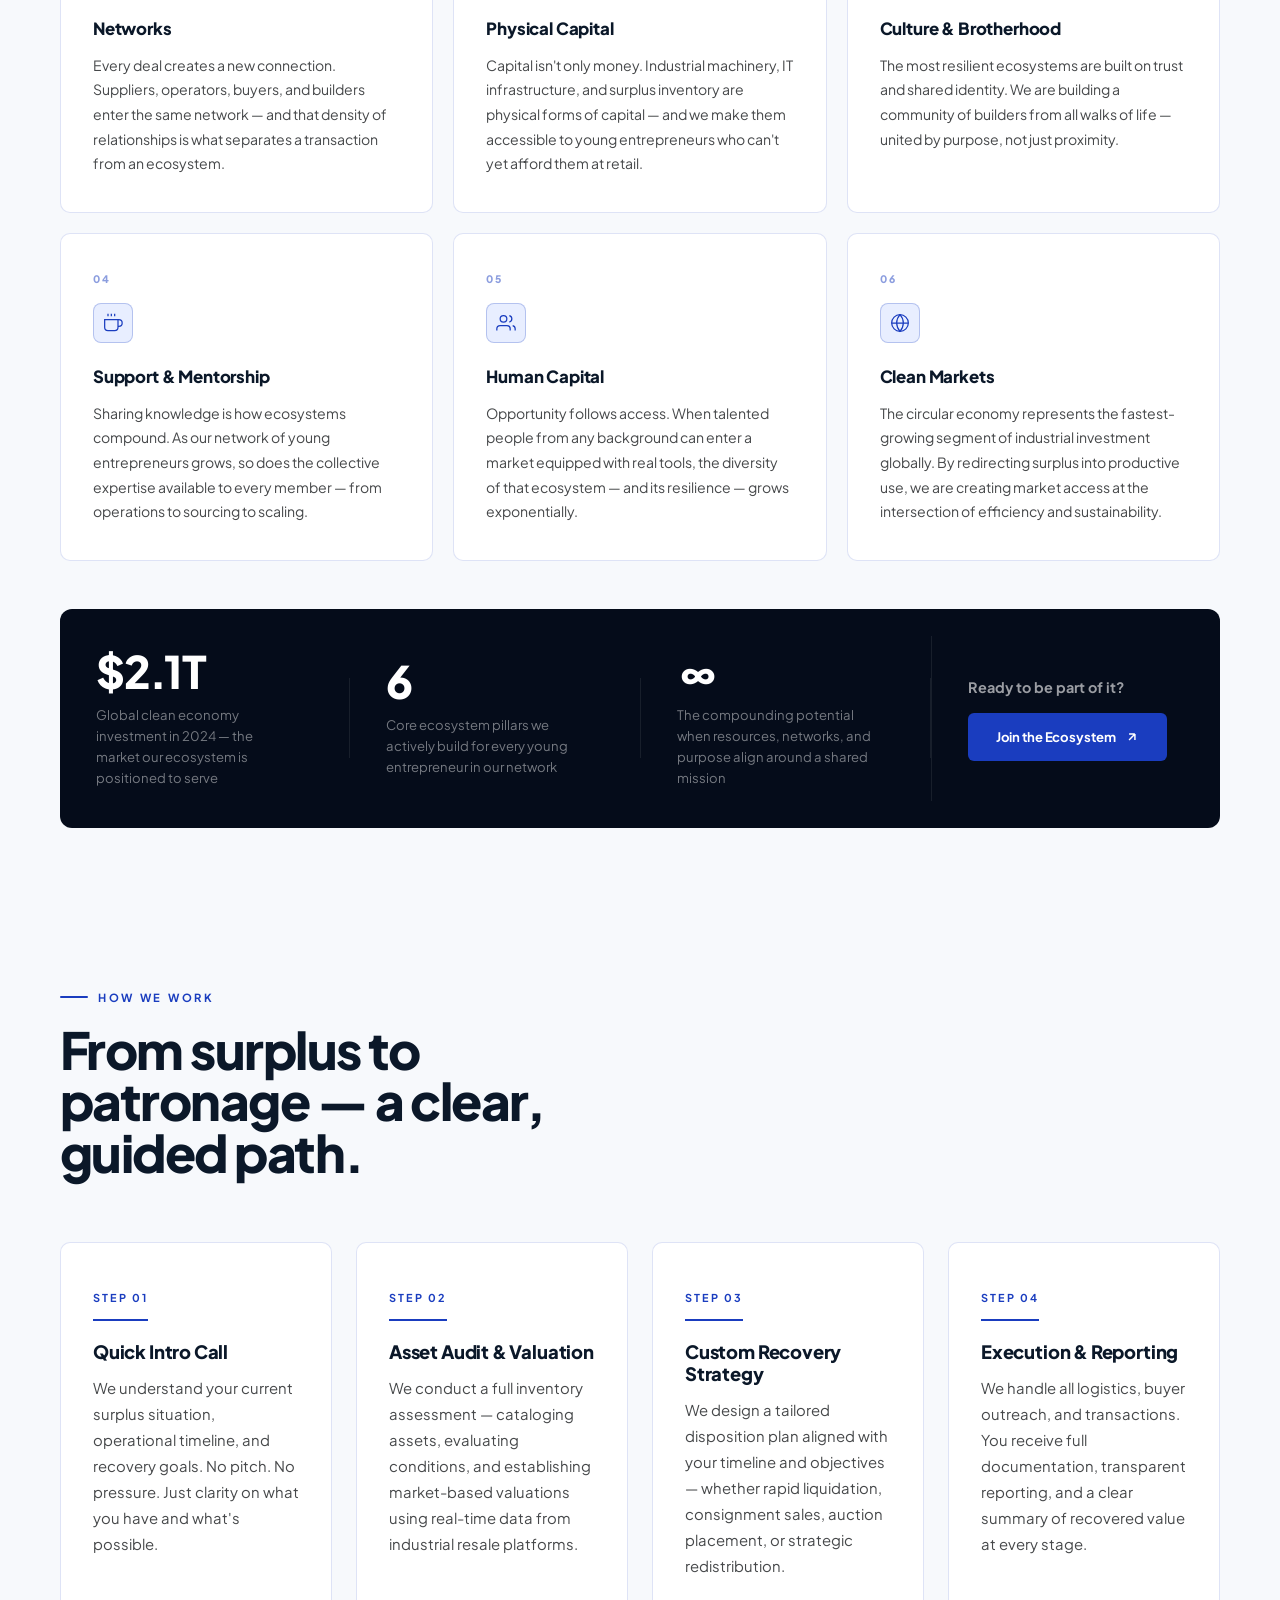
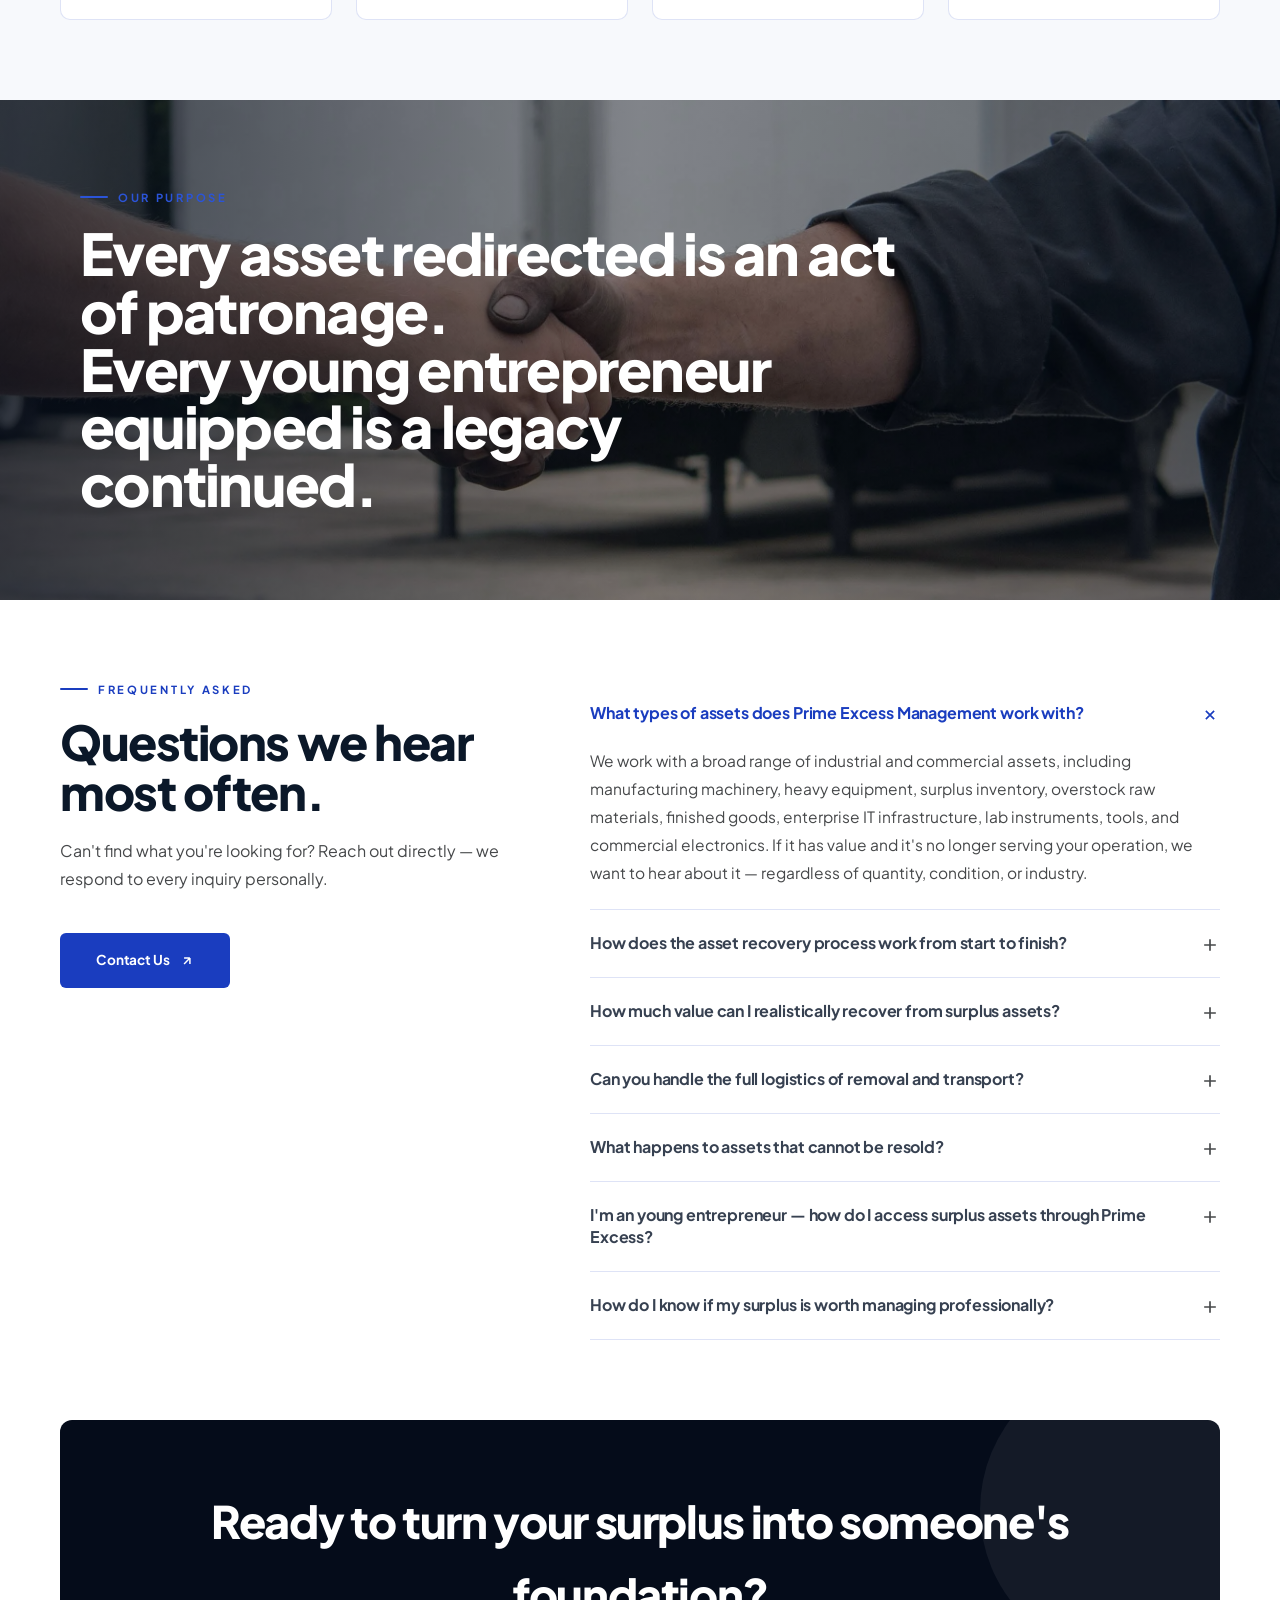
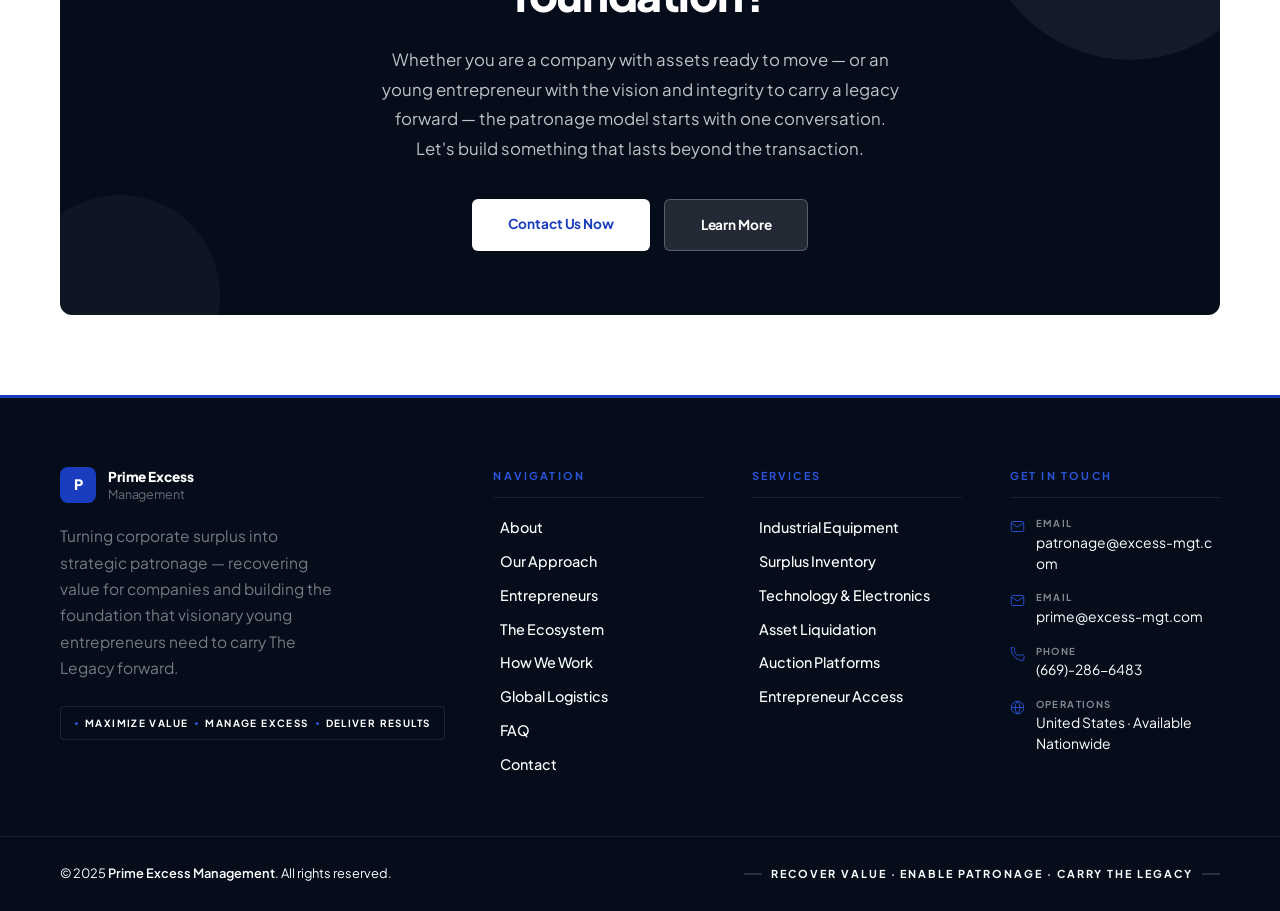
==== commit 9f2f3761: "global" ====
--- a/index.html
+++ b/index.html
@@ -40,9 +40,10 @@
     <li><a href="#approach">Approach</a></li>
     <li><a href="#entrepreneurs">Entrepreneurs</a></li>
     <li><a href="#steps">How We Work</a></li>
+     <li><a href="/global-logistics/">Global Logistics</a></li>
     <li><a href="#faq">FAQ</a></li>
   </ul>
-  <a href="#contact" class="nav-cta">Get In Touch</a>
+  <a href="mailto:prime@excess-mgt.com" class="nav-cta">Get In Touch</a>
   <button class="nav-burger" id="burger" aria-label="Menu">
     <span></span><span></span><span></span>
   </button>
@@ -53,8 +54,9 @@
   <a href="#approach"      class="mob-l">Approach</a>
   <a href="#entrepreneurs" class="mob-l">Entrepreneurs</a>
   <a href="#steps"         class="mob-l">How We Work</a>
+   <li><a href="/global-logistics/">Global Logistics</a></li>
   <a href="#faq"           class="mob-l">FAQ</a>
-  <a href="#contact"       class="mob-cta mob-l">Get In Touch →</a>
+  <a href="mailto:prime@excess-mgt.com"       class="mob-cta mob-l">Get In Touch →</a>
 </div>
 
 <!-- ══ 1. HERO ══ -->
@@ -72,7 +74,7 @@
     <p class="hero-sub">Prime Excess Management turns corporate surplus into strategic patronage — recovering maximum value for your organization while channeling your legacy assets into the hands of visionary young entrepreneurs building a cleaner, more purposeful economy.</p>
     <!-- FIX 1: hero-btns wrapper was missing -->
     <div class="hero-btns">
-      <a href="#contact" class="hbtn hbtn-blue">Get In Touch <svg viewBox="0 0 24 24" fill="none" stroke="currentColor" stroke-width="2.5"><path d="M7 17L17 7M17 7H7M17 7v10"/></svg></a>
+      <a href="mailto:prime@excess-mgt.com" class="hbtn hbtn-blue">Get In Touch <svg viewBox="0 0 24 24" fill="none" stroke="currentColor" stroke-width="2.5"><path d="M7 17L17 7M17 7H7M17 7v10"/></svg></a>
       <a href="#about"   class="hbtn hbtn-ghost">Learn More <svg viewBox="0 0 24 24" fill="none" stroke="currentColor" stroke-width="2.5"><path d="M7 17L17 7M17 7H7M17 7v10"/></svg></a>
     </div>
   </div>
@@ -127,7 +129,7 @@
 
     <div class="about-btns reveal d3">
       <a href="#approach" class="hbtn hbtn-blue">Our Approach <svg viewBox="0 0 24 24" fill="none" stroke="currentColor" stroke-width="2.5"><path d="M7 17L17 7M17 7H7M17 7v10"/></svg></a>
-      <a href="#contact"  class="hbtn hbtn-blue-outline">Get In Touch</a>
+      <a href="mailto:prime@excess-mgt.com"  class="hbtn hbtn-blue-outline">Get In Touch</a>
     </div>
 
   </div>
@@ -144,7 +146,7 @@
       <div class="section-tag">Our Approach</div>
       <h2 class="approach-h2">A structured system<br/>for predictable results.</h2>
       <p class="approach-sub">Every asset is different. Every act of patronage is unique. Our three-phase approach maximizes recovery value for your organization while ensuring every asset finds its highest purpose — financially and humanly.</p>
-      <a href="#contact" class="hbtn hbtn-blue" style="align-self:flex-start;margin-bottom:36px;">Get In Touch <svg viewBox="0 0 24 24" fill="none" stroke="currentColor" stroke-width="2.5"><path d="M7 17L17 7M17 7H7M17 7v10"/></svg></a>
+      <a href="mailto:prime@excess-mgt.com" class="hbtn hbtn-blue" style="align-self:flex-start;margin-bottom:36px;">Get In Touch <svg viewBox="0 0 24 24" fill="none" stroke="currentColor" stroke-width="2.5"><path d="M7 17L17 7M17 7H7M17 7v10"/></svg></a>
       <div class="accord-item">
         <button class="accord-btn open" onclick="toggleAccord(this)">
           <span class="accord-btn-title">01 — Assess</span>
@@ -201,7 +203,7 @@
   </div>
   <div class="stats-cta-row container reveal d2" style="padding-left:0;padding-right:0;">
     <p class="stats-cta-text"><strong>Ready to recover value and become a patron of the next generation?</strong> Let's start with a conversation.</p>
-    <a href="#contact" class="hbtn hbtn-blue">Get In Touch <svg viewBox="0 0 24 24" fill="none" stroke="currentColor" stroke-width="2.5"><path d="M7 17L17 7M17 7H7M17 7v10"/></svg></a>
+    <a href="mailto:prime@excess-mgt.com" class="hbtn hbtn-blue">Get In Touch <svg viewBox="0 0 24 24" fill="none" stroke="currentColor" stroke-width="2.5"><path d="M7 17L17 7M17 7H7M17 7v10"/></svg></a>
   </div>
 </section>
 
@@ -315,7 +317,7 @@
             <div class="entr-card-cta-inner">
               <div class="entr-card-cta-label">Built for purpose, not just profit?</div>
               <p>If your business is driven by vision, integrity, and a commitment to a better environment — we want you in this ecosystem. Patronage finds the right hands.</p>
-              <a href="#contact" class="hbtn hbtn-blue" style="font-size:.8rem;padding:12px 22px;">Tell us your story <svg viewBox="0 0 24 24" fill="none" stroke="currentColor" stroke-width="2.5"><path d="M7 17L17 7M17 7H7M17 7v10"/></svg></a>
+              <a href="mailto:prime@excess-mgt.com" class="hbtn hbtn-blue" style="font-size:.8rem;padding:12px 22px;">Tell us your story <svg viewBox="0 0 24 24" fill="none" stroke="currentColor" stroke-width="2.5"><path d="M7 17L17 7M17 7H7M17 7v10"/></svg></a>
             </div>
           </div>
 
@@ -569,7 +571,7 @@
       <div class="eco-impact-divider"></div>
       <div class="eco-impact-item eco-impact-cta-item">
         <p class="eco-impact-cta-text">Ready to be part of it?</p>
-        <a href="#contact" class="hbtn hbtn-blue" style="font-size:.82rem;padding:13px 28px;">Join the Ecosystem <svg viewBox="0 0 24 24" fill="none" stroke="currentColor" stroke-width="2.5"><path d="M7 17L17 7M17 7H7M17 7v10"/></svg></a>
+        <a href="mailto:prime@excess-mgt.com" class="hbtn hbtn-blue" style="font-size:.82rem;padding:13px 28px;">Join the Ecosystem <svg viewBox="0 0 24 24" fill="none" stroke="currentColor" stroke-width="2.5"><path d="M7 17L17 7M17 7H7M17 7v10"/></svg></a>
       </div>
     </div>
 
@@ -703,7 +705,6 @@
         <a href="mailto:patronage@excess-mgt.com" class="btn-g btn-white">Contact Us Now</a>
         <a href="#about" class="btn-g btn-ghost-w">Learn More</a>
       </div>
-      <p class="cta-email-note">Or write directly at&nbsp;<a href="mailto:patronage@excess-mgt.com">patronage@excess-mgt.com</a></p>
     </div>
   </div>
 </section>
@@ -735,6 +736,7 @@
         <li><a href="#entrepreneurs">Entrepreneurs</a></li>
         <li><a href="#ecosystem">The Ecosystem</a></li>
         <li><a href="#steps">How We Work</a></li>
+         <li><a href="/global-logistics/">Global Logistics</a></li>
         <li><a href="#faq">FAQ</a></li>
         <li><a href="#contact">Contact</a></li>
       </ul>
@@ -759,9 +761,13 @@
           <svg class="fc-icon" viewBox="0 0 24 24" fill="none" stroke="currentColor" stroke-width="1.5"><path d="M4 4h16c1.1 0 2 .9 2 2v12c0 1.1-.9 2-2 2H4c-1.1 0-2-.9-2-2V6c0-1.1.9-2 2-2z"/><polyline points="22,6 12,13 2,6"/></svg>
           <div class="fc-text"><div class="fc-label">Email</div><a href="mailto:patronage@excess-mgt.com">patronage@excess-mgt.com</a></div>
         </div>
+         <div class="footer-contact-item">
+          <svg class="fc-icon" viewBox="0 0 24 24" fill="none" stroke="currentColor" stroke-width="1.5"><path d="M4 4h16c1.1 0 2 .9 2 2v12c0 1.1-.9 2-2 2H4c-1.1 0-2-.9-2-2V6c0-1.1.9-2 2-2z"/><polyline points="22,6 12,13 2,6"/></svg>
+          <div class="fc-text"><div class="fc-label">Email</div><a href="mailto:prime@excess-mgt.com">prime@excess-mgt.com</a></div>
+        </div>
         <div class="footer-contact-item">
           <svg class="fc-icon" viewBox="0 0 24 24" fill="none" stroke="currentColor" stroke-width="1.5"><path d="M22 16.92v3a2 2 0 01-2.18 2 19.79 19.79 0 01-8.63-3.07A19.5 19.5 0 013.07 9.81 19.79 19.79 0 012 .12h3a2 2 0 012 1.72c.127.96.361 1.903.7 2.81a2 2 0 01-.45 2.11L6.91 7.91a16 16 0 006.16 6.16l1.27-1.27a2 2 0 012.11-.45c.907.339 1.85.573 2.81.7A2 2 0 0122 16.92z"/></svg>
-          <div class="fc-text"><div class="fc-label">Phone</div>Available upon request</div>
+          <div class="fc-text"><div class="fc-label">Phone</div><a href="tel:+16692866483">(669)-286-6483</a></div>
         </div>
         <div class="footer-contact-item">
           <svg class="fc-icon" viewBox="0 0 24 24" fill="none" stroke="currentColor" stroke-width="1.5"><circle cx="12" cy="12" r="10"/><path d="M2 12h20M12 2a15.3 15.3 0 014 10 15.3 15.3 0 01-4 10 15.3 15.3 0 01-4-10 15.3 15.3 0 014-10z"/></svg>
--- a/styles.css
+++ b/styles.css
@@ -27,7 +27,7 @@
 .nav-logo { display: flex; align-items: center; gap: 12px; text-decoration: none; padding: 10px 0; }
 .nav-logo img { width: 100px; height: auto; position: absolute; transition: opacity .35s ease; }
 .nav-links { display: flex; align-items: center; gap: 32px; list-style: none; }
-.nav-links a { font-size: .85rem; font-weight: 600; color: white; text-decoration: none; transition: color .2s; }
+.nav-links a { font-size: 1rem; font-weight: 600; color: white; text-decoration: none; transition: color .2s; }
 .nav-links a:hover { color: var(--blue); }
 .nav-cta { background: var(--blue); color: #fff; font-size: .82rem; font-weight: 700; padding: 10px 24px; border-radius: 6px; text-decoration: none; transition: all .25s; border: none; cursor: pointer; font-family: inherit; }
 .nav-cta:hover { background: var(--blue-d); transform: translateY(-1px); box-shadow: 0 6px 20px rgba(26,61,191,.3); }
@@ -64,7 +64,7 @@
 .hero-grid { position: absolute; inset: 0; background-image: linear-gradient(rgba(255,255,255,.04) 1px, transparent 1px), linear-gradient(90deg,rgba(255,255,255,.04) 1px, transparent 1px); background-size: 80px 80px; z-index: 0; }
 .hero-glow { position: absolute; right: -200px; top: -100px; width: 860px; height: 860px; border-radius: 50%; background: radial-gradient(circle,rgba(26,61,191,.45) 0%,transparent 65%); z-index: 0; }
 .hero-glow2 { position: absolute; left: 5%; bottom: -120px; width: 500px; height: 500px; border-radius: 50%; background: radial-gradient(circle,rgba(26,61,191,.18) 0%,transparent 65%); z-index: 0; }
-.hero-overlay { position: absolute; inset: 0; background: linear-gradient(110deg,rgba(5,12,26,.9) 0%,rgba(5,12,26,.6) 55%,rgba(5,12,26,.25) 100%); z-index: 1; }
+.hero-overlay { position: absolute; inset: 0; background: linear-gradient(110deg,rgba(5, 12, 26, 0.935) 0%,rgba(5,12,26,.6) 55%,rgba(5,12,26,.25) 100%); z-index: 1; }
 .hero-content { position: relative; z-index: 2; padding: 0 60px; max-width: 960px; }
 .hero-eyebrow { font-size: .72rem; font-weight: 700; letter-spacing: .28em; text-transform: uppercase; color: white; margin-bottom: 22px; display: flex; align-items: center; gap: 12px; opacity: 0; transform: translateY(20px); animation: fadeUp .8s .3s ease forwards; }
 .hero-eyebrow::before { content: ''; width: 32px; height: 2px; background: var(--blue-l); border-radius: 2px; }
@@ -363,7 +363,22 @@
   nav { padding: 0 20px; }
   .nav-links, .nav-cta { display: none; }
   .nav-burger { display: flex; }
-  .hero-content { padding: 0 24px; }
+    .hero {
+    min-height: 100svh;          /* usa svh en lugar de vh para evitar saltos por barra del navegador */
+    align-items: center;         /* centra verticalmente en lugar de flex-end */
+    padding-top: calc(var(--nav-h) + 32px);  /* empuja el contenido bajo el nav fijo */
+    padding-bottom: 60px;
+  }
+  .hero-content {  padding: 0 24px;
+    width: 100%; }
+      .hero h1 {
+    font-size: clamp(2.2rem, 9vw, 3.4rem);
+  }
+
+  .hero-sub {
+    font-size: 1rem;
+    max-width: 100%;
+  }
   .container { padding: 0 24px; }
   .sp { padding: 80px 0; }
   .logo-strip { padding: 28px 24px; }
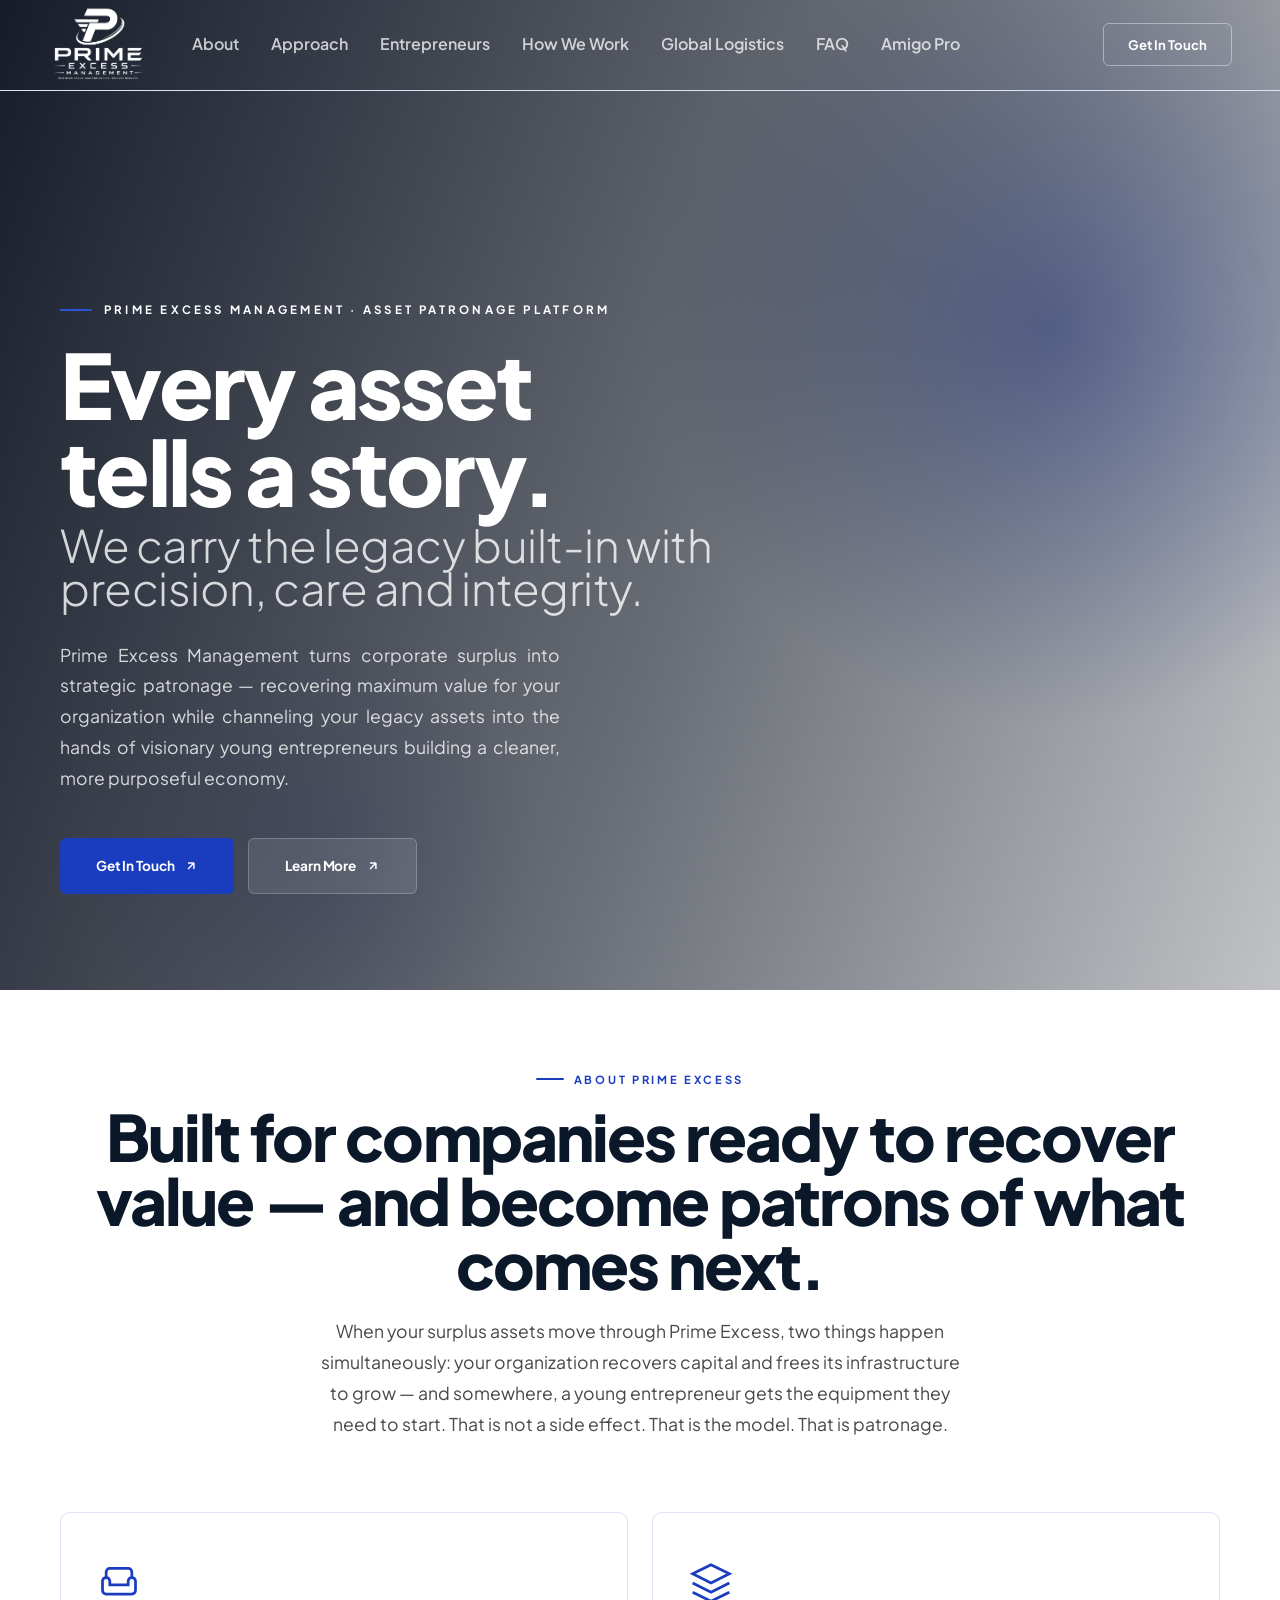
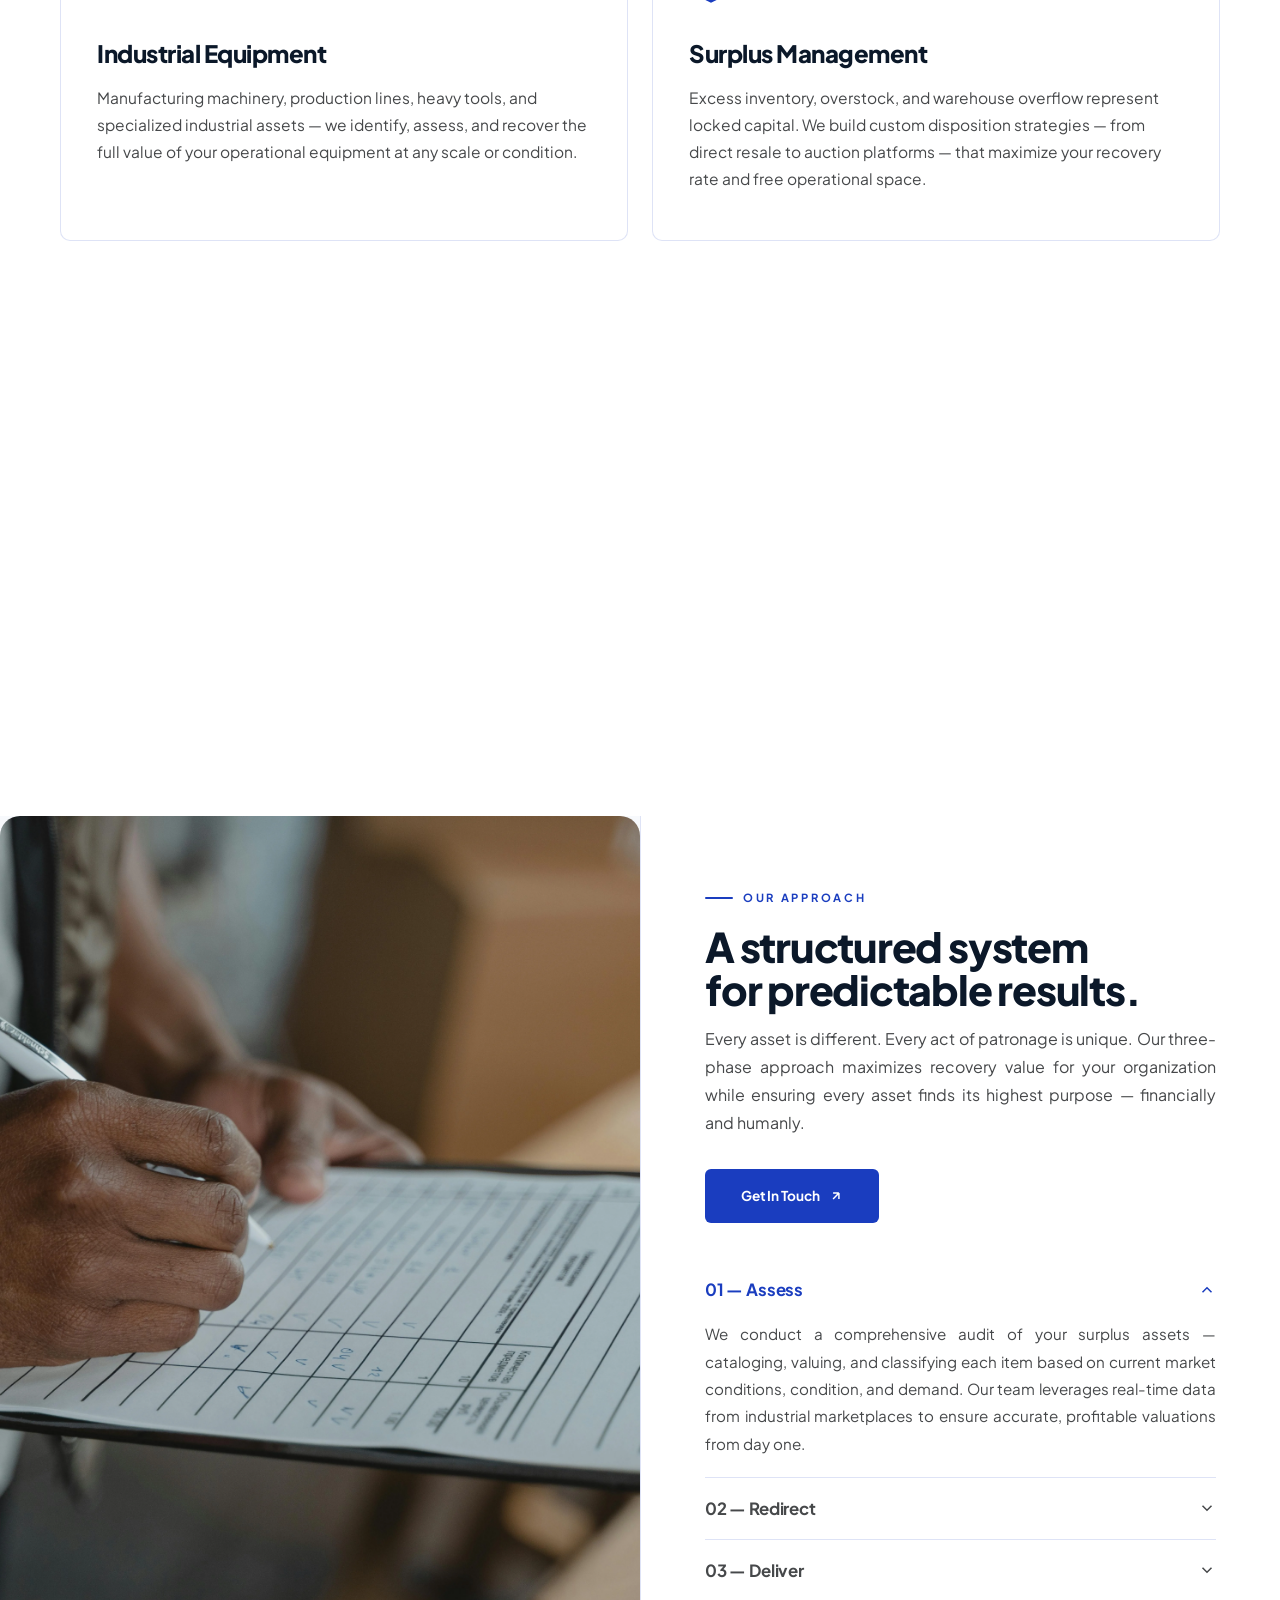
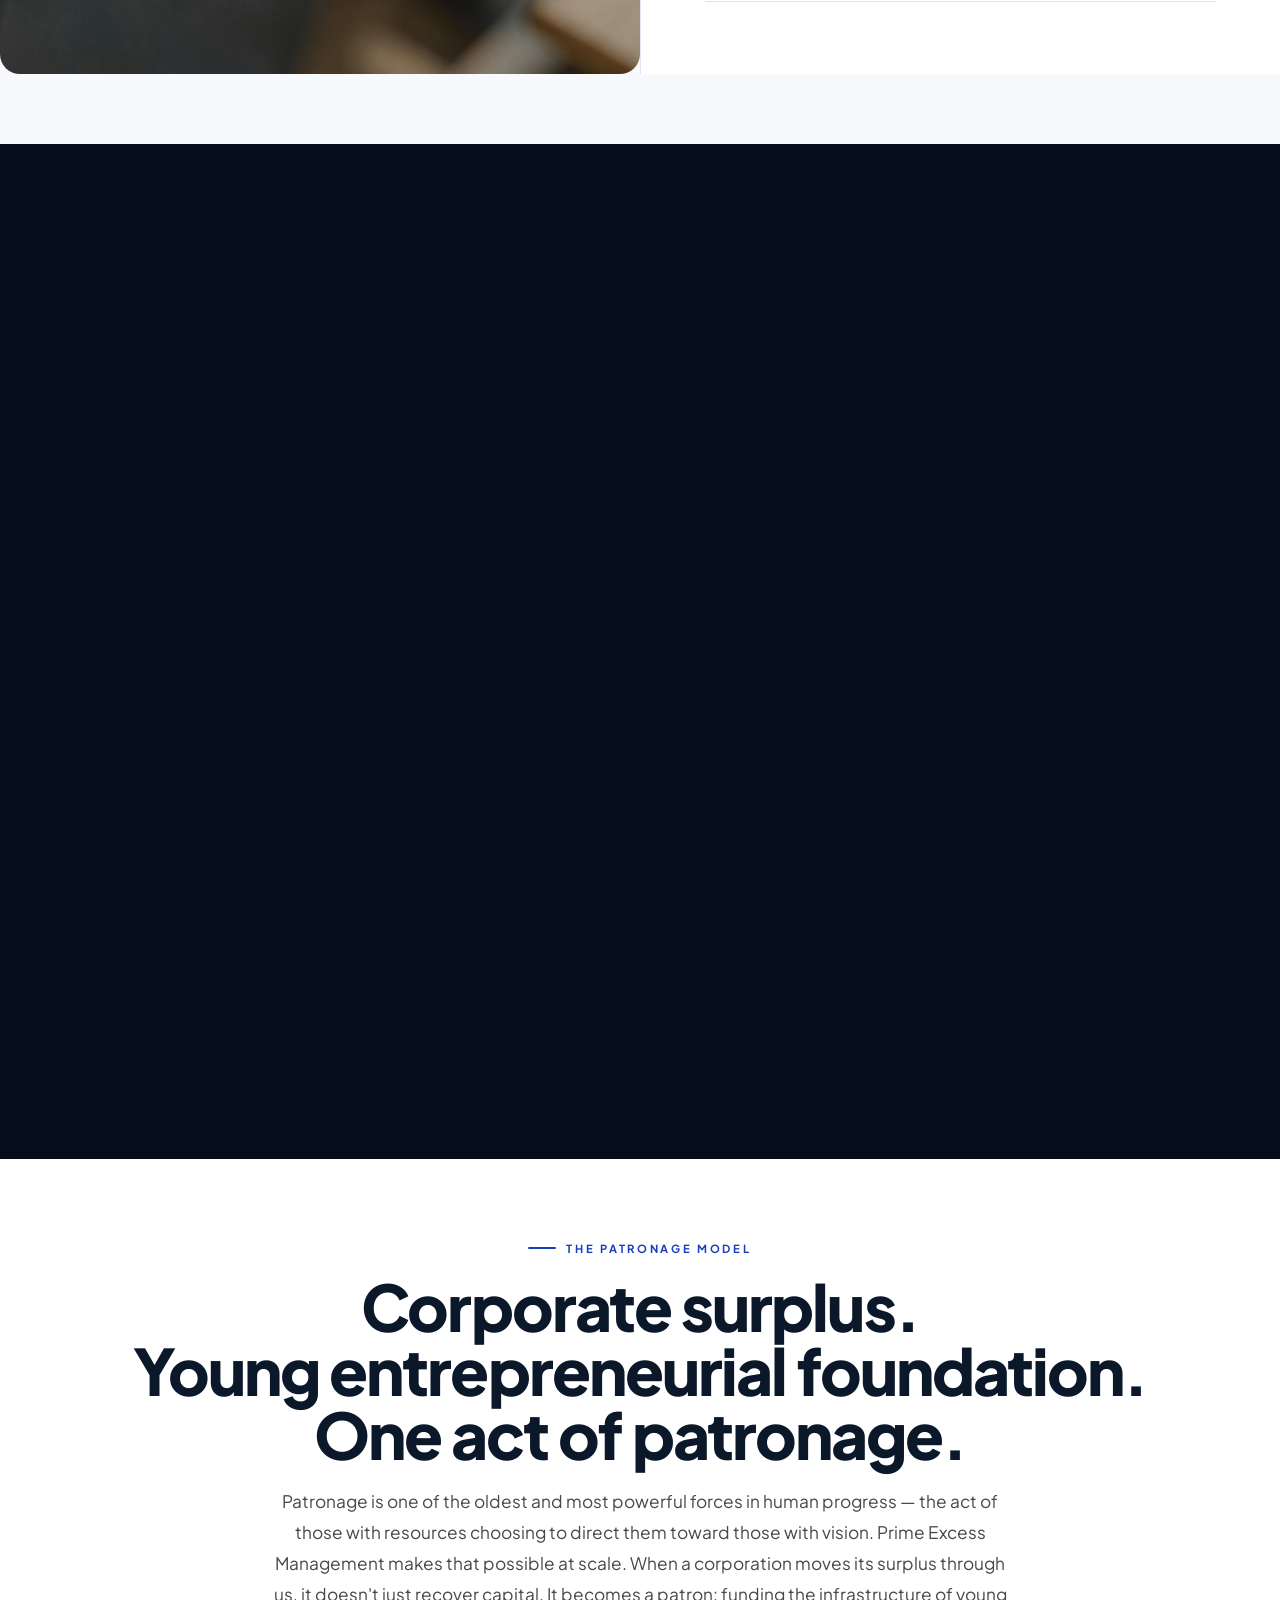
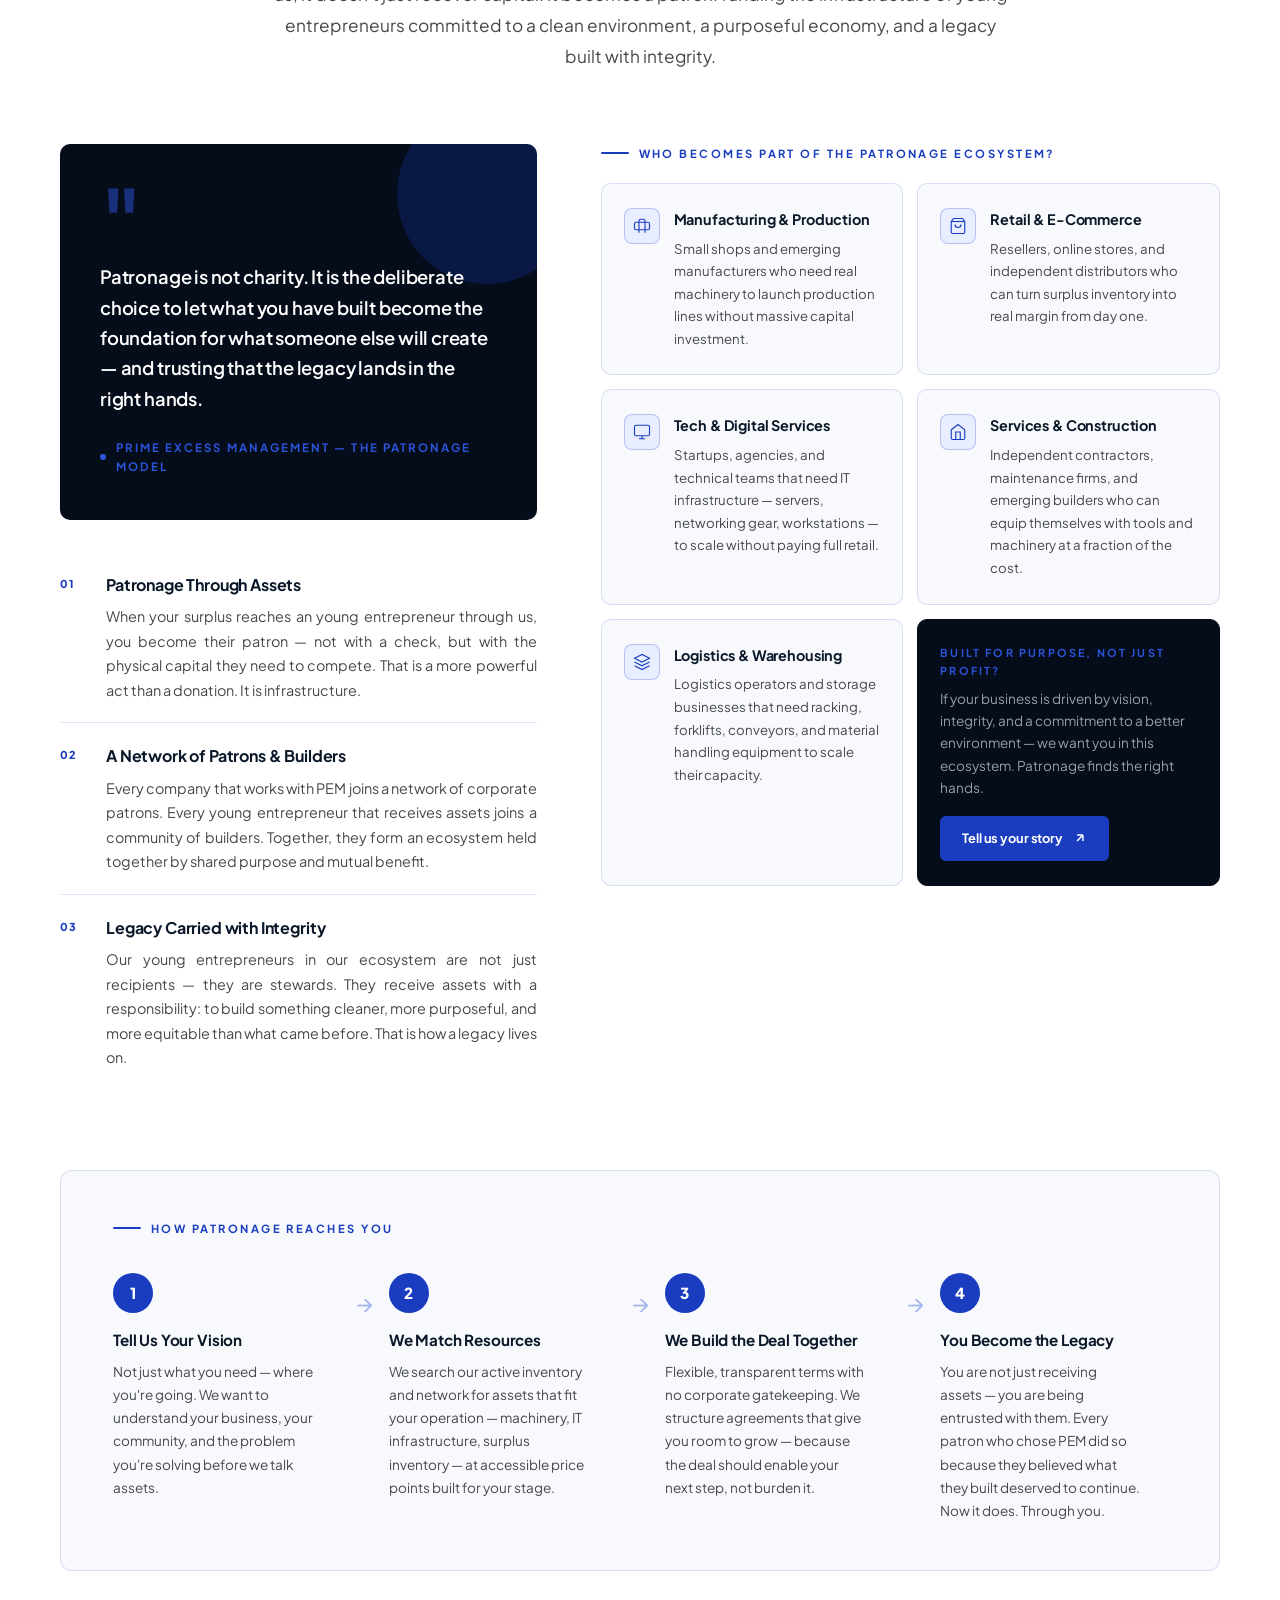
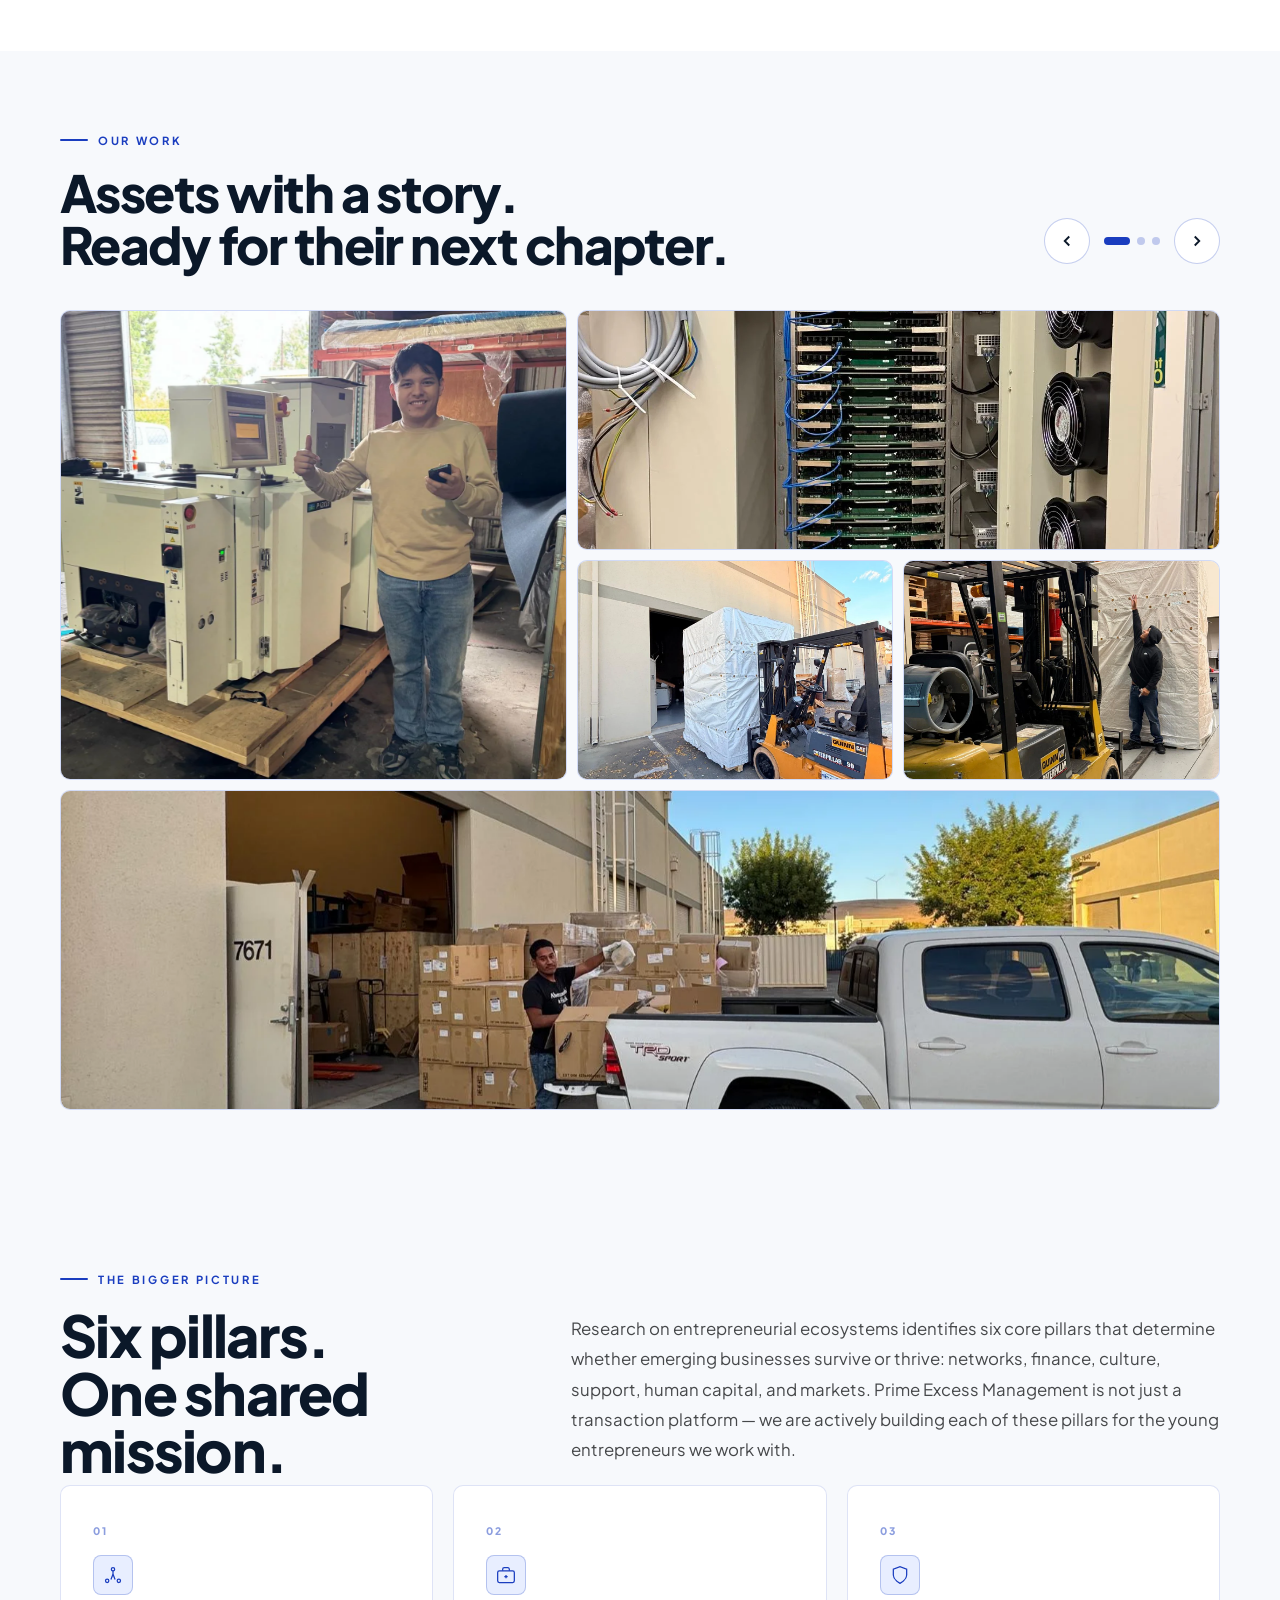
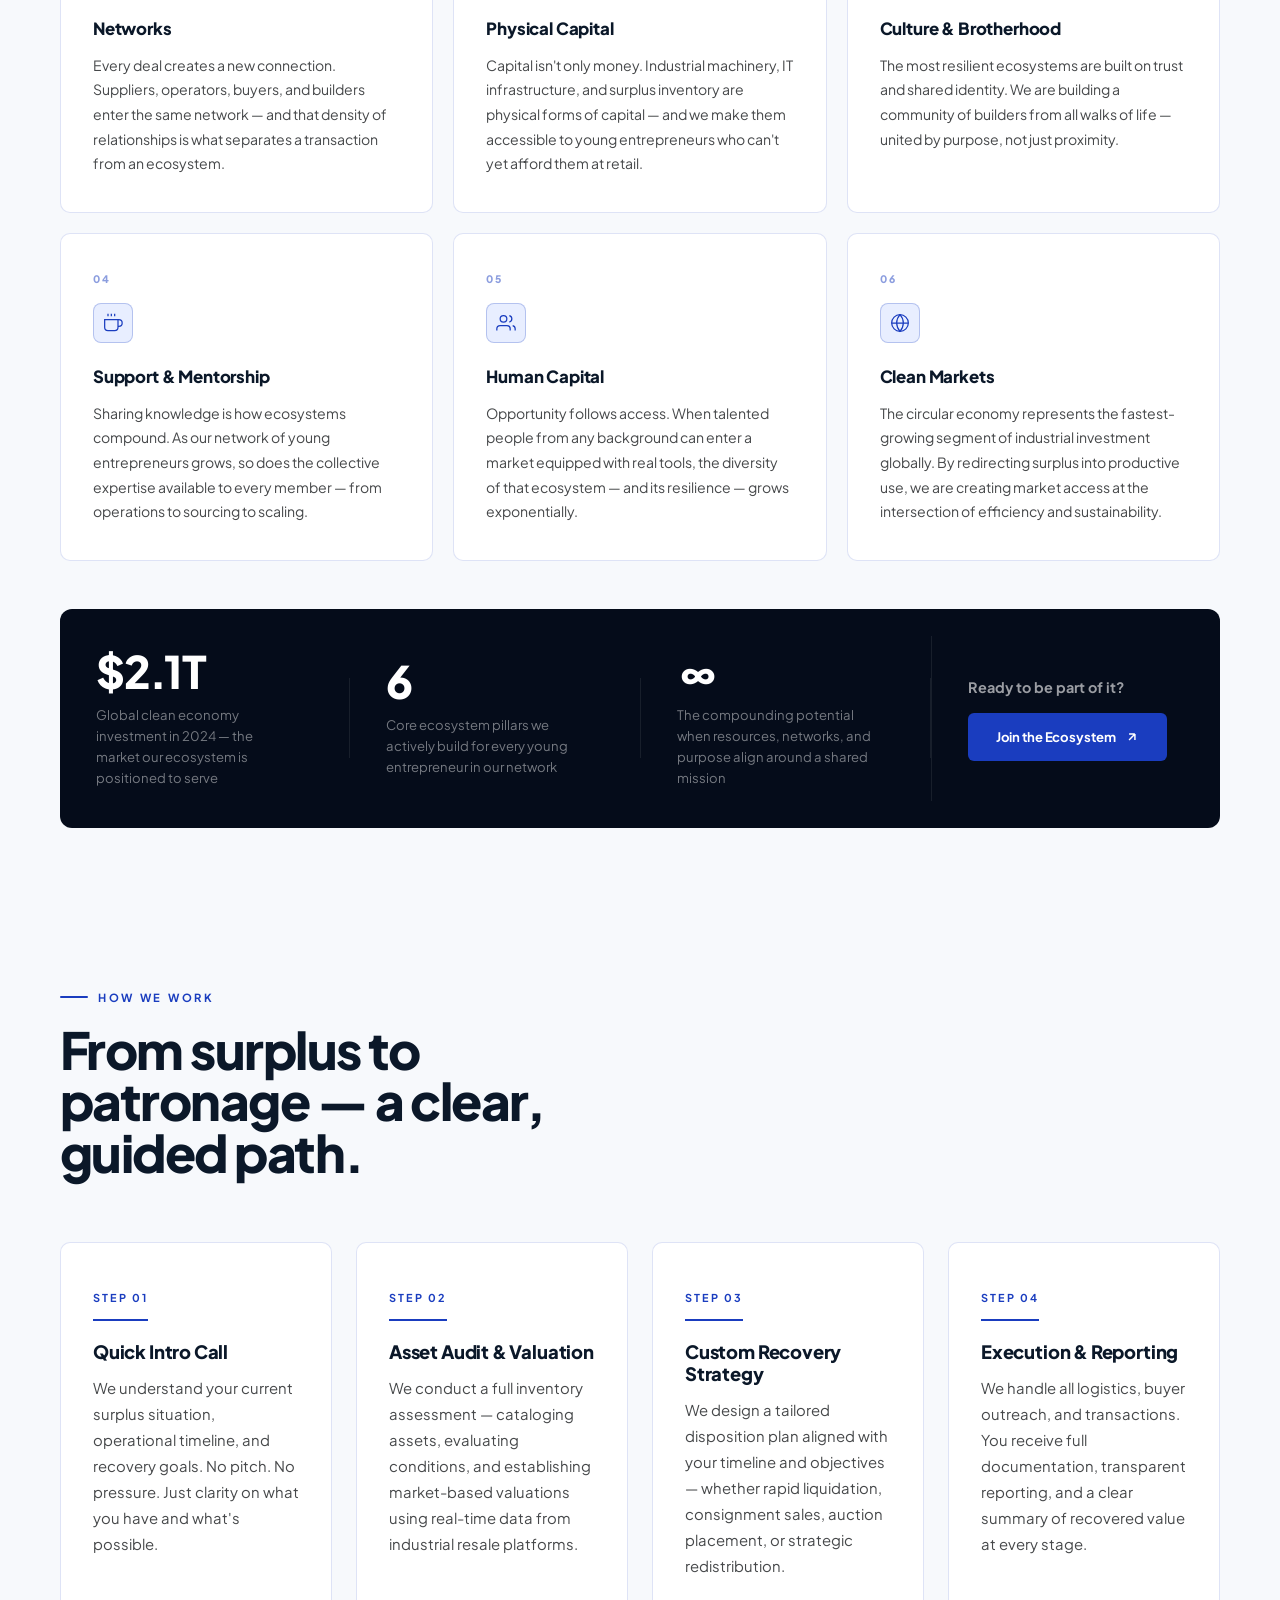
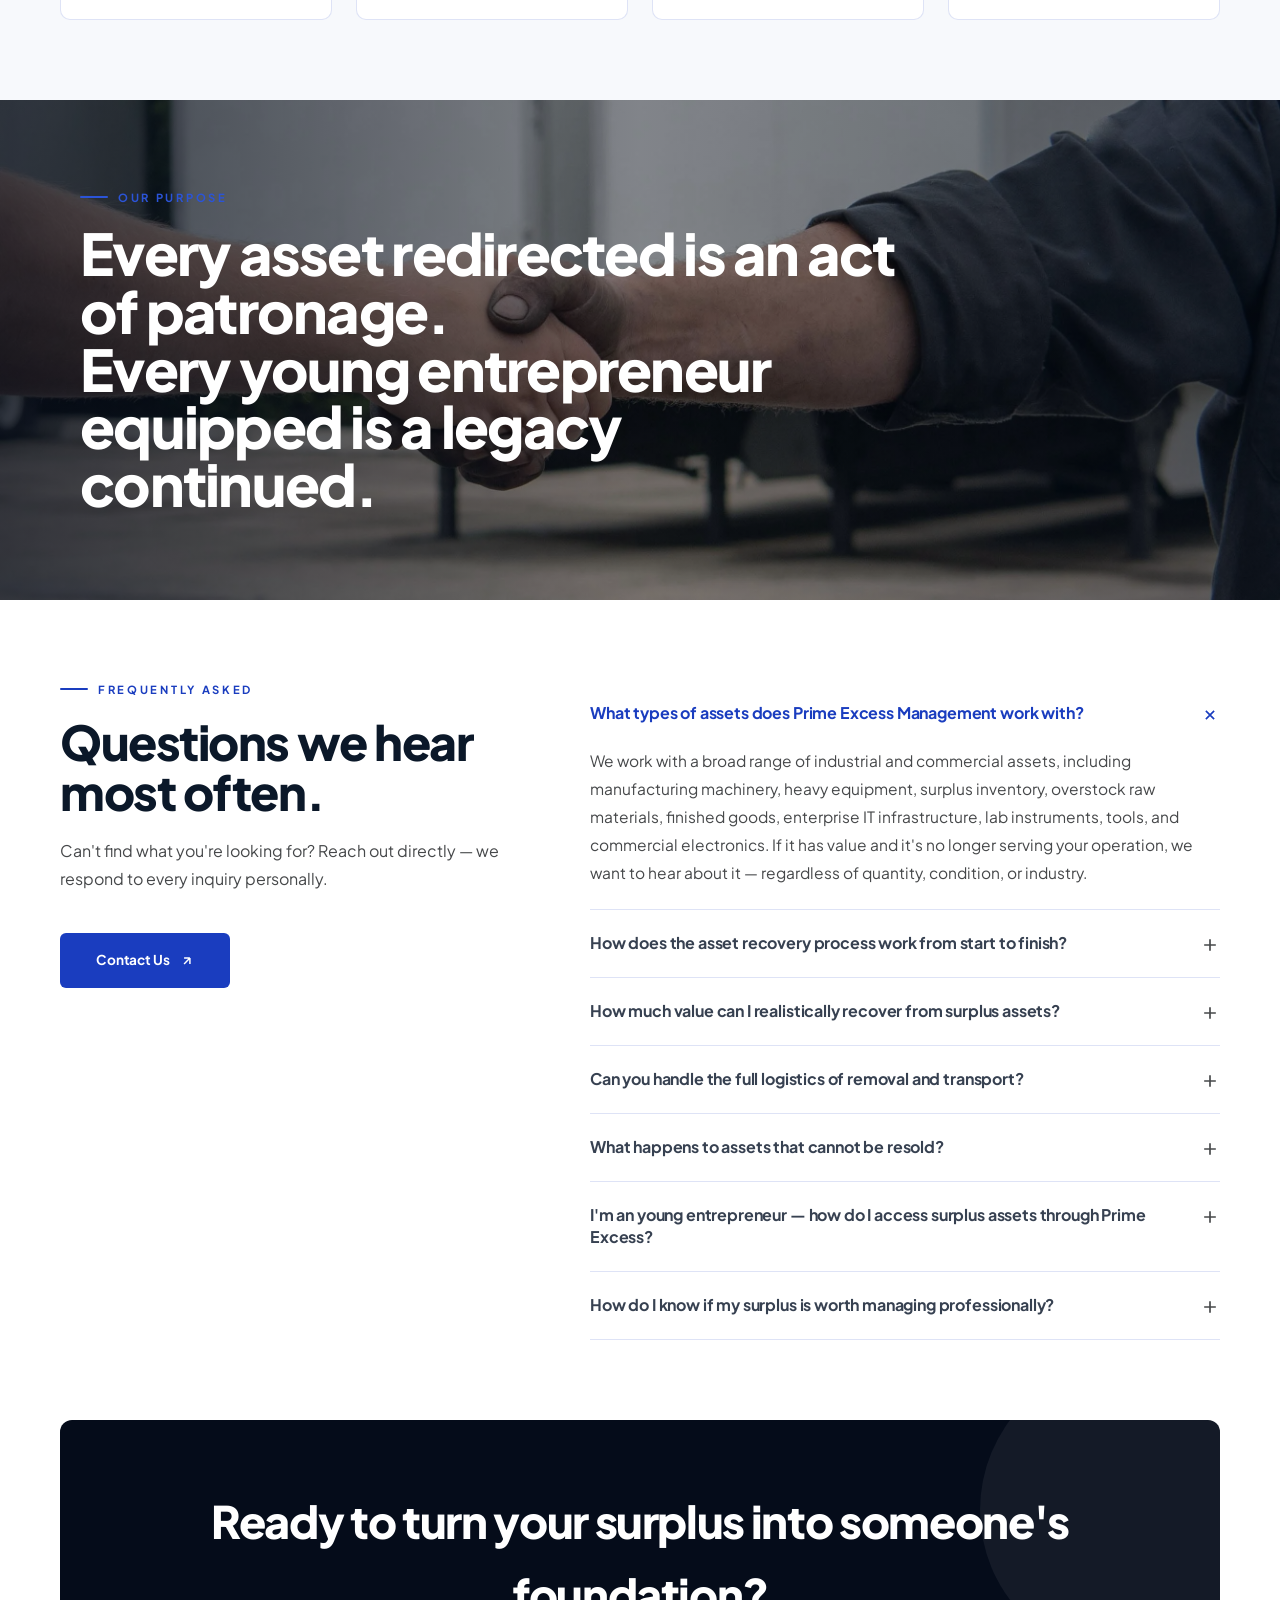
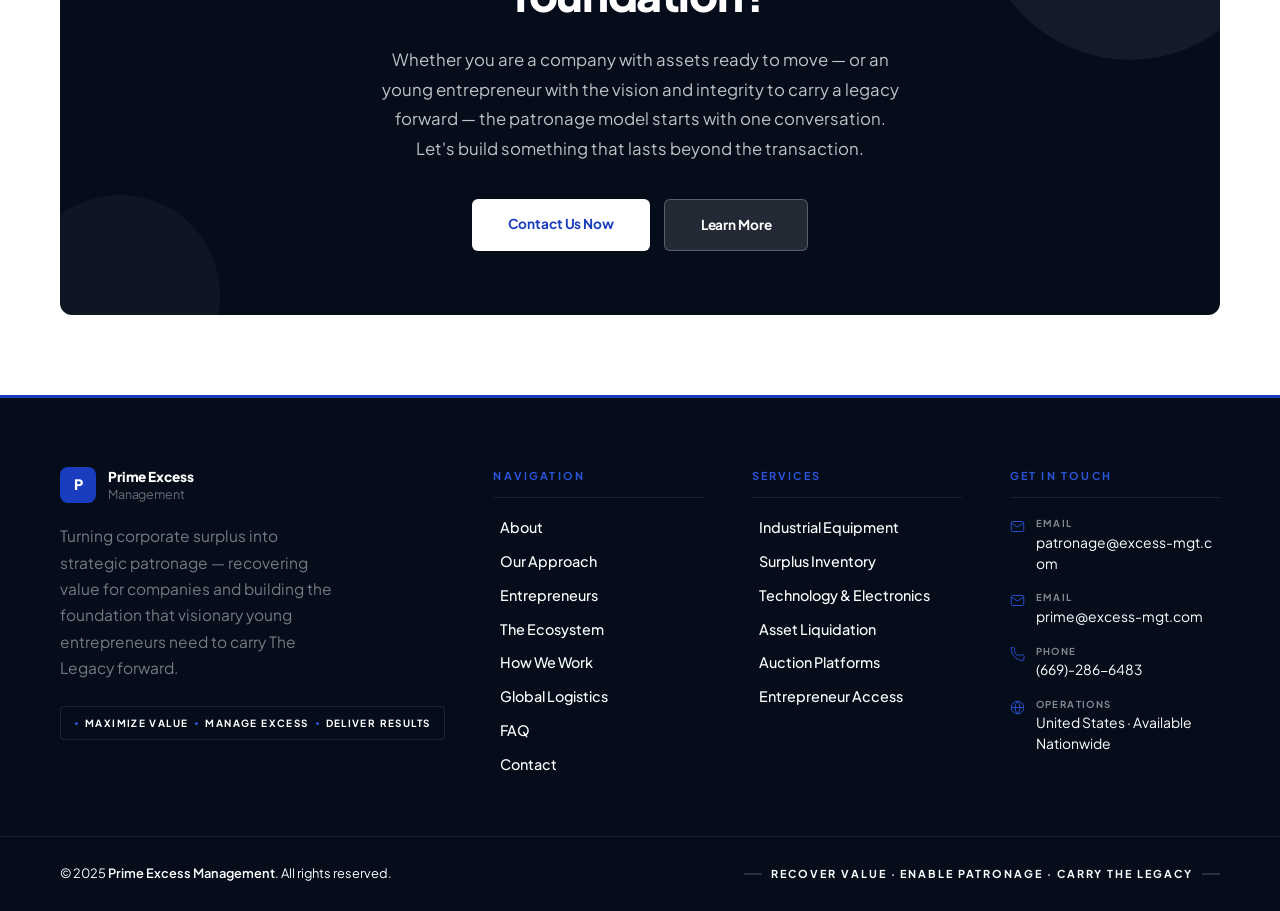
==== commit d96dba1a: "amigo" ====
--- a/index.html
+++ b/index.html
@@ -5,7 +5,7 @@
 <meta name="viewport" content="width=device-width, initial-scale=1.0"/>
   <title>Prime Excess Management · Asset Patronage Platform</title>
 
-    <meta name="description" content="Prime Excess Management turns corporate surplus into strategic patronage — recovering maximum value for your organization while channeling legacy assets into the hands of visionary young entrepreneurs building a cleaner, more purposeful economy." />
+    <meta name="description" content="We turn corporate surplus into strategic patronage — recovering capital for companies and building the foundation visionary young entrepreneurs need to carry the legacy forward." />
   <meta name="keywords" content="asset recovery, surplus management, industrial equipment liquidation, corporate surplus, asset patronage, young entrepreneurs, circular economy, excess inventory, machinery resale, asset disposition" />
   <meta name="author" content="Prime Excess Management" />
   <meta name="robots" content="index, follow" />
@@ -42,6 +42,7 @@
     <li><a href="#steps">How We Work</a></li>
      <li><a href="/global-logistics/">Global Logistics</a></li>
     <li><a href="#faq">FAQ</a></li>
+      <a href="https://amigo-pro.com/">Amigo Pro</a>
   </ul>
   <a href="mailto:prime@excess-mgt.com" class="nav-cta">Get In Touch</a>
   <button class="nav-burger" id="burger" aria-label="Menu">
@@ -55,7 +56,9 @@
   <a href="#entrepreneurs" class="mob-l">Entrepreneurs</a>
   <a href="#steps"         class="mob-l">How We Work</a>
    <li><a href="/global-logistics/">Global Logistics</a></li>
-  <a href="#faq"           class="mob-l">FAQ</a>
+  <a href="https://amigo-pro.com/"class="mob-l">Amigo Pro</a>
+    <a href="#faq"class="mob-l">FAQ</a>
+
   <a href="mailto:prime@excess-mgt.com"       class="mob-cta mob-l">Get In Touch →</a>
 </div>
 
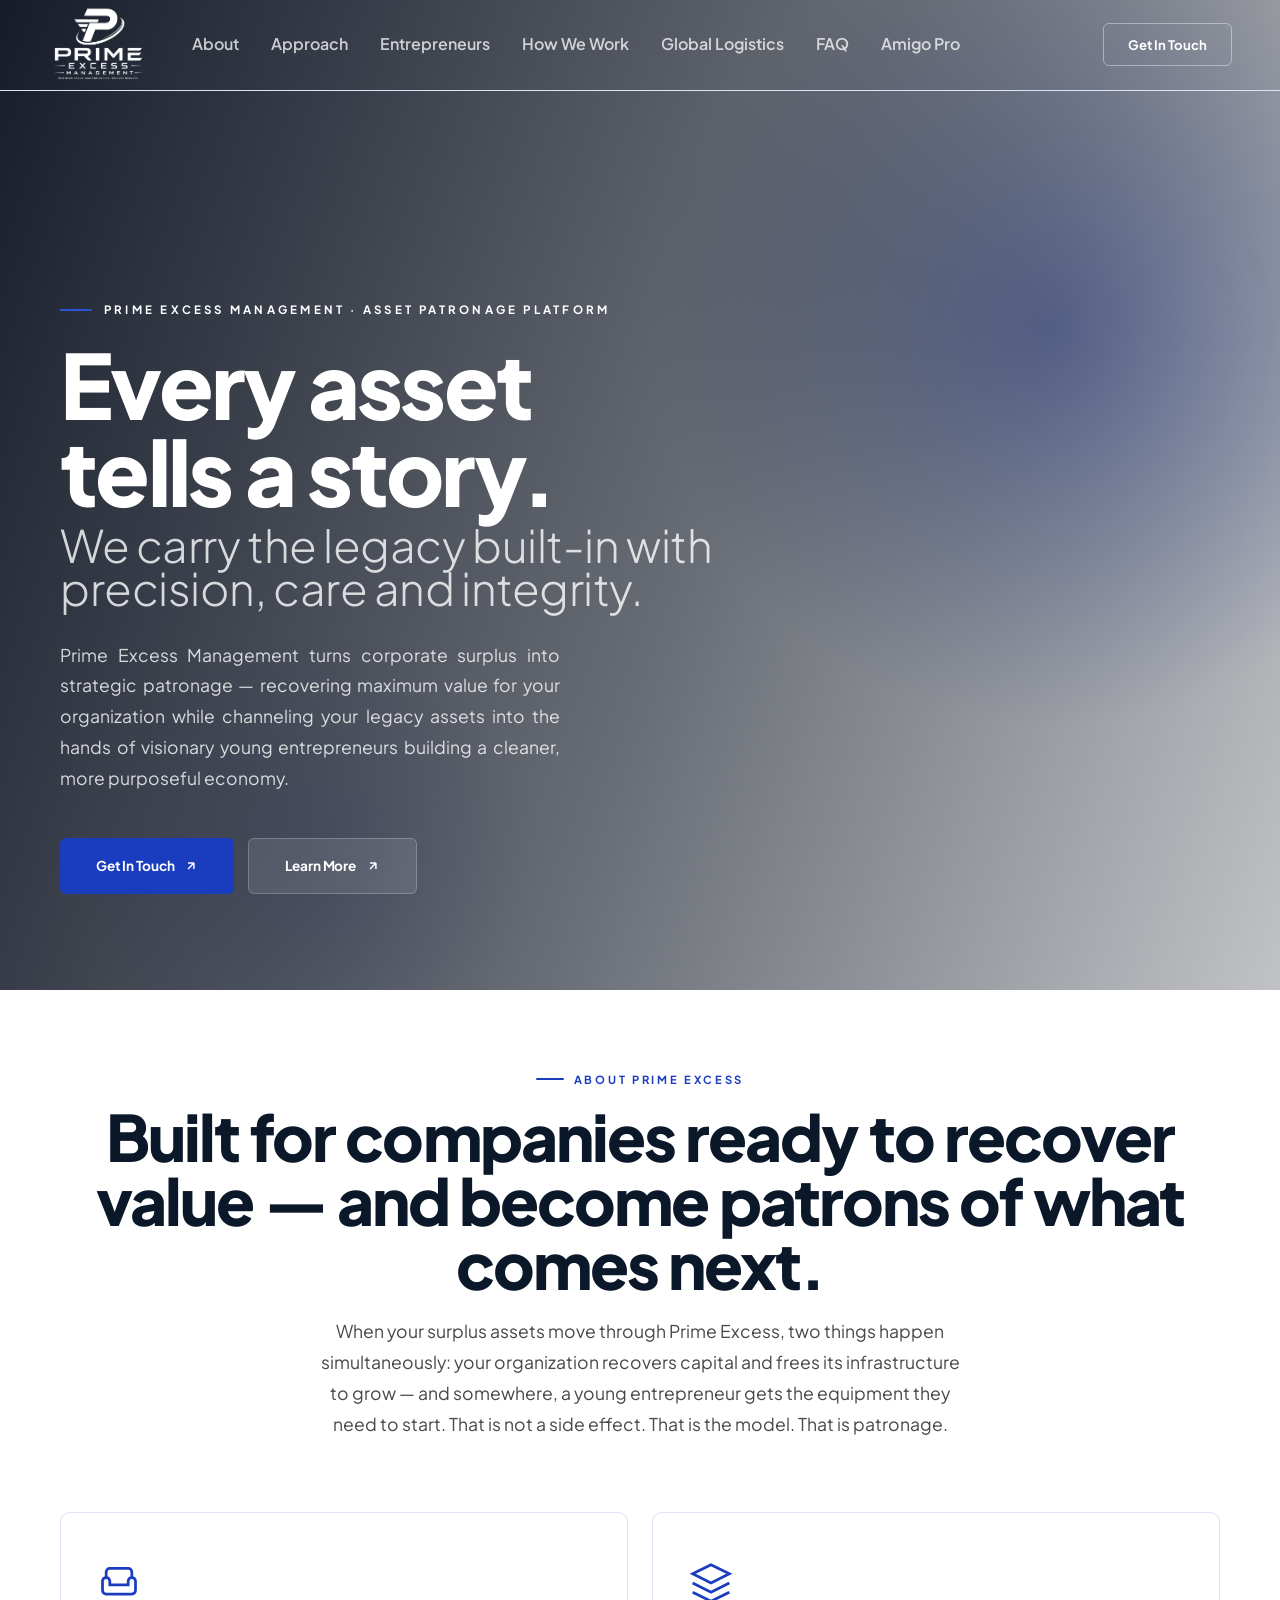
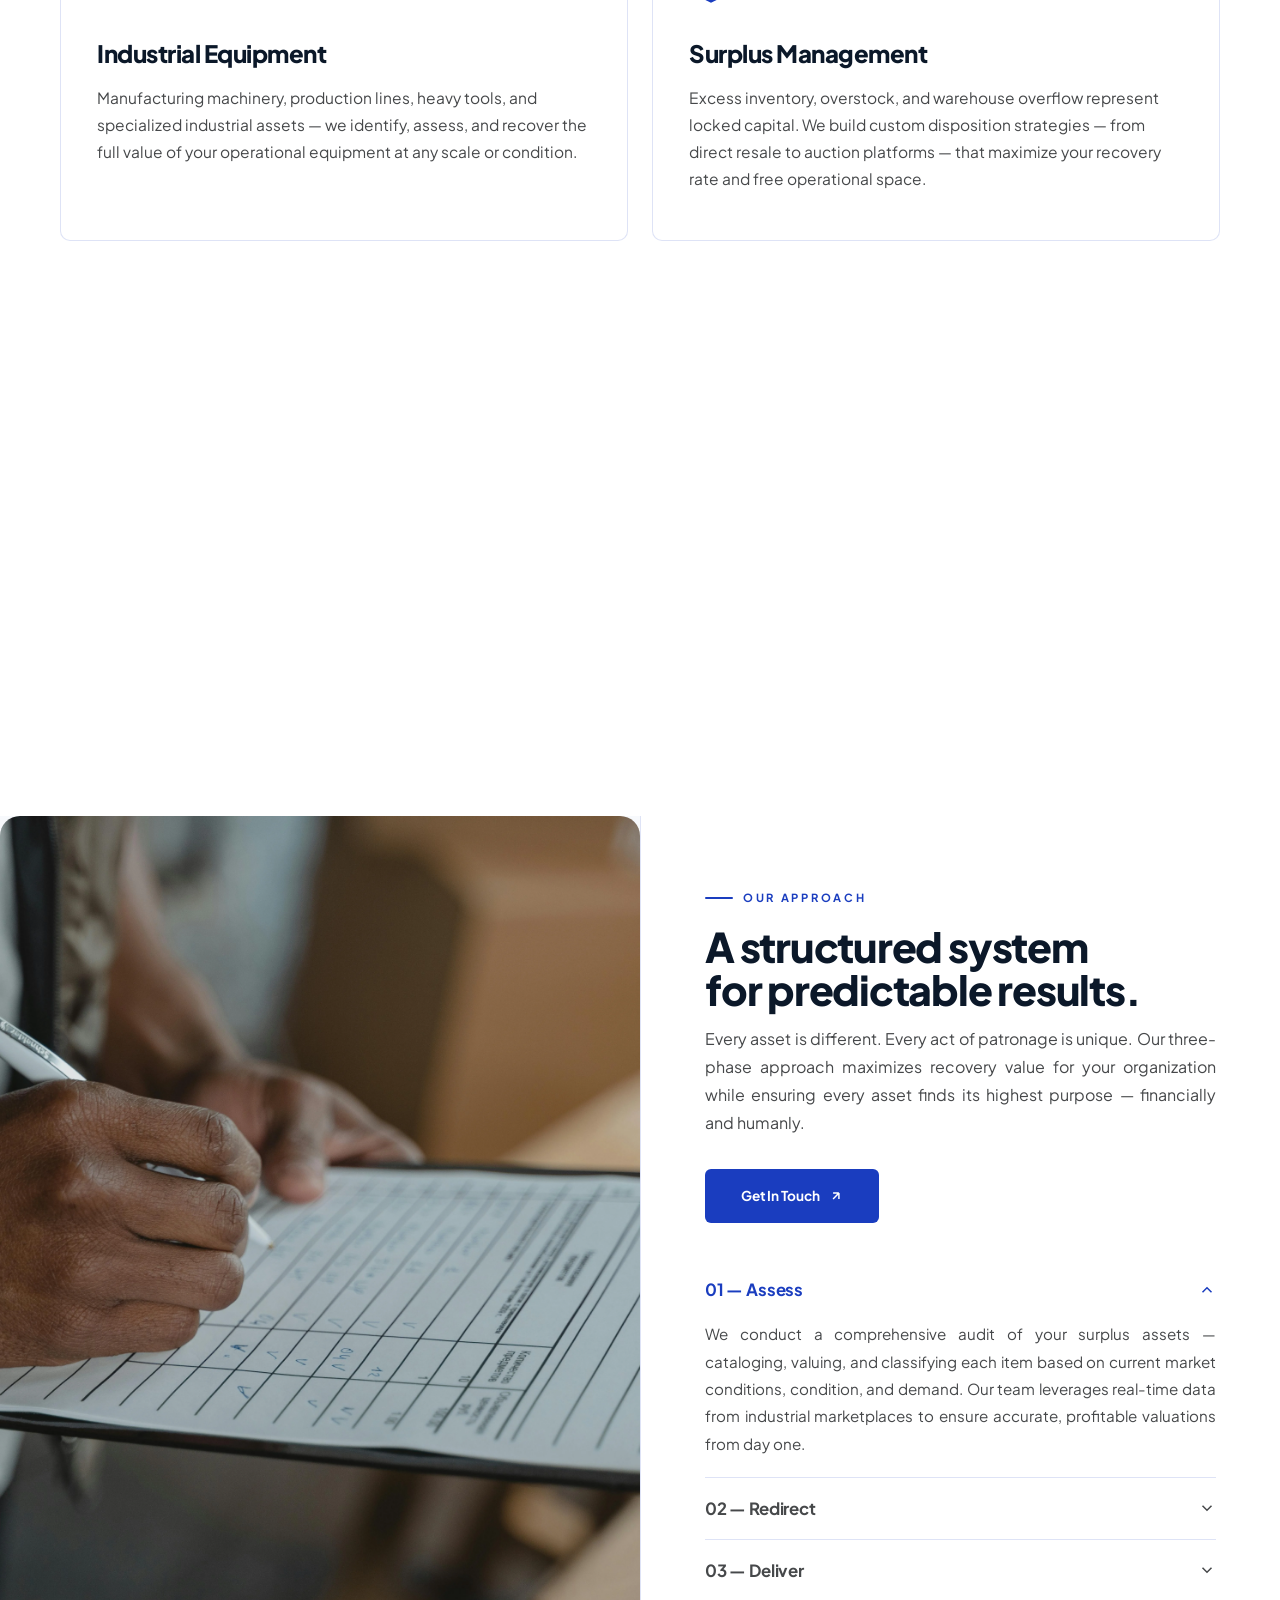
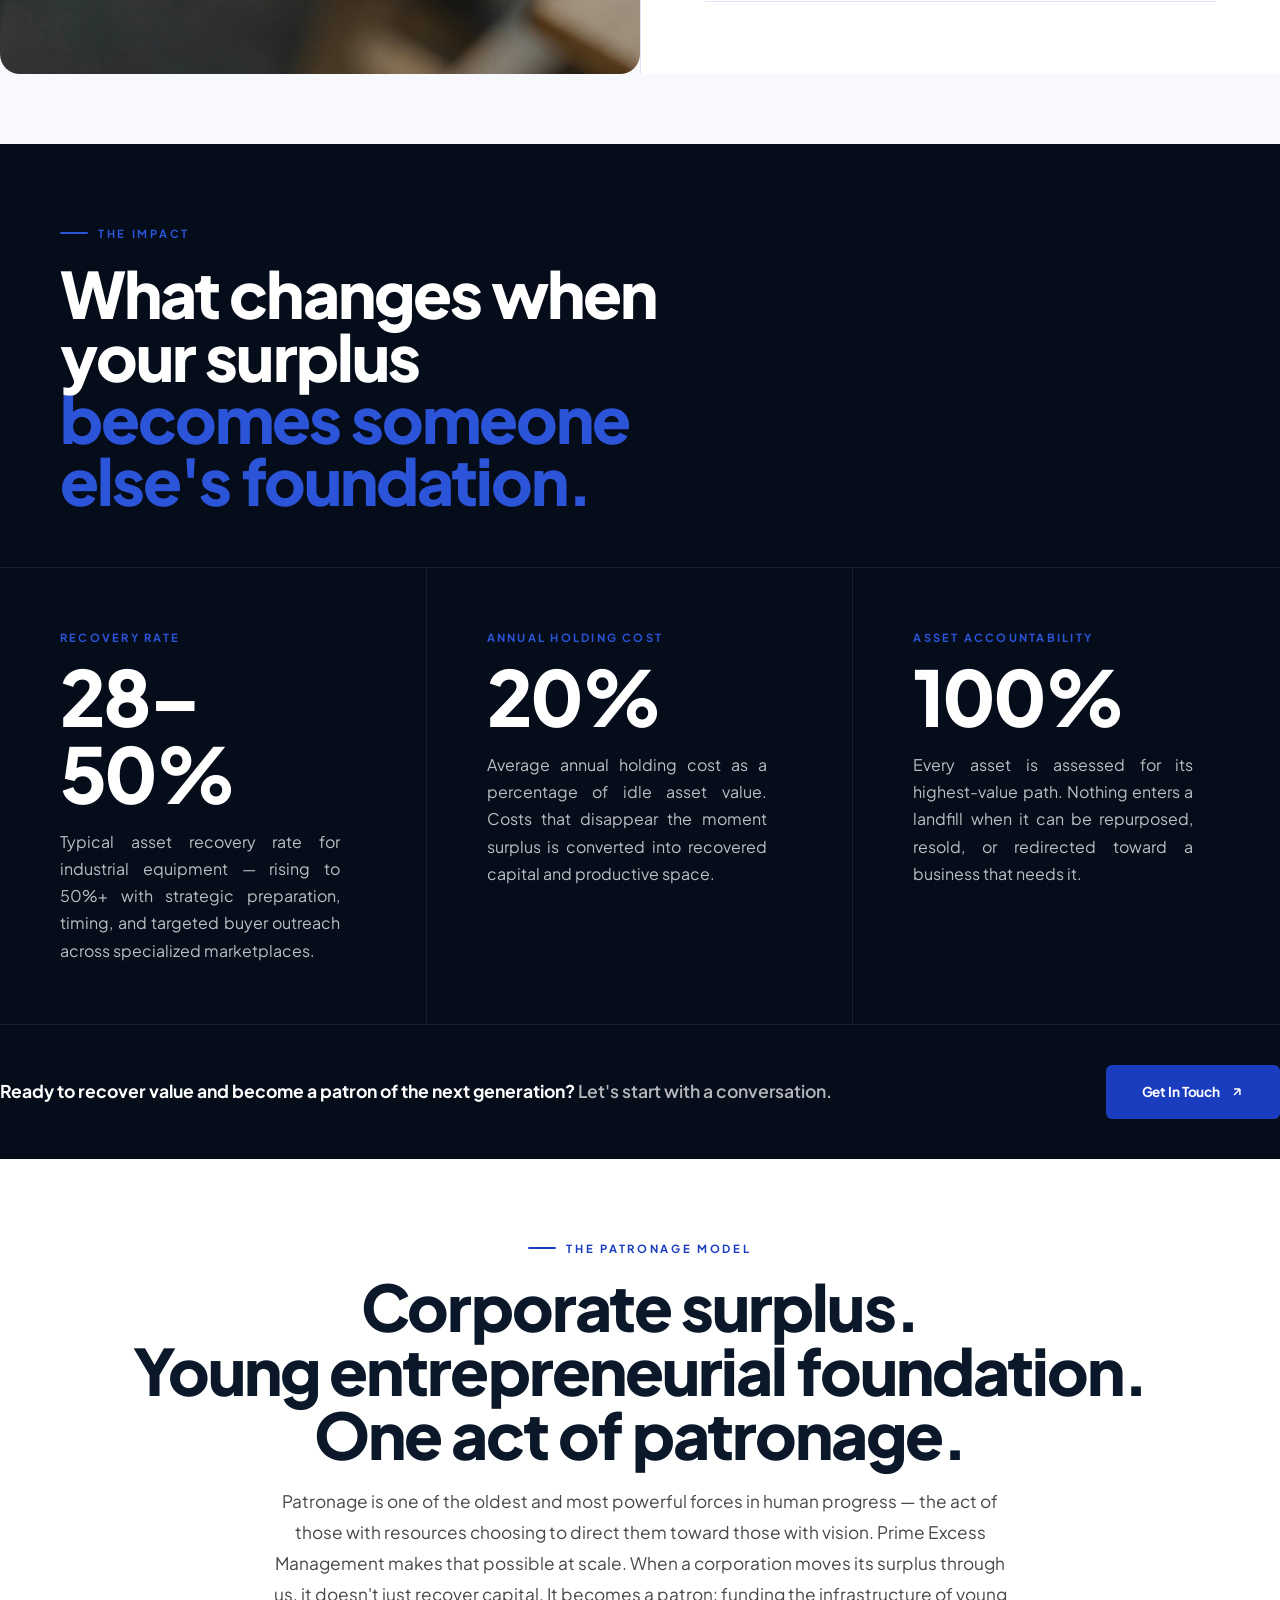
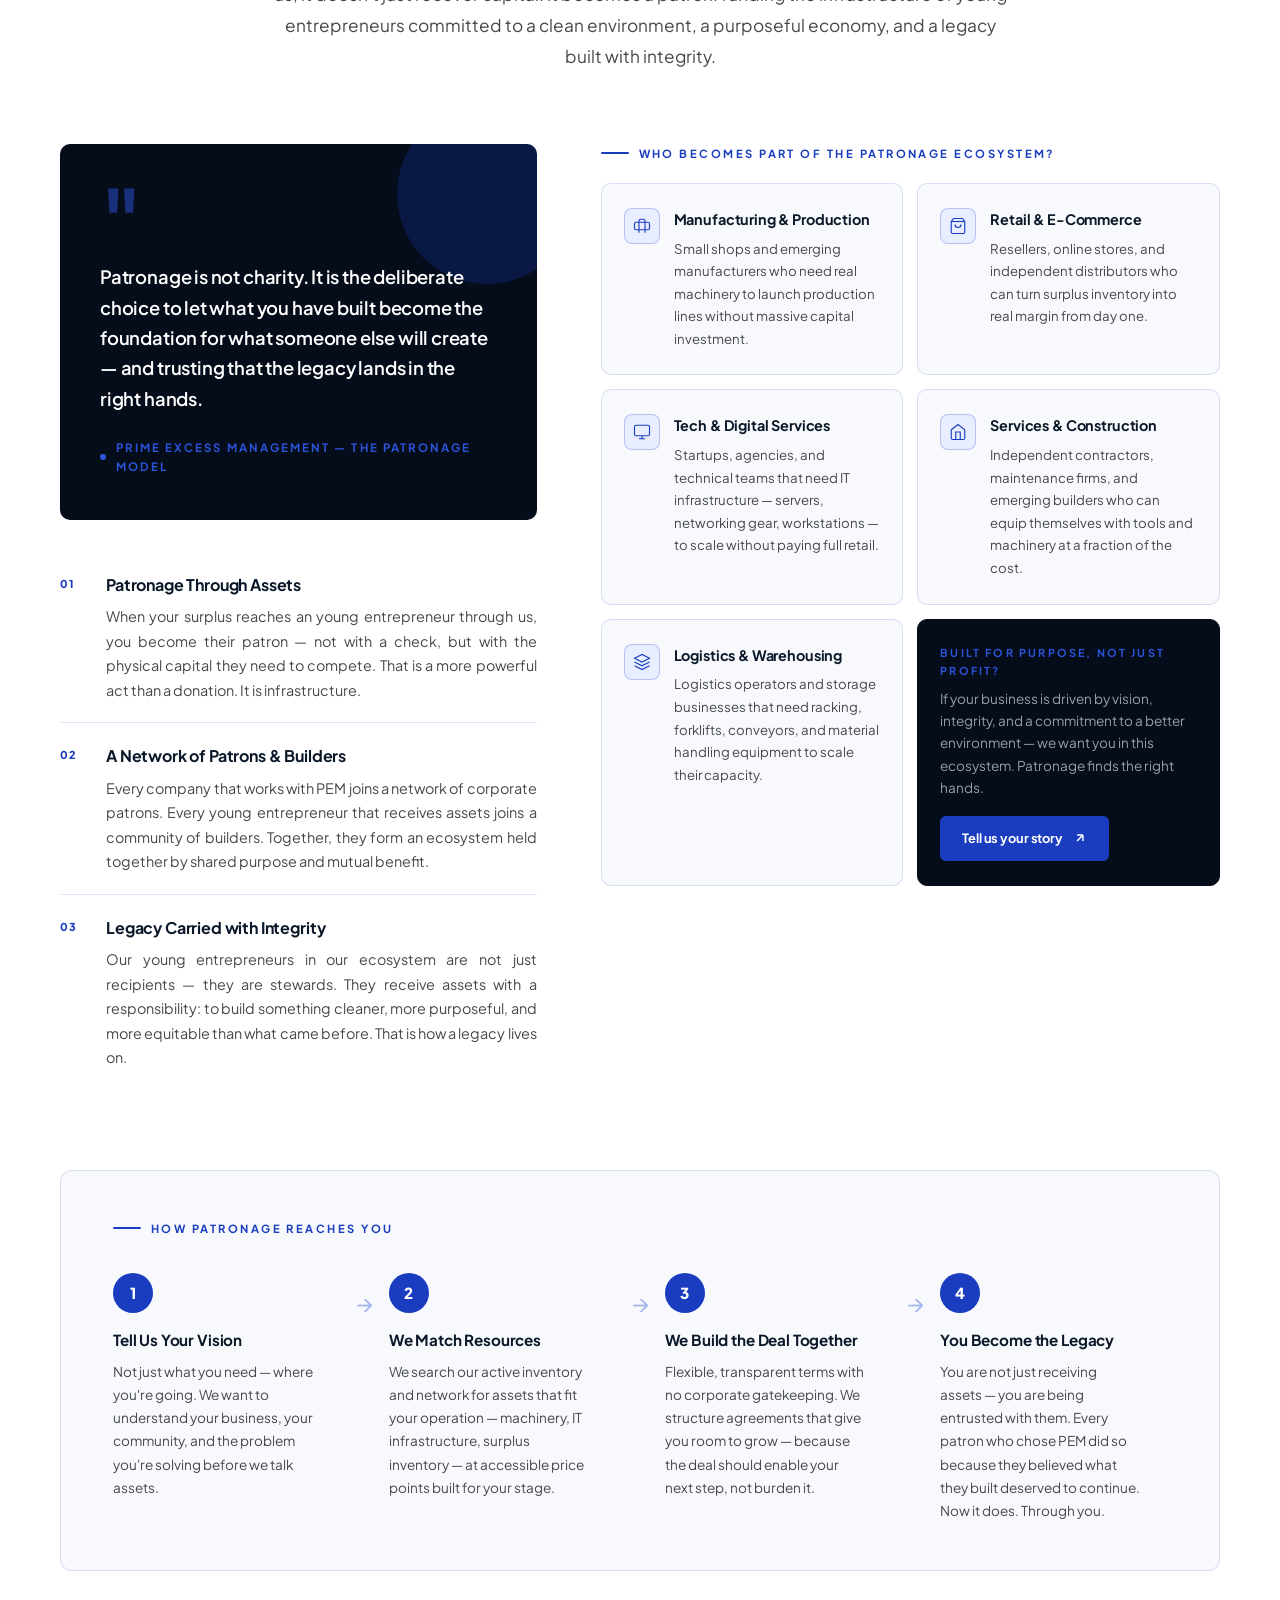
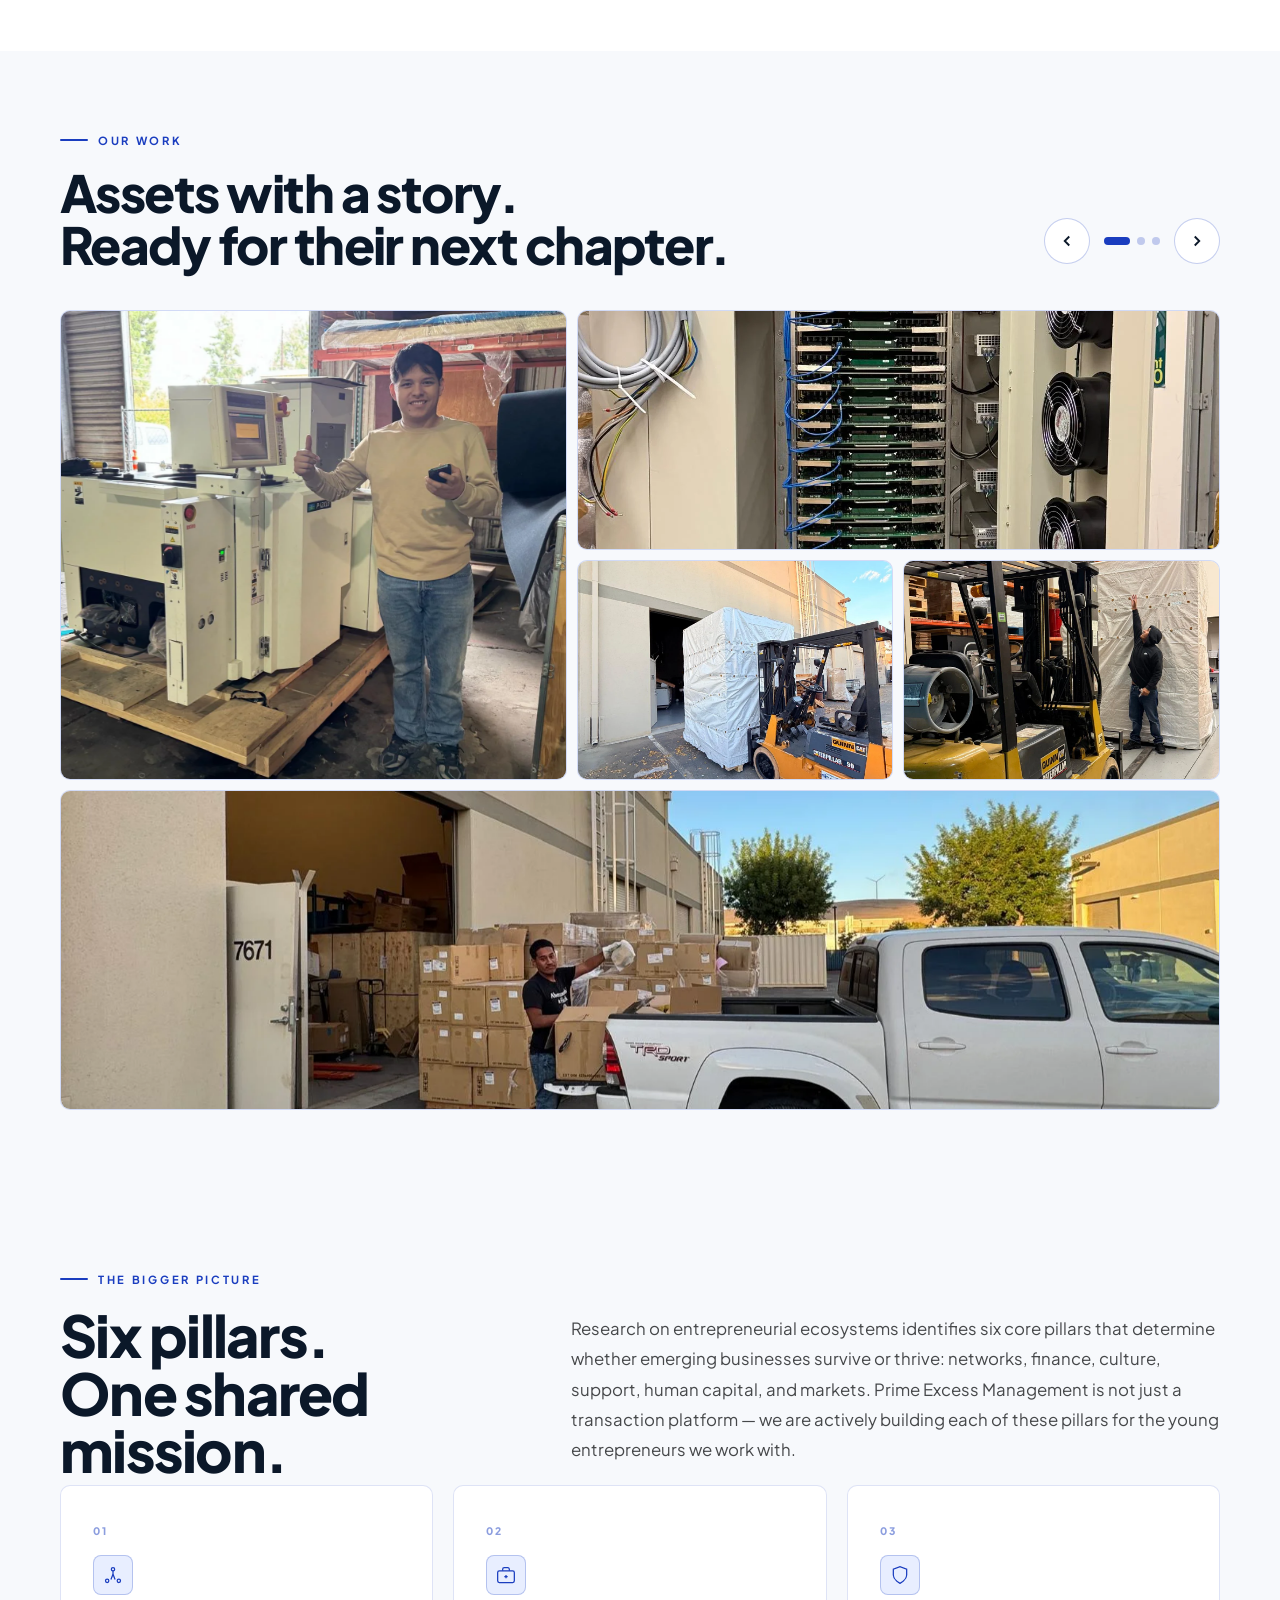
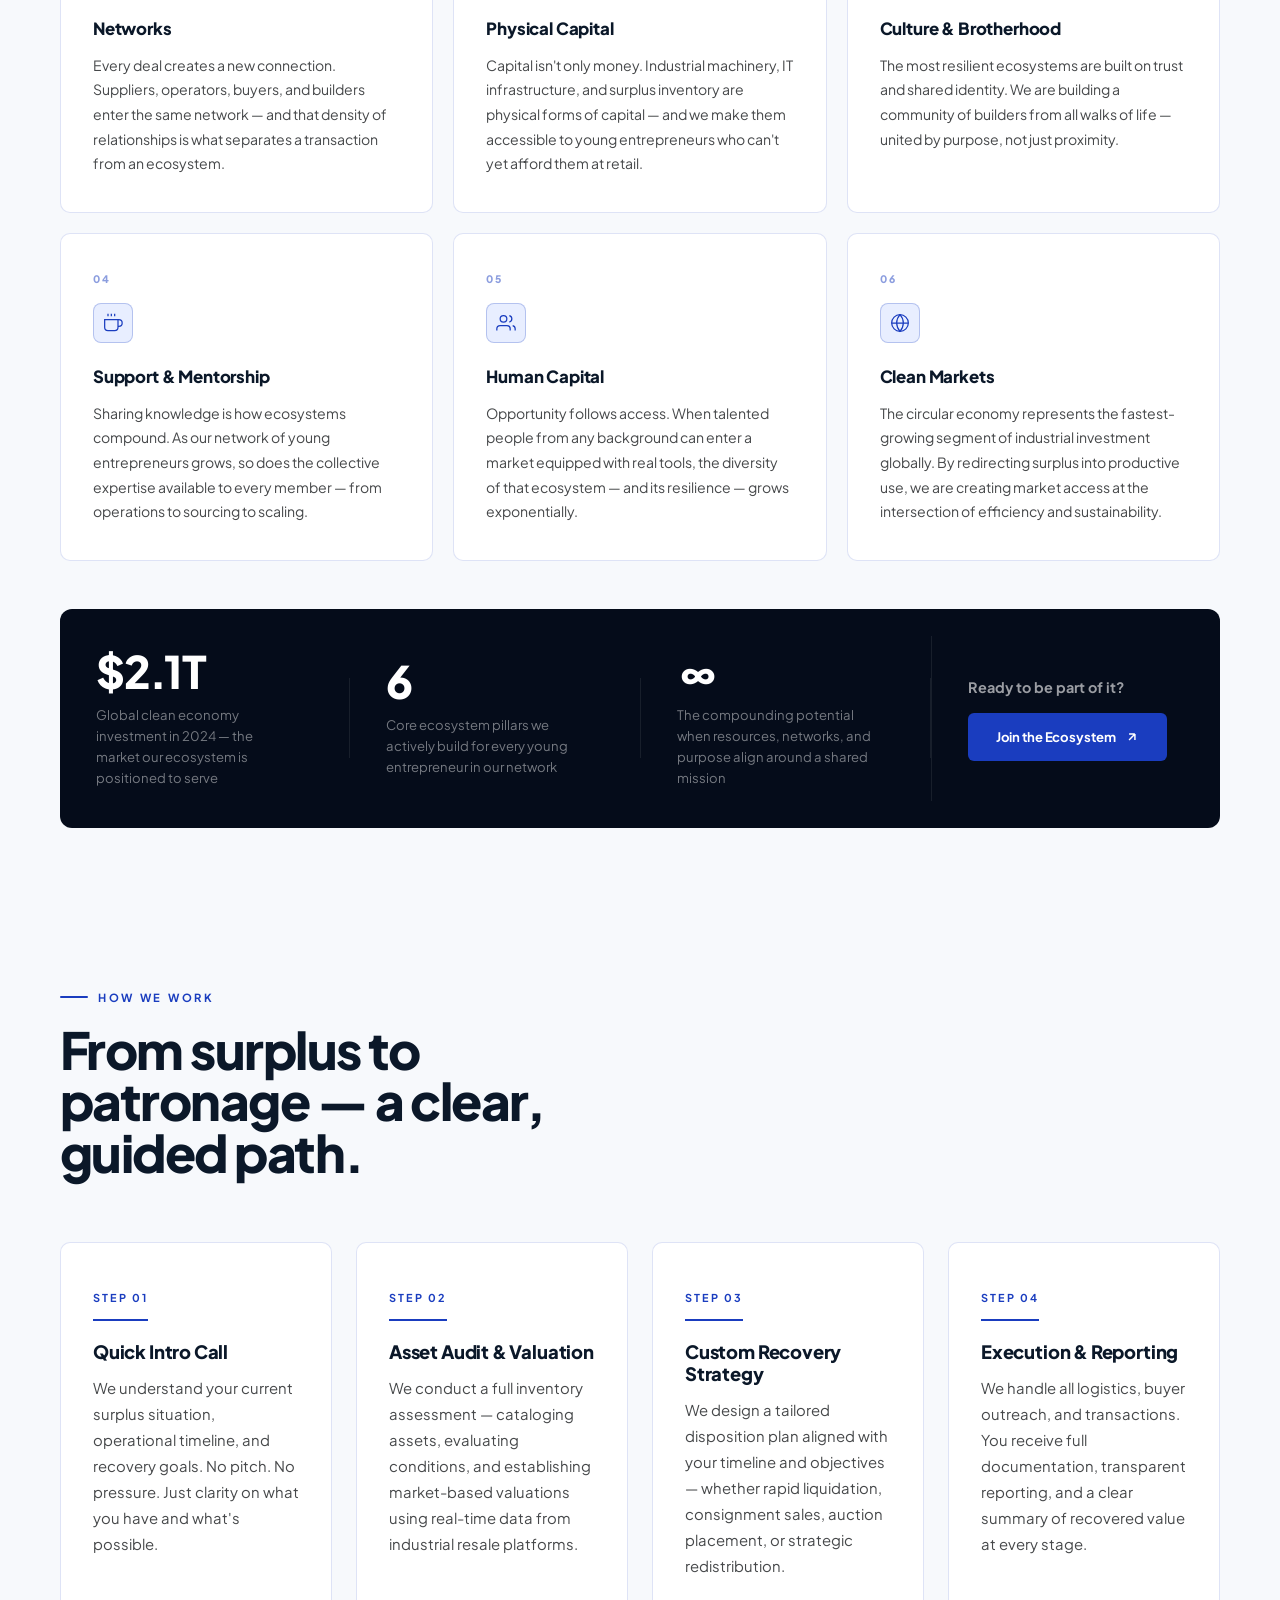
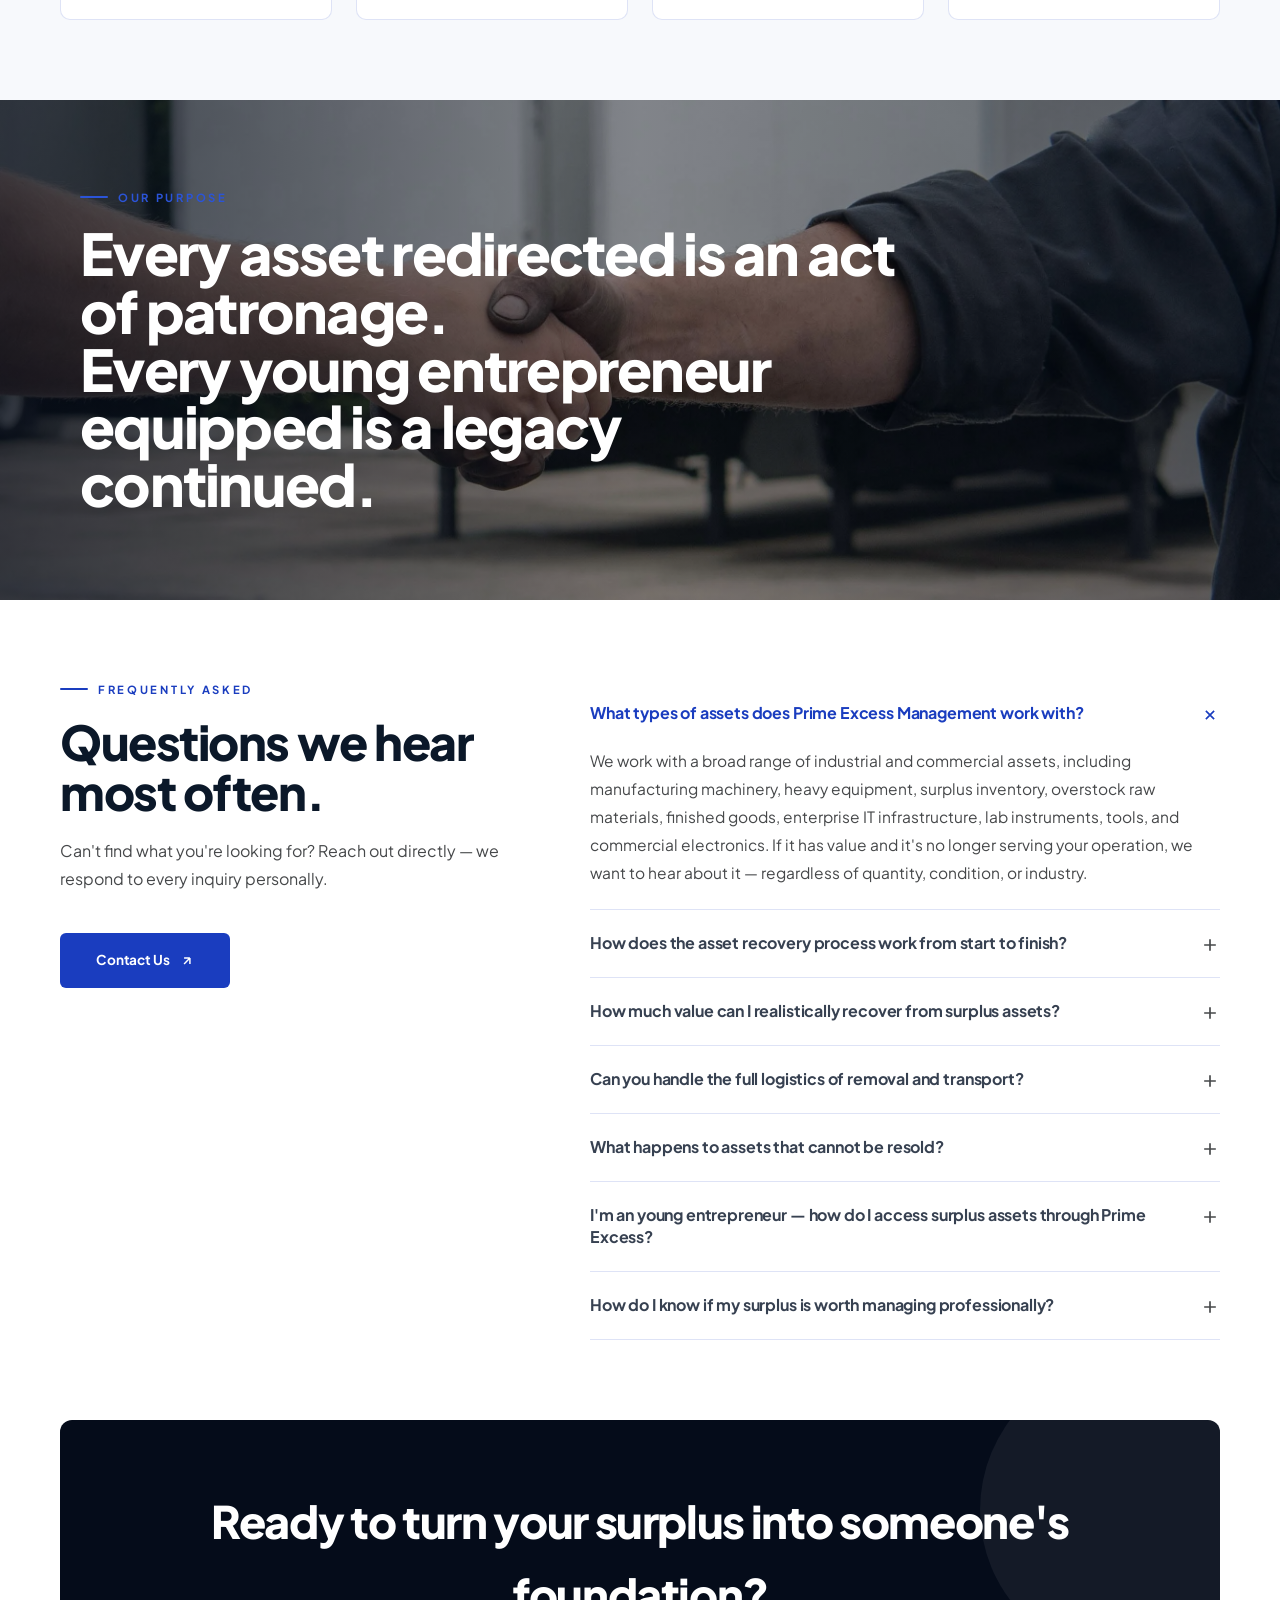
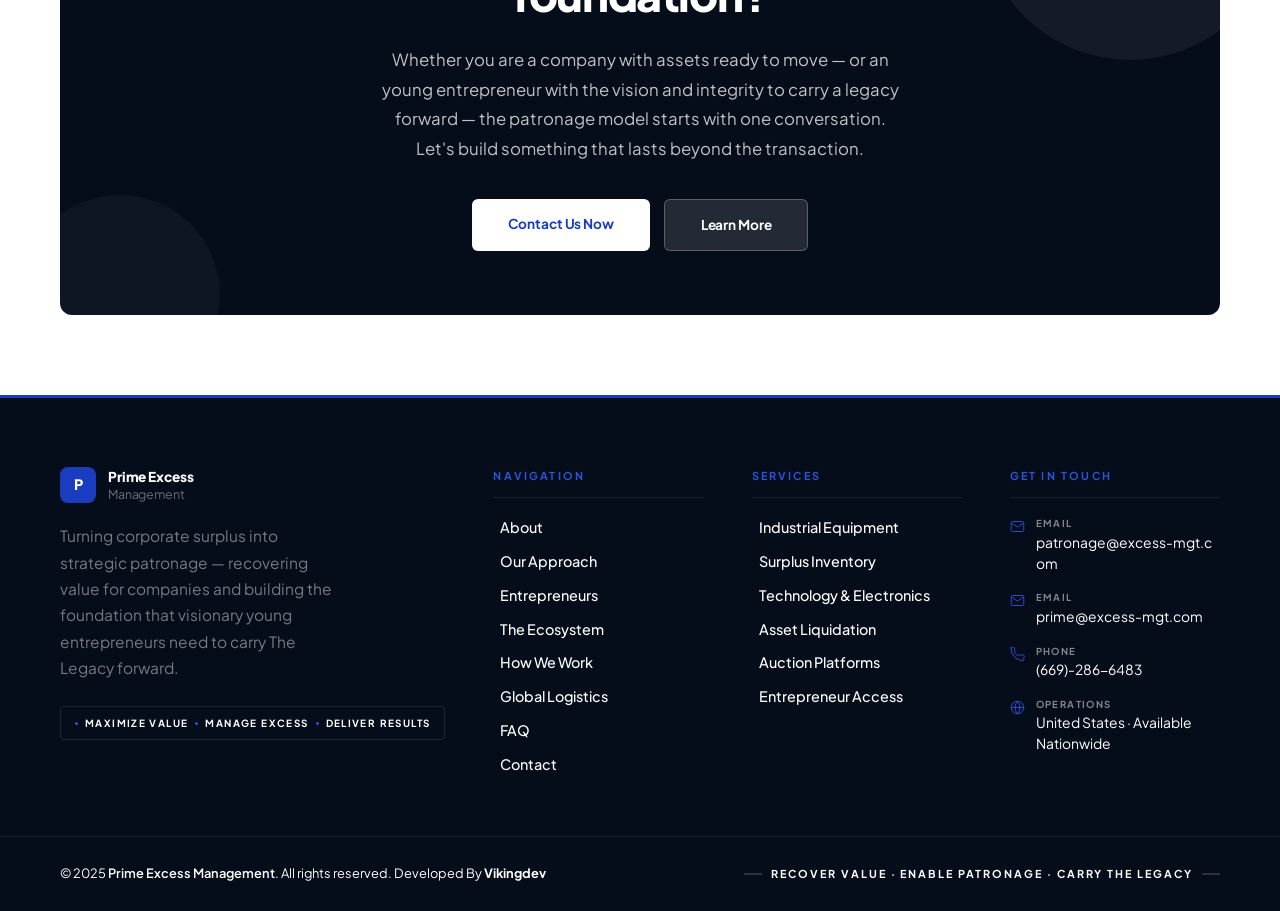
==== commit f672fb4c: "footer" ====
--- a/index.html
+++ b/index.html
@@ -781,7 +781,7 @@
 
   </div>
   <div class="footer-bottom">
-    <p class="footer-copy">© 2025 <span>Prime Excess Management</span>. All rights reserved.</p>
+    <p class="footer-copy">© 2025 <span>Prime Excess Management</span>. All rights reserved. Developed By <a href="https://vikingdevtj.com" target="_blank" style="color:white;text-decoration:none"><b>Vikingdev</b></a></p>
     <div class="footer-motto">Recover Value · Enable Patronage · Carry The Legacy</div>
   </div>
 </footer>
